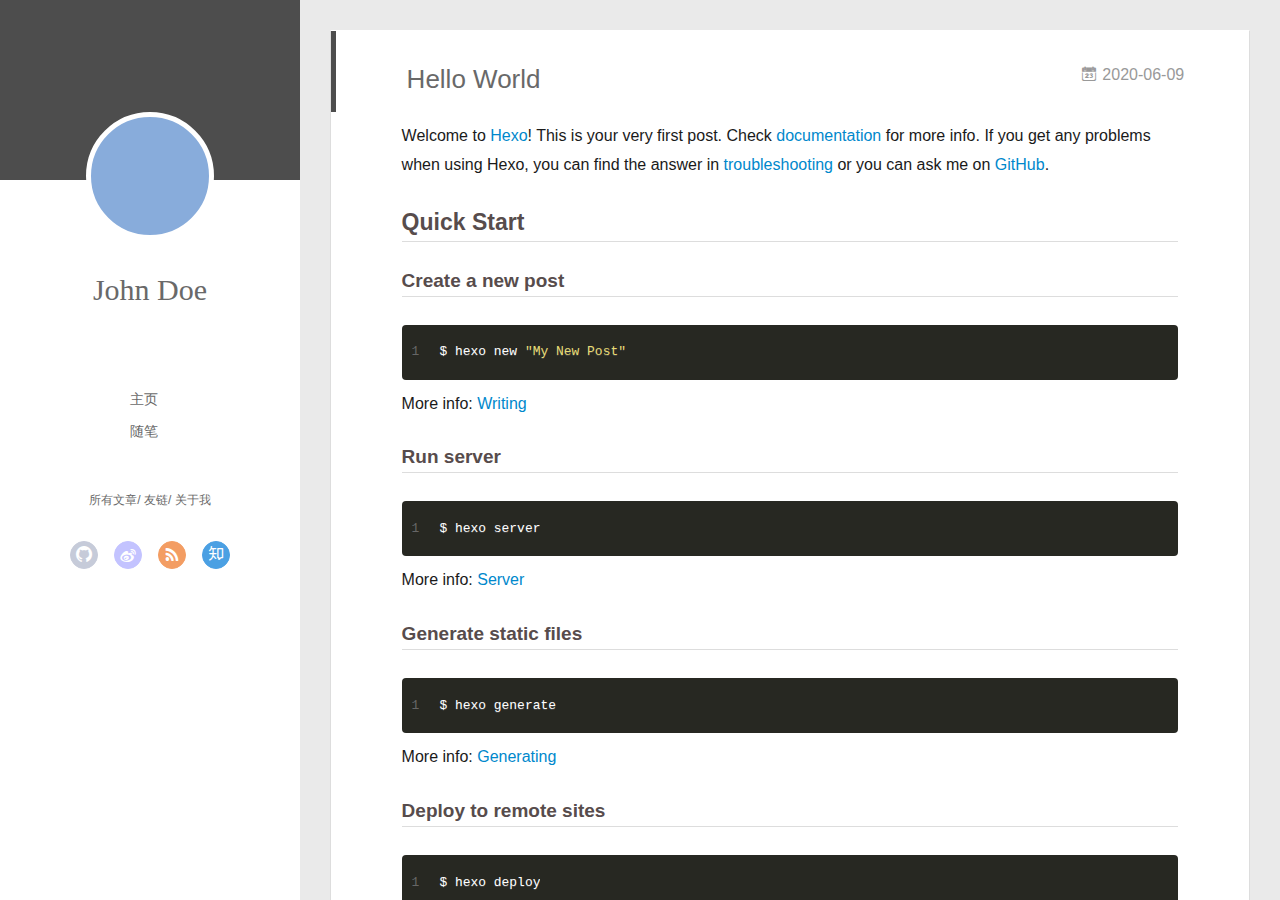
==== index.html @ 50aaed7c "Site updated: 2020-06-09 15:16:46" ====
<!DOCTYPE html>
<html>
<head>
  <meta charset="utf-8">
  
  <meta name="renderer" content="webkit">
  <meta http-equiv="X-UA-Compatible" content="IE=edge" >
  <link rel="dns-prefetch" href="http://yoursite.com">
  <title>Hexo</title>
  <meta name="viewport" content="width=device-width, initial-scale=1, maximum-scale=1">
  <meta property="og:type" content="website">
<meta property="og:title" content="Hexo">
<meta property="og:url" content="http://yoursite.com/index.html">
<meta property="og:site_name" content="Hexo">
<meta property="og:locale" content="en_US">
<meta property="article:author" content="John Doe">
<meta name="twitter:card" content="summary">
  
    <link rel="alternative" href="/atom.xml" title="Hexo" type="application/atom+xml">
  
  
    <link rel="icon" href="/favicon.png">
  
  <link rel="stylesheet" type="text/css" href="/./main.0cf68a.css">
  <style type="text/css">
  
    #container.show {
      background: linear-gradient(200deg,#a0cfe4,#e8c37e);
    }
  </style>
  

  

<meta name="generator" content="Hexo 4.2.1"></head>

<body>
  <div id="container" q-class="show:isCtnShow">
    <canvas id="anm-canvas" class="anm-canvas"></canvas>
    <div class="left-col" q-class="show:isShow">
      
<div class="overlay" style="background: #4d4d4d"></div>
<div class="intrude-less">
	<header id="header" class="inner">
		<a href="/" class="profilepic">
			<img src="" class="js-avatar">
		</a>
		<hgroup>
		  <h1 class="header-author"><a href="/">John Doe</a></h1>
		</hgroup>
		

		<nav class="header-menu">
			<ul>
			
				<li><a href="/">主页</a></li>
	        
				<li><a href="/tags/%E9%9A%8F%E7%AC%94/">随笔</a></li>
	        
			</ul>
		</nav>
		<nav class="header-smart-menu">
    		
    			
    			<a q-on="click: openSlider(e, 'innerArchive')" href="javascript:void(0)">所有文章</a>
    			
            
    			
    			<a q-on="click: openSlider(e, 'friends')" href="javascript:void(0)">友链</a>
    			
            
    			
    			<a q-on="click: openSlider(e, 'aboutme')" href="javascript:void(0)">关于我</a>
    			
            
		</nav>
		<nav class="header-nav">
			<div class="social">
				
					<a class="github" target="_blank" href="#" title="github"><i class="icon-github"></i></a>
		        
					<a class="weibo" target="_blank" href="#" title="weibo"><i class="icon-weibo"></i></a>
		        
					<a class="rss" target="_blank" href="#" title="rss"><i class="icon-rss"></i></a>
		        
					<a class="zhihu" target="_blank" href="#" title="zhihu"><i class="icon-zhihu"></i></a>
		        
			</div>
		</nav>
	</header>		
</div>

    </div>
    <div class="mid-col" q-class="show:isShow,hide:isShow|isFalse">
      
<nav id="mobile-nav">
  	<div class="overlay js-overlay" style="background: #4d4d4d"></div>
	<div class="btnctn js-mobile-btnctn">
  		<div class="slider-trigger list" q-on="click: openSlider(e)"><i class="icon icon-sort"></i></div>
	</div>
	<div class="intrude-less">
		<header id="header" class="inner">
			<div class="profilepic">
				<img src="" class="js-avatar">
			</div>
			<hgroup>
			  <h1 class="header-author js-header-author">John Doe</h1>
			</hgroup>
			
			
			
				
			
				
			
			
			
			<nav class="header-nav">
				<div class="social">
					
						<a class="github" target="_blank" href="#" title="github"><i class="icon-github"></i></a>
			        
						<a class="weibo" target="_blank" href="#" title="weibo"><i class="icon-weibo"></i></a>
			        
						<a class="rss" target="_blank" href="#" title="rss"><i class="icon-rss"></i></a>
			        
						<a class="zhihu" target="_blank" href="#" title="zhihu"><i class="icon-zhihu"></i></a>
			        
				</div>
			</nav>

			<nav class="header-menu js-header-menu">
				<ul style="width: 50%">
				
				
					<li style="width: 50%"><a href="/">主页</a></li>
		        
					<li style="width: 50%"><a href="/tags/%E9%9A%8F%E7%AC%94/">随笔</a></li>
		        
				</ul>
			</nav>
		</header>				
	</div>
	<div class="mobile-mask" style="display:none" q-show="isShow"></div>
</nav>

      <div id="wrapper" class="body-wrap">
        <div class="menu-l">
          <div class="canvas-wrap">
            <canvas data-colors="#eaeaea" data-sectionHeight="100" data-contentId="js-content" id="myCanvas1" class="anm-canvas"></canvas>
          </div>
          <div id="js-content" class="content-ll">
            
  
    <article id="post-hello-world" class="article article-type-post  article-index" itemscope itemprop="blogPost">
  <div class="article-inner">
    
      <header class="article-header">
        
  
    <h1 itemprop="name">
      <a class="article-title" href="/2020/06/09/hello-world/">Hello World</a>
    </h1>
  

        
        <a href="/2020/06/09/hello-world/" class="archive-article-date">
  	<time datetime="2020-06-09T07:01:51.773Z" itemprop="datePublished"><i class="icon-calendar icon"></i>2020-06-09</time>
</a>
        
      </header>
    
    <div class="article-entry" itemprop="articleBody">
      
        <p>Welcome to <a href="https://hexo.io/" target="_blank" rel="noopener">Hexo</a>! This is your very first post. Check <a href="https://hexo.io/docs/" target="_blank" rel="noopener">documentation</a> for more info. If you get any problems when using Hexo, you can find the answer in <a href="https://hexo.io/docs/troubleshooting.html" target="_blank" rel="noopener">troubleshooting</a> or you can ask me on <a href="https://github.com/hexojs/hexo/issues" target="_blank" rel="noopener">GitHub</a>.</p>
<h2 id="Quick-Start"><a href="#Quick-Start" class="headerlink" title="Quick Start"></a>Quick Start</h2><h3 id="Create-a-new-post"><a href="#Create-a-new-post" class="headerlink" title="Create a new post"></a>Create a new post</h3><figure class="highlight bash"><table><tr><td class="gutter"><pre><span class="line">1</span><br></pre></td><td class="code"><pre><span class="line">$ hexo new <span class="string">"My New Post"</span></span><br></pre></td></tr></table></figure>

<p>More info: <a href="https://hexo.io/docs/writing.html" target="_blank" rel="noopener">Writing</a></p>
<h3 id="Run-server"><a href="#Run-server" class="headerlink" title="Run server"></a>Run server</h3><figure class="highlight bash"><table><tr><td class="gutter"><pre><span class="line">1</span><br></pre></td><td class="code"><pre><span class="line">$ hexo server</span><br></pre></td></tr></table></figure>

<p>More info: <a href="https://hexo.io/docs/server.html" target="_blank" rel="noopener">Server</a></p>
<h3 id="Generate-static-files"><a href="#Generate-static-files" class="headerlink" title="Generate static files"></a>Generate static files</h3><figure class="highlight bash"><table><tr><td class="gutter"><pre><span class="line">1</span><br></pre></td><td class="code"><pre><span class="line">$ hexo generate</span><br></pre></td></tr></table></figure>

<p>More info: <a href="https://hexo.io/docs/generating.html" target="_blank" rel="noopener">Generating</a></p>
<h3 id="Deploy-to-remote-sites"><a href="#Deploy-to-remote-sites" class="headerlink" title="Deploy to remote sites"></a>Deploy to remote sites</h3><figure class="highlight bash"><table><tr><td class="gutter"><pre><span class="line">1</span><br></pre></td><td class="code"><pre><span class="line">$ hexo deploy</span><br></pre></td></tr></table></figure>

<p>More info: <a href="https://hexo.io/docs/one-command-deployment.html" target="_blank" rel="noopener">Deployment</a></p>

      

      
    </div>
    <div class="article-info article-info-index">
      
      
      

      
        <p class="article-more-link">
          <a class="article-more-a" href="/2020/06/09/hello-world/">展开全文 >></a>
        </p>
      

      
      <div class="clearfix"></div>
    </div>
  </div>
</article>

<aside class="wrap-side-operation">
    <div class="mod-side-operation">
        
        <div class="jump-container" id="js-jump-container" style="display:none;">
            <a href="javascript:void(0)" class="mod-side-operation__jump-to-top">
                <i class="icon-font icon-back"></i>
            </a>
            <div id="js-jump-plan-container" class="jump-plan-container" style="top: -11px;">
                <i class="icon-font icon-plane jump-plane"></i>
            </div>
        </div>
        
        
    </div>
</aside>




  
  


          </div>
        </div>
      </div>
      <footer id="footer">
  <div class="outer">
    <div id="footer-info">
    	<div class="footer-left">
    		&copy; 2020 John Doe
    	</div>
      	<div class="footer-right">
      		<a href="http://hexo.io/" target="_blank">Hexo</a>  Theme <a href="https://github.com/litten/hexo-theme-yilia" target="_blank">Yilia</a> by Litten
      	</div>
    </div>
  </div>
</footer>
    </div>
    <script>
	var yiliaConfig = {
		mathjax: false,
		isHome: true,
		isPost: false,
		isArchive: false,
		isTag: false,
		isCategory: false,
		open_in_new: false,
		toc_hide_index: true,
		root: "/",
		innerArchive: true,
		showTags: false
	}
</script>

<script>!function(t){function n(e){if(r[e])return r[e].exports;var i=r[e]={exports:{},id:e,loaded:!1};return t[e].call(i.exports,i,i.exports,n),i.loaded=!0,i.exports}var r={};n.m=t,n.c=r,n.p="./",n(0)}([function(t,n,r){r(195),t.exports=r(191)},function(t,n,r){var e=r(3),i=r(52),o=r(27),u=r(28),c=r(53),f="prototype",a=function(t,n,r){var s,l,h,v,p=t&a.F,d=t&a.G,y=t&a.S,g=t&a.P,b=t&a.B,m=d?e:y?e[n]||(e[n]={}):(e[n]||{})[f],x=d?i:i[n]||(i[n]={}),w=x[f]||(x[f]={});d&&(r=n);for(s in r)l=!p&&m&&void 0!==m[s],h=(l?m:r)[s],v=b&&l?c(h,e):g&&"function"==typeof h?c(Function.call,h):h,m&&u(m,s,h,t&a.U),x[s]!=h&&o(x,s,v),g&&w[s]!=h&&(w[s]=h)};e.core=i,a.F=1,a.G=2,a.S=4,a.P=8,a.B=16,a.W=32,a.U=64,a.R=128,t.exports=a},function(t,n,r){var e=r(6);t.exports=function(t){if(!e(t))throw TypeError(t+" is not an object!");return t}},function(t,n){var r=t.exports="undefined"!=typeof window&&window.Math==Math?window:"undefined"!=typeof self&&self.Math==Math?self:Function("return this")();"number"==typeof __g&&(__g=r)},function(t,n){t.exports=function(t){try{return!!t()}catch(t){return!0}}},function(t,n){var r=t.exports="undefined"!=typeof window&&window.Math==Math?window:"undefined"!=typeof self&&self.Math==Math?self:Function("return this")();"number"==typeof __g&&(__g=r)},function(t,n){t.exports=function(t){return"object"==typeof t?null!==t:"function"==typeof t}},function(t,n,r){var e=r(126)("wks"),i=r(76),o=r(3).Symbol,u="function"==typeof o;(t.exports=function(t){return e[t]||(e[t]=u&&o[t]||(u?o:i)("Symbol."+t))}).store=e},function(t,n){var r={}.hasOwnProperty;t.exports=function(t,n){return r.call(t,n)}},function(t,n,r){var e=r(94),i=r(33);t.exports=function(t){return e(i(t))}},function(t,n,r){t.exports=!r(4)(function(){return 7!=Object.defineProperty({},"a",{get:function(){return 7}}).a})},function(t,n,r){var e=r(2),i=r(167),o=r(50),u=Object.defineProperty;n.f=r(10)?Object.defineProperty:function(t,n,r){if(e(t),n=o(n,!0),e(r),i)try{return u(t,n,r)}catch(t){}if("get"in r||"set"in r)throw TypeError("Accessors not supported!");return"value"in r&&(t[n]=r.value),t}},function(t,n,r){t.exports=!r(18)(function(){return 7!=Object.defineProperty({},"a",{get:function(){return 7}}).a})},function(t,n,r){var e=r(14),i=r(22);t.exports=r(12)?function(t,n,r){return e.f(t,n,i(1,r))}:function(t,n,r){return t[n]=r,t}},function(t,n,r){var e=r(20),i=r(58),o=r(42),u=Object.defineProperty;n.f=r(12)?Object.defineProperty:function(t,n,r){if(e(t),n=o(n,!0),e(r),i)try{return u(t,n,r)}catch(t){}if("get"in r||"set"in r)throw TypeError("Accessors not supported!");return"value"in r&&(t[n]=r.value),t}},function(t,n,r){var e=r(40)("wks"),i=r(23),o=r(5).Symbol,u="function"==typeof o;(t.exports=function(t){return e[t]||(e[t]=u&&o[t]||(u?o:i)("Symbol."+t))}).store=e},function(t,n,r){var e=r(67),i=Math.min;t.exports=function(t){return t>0?i(e(t),9007199254740991):0}},function(t,n,r){var e=r(46);t.exports=function(t){return Object(e(t))}},function(t,n){t.exports=function(t){try{return!!t()}catch(t){return!0}}},function(t,n,r){var e=r(63),i=r(34);t.exports=Object.keys||function(t){return e(t,i)}},function(t,n,r){var e=r(21);t.exports=function(t){if(!e(t))throw TypeError(t+" is not an object!");return t}},function(t,n){t.exports=function(t){return"object"==typeof t?null!==t:"function"==typeof t}},function(t,n){t.exports=function(t,n){return{enumerable:!(1&t),configurable:!(2&t),writable:!(4&t),value:n}}},function(t,n){var r=0,e=Math.random();t.exports=function(t){return"Symbol(".concat(void 0===t?"":t,")_",(++r+e).toString(36))}},function(t,n){var r={}.hasOwnProperty;t.exports=function(t,n){return r.call(t,n)}},function(t,n){var r=t.exports={version:"2.4.0"};"number"==typeof __e&&(__e=r)},function(t,n){t.exports=function(t){if("function"!=typeof t)throw TypeError(t+" is not a function!");return t}},function(t,n,r){var e=r(11),i=r(66);t.exports=r(10)?function(t,n,r){return e.f(t,n,i(1,r))}:function(t,n,r){return t[n]=r,t}},function(t,n,r){var e=r(3),i=r(27),o=r(24),u=r(76)("src"),c="toString",f=Function[c],a=(""+f).split(c);r(52).inspectSource=function(t){return f.call(t)},(t.exports=function(t,n,r,c){var f="function"==typeof r;f&&(o(r,"name")||i(r,"name",n)),t[n]!==r&&(f&&(o(r,u)||i(r,u,t[n]?""+t[n]:a.join(String(n)))),t===e?t[n]=r:c?t[n]?t[n]=r:i(t,n,r):(delete t[n],i(t,n,r)))})(Function.prototype,c,function(){return"function"==typeof this&&this[u]||f.call(this)})},function(t,n,r){var e=r(1),i=r(4),o=r(46),u=function(t,n,r,e){var i=String(o(t)),u="<"+n;return""!==r&&(u+=" "+r+'="'+String(e).replace(/"/g,"&quot;")+'"'),u+">"+i+"</"+n+">"};t.exports=function(t,n){var r={};r[t]=n(u),e(e.P+e.F*i(function(){var n=""[t]('"');return n!==n.toLowerCase()||n.split('"').length>3}),"String",r)}},function(t,n,r){var e=r(115),i=r(46);t.exports=function(t){return e(i(t))}},function(t,n,r){var e=r(116),i=r(66),o=r(30),u=r(50),c=r(24),f=r(167),a=Object.getOwnPropertyDescriptor;n.f=r(10)?a:function(t,n){if(t=o(t),n=u(n,!0),f)try{return a(t,n)}catch(t){}if(c(t,n))return i(!e.f.call(t,n),t[n])}},function(t,n,r){var e=r(24),i=r(17),o=r(145)("IE_PROTO"),u=Object.prototype;t.exports=Object.getPrototypeOf||function(t){return t=i(t),e(t,o)?t[o]:"function"==typeof t.constructor&&t instanceof t.constructor?t.constructor.prototype:t instanceof Object?u:null}},function(t,n){t.exports=function(t){if(void 0==t)throw TypeError("Can't call method on  "+t);return t}},function(t,n){t.exports="constructor,hasOwnProperty,isPrototypeOf,propertyIsEnumerable,toLocaleString,toString,valueOf".split(",")},function(t,n){t.exports={}},function(t,n){t.exports=!0},function(t,n){n.f={}.propertyIsEnumerable},function(t,n,r){var e=r(14).f,i=r(8),o=r(15)("toStringTag");t.exports=function(t,n,r){t&&!i(t=r?t:t.prototype,o)&&e(t,o,{configurable:!0,value:n})}},function(t,n,r){var e=r(40)("keys"),i=r(23);t.exports=function(t){return e[t]||(e[t]=i(t))}},function(t,n,r){var e=r(5),i="__core-js_shared__",o=e[i]||(e[i]={});t.exports=function(t){return o[t]||(o[t]={})}},function(t,n){var r=Math.ceil,e=Math.floor;t.exports=function(t){return isNaN(t=+t)?0:(t>0?e:r)(t)}},function(t,n,r){var e=r(21);t.exports=function(t,n){if(!e(t))return t;var r,i;if(n&&"function"==typeof(r=t.toString)&&!e(i=r.call(t)))return i;if("function"==typeof(r=t.valueOf)&&!e(i=r.call(t)))return i;if(!n&&"function"==typeof(r=t.toString)&&!e(i=r.call(t)))return i;throw TypeError("Can't convert object to primitive value")}},function(t,n,r){var e=r(5),i=r(25),o=r(36),u=r(44),c=r(14).f;t.exports=function(t){var n=i.Symbol||(i.Symbol=o?{}:e.Symbol||{});"_"==t.charAt(0)||t in n||c(n,t,{value:u.f(t)})}},function(t,n,r){n.f=r(15)},function(t,n){var r={}.toString;t.exports=function(t){return r.call(t).slice(8,-1)}},function(t,n){t.exports=function(t){if(void 0==t)throw TypeError("Can't call method on  "+t);return t}},function(t,n,r){var e=r(4);t.exports=function(t,n){return!!t&&e(function(){n?t.call(null,function(){},1):t.call(null)})}},function(t,n,r){var e=r(53),i=r(115),o=r(17),u=r(16),c=r(203);t.exports=function(t,n){var r=1==t,f=2==t,a=3==t,s=4==t,l=6==t,h=5==t||l,v=n||c;return function(n,c,p){for(var d,y,g=o(n),b=i(g),m=e(c,p,3),x=u(b.length),w=0,S=r?v(n,x):f?v(n,0):void 0;x>w;w++)if((h||w in b)&&(d=b[w],y=m(d,w,g),t))if(r)S[w]=y;else if(y)switch(t){case 3:return!0;case 5:return d;case 6:return w;case 2:S.push(d)}else if(s)return!1;return l?-1:a||s?s:S}}},function(t,n,r){var e=r(1),i=r(52),o=r(4);t.exports=function(t,n){var r=(i.Object||{})[t]||Object[t],u={};u[t]=n(r),e(e.S+e.F*o(function(){r(1)}),"Object",u)}},function(t,n,r){var e=r(6);t.exports=function(t,n){if(!e(t))return t;var r,i;if(n&&"function"==typeof(r=t.toString)&&!e(i=r.call(t)))return i;if("function"==typeof(r=t.valueOf)&&!e(i=r.call(t)))return i;if(!n&&"function"==typeof(r=t.toString)&&!e(i=r.call(t)))return i;throw TypeError("Can't convert object to primitive value")}},function(t,n,r){var e=r(5),i=r(25),o=r(91),u=r(13),c="prototype",f=function(t,n,r){var a,s,l,h=t&f.F,v=t&f.G,p=t&f.S,d=t&f.P,y=t&f.B,g=t&f.W,b=v?i:i[n]||(i[n]={}),m=b[c],x=v?e:p?e[n]:(e[n]||{})[c];v&&(r=n);for(a in r)(s=!h&&x&&void 0!==x[a])&&a in b||(l=s?x[a]:r[a],b[a]=v&&"function"!=typeof x[a]?r[a]:y&&s?o(l,e):g&&x[a]==l?function(t){var n=function(n,r,e){if(this instanceof t){switch(arguments.length){case 0:return new t;case 1:return new t(n);case 2:return new t(n,r)}return new t(n,r,e)}return t.apply(this,arguments)};return n[c]=t[c],n}(l):d&&"function"==typeof l?o(Function.call,l):l,d&&((b.virtual||(b.virtual={}))[a]=l,t&f.R&&m&&!m[a]&&u(m,a,l)))};f.F=1,f.G=2,f.S=4,f.P=8,f.B=16,f.W=32,f.U=64,f.R=128,t.exports=f},function(t,n){var r=t.exports={version:"2.4.0"};"number"==typeof __e&&(__e=r)},function(t,n,r){var e=r(26);t.exports=function(t,n,r){if(e(t),void 0===n)return t;switch(r){case 1:return function(r){return t.call(n,r)};case 2:return function(r,e){return t.call(n,r,e)};case 3:return function(r,e,i){return t.call(n,r,e,i)}}return function(){return t.apply(n,arguments)}}},function(t,n,r){var e=r(183),i=r(1),o=r(126)("metadata"),u=o.store||(o.store=new(r(186))),c=function(t,n,r){var i=u.get(t);if(!i){if(!r)return;u.set(t,i=new e)}var o=i.get(n);if(!o){if(!r)return;i.set(n,o=new e)}return o},f=function(t,n,r){var e=c(n,r,!1);return void 0!==e&&e.has(t)},a=function(t,n,r){var e=c(n,r,!1);return void 0===e?void 0:e.get(t)},s=function(t,n,r,e){c(r,e,!0).set(t,n)},l=function(t,n){var r=c(t,n,!1),e=[];return r&&r.forEach(function(t,n){e.push(n)}),e},h=function(t){return void 0===t||"symbol"==typeof t?t:String(t)},v=function(t){i(i.S,"Reflect",t)};t.exports={store:u,map:c,has:f,get:a,set:s,keys:l,key:h,exp:v}},function(t,n,r){"use strict";if(r(10)){var e=r(69),i=r(3),o=r(4),u=r(1),c=r(127),f=r(152),a=r(53),s=r(68),l=r(66),h=r(27),v=r(73),p=r(67),d=r(16),y=r(75),g=r(50),b=r(24),m=r(180),x=r(114),w=r(6),S=r(17),_=r(137),O=r(70),E=r(32),P=r(71).f,j=r(154),F=r(76),M=r(7),A=r(48),N=r(117),T=r(146),I=r(155),k=r(80),L=r(123),R=r(74),C=r(130),D=r(160),U=r(11),W=r(31),G=U.f,B=W.f,V=i.RangeError,z=i.TypeError,q=i.Uint8Array,K="ArrayBuffer",J="Shared"+K,Y="BYTES_PER_ELEMENT",H="prototype",$=Array[H],X=f.ArrayBuffer,Q=f.DataView,Z=A(0),tt=A(2),nt=A(3),rt=A(4),et=A(5),it=A(6),ot=N(!0),ut=N(!1),ct=I.values,ft=I.keys,at=I.entries,st=$.lastIndexOf,lt=$.reduce,ht=$.reduceRight,vt=$.join,pt=$.sort,dt=$.slice,yt=$.toString,gt=$.toLocaleString,bt=M("iterator"),mt=M("toStringTag"),xt=F("typed_constructor"),wt=F("def_constructor"),St=c.CONSTR,_t=c.TYPED,Ot=c.VIEW,Et="Wrong length!",Pt=A(1,function(t,n){return Tt(T(t,t[wt]),n)}),jt=o(function(){return 1===new q(new Uint16Array([1]).buffer)[0]}),Ft=!!q&&!!q[H].set&&o(function(){new q(1).set({})}),Mt=function(t,n){if(void 0===t)throw z(Et);var r=+t,e=d(t);if(n&&!m(r,e))throw V(Et);return e},At=function(t,n){var r=p(t);if(r<0||r%n)throw V("Wrong offset!");return r},Nt=function(t){if(w(t)&&_t in t)return t;throw z(t+" is not a typed array!")},Tt=function(t,n){if(!(w(t)&&xt in t))throw z("It is not a typed array constructor!");return new t(n)},It=function(t,n){return kt(T(t,t[wt]),n)},kt=function(t,n){for(var r=0,e=n.length,i=Tt(t,e);e>r;)i[r]=n[r++];return i},Lt=function(t,n,r){G(t,n,{get:function(){return this._d[r]}})},Rt=function(t){var n,r,e,i,o,u,c=S(t),f=arguments.length,s=f>1?arguments[1]:void 0,l=void 0!==s,h=j(c);if(void 0!=h&&!_(h)){for(u=h.call(c),e=[],n=0;!(o=u.next()).done;n++)e.push(o.value);c=e}for(l&&f>2&&(s=a(s,arguments[2],2)),n=0,r=d(c.length),i=Tt(this,r);r>n;n++)i[n]=l?s(c[n],n):c[n];return i},Ct=function(){for(var t=0,n=arguments.length,r=Tt(this,n);n>t;)r[t]=arguments[t++];return r},Dt=!!q&&o(function(){gt.call(new q(1))}),Ut=function(){return gt.apply(Dt?dt.call(Nt(this)):Nt(this),arguments)},Wt={copyWithin:function(t,n){return D.call(Nt(this),t,n,arguments.length>2?arguments[2]:void 0)},every:function(t){return rt(Nt(this),t,arguments.length>1?arguments[1]:void 0)},fill:function(t){return C.apply(Nt(this),arguments)},filter:function(t){return It(this,tt(Nt(this),t,arguments.length>1?arguments[1]:void 0))},find:function(t){return et(Nt(this),t,arguments.length>1?arguments[1]:void 0)},findIndex:function(t){return it(Nt(this),t,arguments.length>1?arguments[1]:void 0)},forEach:function(t){Z(Nt(this),t,arguments.length>1?arguments[1]:void 0)},indexOf:function(t){return ut(Nt(this),t,arguments.length>1?arguments[1]:void 0)},includes:function(t){return ot(Nt(this),t,arguments.length>1?arguments[1]:void 0)},join:function(t){return vt.apply(Nt(this),arguments)},lastIndexOf:function(t){return st.apply(Nt(this),arguments)},map:function(t){return Pt(Nt(this),t,arguments.length>1?arguments[1]:void 0)},reduce:function(t){return lt.apply(Nt(this),arguments)},reduceRight:function(t){return ht.apply(Nt(this),arguments)},reverse:function(){for(var t,n=this,r=Nt(n).length,e=Math.floor(r/2),i=0;i<e;)t=n[i],n[i++]=n[--r],n[r]=t;return n},some:function(t){return nt(Nt(this),t,arguments.length>1?arguments[1]:void 0)},sort:function(t){return pt.call(Nt(this),t)},subarray:function(t,n){var r=Nt(this),e=r.length,i=y(t,e);return new(T(r,r[wt]))(r.buffer,r.byteOffset+i*r.BYTES_PER_ELEMENT,d((void 0===n?e:y(n,e))-i))}},Gt=function(t,n){return It(this,dt.call(Nt(this),t,n))},Bt=function(t){Nt(this);var n=At(arguments[1],1),r=this.length,e=S(t),i=d(e.length),o=0;if(i+n>r)throw V(Et);for(;o<i;)this[n+o]=e[o++]},Vt={entries:function(){return at.call(Nt(this))},keys:function(){return ft.call(Nt(this))},values:function(){return ct.call(Nt(this))}},zt=function(t,n){return w(t)&&t[_t]&&"symbol"!=typeof n&&n in t&&String(+n)==String(n)},qt=function(t,n){return zt(t,n=g(n,!0))?l(2,t[n]):B(t,n)},Kt=function(t,n,r){return!(zt(t,n=g(n,!0))&&w(r)&&b(r,"value"))||b(r,"get")||b(r,"set")||r.configurable||b(r,"writable")&&!r.writable||b(r,"enumerable")&&!r.enumerable?G(t,n,r):(t[n]=r.value,t)};St||(W.f=qt,U.f=Kt),u(u.S+u.F*!St,"Object",{getOwnPropertyDescriptor:qt,defineProperty:Kt}),o(function(){yt.call({})})&&(yt=gt=function(){return vt.call(this)});var Jt=v({},Wt);v(Jt,Vt),h(Jt,bt,Vt.values),v(Jt,{slice:Gt,set:Bt,constructor:function(){},toString:yt,toLocaleString:Ut}),Lt(Jt,"buffer","b"),Lt(Jt,"byteOffset","o"),Lt(Jt,"byteLength","l"),Lt(Jt,"length","e"),G(Jt,mt,{get:function(){return this[_t]}}),t.exports=function(t,n,r,f){f=!!f;var a=t+(f?"Clamped":"")+"Array",l="Uint8Array"!=a,v="get"+t,p="set"+t,y=i[a],g=y||{},b=y&&E(y),m=!y||!c.ABV,S={},_=y&&y[H],j=function(t,r){var e=t._d;return e.v[v](r*n+e.o,jt)},F=function(t,r,e){var i=t._d;f&&(e=(e=Math.round(e))<0?0:e>255?255:255&e),i.v[p](r*n+i.o,e,jt)},M=function(t,n){G(t,n,{get:function(){return j(this,n)},set:function(t){return F(this,n,t)},enumerable:!0})};m?(y=r(function(t,r,e,i){s(t,y,a,"_d");var o,u,c,f,l=0,v=0;if(w(r)){if(!(r instanceof X||(f=x(r))==K||f==J))return _t in r?kt(y,r):Rt.call(y,r);o=r,v=At(e,n);var p=r.byteLength;if(void 0===i){if(p%n)throw V(Et);if((u=p-v)<0)throw V(Et)}else if((u=d(i)*n)+v>p)throw V(Et);c=u/n}else c=Mt(r,!0),u=c*n,o=new X(u);for(h(t,"_d",{b:o,o:v,l:u,e:c,v:new Q(o)});l<c;)M(t,l++)}),_=y[H]=O(Jt),h(_,"constructor",y)):L(function(t){new y(null),new y(t)},!0)||(y=r(function(t,r,e,i){s(t,y,a);var o;return w(r)?r instanceof X||(o=x(r))==K||o==J?void 0!==i?new g(r,At(e,n),i):void 0!==e?new g(r,At(e,n)):new g(r):_t in r?kt(y,r):Rt.call(y,r):new g(Mt(r,l))}),Z(b!==Function.prototype?P(g).concat(P(b)):P(g),function(t){t in y||h(y,t,g[t])}),y[H]=_,e||(_.constructor=y));var A=_[bt],N=!!A&&("values"==A.name||void 0==A.name),T=Vt.values;h(y,xt,!0),h(_,_t,a),h(_,Ot,!0),h(_,wt,y),(f?new y(1)[mt]==a:mt in _)||G(_,mt,{get:function(){return a}}),S[a]=y,u(u.G+u.W+u.F*(y!=g),S),u(u.S,a,{BYTES_PER_ELEMENT:n,from:Rt,of:Ct}),Y in _||h(_,Y,n),u(u.P,a,Wt),R(a),u(u.P+u.F*Ft,a,{set:Bt}),u(u.P+u.F*!N,a,Vt),u(u.P+u.F*(_.toString!=yt),a,{toString:yt}),u(u.P+u.F*o(function(){new y(1).slice()}),a,{slice:Gt}),u(u.P+u.F*(o(function(){return[1,2].toLocaleString()!=new y([1,2]).toLocaleString()})||!o(function(){_.toLocaleString.call([1,2])})),a,{toLocaleString:Ut}),k[a]=N?A:T,e||N||h(_,bt,T)}}else t.exports=function(){}},function(t,n){var r={}.toString;t.exports=function(t){return r.call(t).slice(8,-1)}},function(t,n,r){var e=r(21),i=r(5).document,o=e(i)&&e(i.createElement);t.exports=function(t){return o?i.createElement(t):{}}},function(t,n,r){t.exports=!r(12)&&!r(18)(function(){return 7!=Object.defineProperty(r(57)("div"),"a",{get:function(){return 7}}).a})},function(t,n,r){"use strict";var e=r(36),i=r(51),o=r(64),u=r(13),c=r(8),f=r(35),a=r(96),s=r(38),l=r(103),h=r(15)("iterator"),v=!([].keys&&"next"in[].keys()),p="keys",d="values",y=function(){return this};t.exports=function(t,n,r,g,b,m,x){a(r,n,g);var w,S,_,O=function(t){if(!v&&t in F)return F[t];switch(t){case p:case d:return function(){return new r(this,t)}}return function(){return new r(this,t)}},E=n+" Iterator",P=b==d,j=!1,F=t.prototype,M=F[h]||F["@@iterator"]||b&&F[b],A=M||O(b),N=b?P?O("entries"):A:void 0,T="Array"==n?F.entries||M:M;if(T&&(_=l(T.call(new t)))!==Object.prototype&&(s(_,E,!0),e||c(_,h)||u(_,h,y)),P&&M&&M.name!==d&&(j=!0,A=function(){return M.call(this)}),e&&!x||!v&&!j&&F[h]||u(F,h,A),f[n]=A,f[E]=y,b)if(w={values:P?A:O(d),keys:m?A:O(p),entries:N},x)for(S in w)S in F||o(F,S,w[S]);else i(i.P+i.F*(v||j),n,w);return w}},function(t,n,r){var e=r(20),i=r(100),o=r(34),u=r(39)("IE_PROTO"),c=function(){},f="prototype",a=function(){var t,n=r(57)("iframe"),e=o.length;for(n.style.display="none",r(93).appendChild(n),n.src="javascript:",t=n.contentWindow.document,t.open(),t.write("<script>document.F=Object<\/script>"),t.close(),a=t.F;e--;)delete a[f][o[e]];return a()};t.exports=Object.create||function(t,n){var r;return null!==t?(c[f]=e(t),r=new c,c[f]=null,r[u]=t):r=a(),void 0===n?r:i(r,n)}},function(t,n,r){var e=r(63),i=r(34).concat("length","prototype");n.f=Object.getOwnPropertyNames||function(t){return e(t,i)}},function(t,n){n.f=Object.getOwnPropertySymbols},function(t,n,r){var e=r(8),i=r(9),o=r(90)(!1),u=r(39)("IE_PROTO");t.exports=function(t,n){var r,c=i(t),f=0,a=[];for(r in c)r!=u&&e(c,r)&&a.push(r);for(;n.length>f;)e(c,r=n[f++])&&(~o(a,r)||a.push(r));return a}},function(t,n,r){t.exports=r(13)},function(t,n,r){var e=r(76)("meta"),i=r(6),o=r(24),u=r(11).f,c=0,f=Object.isExtensible||function(){return!0},a=!r(4)(function(){return f(Object.preventExtensions({}))}),s=function(t){u(t,e,{value:{i:"O"+ ++c,w:{}}})},l=function(t,n){if(!i(t))return"symbol"==typeof t?t:("string"==typeof t?"S":"P")+t;if(!o(t,e)){if(!f(t))return"F";if(!n)return"E";s(t)}return t[e].i},h=function(t,n){if(!o(t,e)){if(!f(t))return!0;if(!n)return!1;s(t)}return t[e].w},v=function(t){return a&&p.NEED&&f(t)&&!o(t,e)&&s(t),t},p=t.exports={KEY:e,NEED:!1,fastKey:l,getWeak:h,onFreeze:v}},function(t,n){t.exports=function(t,n){return{enumerable:!(1&t),configurable:!(2&t),writable:!(4&t),value:n}}},function(t,n){var r=Math.ceil,e=Math.floor;t.exports=function(t){return isNaN(t=+t)?0:(t>0?e:r)(t)}},function(t,n){t.exports=function(t,n,r,e){if(!(t instanceof n)||void 0!==e&&e in t)throw TypeError(r+": incorrect invocation!");return t}},function(t,n){t.exports=!1},function(t,n,r){var e=r(2),i=r(173),o=r(133),u=r(145)("IE_PROTO"),c=function(){},f="prototype",a=function(){var t,n=r(132)("iframe"),e=o.length;for(n.style.display="none",r(135).appendChild(n),n.src="javascript:",t=n.contentWindow.document,t.open(),t.write("<script>document.F=Object<\/script>"),t.close(),a=t.F;e--;)delete a[f][o[e]];return a()};t.exports=Object.create||function(t,n){var r;return null!==t?(c[f]=e(t),r=new c,c[f]=null,r[u]=t):r=a(),void 0===n?r:i(r,n)}},function(t,n,r){var e=r(175),i=r(133).concat("length","prototype");n.f=Object.getOwnPropertyNames||function(t){return e(t,i)}},function(t,n,r){var e=r(175),i=r(133);t.exports=Object.keys||function(t){return e(t,i)}},function(t,n,r){var e=r(28);t.exports=function(t,n,r){for(var i in n)e(t,i,n[i],r);return t}},function(t,n,r){"use strict";var e=r(3),i=r(11),o=r(10),u=r(7)("species");t.exports=function(t){var n=e[t];o&&n&&!n[u]&&i.f(n,u,{configurable:!0,get:function(){return this}})}},function(t,n,r){var e=r(67),i=Math.max,o=Math.min;t.exports=function(t,n){return t=e(t),t<0?i(t+n,0):o(t,n)}},function(t,n){var r=0,e=Math.random();t.exports=function(t){return"Symbol(".concat(void 0===t?"":t,")_",(++r+e).toString(36))}},function(t,n,r){var e=r(33);t.exports=function(t){return Object(e(t))}},function(t,n,r){var e=r(7)("unscopables"),i=Array.prototype;void 0==i[e]&&r(27)(i,e,{}),t.exports=function(t){i[e][t]=!0}},function(t,n,r){var e=r(53),i=r(169),o=r(137),u=r(2),c=r(16),f=r(154),a={},s={},n=t.exports=function(t,n,r,l,h){var v,p,d,y,g=h?function(){return t}:f(t),b=e(r,l,n?2:1),m=0;if("function"!=typeof g)throw TypeError(t+" is not iterable!");if(o(g)){for(v=c(t.length);v>m;m++)if((y=n?b(u(p=t[m])[0],p[1]):b(t[m]))===a||y===s)return y}else for(d=g.call(t);!(p=d.next()).done;)if((y=i(d,b,p.value,n))===a||y===s)return y};n.BREAK=a,n.RETURN=s},function(t,n){t.exports={}},function(t,n,r){var e=r(11).f,i=r(24),o=r(7)("toStringTag");t.exports=function(t,n,r){t&&!i(t=r?t:t.prototype,o)&&e(t,o,{configurable:!0,value:n})}},function(t,n,r){var e=r(1),i=r(46),o=r(4),u=r(150),c="["+u+"]",f="​",a=RegExp("^"+c+c+"*"),s=RegExp(c+c+"*$"),l=function(t,n,r){var i={},c=o(function(){return!!u[t]()||f[t]()!=f}),a=i[t]=c?n(h):u[t];r&&(i[r]=a),e(e.P+e.F*c,"String",i)},h=l.trim=function(t,n){return t=String(i(t)),1&n&&(t=t.replace(a,"")),2&n&&(t=t.replace(s,"")),t};t.exports=l},function(t,n,r){t.exports={default:r(86),__esModule:!0}},function(t,n,r){t.exports={default:r(87),__esModule:!0}},function(t,n,r){"use strict";function e(t){return t&&t.__esModule?t:{default:t}}n.__esModule=!0;var i=r(84),o=e(i),u=r(83),c=e(u),f="function"==typeof c.default&&"symbol"==typeof o.default?function(t){return typeof t}:function(t){return t&&"function"==typeof c.default&&t.constructor===c.default&&t!==c.default.prototype?"symbol":typeof t};n.default="function"==typeof c.default&&"symbol"===f(o.default)?function(t){return void 0===t?"undefined":f(t)}:function(t){return t&&"function"==typeof c.default&&t.constructor===c.default&&t!==c.default.prototype?"symbol":void 0===t?"undefined":f(t)}},function(t,n,r){r(110),r(108),r(111),r(112),t.exports=r(25).Symbol},function(t,n,r){r(109),r(113),t.exports=r(44).f("iterator")},function(t,n){t.exports=function(t){if("function"!=typeof t)throw TypeError(t+" is not a function!");return t}},function(t,n){t.exports=function(){}},function(t,n,r){var e=r(9),i=r(106),o=r(105);t.exports=function(t){return function(n,r,u){var c,f=e(n),a=i(f.length),s=o(u,a);if(t&&r!=r){for(;a>s;)if((c=f[s++])!=c)return!0}else for(;a>s;s++)if((t||s in f)&&f[s]===r)return t||s||0;return!t&&-1}}},function(t,n,r){var e=r(88);t.exports=function(t,n,r){if(e(t),void 0===n)return t;switch(r){case 1:return function(r){return t.call(n,r)};case 2:return function(r,e){return t.call(n,r,e)};case 3:return function(r,e,i){return t.call(n,r,e,i)}}return function(){return t.apply(n,arguments)}}},function(t,n,r){var e=r(19),i=r(62),o=r(37);t.exports=function(t){var n=e(t),r=i.f;if(r)for(var u,c=r(t),f=o.f,a=0;c.length>a;)f.call(t,u=c[a++])&&n.push(u);return n}},function(t,n,r){t.exports=r(5).document&&document.documentElement},function(t,n,r){var e=r(56);t.exports=Object("z").propertyIsEnumerable(0)?Object:function(t){return"String"==e(t)?t.split(""):Object(t)}},function(t,n,r){var e=r(56);t.exports=Array.isArray||function(t){return"Array"==e(t)}},function(t,n,r){"use strict";var e=r(60),i=r(22),o=r(38),u={};r(13)(u,r(15)("iterator"),function(){return this}),t.exports=function(t,n,r){t.prototype=e(u,{next:i(1,r)}),o(t,n+" Iterator")}},function(t,n){t.exports=function(t,n){return{value:n,done:!!t}}},function(t,n,r){var e=r(19),i=r(9);t.exports=function(t,n){for(var r,o=i(t),u=e(o),c=u.length,f=0;c>f;)if(o[r=u[f++]]===n)return r}},function(t,n,r){var e=r(23)("meta"),i=r(21),o=r(8),u=r(14).f,c=0,f=Object.isExtensible||function(){return!0},a=!r(18)(function(){return f(Object.preventExtensions({}))}),s=function(t){u(t,e,{value:{i:"O"+ ++c,w:{}}})},l=function(t,n){if(!i(t))return"symbol"==typeof t?t:("string"==typeof t?"S":"P")+t;if(!o(t,e)){if(!f(t))return"F";if(!n)return"E";s(t)}return t[e].i},h=function(t,n){if(!o(t,e)){if(!f(t))return!0;if(!n)return!1;s(t)}return t[e].w},v=function(t){return a&&p.NEED&&f(t)&&!o(t,e)&&s(t),t},p=t.exports={KEY:e,NEED:!1,fastKey:l,getWeak:h,onFreeze:v}},function(t,n,r){var e=r(14),i=r(20),o=r(19);t.exports=r(12)?Object.defineProperties:function(t,n){i(t);for(var r,u=o(n),c=u.length,f=0;c>f;)e.f(t,r=u[f++],n[r]);return t}},function(t,n,r){var e=r(37),i=r(22),o=r(9),u=r(42),c=r(8),f=r(58),a=Object.getOwnPropertyDescriptor;n.f=r(12)?a:function(t,n){if(t=o(t),n=u(n,!0),f)try{return a(t,n)}catch(t){}if(c(t,n))return i(!e.f.call(t,n),t[n])}},function(t,n,r){var e=r(9),i=r(61).f,o={}.toString,u="object"==typeof window&&window&&Object.getOwnPropertyNames?Object.getOwnPropertyNames(window):[],c=function(t){try{return i(t)}catch(t){return u.slice()}};t.exports.f=function(t){return u&&"[object Window]"==o.call(t)?c(t):i(e(t))}},function(t,n,r){var e=r(8),i=r(77),o=r(39)("IE_PROTO"),u=Object.prototype;t.exports=Object.getPrototypeOf||function(t){return t=i(t),e(t,o)?t[o]:"function"==typeof t.constructor&&t instanceof t.constructor?t.constructor.prototype:t instanceof Object?u:null}},function(t,n,r){var e=r(41),i=r(33);t.exports=function(t){return function(n,r){var o,u,c=String(i(n)),f=e(r),a=c.length;return f<0||f>=a?t?"":void 0:(o=c.charCodeAt(f),o<55296||o>56319||f+1===a||(u=c.charCodeAt(f+1))<56320||u>57343?t?c.charAt(f):o:t?c.slice(f,f+2):u-56320+(o-55296<<10)+65536)}}},function(t,n,r){var e=r(41),i=Math.max,o=Math.min;t.exports=function(t,n){return t=e(t),t<0?i(t+n,0):o(t,n)}},function(t,n,r){var e=r(41),i=Math.min;t.exports=function(t){return t>0?i(e(t),9007199254740991):0}},function(t,n,r){"use strict";var e=r(89),i=r(97),o=r(35),u=r(9);t.exports=r(59)(Array,"Array",function(t,n){this._t=u(t),this._i=0,this._k=n},function(){var t=this._t,n=this._k,r=this._i++;return!t||r>=t.length?(this._t=void 0,i(1)):"keys"==n?i(0,r):"values"==n?i(0,t[r]):i(0,[r,t[r]])},"values"),o.Arguments=o.Array,e("keys"),e("values"),e("entries")},function(t,n){},function(t,n,r){"use strict";var e=r(104)(!0);r(59)(String,"String",function(t){this._t=String(t),this._i=0},function(){var t,n=this._t,r=this._i;return r>=n.length?{value:void 0,done:!0}:(t=e(n,r),this._i+=t.length,{value:t,done:!1})})},function(t,n,r){"use strict";var e=r(5),i=r(8),o=r(12),u=r(51),c=r(64),f=r(99).KEY,a=r(18),s=r(40),l=r(38),h=r(23),v=r(15),p=r(44),d=r(43),y=r(98),g=r(92),b=r(95),m=r(20),x=r(9),w=r(42),S=r(22),_=r(60),O=r(102),E=r(101),P=r(14),j=r(19),F=E.f,M=P.f,A=O.f,N=e.Symbol,T=e.JSON,I=T&&T.stringify,k="prototype",L=v("_hidden"),R=v("toPrimitive"),C={}.propertyIsEnumerable,D=s("symbol-registry"),U=s("symbols"),W=s("op-symbols"),G=Object[k],B="function"==typeof N,V=e.QObject,z=!V||!V[k]||!V[k].findChild,q=o&&a(function(){return 7!=_(M({},"a",{get:function(){return M(this,"a",{value:7}).a}})).a})?function(t,n,r){var e=F(G,n);e&&delete G[n],M(t,n,r),e&&t!==G&&M(G,n,e)}:M,K=function(t){var n=U[t]=_(N[k]);return n._k=t,n},J=B&&"symbol"==typeof N.iterator?function(t){return"symbol"==typeof t}:function(t){return t instanceof N},Y=function(t,n,r){return t===G&&Y(W,n,r),m(t),n=w(n,!0),m(r),i(U,n)?(r.enumerable?(i(t,L)&&t[L][n]&&(t[L][n]=!1),r=_(r,{enumerable:S(0,!1)})):(i(t,L)||M(t,L,S(1,{})),t[L][n]=!0),q(t,n,r)):M(t,n,r)},H=function(t,n){m(t);for(var r,e=g(n=x(n)),i=0,o=e.length;o>i;)Y(t,r=e[i++],n[r]);return t},$=function(t,n){return void 0===n?_(t):H(_(t),n)},X=function(t){var n=C.call(this,t=w(t,!0));return!(this===G&&i(U,t)&&!i(W,t))&&(!(n||!i(this,t)||!i(U,t)||i(this,L)&&this[L][t])||n)},Q=function(t,n){if(t=x(t),n=w(n,!0),t!==G||!i(U,n)||i(W,n)){var r=F(t,n);return!r||!i(U,n)||i(t,L)&&t[L][n]||(r.enumerable=!0),r}},Z=function(t){for(var n,r=A(x(t)),e=[],o=0;r.length>o;)i(U,n=r[o++])||n==L||n==f||e.push(n);return e},tt=function(t){for(var n,r=t===G,e=A(r?W:x(t)),o=[],u=0;e.length>u;)!i(U,n=e[u++])||r&&!i(G,n)||o.push(U[n]);return o};B||(N=function(){if(this instanceof N)throw TypeError("Symbol is not a constructor!");var t=h(arguments.length>0?arguments[0]:void 0),n=function(r){this===G&&n.call(W,r),i(this,L)&&i(this[L],t)&&(this[L][t]=!1),q(this,t,S(1,r))};return o&&z&&q(G,t,{configurable:!0,set:n}),K(t)},c(N[k],"toString",function(){return this._k}),E.f=Q,P.f=Y,r(61).f=O.f=Z,r(37).f=X,r(62).f=tt,o&&!r(36)&&c(G,"propertyIsEnumerable",X,!0),p.f=function(t){return K(v(t))}),u(u.G+u.W+u.F*!B,{Symbol:N});for(var nt="hasInstance,isConcatSpreadable,iterator,match,replace,search,species,split,toPrimitive,toStringTag,unscopables".split(","),rt=0;nt.length>rt;)v(nt[rt++]);for(var nt=j(v.store),rt=0;nt.length>rt;)d(nt[rt++]);u(u.S+u.F*!B,"Symbol",{for:function(t){return i(D,t+="")?D[t]:D[t]=N(t)},keyFor:function(t){if(J(t))return y(D,t);throw TypeError(t+" is not a symbol!")},useSetter:function(){z=!0},useSimple:function(){z=!1}}),u(u.S+u.F*!B,"Object",{create:$,defineProperty:Y,defineProperties:H,getOwnPropertyDescriptor:Q,getOwnPropertyNames:Z,getOwnPropertySymbols:tt}),T&&u(u.S+u.F*(!B||a(function(){var t=N();return"[null]"!=I([t])||"{}"!=I({a:t})||"{}"!=I(Object(t))})),"JSON",{stringify:function(t){if(void 0!==t&&!J(t)){for(var n,r,e=[t],i=1;arguments.length>i;)e.push(arguments[i++]);return n=e[1],"function"==typeof n&&(r=n),!r&&b(n)||(n=function(t,n){if(r&&(n=r.call(this,t,n)),!J(n))return n}),e[1]=n,I.apply(T,e)}}}),N[k][R]||r(13)(N[k],R,N[k].valueOf),l(N,"Symbol"),l(Math,"Math",!0),l(e.JSON,"JSON",!0)},function(t,n,r){r(43)("asyncIterator")},function(t,n,r){r(43)("observable")},function(t,n,r){r(107);for(var e=r(5),i=r(13),o=r(35),u=r(15)("toStringTag"),c=["NodeList","DOMTokenList","MediaList","StyleSheetList","CSSRuleList"],f=0;f<5;f++){var a=c[f],s=e[a],l=s&&s.prototype;l&&!l[u]&&i(l,u,a),o[a]=o.Array}},function(t,n,r){var e=r(45),i=r(7)("toStringTag"),o="Arguments"==e(function(){return arguments}()),u=function(t,n){try{return t[n]}catch(t){}};t.exports=function(t){var n,r,c;return void 0===t?"Undefined":null===t?"Null":"string"==typeof(r=u(n=Object(t),i))?r:o?e(n):"Object"==(c=e(n))&&"function"==typeof n.callee?"Arguments":c}},function(t,n,r){var e=r(45);t.exports=Object("z").propertyIsEnumerable(0)?Object:function(t){return"String"==e(t)?t.split(""):Object(t)}},function(t,n){n.f={}.propertyIsEnumerable},function(t,n,r){var e=r(30),i=r(16),o=r(75);t.exports=function(t){return function(n,r,u){var c,f=e(n),a=i(f.length),s=o(u,a);if(t&&r!=r){for(;a>s;)if((c=f[s++])!=c)return!0}else for(;a>s;s++)if((t||s in f)&&f[s]===r)return t||s||0;return!t&&-1}}},function(t,n,r){"use strict";var e=r(3),i=r(1),o=r(28),u=r(73),c=r(65),f=r(79),a=r(68),s=r(6),l=r(4),h=r(123),v=r(81),p=r(136);t.exports=function(t,n,r,d,y,g){var b=e[t],m=b,x=y?"set":"add",w=m&&m.prototype,S={},_=function(t){var n=w[t];o(w,t,"delete"==t?function(t){return!(g&&!s(t))&&n.call(this,0===t?0:t)}:"has"==t?function(t){return!(g&&!s(t))&&n.call(this,0===t?0:t)}:"get"==t?function(t){return g&&!s(t)?void 0:n.call(this,0===t?0:t)}:"add"==t?function(t){return n.call(this,0===t?0:t),this}:function(t,r){return n.call(this,0===t?0:t,r),this})};if("function"==typeof m&&(g||w.forEach&&!l(function(){(new m).entries().next()}))){var O=new m,E=O[x](g?{}:-0,1)!=O,P=l(function(){O.has(1)}),j=h(function(t){new m(t)}),F=!g&&l(function(){for(var t=new m,n=5;n--;)t[x](n,n);return!t.has(-0)});j||(m=n(function(n,r){a(n,m,t);var e=p(new b,n,m);return void 0!=r&&f(r,y,e[x],e),e}),m.prototype=w,w.constructor=m),(P||F)&&(_("delete"),_("has"),y&&_("get")),(F||E)&&_(x),g&&w.clear&&delete w.clear}else m=d.getConstructor(n,t,y,x),u(m.prototype,r),c.NEED=!0;return v(m,t),S[t]=m,i(i.G+i.W+i.F*(m!=b),S),g||d.setStrong(m,t,y),m}},function(t,n,r){"use strict";var e=r(27),i=r(28),o=r(4),u=r(46),c=r(7);t.exports=function(t,n,r){var f=c(t),a=r(u,f,""[t]),s=a[0],l=a[1];o(function(){var n={};return n[f]=function(){return 7},7!=""[t](n)})&&(i(String.prototype,t,s),e(RegExp.prototype,f,2==n?function(t,n){return l.call(t,this,n)}:function(t){return l.call(t,this)}))}
},function(t,n,r){"use strict";var e=r(2);t.exports=function(){var t=e(this),n="";return t.global&&(n+="g"),t.ignoreCase&&(n+="i"),t.multiline&&(n+="m"),t.unicode&&(n+="u"),t.sticky&&(n+="y"),n}},function(t,n){t.exports=function(t,n,r){var e=void 0===r;switch(n.length){case 0:return e?t():t.call(r);case 1:return e?t(n[0]):t.call(r,n[0]);case 2:return e?t(n[0],n[1]):t.call(r,n[0],n[1]);case 3:return e?t(n[0],n[1],n[2]):t.call(r,n[0],n[1],n[2]);case 4:return e?t(n[0],n[1],n[2],n[3]):t.call(r,n[0],n[1],n[2],n[3])}return t.apply(r,n)}},function(t,n,r){var e=r(6),i=r(45),o=r(7)("match");t.exports=function(t){var n;return e(t)&&(void 0!==(n=t[o])?!!n:"RegExp"==i(t))}},function(t,n,r){var e=r(7)("iterator"),i=!1;try{var o=[7][e]();o.return=function(){i=!0},Array.from(o,function(){throw 2})}catch(t){}t.exports=function(t,n){if(!n&&!i)return!1;var r=!1;try{var o=[7],u=o[e]();u.next=function(){return{done:r=!0}},o[e]=function(){return u},t(o)}catch(t){}return r}},function(t,n,r){t.exports=r(69)||!r(4)(function(){var t=Math.random();__defineSetter__.call(null,t,function(){}),delete r(3)[t]})},function(t,n){n.f=Object.getOwnPropertySymbols},function(t,n,r){var e=r(3),i="__core-js_shared__",o=e[i]||(e[i]={});t.exports=function(t){return o[t]||(o[t]={})}},function(t,n,r){for(var e,i=r(3),o=r(27),u=r(76),c=u("typed_array"),f=u("view"),a=!(!i.ArrayBuffer||!i.DataView),s=a,l=0,h="Int8Array,Uint8Array,Uint8ClampedArray,Int16Array,Uint16Array,Int32Array,Uint32Array,Float32Array,Float64Array".split(",");l<9;)(e=i[h[l++]])?(o(e.prototype,c,!0),o(e.prototype,f,!0)):s=!1;t.exports={ABV:a,CONSTR:s,TYPED:c,VIEW:f}},function(t,n){"use strict";var r={versions:function(){var t=window.navigator.userAgent;return{trident:t.indexOf("Trident")>-1,presto:t.indexOf("Presto")>-1,webKit:t.indexOf("AppleWebKit")>-1,gecko:t.indexOf("Gecko")>-1&&-1==t.indexOf("KHTML"),mobile:!!t.match(/AppleWebKit.*Mobile.*/),ios:!!t.match(/\(i[^;]+;( U;)? CPU.+Mac OS X/),android:t.indexOf("Android")>-1||t.indexOf("Linux")>-1,iPhone:t.indexOf("iPhone")>-1||t.indexOf("Mac")>-1,iPad:t.indexOf("iPad")>-1,webApp:-1==t.indexOf("Safari"),weixin:-1==t.indexOf("MicroMessenger")}}()};t.exports=r},function(t,n,r){"use strict";var e=r(85),i=function(t){return t&&t.__esModule?t:{default:t}}(e),o=function(){function t(t,n,e){return n||e?String.fromCharCode(n||e):r[t]||t}function n(t){return e[t]}var r={"&quot;":'"',"&lt;":"<","&gt;":">","&amp;":"&","&nbsp;":" "},e={};for(var u in r)e[r[u]]=u;return r["&apos;"]="'",e["'"]="&#39;",{encode:function(t){return t?(""+t).replace(/['<> "&]/g,n).replace(/\r?\n/g,"<br/>").replace(/\s/g,"&nbsp;"):""},decode:function(n){return n?(""+n).replace(/<br\s*\/?>/gi,"\n").replace(/&quot;|&lt;|&gt;|&amp;|&nbsp;|&apos;|&#(\d+);|&#(\d+)/g,t).replace(/\u00a0/g," "):""},encodeBase16:function(t){if(!t)return t;t+="";for(var n=[],r=0,e=t.length;e>r;r++)n.push(t.charCodeAt(r).toString(16).toUpperCase());return n.join("")},encodeBase16forJSON:function(t){if(!t)return t;t=t.replace(/[\u4E00-\u9FBF]/gi,function(t){return escape(t).replace("%u","\\u")});for(var n=[],r=0,e=t.length;e>r;r++)n.push(t.charCodeAt(r).toString(16).toUpperCase());return n.join("")},decodeBase16:function(t){if(!t)return t;t+="";for(var n=[],r=0,e=t.length;e>r;r+=2)n.push(String.fromCharCode("0x"+t.slice(r,r+2)));return n.join("")},encodeObject:function(t){if(t instanceof Array)for(var n=0,r=t.length;r>n;n++)t[n]=o.encodeObject(t[n]);else if("object"==(void 0===t?"undefined":(0,i.default)(t)))for(var e in t)t[e]=o.encodeObject(t[e]);else if("string"==typeof t)return o.encode(t);return t},loadScript:function(t){var n=document.createElement("script");document.getElementsByTagName("body")[0].appendChild(n),n.setAttribute("src",t)},addLoadEvent:function(t){var n=window.onload;"function"!=typeof window.onload?window.onload=t:window.onload=function(){n(),t()}}}}();t.exports=o},function(t,n,r){"use strict";var e=r(17),i=r(75),o=r(16);t.exports=function(t){for(var n=e(this),r=o(n.length),u=arguments.length,c=i(u>1?arguments[1]:void 0,r),f=u>2?arguments[2]:void 0,a=void 0===f?r:i(f,r);a>c;)n[c++]=t;return n}},function(t,n,r){"use strict";var e=r(11),i=r(66);t.exports=function(t,n,r){n in t?e.f(t,n,i(0,r)):t[n]=r}},function(t,n,r){var e=r(6),i=r(3).document,o=e(i)&&e(i.createElement);t.exports=function(t){return o?i.createElement(t):{}}},function(t,n){t.exports="constructor,hasOwnProperty,isPrototypeOf,propertyIsEnumerable,toLocaleString,toString,valueOf".split(",")},function(t,n,r){var e=r(7)("match");t.exports=function(t){var n=/./;try{"/./"[t](n)}catch(r){try{return n[e]=!1,!"/./"[t](n)}catch(t){}}return!0}},function(t,n,r){t.exports=r(3).document&&document.documentElement},function(t,n,r){var e=r(6),i=r(144).set;t.exports=function(t,n,r){var o,u=n.constructor;return u!==r&&"function"==typeof u&&(o=u.prototype)!==r.prototype&&e(o)&&i&&i(t,o),t}},function(t,n,r){var e=r(80),i=r(7)("iterator"),o=Array.prototype;t.exports=function(t){return void 0!==t&&(e.Array===t||o[i]===t)}},function(t,n,r){var e=r(45);t.exports=Array.isArray||function(t){return"Array"==e(t)}},function(t,n,r){"use strict";var e=r(70),i=r(66),o=r(81),u={};r(27)(u,r(7)("iterator"),function(){return this}),t.exports=function(t,n,r){t.prototype=e(u,{next:i(1,r)}),o(t,n+" Iterator")}},function(t,n,r){"use strict";var e=r(69),i=r(1),o=r(28),u=r(27),c=r(24),f=r(80),a=r(139),s=r(81),l=r(32),h=r(7)("iterator"),v=!([].keys&&"next"in[].keys()),p="keys",d="values",y=function(){return this};t.exports=function(t,n,r,g,b,m,x){a(r,n,g);var w,S,_,O=function(t){if(!v&&t in F)return F[t];switch(t){case p:case d:return function(){return new r(this,t)}}return function(){return new r(this,t)}},E=n+" Iterator",P=b==d,j=!1,F=t.prototype,M=F[h]||F["@@iterator"]||b&&F[b],A=M||O(b),N=b?P?O("entries"):A:void 0,T="Array"==n?F.entries||M:M;if(T&&(_=l(T.call(new t)))!==Object.prototype&&(s(_,E,!0),e||c(_,h)||u(_,h,y)),P&&M&&M.name!==d&&(j=!0,A=function(){return M.call(this)}),e&&!x||!v&&!j&&F[h]||u(F,h,A),f[n]=A,f[E]=y,b)if(w={values:P?A:O(d),keys:m?A:O(p),entries:N},x)for(S in w)S in F||o(F,S,w[S]);else i(i.P+i.F*(v||j),n,w);return w}},function(t,n){var r=Math.expm1;t.exports=!r||r(10)>22025.465794806718||r(10)<22025.465794806718||-2e-17!=r(-2e-17)?function(t){return 0==(t=+t)?t:t>-1e-6&&t<1e-6?t+t*t/2:Math.exp(t)-1}:r},function(t,n){t.exports=Math.sign||function(t){return 0==(t=+t)||t!=t?t:t<0?-1:1}},function(t,n,r){var e=r(3),i=r(151).set,o=e.MutationObserver||e.WebKitMutationObserver,u=e.process,c=e.Promise,f="process"==r(45)(u);t.exports=function(){var t,n,r,a=function(){var e,i;for(f&&(e=u.domain)&&e.exit();t;){i=t.fn,t=t.next;try{i()}catch(e){throw t?r():n=void 0,e}}n=void 0,e&&e.enter()};if(f)r=function(){u.nextTick(a)};else if(o){var s=!0,l=document.createTextNode("");new o(a).observe(l,{characterData:!0}),r=function(){l.data=s=!s}}else if(c&&c.resolve){var h=c.resolve();r=function(){h.then(a)}}else r=function(){i.call(e,a)};return function(e){var i={fn:e,next:void 0};n&&(n.next=i),t||(t=i,r()),n=i}}},function(t,n,r){var e=r(6),i=r(2),o=function(t,n){if(i(t),!e(n)&&null!==n)throw TypeError(n+": can't set as prototype!")};t.exports={set:Object.setPrototypeOf||("__proto__"in{}?function(t,n,e){try{e=r(53)(Function.call,r(31).f(Object.prototype,"__proto__").set,2),e(t,[]),n=!(t instanceof Array)}catch(t){n=!0}return function(t,r){return o(t,r),n?t.__proto__=r:e(t,r),t}}({},!1):void 0),check:o}},function(t,n,r){var e=r(126)("keys"),i=r(76);t.exports=function(t){return e[t]||(e[t]=i(t))}},function(t,n,r){var e=r(2),i=r(26),o=r(7)("species");t.exports=function(t,n){var r,u=e(t).constructor;return void 0===u||void 0==(r=e(u)[o])?n:i(r)}},function(t,n,r){var e=r(67),i=r(46);t.exports=function(t){return function(n,r){var o,u,c=String(i(n)),f=e(r),a=c.length;return f<0||f>=a?t?"":void 0:(o=c.charCodeAt(f),o<55296||o>56319||f+1===a||(u=c.charCodeAt(f+1))<56320||u>57343?t?c.charAt(f):o:t?c.slice(f,f+2):u-56320+(o-55296<<10)+65536)}}},function(t,n,r){var e=r(122),i=r(46);t.exports=function(t,n,r){if(e(n))throw TypeError("String#"+r+" doesn't accept regex!");return String(i(t))}},function(t,n,r){"use strict";var e=r(67),i=r(46);t.exports=function(t){var n=String(i(this)),r="",o=e(t);if(o<0||o==1/0)throw RangeError("Count can't be negative");for(;o>0;(o>>>=1)&&(n+=n))1&o&&(r+=n);return r}},function(t,n){t.exports="\t\n\v\f\r   ᠎             　\u2028\u2029\ufeff"},function(t,n,r){var e,i,o,u=r(53),c=r(121),f=r(135),a=r(132),s=r(3),l=s.process,h=s.setImmediate,v=s.clearImmediate,p=s.MessageChannel,d=0,y={},g="onreadystatechange",b=function(){var t=+this;if(y.hasOwnProperty(t)){var n=y[t];delete y[t],n()}},m=function(t){b.call(t.data)};h&&v||(h=function(t){for(var n=[],r=1;arguments.length>r;)n.push(arguments[r++]);return y[++d]=function(){c("function"==typeof t?t:Function(t),n)},e(d),d},v=function(t){delete y[t]},"process"==r(45)(l)?e=function(t){l.nextTick(u(b,t,1))}:p?(i=new p,o=i.port2,i.port1.onmessage=m,e=u(o.postMessage,o,1)):s.addEventListener&&"function"==typeof postMessage&&!s.importScripts?(e=function(t){s.postMessage(t+"","*")},s.addEventListener("message",m,!1)):e=g in a("script")?function(t){f.appendChild(a("script"))[g]=function(){f.removeChild(this),b.call(t)}}:function(t){setTimeout(u(b,t,1),0)}),t.exports={set:h,clear:v}},function(t,n,r){"use strict";var e=r(3),i=r(10),o=r(69),u=r(127),c=r(27),f=r(73),a=r(4),s=r(68),l=r(67),h=r(16),v=r(71).f,p=r(11).f,d=r(130),y=r(81),g="ArrayBuffer",b="DataView",m="prototype",x="Wrong length!",w="Wrong index!",S=e[g],_=e[b],O=e.Math,E=e.RangeError,P=e.Infinity,j=S,F=O.abs,M=O.pow,A=O.floor,N=O.log,T=O.LN2,I="buffer",k="byteLength",L="byteOffset",R=i?"_b":I,C=i?"_l":k,D=i?"_o":L,U=function(t,n,r){var e,i,o,u=Array(r),c=8*r-n-1,f=(1<<c)-1,a=f>>1,s=23===n?M(2,-24)-M(2,-77):0,l=0,h=t<0||0===t&&1/t<0?1:0;for(t=F(t),t!=t||t===P?(i=t!=t?1:0,e=f):(e=A(N(t)/T),t*(o=M(2,-e))<1&&(e--,o*=2),t+=e+a>=1?s/o:s*M(2,1-a),t*o>=2&&(e++,o/=2),e+a>=f?(i=0,e=f):e+a>=1?(i=(t*o-1)*M(2,n),e+=a):(i=t*M(2,a-1)*M(2,n),e=0));n>=8;u[l++]=255&i,i/=256,n-=8);for(e=e<<n|i,c+=n;c>0;u[l++]=255&e,e/=256,c-=8);return u[--l]|=128*h,u},W=function(t,n,r){var e,i=8*r-n-1,o=(1<<i)-1,u=o>>1,c=i-7,f=r-1,a=t[f--],s=127&a;for(a>>=7;c>0;s=256*s+t[f],f--,c-=8);for(e=s&(1<<-c)-1,s>>=-c,c+=n;c>0;e=256*e+t[f],f--,c-=8);if(0===s)s=1-u;else{if(s===o)return e?NaN:a?-P:P;e+=M(2,n),s-=u}return(a?-1:1)*e*M(2,s-n)},G=function(t){return t[3]<<24|t[2]<<16|t[1]<<8|t[0]},B=function(t){return[255&t]},V=function(t){return[255&t,t>>8&255]},z=function(t){return[255&t,t>>8&255,t>>16&255,t>>24&255]},q=function(t){return U(t,52,8)},K=function(t){return U(t,23,4)},J=function(t,n,r){p(t[m],n,{get:function(){return this[r]}})},Y=function(t,n,r,e){var i=+r,o=l(i);if(i!=o||o<0||o+n>t[C])throw E(w);var u=t[R]._b,c=o+t[D],f=u.slice(c,c+n);return e?f:f.reverse()},H=function(t,n,r,e,i,o){var u=+r,c=l(u);if(u!=c||c<0||c+n>t[C])throw E(w);for(var f=t[R]._b,a=c+t[D],s=e(+i),h=0;h<n;h++)f[a+h]=s[o?h:n-h-1]},$=function(t,n){s(t,S,g);var r=+n,e=h(r);if(r!=e)throw E(x);return e};if(u.ABV){if(!a(function(){new S})||!a(function(){new S(.5)})){S=function(t){return new j($(this,t))};for(var X,Q=S[m]=j[m],Z=v(j),tt=0;Z.length>tt;)(X=Z[tt++])in S||c(S,X,j[X]);o||(Q.constructor=S)}var nt=new _(new S(2)),rt=_[m].setInt8;nt.setInt8(0,2147483648),nt.setInt8(1,2147483649),!nt.getInt8(0)&&nt.getInt8(1)||f(_[m],{setInt8:function(t,n){rt.call(this,t,n<<24>>24)},setUint8:function(t,n){rt.call(this,t,n<<24>>24)}},!0)}else S=function(t){var n=$(this,t);this._b=d.call(Array(n),0),this[C]=n},_=function(t,n,r){s(this,_,b),s(t,S,b);var e=t[C],i=l(n);if(i<0||i>e)throw E("Wrong offset!");if(r=void 0===r?e-i:h(r),i+r>e)throw E(x);this[R]=t,this[D]=i,this[C]=r},i&&(J(S,k,"_l"),J(_,I,"_b"),J(_,k,"_l"),J(_,L,"_o")),f(_[m],{getInt8:function(t){return Y(this,1,t)[0]<<24>>24},getUint8:function(t){return Y(this,1,t)[0]},getInt16:function(t){var n=Y(this,2,t,arguments[1]);return(n[1]<<8|n[0])<<16>>16},getUint16:function(t){var n=Y(this,2,t,arguments[1]);return n[1]<<8|n[0]},getInt32:function(t){return G(Y(this,4,t,arguments[1]))},getUint32:function(t){return G(Y(this,4,t,arguments[1]))>>>0},getFloat32:function(t){return W(Y(this,4,t,arguments[1]),23,4)},getFloat64:function(t){return W(Y(this,8,t,arguments[1]),52,8)},setInt8:function(t,n){H(this,1,t,B,n)},setUint8:function(t,n){H(this,1,t,B,n)},setInt16:function(t,n){H(this,2,t,V,n,arguments[2])},setUint16:function(t,n){H(this,2,t,V,n,arguments[2])},setInt32:function(t,n){H(this,4,t,z,n,arguments[2])},setUint32:function(t,n){H(this,4,t,z,n,arguments[2])},setFloat32:function(t,n){H(this,4,t,K,n,arguments[2])},setFloat64:function(t,n){H(this,8,t,q,n,arguments[2])}});y(S,g),y(_,b),c(_[m],u.VIEW,!0),n[g]=S,n[b]=_},function(t,n,r){var e=r(3),i=r(52),o=r(69),u=r(182),c=r(11).f;t.exports=function(t){var n=i.Symbol||(i.Symbol=o?{}:e.Symbol||{});"_"==t.charAt(0)||t in n||c(n,t,{value:u.f(t)})}},function(t,n,r){var e=r(114),i=r(7)("iterator"),o=r(80);t.exports=r(52).getIteratorMethod=function(t){if(void 0!=t)return t[i]||t["@@iterator"]||o[e(t)]}},function(t,n,r){"use strict";var e=r(78),i=r(170),o=r(80),u=r(30);t.exports=r(140)(Array,"Array",function(t,n){this._t=u(t),this._i=0,this._k=n},function(){var t=this._t,n=this._k,r=this._i++;return!t||r>=t.length?(this._t=void 0,i(1)):"keys"==n?i(0,r):"values"==n?i(0,t[r]):i(0,[r,t[r]])},"values"),o.Arguments=o.Array,e("keys"),e("values"),e("entries")},function(t,n){function r(t,n){t.classList?t.classList.add(n):t.className+=" "+n}t.exports=r},function(t,n){function r(t,n){if(t.classList)t.classList.remove(n);else{var r=new RegExp("(^|\\b)"+n.split(" ").join("|")+"(\\b|$)","gi");t.className=t.className.replace(r," ")}}t.exports=r},function(t,n){function r(){throw new Error("setTimeout has not been defined")}function e(){throw new Error("clearTimeout has not been defined")}function i(t){if(s===setTimeout)return setTimeout(t,0);if((s===r||!s)&&setTimeout)return s=setTimeout,setTimeout(t,0);try{return s(t,0)}catch(n){try{return s.call(null,t,0)}catch(n){return s.call(this,t,0)}}}function o(t){if(l===clearTimeout)return clearTimeout(t);if((l===e||!l)&&clearTimeout)return l=clearTimeout,clearTimeout(t);try{return l(t)}catch(n){try{return l.call(null,t)}catch(n){return l.call(this,t)}}}function u(){d&&v&&(d=!1,v.length?p=v.concat(p):y=-1,p.length&&c())}function c(){if(!d){var t=i(u);d=!0;for(var n=p.length;n;){for(v=p,p=[];++y<n;)v&&v[y].run();y=-1,n=p.length}v=null,d=!1,o(t)}}function f(t,n){this.fun=t,this.array=n}function a(){}var s,l,h=t.exports={};!function(){try{s="function"==typeof setTimeout?setTimeout:r}catch(t){s=r}try{l="function"==typeof clearTimeout?clearTimeout:e}catch(t){l=e}}();var v,p=[],d=!1,y=-1;h.nextTick=function(t){var n=new Array(arguments.length-1);if(arguments.length>1)for(var r=1;r<arguments.length;r++)n[r-1]=arguments[r];p.push(new f(t,n)),1!==p.length||d||i(c)},f.prototype.run=function(){this.fun.apply(null,this.array)},h.title="browser",h.browser=!0,h.env={},h.argv=[],h.version="",h.versions={},h.on=a,h.addListener=a,h.once=a,h.off=a,h.removeListener=a,h.removeAllListeners=a,h.emit=a,h.prependListener=a,h.prependOnceListener=a,h.listeners=function(t){return[]},h.binding=function(t){throw new Error("process.binding is not supported")},h.cwd=function(){return"/"},h.chdir=function(t){throw new Error("process.chdir is not supported")},h.umask=function(){return 0}},function(t,n,r){var e=r(45);t.exports=function(t,n){if("number"!=typeof t&&"Number"!=e(t))throw TypeError(n);return+t}},function(t,n,r){"use strict";var e=r(17),i=r(75),o=r(16);t.exports=[].copyWithin||function(t,n){var r=e(this),u=o(r.length),c=i(t,u),f=i(n,u),a=arguments.length>2?arguments[2]:void 0,s=Math.min((void 0===a?u:i(a,u))-f,u-c),l=1;for(f<c&&c<f+s&&(l=-1,f+=s-1,c+=s-1);s-- >0;)f in r?r[c]=r[f]:delete r[c],c+=l,f+=l;return r}},function(t,n,r){var e=r(79);t.exports=function(t,n){var r=[];return e(t,!1,r.push,r,n),r}},function(t,n,r){var e=r(26),i=r(17),o=r(115),u=r(16);t.exports=function(t,n,r,c,f){e(n);var a=i(t),s=o(a),l=u(a.length),h=f?l-1:0,v=f?-1:1;if(r<2)for(;;){if(h in s){c=s[h],h+=v;break}if(h+=v,f?h<0:l<=h)throw TypeError("Reduce of empty array with no initial value")}for(;f?h>=0:l>h;h+=v)h in s&&(c=n(c,s[h],h,a));return c}},function(t,n,r){"use strict";var e=r(26),i=r(6),o=r(121),u=[].slice,c={},f=function(t,n,r){if(!(n in c)){for(var e=[],i=0;i<n;i++)e[i]="a["+i+"]";c[n]=Function("F,a","return new F("+e.join(",")+")")}return c[n](t,r)};t.exports=Function.bind||function(t){var n=e(this),r=u.call(arguments,1),c=function(){var e=r.concat(u.call(arguments));return this instanceof c?f(n,e.length,e):o(n,e,t)};return i(n.prototype)&&(c.prototype=n.prototype),c}},function(t,n,r){"use strict";var e=r(11).f,i=r(70),o=r(73),u=r(53),c=r(68),f=r(46),a=r(79),s=r(140),l=r(170),h=r(74),v=r(10),p=r(65).fastKey,d=v?"_s":"size",y=function(t,n){var r,e=p(n);if("F"!==e)return t._i[e];for(r=t._f;r;r=r.n)if(r.k==n)return r};t.exports={getConstructor:function(t,n,r,s){var l=t(function(t,e){c(t,l,n,"_i"),t._i=i(null),t._f=void 0,t._l=void 0,t[d]=0,void 0!=e&&a(e,r,t[s],t)});return o(l.prototype,{clear:function(){for(var t=this,n=t._i,r=t._f;r;r=r.n)r.r=!0,r.p&&(r.p=r.p.n=void 0),delete n[r.i];t._f=t._l=void 0,t[d]=0},delete:function(t){var n=this,r=y(n,t);if(r){var e=r.n,i=r.p;delete n._i[r.i],r.r=!0,i&&(i.n=e),e&&(e.p=i),n._f==r&&(n._f=e),n._l==r&&(n._l=i),n[d]--}return!!r},forEach:function(t){c(this,l,"forEach");for(var n,r=u(t,arguments.length>1?arguments[1]:void 0,3);n=n?n.n:this._f;)for(r(n.v,n.k,this);n&&n.r;)n=n.p},has:function(t){return!!y(this,t)}}),v&&e(l.prototype,"size",{get:function(){return f(this[d])}}),l},def:function(t,n,r){var e,i,o=y(t,n);return o?o.v=r:(t._l=o={i:i=p(n,!0),k:n,v:r,p:e=t._l,n:void 0,r:!1},t._f||(t._f=o),e&&(e.n=o),t[d]++,"F"!==i&&(t._i[i]=o)),t},getEntry:y,setStrong:function(t,n,r){s(t,n,function(t,n){this._t=t,this._k=n,this._l=void 0},function(){for(var t=this,n=t._k,r=t._l;r&&r.r;)r=r.p;return t._t&&(t._l=r=r?r.n:t._t._f)?"keys"==n?l(0,r.k):"values"==n?l(0,r.v):l(0,[r.k,r.v]):(t._t=void 0,l(1))},r?"entries":"values",!r,!0),h(n)}}},function(t,n,r){var e=r(114),i=r(161);t.exports=function(t){return function(){if(e(this)!=t)throw TypeError(t+"#toJSON isn't generic");return i(this)}}},function(t,n,r){"use strict";var e=r(73),i=r(65).getWeak,o=r(2),u=r(6),c=r(68),f=r(79),a=r(48),s=r(24),l=a(5),h=a(6),v=0,p=function(t){return t._l||(t._l=new d)},d=function(){this.a=[]},y=function(t,n){return l(t.a,function(t){return t[0]===n})};d.prototype={get:function(t){var n=y(this,t);if(n)return n[1]},has:function(t){return!!y(this,t)},set:function(t,n){var r=y(this,t);r?r[1]=n:this.a.push([t,n])},delete:function(t){var n=h(this.a,function(n){return n[0]===t});return~n&&this.a.splice(n,1),!!~n}},t.exports={getConstructor:function(t,n,r,o){var a=t(function(t,e){c(t,a,n,"_i"),t._i=v++,t._l=void 0,void 0!=e&&f(e,r,t[o],t)});return e(a.prototype,{delete:function(t){if(!u(t))return!1;var n=i(t);return!0===n?p(this).delete(t):n&&s(n,this._i)&&delete n[this._i]},has:function(t){if(!u(t))return!1;var n=i(t);return!0===n?p(this).has(t):n&&s(n,this._i)}}),a},def:function(t,n,r){var e=i(o(n),!0);return!0===e?p(t).set(n,r):e[t._i]=r,t},ufstore:p}},function(t,n,r){t.exports=!r(10)&&!r(4)(function(){return 7!=Object.defineProperty(r(132)("div"),"a",{get:function(){return 7}}).a})},function(t,n,r){var e=r(6),i=Math.floor;t.exports=function(t){return!e(t)&&isFinite(t)&&i(t)===t}},function(t,n,r){var e=r(2);t.exports=function(t,n,r,i){try{return i?n(e(r)[0],r[1]):n(r)}catch(n){var o=t.return;throw void 0!==o&&e(o.call(t)),n}}},function(t,n){t.exports=function(t,n){return{value:n,done:!!t}}},function(t,n){t.exports=Math.log1p||function(t){return(t=+t)>-1e-8&&t<1e-8?t-t*t/2:Math.log(1+t)}},function(t,n,r){"use strict";var e=r(72),i=r(125),o=r(116),u=r(17),c=r(115),f=Object.assign;t.exports=!f||r(4)(function(){var t={},n={},r=Symbol(),e="abcdefghijklmnopqrst";return t[r]=7,e.split("").forEach(function(t){n[t]=t}),7!=f({},t)[r]||Object.keys(f({},n)).join("")!=e})?function(t,n){for(var r=u(t),f=arguments.length,a=1,s=i.f,l=o.f;f>a;)for(var h,v=c(arguments[a++]),p=s?e(v).concat(s(v)):e(v),d=p.length,y=0;d>y;)l.call(v,h=p[y++])&&(r[h]=v[h]);return r}:f},function(t,n,r){var e=r(11),i=r(2),o=r(72);t.exports=r(10)?Object.defineProperties:function(t,n){i(t);for(var r,u=o(n),c=u.length,f=0;c>f;)e.f(t,r=u[f++],n[r]);return t}},function(t,n,r){var e=r(30),i=r(71).f,o={}.toString,u="object"==typeof window&&window&&Object.getOwnPropertyNames?Object.getOwnPropertyNames(window):[],c=function(t){try{return i(t)}catch(t){return u.slice()}};t.exports.f=function(t){return u&&"[object Window]"==o.call(t)?c(t):i(e(t))}},function(t,n,r){var e=r(24),i=r(30),o=r(117)(!1),u=r(145)("IE_PROTO");t.exports=function(t,n){var r,c=i(t),f=0,a=[];for(r in c)r!=u&&e(c,r)&&a.push(r);for(;n.length>f;)e(c,r=n[f++])&&(~o(a,r)||a.push(r));return a}},function(t,n,r){var e=r(72),i=r(30),o=r(116).f;t.exports=function(t){return function(n){for(var r,u=i(n),c=e(u),f=c.length,a=0,s=[];f>a;)o.call(u,r=c[a++])&&s.push(t?[r,u[r]]:u[r]);return s}}},function(t,n,r){var e=r(71),i=r(125),o=r(2),u=r(3).Reflect;t.exports=u&&u.ownKeys||function(t){var n=e.f(o(t)),r=i.f;return r?n.concat(r(t)):n}},function(t,n,r){var e=r(3).parseFloat,i=r(82).trim;t.exports=1/e(r(150)+"-0")!=-1/0?function(t){var n=i(String(t),3),r=e(n);return 0===r&&"-"==n.charAt(0)?-0:r}:e},function(t,n,r){var e=r(3).parseInt,i=r(82).trim,o=r(150),u=/^[\-+]?0[xX]/;t.exports=8!==e(o+"08")||22!==e(o+"0x16")?function(t,n){var r=i(String(t),3);return e(r,n>>>0||(u.test(r)?16:10))}:e},function(t,n){t.exports=Object.is||function(t,n){return t===n?0!==t||1/t==1/n:t!=t&&n!=n}},function(t,n,r){var e=r(16),i=r(149),o=r(46);t.exports=function(t,n,r,u){var c=String(o(t)),f=c.length,a=void 0===r?" ":String(r),s=e(n);if(s<=f||""==a)return c;var l=s-f,h=i.call(a,Math.ceil(l/a.length));return h.length>l&&(h=h.slice(0,l)),u?h+c:c+h}},function(t,n,r){n.f=r(7)},function(t,n,r){"use strict";var e=r(164);t.exports=r(118)("Map",function(t){return function(){return t(this,arguments.length>0?arguments[0]:void 0)}},{get:function(t){var n=e.getEntry(this,t);return n&&n.v},set:function(t,n){return e.def(this,0===t?0:t,n)}},e,!0)},function(t,n,r){r(10)&&"g"!=/./g.flags&&r(11).f(RegExp.prototype,"flags",{configurable:!0,get:r(120)})},function(t,n,r){"use strict";var e=r(164);t.exports=r(118)("Set",function(t){return function(){return t(this,arguments.length>0?arguments[0]:void 0)}},{add:function(t){return e.def(this,t=0===t?0:t,t)}},e)},function(t,n,r){"use strict";var e,i=r(48)(0),o=r(28),u=r(65),c=r(172),f=r(166),a=r(6),s=u.getWeak,l=Object.isExtensible,h=f.ufstore,v={},p=function(t){return function(){return t(this,arguments.length>0?arguments[0]:void 0)}},d={get:function(t){if(a(t)){var n=s(t);return!0===n?h(this).get(t):n?n[this._i]:void 0}},set:function(t,n){return f.def(this,t,n)}},y=t.exports=r(118)("WeakMap",p,d,f,!0,!0);7!=(new y).set((Object.freeze||Object)(v),7).get(v)&&(e=f.getConstructor(p),c(e.prototype,d),u.NEED=!0,i(["delete","has","get","set"],function(t){var n=y.prototype,r=n[t];o(n,t,function(n,i){if(a(n)&&!l(n)){this._f||(this._f=new e);var o=this._f[t](n,i);return"set"==t?this:o}return r.call(this,n,i)})}))},,,,function(t,n){"use strict";function r(){var t=document.querySelector("#page-nav");if(t&&!document.querySelector("#page-nav .extend.prev")&&(t.innerHTML='<a class="extend prev disabled" rel="prev">&laquo; Prev</a>'+t.innerHTML),t&&!document.querySelector("#page-nav .extend.next")&&(t.innerHTML=t.innerHTML+'<a class="extend next disabled" rel="next">Next &raquo;</a>'),yiliaConfig&&yiliaConfig.open_in_new){document.querySelectorAll(".article-entry a:not(.article-more-a)").forEach(function(t){var n=t.getAttribute("target");n&&""!==n||t.setAttribute("target","_blank")})}if(yiliaConfig&&yiliaConfig.toc_hide_index){document.querySelectorAll(".toc-number").forEach(function(t){t.style.display="none"})}var n=document.querySelector("#js-aboutme");n&&0!==n.length&&(n.innerHTML=n.innerText)}t.exports={init:r}},function(t,n,r){"use strict";function e(t){return t&&t.__esModule?t:{default:t}}function i(t,n){var r=/\/|index.html/g;return t.replace(r,"")===n.replace(r,"")}function o(){for(var t=document.querySelectorAll(".js-header-menu li a"),n=window.location.pathname,r=0,e=t.length;r<e;r++){var o=t[r];i(n,o.getAttribute("href"))&&(0,h.default)(o,"active")}}function u(t){for(var n=t.offsetLeft,r=t.offsetParent;null!==r;)n+=r.offsetLeft,r=r.offsetParent;return n}function c(t){for(var n=t.offsetTop,r=t.offsetParent;null!==r;)n+=r.offsetTop,r=r.offsetParent;return n}function f(t,n,r,e,i){var o=u(t),f=c(t)-n;if(f-r<=i){var a=t.$newDom;a||(a=t.cloneNode(!0),(0,d.default)(t,a),t.$newDom=a,a.style.position="fixed",a.style.top=(r||f)+"px",a.style.left=o+"px",a.style.zIndex=e||2,a.style.width="100%",a.style.color="#fff"),a.style.visibility="visible",t.style.visibility="hidden"}else{t.style.visibility="visible";var s=t.$newDom;s&&(s.style.visibility="hidden")}}function a(){var t=document.querySelector(".js-overlay"),n=document.querySelector(".js-header-menu");f(t,document.body.scrollTop,-63,2,0),f(n,document.body.scrollTop,1,3,0)}function s(){document.querySelector("#container").addEventListener("scroll",function(t){a()}),window.addEventListener("scroll",function(t){a()}),a()}var l=r(156),h=e(l),v=r(157),p=(e(v),r(382)),d=e(p),y=r(128),g=e(y),b=r(190),m=e(b),x=r(129);(function(){g.default.versions.mobile&&window.screen.width<800&&(o(),s())})(),(0,x.addLoadEvent)(function(){m.default.init()}),t.exports={}},,,,function(t,n,r){(function(t){"use strict";function n(t,n,r){t[n]||Object[e](t,n,{writable:!0,configurable:!0,value:r})}if(r(381),r(391),r(198),t._babelPolyfill)throw new Error("only one instance of babel-polyfill is allowed");t._babelPolyfill=!0;var e="defineProperty";n(String.prototype,"padLeft","".padStart),n(String.prototype,"padRight","".padEnd),"pop,reverse,shift,keys,values,entries,indexOf,every,some,forEach,map,filter,find,findIndex,includes,join,slice,concat,push,splice,unshift,sort,lastIndexOf,reduce,reduceRight,copyWithin,fill".split(",").forEach(function(t){[][t]&&n(Array,t,Function.call.bind([][t]))})}).call(n,function(){return this}())},,,function(t,n,r){r(210),t.exports=r(52).RegExp.escape},,,,function(t,n,r){var e=r(6),i=r(138),o=r(7)("species");t.exports=function(t){var n;return i(t)&&(n=t.constructor,"function"!=typeof n||n!==Array&&!i(n.prototype)||(n=void 0),e(n)&&null===(n=n[o])&&(n=void 0)),void 0===n?Array:n}},function(t,n,r){var e=r(202);t.exports=function(t,n){return new(e(t))(n)}},function(t,n,r){"use strict";var e=r(2),i=r(50),o="number";t.exports=function(t){if("string"!==t&&t!==o&&"default"!==t)throw TypeError("Incorrect hint");return i(e(this),t!=o)}},function(t,n,r){var e=r(72),i=r(125),o=r(116);t.exports=function(t){var n=e(t),r=i.f;if(r)for(var u,c=r(t),f=o.f,a=0;c.length>a;)f.call(t,u=c[a++])&&n.push(u);return n}},function(t,n,r){var e=r(72),i=r(30);t.exports=function(t,n){for(var r,o=i(t),u=e(o),c=u.length,f=0;c>f;)if(o[r=u[f++]]===n)return r}},function(t,n,r){"use strict";var e=r(208),i=r(121),o=r(26);t.exports=function(){for(var t=o(this),n=arguments.length,r=Array(n),u=0,c=e._,f=!1;n>u;)(r[u]=arguments[u++])===c&&(f=!0);return function(){var e,o=this,u=arguments.length,a=0,s=0;if(!f&&!u)return i(t,r,o);if(e=r.slice(),f)for(;n>a;a++)e[a]===c&&(e[a]=arguments[s++]);for(;u>s;)e.push(arguments[s++]);return i(t,e,o)}}},function(t,n,r){t.exports=r(3)},function(t,n){t.exports=function(t,n){var r=n===Object(n)?function(t){return n[t]}:n;return function(n){return String(n).replace(t,r)}}},function(t,n,r){var e=r(1),i=r(209)(/[\\^$*+?.()|[\]{}]/g,"\\$&");e(e.S,"RegExp",{escape:function(t){return i(t)}})},function(t,n,r){var e=r(1);e(e.P,"Array",{copyWithin:r(160)}),r(78)("copyWithin")},function(t,n,r){"use strict";var e=r(1),i=r(48)(4);e(e.P+e.F*!r(47)([].every,!0),"Array",{every:function(t){return i(this,t,arguments[1])}})},function(t,n,r){var e=r(1);e(e.P,"Array",{fill:r(130)}),r(78)("fill")},function(t,n,r){"use strict";var e=r(1),i=r(48)(2);e(e.P+e.F*!r(47)([].filter,!0),"Array",{filter:function(t){return i(this,t,arguments[1])}})},function(t,n,r){"use strict";var e=r(1),i=r(48)(6),o="findIndex",u=!0;o in[]&&Array(1)[o](function(){u=!1}),e(e.P+e.F*u,"Array",{findIndex:function(t){return i(this,t,arguments.length>1?arguments[1]:void 0)}}),r(78)(o)},function(t,n,r){"use strict";var e=r(1),i=r(48)(5),o="find",u=!0;o in[]&&Array(1)[o](function(){u=!1}),e(e.P+e.F*u,"Array",{find:function(t){return i(this,t,arguments.length>1?arguments[1]:void 0)}}),r(78)(o)},function(t,n,r){"use strict";var e=r(1),i=r(48)(0),o=r(47)([].forEach,!0);e(e.P+e.F*!o,"Array",{forEach:function(t){return i(this,t,arguments[1])}})},function(t,n,r){"use strict";var e=r(53),i=r(1),o=r(17),u=r(169),c=r(137),f=r(16),a=r(131),s=r(154);i(i.S+i.F*!r(123)(function(t){Array.from(t)}),"Array",{from:function(t){var n,r,i,l,h=o(t),v="function"==typeof this?this:Array,p=arguments.length,d=p>1?arguments[1]:void 0,y=void 0!==d,g=0,b=s(h);if(y&&(d=e(d,p>2?arguments[2]:void 0,2)),void 0==b||v==Array&&c(b))for(n=f(h.length),r=new v(n);n>g;g++)a(r,g,y?d(h[g],g):h[g]);else for(l=b.call(h),r=new v;!(i=l.next()).done;g++)a(r,g,y?u(l,d,[i.value,g],!0):i.value);return r.length=g,r}})},function(t,n,r){"use strict";var e=r(1),i=r(117)(!1),o=[].indexOf,u=!!o&&1/[1].indexOf(1,-0)<0;e(e.P+e.F*(u||!r(47)(o)),"Array",{indexOf:function(t){return u?o.apply(this,arguments)||0:i(this,t,arguments[1])}})},function(t,n,r){var e=r(1);e(e.S,"Array",{isArray:r(138)})},function(t,n,r){"use strict";var e=r(1),i=r(30),o=[].join;e(e.P+e.F*(r(115)!=Object||!r(47)(o)),"Array",{join:function(t){return o.call(i(this),void 0===t?",":t)}})},function(t,n,r){"use strict";var e=r(1),i=r(30),o=r(67),u=r(16),c=[].lastIndexOf,f=!!c&&1/[1].lastIndexOf(1,-0)<0;e(e.P+e.F*(f||!r(47)(c)),"Array",{lastIndexOf:function(t){if(f)return c.apply(this,arguments)||0;var n=i(this),r=u(n.length),e=r-1;for(arguments.length>1&&(e=Math.min(e,o(arguments[1]))),e<0&&(e=r+e);e>=0;e--)if(e in n&&n[e]===t)return e||0;return-1}})},function(t,n,r){"use strict";var e=r(1),i=r(48)(1);e(e.P+e.F*!r(47)([].map,!0),"Array",{map:function(t){return i(this,t,arguments[1])}})},function(t,n,r){"use strict";var e=r(1),i=r(131);e(e.S+e.F*r(4)(function(){function t(){}return!(Array.of.call(t)instanceof t)}),"Array",{of:function(){for(var t=0,n=arguments.length,r=new("function"==typeof this?this:Array)(n);n>t;)i(r,t,arguments[t++]);return r.length=n,r}})},function(t,n,r){"use strict";var e=r(1),i=r(162);e(e.P+e.F*!r(47)([].reduceRight,!0),"Array",{reduceRight:function(t){return i(this,t,arguments.length,arguments[1],!0)}})},function(t,n,r){"use strict";var e=r(1),i=r(162);e(e.P+e.F*!r(47)([].reduce,!0),"Array",{reduce:function(t){return i(this,t,arguments.length,arguments[1],!1)}})},function(t,n,r){"use strict";var e=r(1),i=r(135),o=r(45),u=r(75),c=r(16),f=[].slice;e(e.P+e.F*r(4)(function(){i&&f.call(i)}),"Array",{slice:function(t,n){var r=c(this.length),e=o(this);if(n=void 0===n?r:n,"Array"==e)return f.call(this,t,n);for(var i=u(t,r),a=u(n,r),s=c(a-i),l=Array(s),h=0;h<s;h++)l[h]="String"==e?this.charAt(i+h):this[i+h];return l}})},function(t,n,r){"use strict";var e=r(1),i=r(48)(3);e(e.P+e.F*!r(47)([].some,!0),"Array",{some:function(t){return i(this,t,arguments[1])}})},function(t,n,r){"use strict";var e=r(1),i=r(26),o=r(17),u=r(4),c=[].sort,f=[1,2,3];e(e.P+e.F*(u(function(){f.sort(void 0)})||!u(function(){f.sort(null)})||!r(47)(c)),"Array",{sort:function(t){return void 0===t?c.call(o(this)):c.call(o(this),i(t))}})},function(t,n,r){r(74)("Array")},function(t,n,r){var e=r(1);e(e.S,"Date",{now:function(){return(new Date).getTime()}})},function(t,n,r){"use strict";var e=r(1),i=r(4),o=Date.prototype.getTime,u=function(t){return t>9?t:"0"+t};e(e.P+e.F*(i(function(){return"0385-07-25T07:06:39.999Z"!=new Date(-5e13-1).toISOString()})||!i(function(){new Date(NaN).toISOString()})),"Date",{toISOString:function(){
if(!isFinite(o.call(this)))throw RangeError("Invalid time value");var t=this,n=t.getUTCFullYear(),r=t.getUTCMilliseconds(),e=n<0?"-":n>9999?"+":"";return e+("00000"+Math.abs(n)).slice(e?-6:-4)+"-"+u(t.getUTCMonth()+1)+"-"+u(t.getUTCDate())+"T"+u(t.getUTCHours())+":"+u(t.getUTCMinutes())+":"+u(t.getUTCSeconds())+"."+(r>99?r:"0"+u(r))+"Z"}})},function(t,n,r){"use strict";var e=r(1),i=r(17),o=r(50);e(e.P+e.F*r(4)(function(){return null!==new Date(NaN).toJSON()||1!==Date.prototype.toJSON.call({toISOString:function(){return 1}})}),"Date",{toJSON:function(t){var n=i(this),r=o(n);return"number"!=typeof r||isFinite(r)?n.toISOString():null}})},function(t,n,r){var e=r(7)("toPrimitive"),i=Date.prototype;e in i||r(27)(i,e,r(204))},function(t,n,r){var e=Date.prototype,i="Invalid Date",o="toString",u=e[o],c=e.getTime;new Date(NaN)+""!=i&&r(28)(e,o,function(){var t=c.call(this);return t===t?u.call(this):i})},function(t,n,r){var e=r(1);e(e.P,"Function",{bind:r(163)})},function(t,n,r){"use strict";var e=r(6),i=r(32),o=r(7)("hasInstance"),u=Function.prototype;o in u||r(11).f(u,o,{value:function(t){if("function"!=typeof this||!e(t))return!1;if(!e(this.prototype))return t instanceof this;for(;t=i(t);)if(this.prototype===t)return!0;return!1}})},function(t,n,r){var e=r(11).f,i=r(66),o=r(24),u=Function.prototype,c="name",f=Object.isExtensible||function(){return!0};c in u||r(10)&&e(u,c,{configurable:!0,get:function(){try{var t=this,n=(""+t).match(/^\s*function ([^ (]*)/)[1];return o(t,c)||!f(t)||e(t,c,i(5,n)),n}catch(t){return""}}})},function(t,n,r){var e=r(1),i=r(171),o=Math.sqrt,u=Math.acosh;e(e.S+e.F*!(u&&710==Math.floor(u(Number.MAX_VALUE))&&u(1/0)==1/0),"Math",{acosh:function(t){return(t=+t)<1?NaN:t>94906265.62425156?Math.log(t)+Math.LN2:i(t-1+o(t-1)*o(t+1))}})},function(t,n,r){function e(t){return isFinite(t=+t)&&0!=t?t<0?-e(-t):Math.log(t+Math.sqrt(t*t+1)):t}var i=r(1),o=Math.asinh;i(i.S+i.F*!(o&&1/o(0)>0),"Math",{asinh:e})},function(t,n,r){var e=r(1),i=Math.atanh;e(e.S+e.F*!(i&&1/i(-0)<0),"Math",{atanh:function(t){return 0==(t=+t)?t:Math.log((1+t)/(1-t))/2}})},function(t,n,r){var e=r(1),i=r(142);e(e.S,"Math",{cbrt:function(t){return i(t=+t)*Math.pow(Math.abs(t),1/3)}})},function(t,n,r){var e=r(1);e(e.S,"Math",{clz32:function(t){return(t>>>=0)?31-Math.floor(Math.log(t+.5)*Math.LOG2E):32}})},function(t,n,r){var e=r(1),i=Math.exp;e(e.S,"Math",{cosh:function(t){return(i(t=+t)+i(-t))/2}})},function(t,n,r){var e=r(1),i=r(141);e(e.S+e.F*(i!=Math.expm1),"Math",{expm1:i})},function(t,n,r){var e=r(1),i=r(142),o=Math.pow,u=o(2,-52),c=o(2,-23),f=o(2,127)*(2-c),a=o(2,-126),s=function(t){return t+1/u-1/u};e(e.S,"Math",{fround:function(t){var n,r,e=Math.abs(t),o=i(t);return e<a?o*s(e/a/c)*a*c:(n=(1+c/u)*e,r=n-(n-e),r>f||r!=r?o*(1/0):o*r)}})},function(t,n,r){var e=r(1),i=Math.abs;e(e.S,"Math",{hypot:function(t,n){for(var r,e,o=0,u=0,c=arguments.length,f=0;u<c;)r=i(arguments[u++]),f<r?(e=f/r,o=o*e*e+1,f=r):r>0?(e=r/f,o+=e*e):o+=r;return f===1/0?1/0:f*Math.sqrt(o)}})},function(t,n,r){var e=r(1),i=Math.imul;e(e.S+e.F*r(4)(function(){return-5!=i(4294967295,5)||2!=i.length}),"Math",{imul:function(t,n){var r=65535,e=+t,i=+n,o=r&e,u=r&i;return 0|o*u+((r&e>>>16)*u+o*(r&i>>>16)<<16>>>0)}})},function(t,n,r){var e=r(1);e(e.S,"Math",{log10:function(t){return Math.log(t)/Math.LN10}})},function(t,n,r){var e=r(1);e(e.S,"Math",{log1p:r(171)})},function(t,n,r){var e=r(1);e(e.S,"Math",{log2:function(t){return Math.log(t)/Math.LN2}})},function(t,n,r){var e=r(1);e(e.S,"Math",{sign:r(142)})},function(t,n,r){var e=r(1),i=r(141),o=Math.exp;e(e.S+e.F*r(4)(function(){return-2e-17!=!Math.sinh(-2e-17)}),"Math",{sinh:function(t){return Math.abs(t=+t)<1?(i(t)-i(-t))/2:(o(t-1)-o(-t-1))*(Math.E/2)}})},function(t,n,r){var e=r(1),i=r(141),o=Math.exp;e(e.S,"Math",{tanh:function(t){var n=i(t=+t),r=i(-t);return n==1/0?1:r==1/0?-1:(n-r)/(o(t)+o(-t))}})},function(t,n,r){var e=r(1);e(e.S,"Math",{trunc:function(t){return(t>0?Math.floor:Math.ceil)(t)}})},function(t,n,r){"use strict";var e=r(3),i=r(24),o=r(45),u=r(136),c=r(50),f=r(4),a=r(71).f,s=r(31).f,l=r(11).f,h=r(82).trim,v="Number",p=e[v],d=p,y=p.prototype,g=o(r(70)(y))==v,b="trim"in String.prototype,m=function(t){var n=c(t,!1);if("string"==typeof n&&n.length>2){n=b?n.trim():h(n,3);var r,e,i,o=n.charCodeAt(0);if(43===o||45===o){if(88===(r=n.charCodeAt(2))||120===r)return NaN}else if(48===o){switch(n.charCodeAt(1)){case 66:case 98:e=2,i=49;break;case 79:case 111:e=8,i=55;break;default:return+n}for(var u,f=n.slice(2),a=0,s=f.length;a<s;a++)if((u=f.charCodeAt(a))<48||u>i)return NaN;return parseInt(f,e)}}return+n};if(!p(" 0o1")||!p("0b1")||p("+0x1")){p=function(t){var n=arguments.length<1?0:t,r=this;return r instanceof p&&(g?f(function(){y.valueOf.call(r)}):o(r)!=v)?u(new d(m(n)),r,p):m(n)};for(var x,w=r(10)?a(d):"MAX_VALUE,MIN_VALUE,NaN,NEGATIVE_INFINITY,POSITIVE_INFINITY,EPSILON,isFinite,isInteger,isNaN,isSafeInteger,MAX_SAFE_INTEGER,MIN_SAFE_INTEGER,parseFloat,parseInt,isInteger".split(","),S=0;w.length>S;S++)i(d,x=w[S])&&!i(p,x)&&l(p,x,s(d,x));p.prototype=y,y.constructor=p,r(28)(e,v,p)}},function(t,n,r){var e=r(1);e(e.S,"Number",{EPSILON:Math.pow(2,-52)})},function(t,n,r){var e=r(1),i=r(3).isFinite;e(e.S,"Number",{isFinite:function(t){return"number"==typeof t&&i(t)}})},function(t,n,r){var e=r(1);e(e.S,"Number",{isInteger:r(168)})},function(t,n,r){var e=r(1);e(e.S,"Number",{isNaN:function(t){return t!=t}})},function(t,n,r){var e=r(1),i=r(168),o=Math.abs;e(e.S,"Number",{isSafeInteger:function(t){return i(t)&&o(t)<=9007199254740991}})},function(t,n,r){var e=r(1);e(e.S,"Number",{MAX_SAFE_INTEGER:9007199254740991})},function(t,n,r){var e=r(1);e(e.S,"Number",{MIN_SAFE_INTEGER:-9007199254740991})},function(t,n,r){var e=r(1),i=r(178);e(e.S+e.F*(Number.parseFloat!=i),"Number",{parseFloat:i})},function(t,n,r){var e=r(1),i=r(179);e(e.S+e.F*(Number.parseInt!=i),"Number",{parseInt:i})},function(t,n,r){"use strict";var e=r(1),i=r(67),o=r(159),u=r(149),c=1..toFixed,f=Math.floor,a=[0,0,0,0,0,0],s="Number.toFixed: incorrect invocation!",l="0",h=function(t,n){for(var r=-1,e=n;++r<6;)e+=t*a[r],a[r]=e%1e7,e=f(e/1e7)},v=function(t){for(var n=6,r=0;--n>=0;)r+=a[n],a[n]=f(r/t),r=r%t*1e7},p=function(){for(var t=6,n="";--t>=0;)if(""!==n||0===t||0!==a[t]){var r=String(a[t]);n=""===n?r:n+u.call(l,7-r.length)+r}return n},d=function(t,n,r){return 0===n?r:n%2==1?d(t,n-1,r*t):d(t*t,n/2,r)},y=function(t){for(var n=0,r=t;r>=4096;)n+=12,r/=4096;for(;r>=2;)n+=1,r/=2;return n};e(e.P+e.F*(!!c&&("0.000"!==8e-5.toFixed(3)||"1"!==.9.toFixed(0)||"1.25"!==1.255.toFixed(2)||"1000000000000000128"!==(0xde0b6b3a7640080).toFixed(0))||!r(4)(function(){c.call({})})),"Number",{toFixed:function(t){var n,r,e,c,f=o(this,s),a=i(t),g="",b=l;if(a<0||a>20)throw RangeError(s);if(f!=f)return"NaN";if(f<=-1e21||f>=1e21)return String(f);if(f<0&&(g="-",f=-f),f>1e-21)if(n=y(f*d(2,69,1))-69,r=n<0?f*d(2,-n,1):f/d(2,n,1),r*=4503599627370496,(n=52-n)>0){for(h(0,r),e=a;e>=7;)h(1e7,0),e-=7;for(h(d(10,e,1),0),e=n-1;e>=23;)v(1<<23),e-=23;v(1<<e),h(1,1),v(2),b=p()}else h(0,r),h(1<<-n,0),b=p()+u.call(l,a);return a>0?(c=b.length,b=g+(c<=a?"0."+u.call(l,a-c)+b:b.slice(0,c-a)+"."+b.slice(c-a))):b=g+b,b}})},function(t,n,r){"use strict";var e=r(1),i=r(4),o=r(159),u=1..toPrecision;e(e.P+e.F*(i(function(){return"1"!==u.call(1,void 0)})||!i(function(){u.call({})})),"Number",{toPrecision:function(t){var n=o(this,"Number#toPrecision: incorrect invocation!");return void 0===t?u.call(n):u.call(n,t)}})},function(t,n,r){var e=r(1);e(e.S+e.F,"Object",{assign:r(172)})},function(t,n,r){var e=r(1);e(e.S,"Object",{create:r(70)})},function(t,n,r){var e=r(1);e(e.S+e.F*!r(10),"Object",{defineProperties:r(173)})},function(t,n,r){var e=r(1);e(e.S+e.F*!r(10),"Object",{defineProperty:r(11).f})},function(t,n,r){var e=r(6),i=r(65).onFreeze;r(49)("freeze",function(t){return function(n){return t&&e(n)?t(i(n)):n}})},function(t,n,r){var e=r(30),i=r(31).f;r(49)("getOwnPropertyDescriptor",function(){return function(t,n){return i(e(t),n)}})},function(t,n,r){r(49)("getOwnPropertyNames",function(){return r(174).f})},function(t,n,r){var e=r(17),i=r(32);r(49)("getPrototypeOf",function(){return function(t){return i(e(t))}})},function(t,n,r){var e=r(6);r(49)("isExtensible",function(t){return function(n){return!!e(n)&&(!t||t(n))}})},function(t,n,r){var e=r(6);r(49)("isFrozen",function(t){return function(n){return!e(n)||!!t&&t(n)}})},function(t,n,r){var e=r(6);r(49)("isSealed",function(t){return function(n){return!e(n)||!!t&&t(n)}})},function(t,n,r){var e=r(1);e(e.S,"Object",{is:r(180)})},function(t,n,r){var e=r(17),i=r(72);r(49)("keys",function(){return function(t){return i(e(t))}})},function(t,n,r){var e=r(6),i=r(65).onFreeze;r(49)("preventExtensions",function(t){return function(n){return t&&e(n)?t(i(n)):n}})},function(t,n,r){var e=r(6),i=r(65).onFreeze;r(49)("seal",function(t){return function(n){return t&&e(n)?t(i(n)):n}})},function(t,n,r){var e=r(1);e(e.S,"Object",{setPrototypeOf:r(144).set})},function(t,n,r){"use strict";var e=r(114),i={};i[r(7)("toStringTag")]="z",i+""!="[object z]"&&r(28)(Object.prototype,"toString",function(){return"[object "+e(this)+"]"},!0)},function(t,n,r){var e=r(1),i=r(178);e(e.G+e.F*(parseFloat!=i),{parseFloat:i})},function(t,n,r){var e=r(1),i=r(179);e(e.G+e.F*(parseInt!=i),{parseInt:i})},function(t,n,r){"use strict";var e,i,o,u=r(69),c=r(3),f=r(53),a=r(114),s=r(1),l=r(6),h=r(26),v=r(68),p=r(79),d=r(146),y=r(151).set,g=r(143)(),b="Promise",m=c.TypeError,x=c.process,w=c[b],x=c.process,S="process"==a(x),_=function(){},O=!!function(){try{var t=w.resolve(1),n=(t.constructor={})[r(7)("species")]=function(t){t(_,_)};return(S||"function"==typeof PromiseRejectionEvent)&&t.then(_)instanceof n}catch(t){}}(),E=function(t,n){return t===n||t===w&&n===o},P=function(t){var n;return!(!l(t)||"function"!=typeof(n=t.then))&&n},j=function(t){return E(w,t)?new F(t):new i(t)},F=i=function(t){var n,r;this.promise=new t(function(t,e){if(void 0!==n||void 0!==r)throw m("Bad Promise constructor");n=t,r=e}),this.resolve=h(n),this.reject=h(r)},M=function(t){try{t()}catch(t){return{error:t}}},A=function(t,n){if(!t._n){t._n=!0;var r=t._c;g(function(){for(var e=t._v,i=1==t._s,o=0;r.length>o;)!function(n){var r,o,u=i?n.ok:n.fail,c=n.resolve,f=n.reject,a=n.domain;try{u?(i||(2==t._h&&I(t),t._h=1),!0===u?r=e:(a&&a.enter(),r=u(e),a&&a.exit()),r===n.promise?f(m("Promise-chain cycle")):(o=P(r))?o.call(r,c,f):c(r)):f(e)}catch(t){f(t)}}(r[o++]);t._c=[],t._n=!1,n&&!t._h&&N(t)})}},N=function(t){y.call(c,function(){var n,r,e,i=t._v;if(T(t)&&(n=M(function(){S?x.emit("unhandledRejection",i,t):(r=c.onunhandledrejection)?r({promise:t,reason:i}):(e=c.console)&&e.error&&e.error("Unhandled promise rejection",i)}),t._h=S||T(t)?2:1),t._a=void 0,n)throw n.error})},T=function(t){if(1==t._h)return!1;for(var n,r=t._a||t._c,e=0;r.length>e;)if(n=r[e++],n.fail||!T(n.promise))return!1;return!0},I=function(t){y.call(c,function(){var n;S?x.emit("rejectionHandled",t):(n=c.onrejectionhandled)&&n({promise:t,reason:t._v})})},k=function(t){var n=this;n._d||(n._d=!0,n=n._w||n,n._v=t,n._s=2,n._a||(n._a=n._c.slice()),A(n,!0))},L=function(t){var n,r=this;if(!r._d){r._d=!0,r=r._w||r;try{if(r===t)throw m("Promise can't be resolved itself");(n=P(t))?g(function(){var e={_w:r,_d:!1};try{n.call(t,f(L,e,1),f(k,e,1))}catch(t){k.call(e,t)}}):(r._v=t,r._s=1,A(r,!1))}catch(t){k.call({_w:r,_d:!1},t)}}};O||(w=function(t){v(this,w,b,"_h"),h(t),e.call(this);try{t(f(L,this,1),f(k,this,1))}catch(t){k.call(this,t)}},e=function(t){this._c=[],this._a=void 0,this._s=0,this._d=!1,this._v=void 0,this._h=0,this._n=!1},e.prototype=r(73)(w.prototype,{then:function(t,n){var r=j(d(this,w));return r.ok="function"!=typeof t||t,r.fail="function"==typeof n&&n,r.domain=S?x.domain:void 0,this._c.push(r),this._a&&this._a.push(r),this._s&&A(this,!1),r.promise},catch:function(t){return this.then(void 0,t)}}),F=function(){var t=new e;this.promise=t,this.resolve=f(L,t,1),this.reject=f(k,t,1)}),s(s.G+s.W+s.F*!O,{Promise:w}),r(81)(w,b),r(74)(b),o=r(52)[b],s(s.S+s.F*!O,b,{reject:function(t){var n=j(this);return(0,n.reject)(t),n.promise}}),s(s.S+s.F*(u||!O),b,{resolve:function(t){if(t instanceof w&&E(t.constructor,this))return t;var n=j(this);return(0,n.resolve)(t),n.promise}}),s(s.S+s.F*!(O&&r(123)(function(t){w.all(t).catch(_)})),b,{all:function(t){var n=this,r=j(n),e=r.resolve,i=r.reject,o=M(function(){var r=[],o=0,u=1;p(t,!1,function(t){var c=o++,f=!1;r.push(void 0),u++,n.resolve(t).then(function(t){f||(f=!0,r[c]=t,--u||e(r))},i)}),--u||e(r)});return o&&i(o.error),r.promise},race:function(t){var n=this,r=j(n),e=r.reject,i=M(function(){p(t,!1,function(t){n.resolve(t).then(r.resolve,e)})});return i&&e(i.error),r.promise}})},function(t,n,r){var e=r(1),i=r(26),o=r(2),u=(r(3).Reflect||{}).apply,c=Function.apply;e(e.S+e.F*!r(4)(function(){u(function(){})}),"Reflect",{apply:function(t,n,r){var e=i(t),f=o(r);return u?u(e,n,f):c.call(e,n,f)}})},function(t,n,r){var e=r(1),i=r(70),o=r(26),u=r(2),c=r(6),f=r(4),a=r(163),s=(r(3).Reflect||{}).construct,l=f(function(){function t(){}return!(s(function(){},[],t)instanceof t)}),h=!f(function(){s(function(){})});e(e.S+e.F*(l||h),"Reflect",{construct:function(t,n){o(t),u(n);var r=arguments.length<3?t:o(arguments[2]);if(h&&!l)return s(t,n,r);if(t==r){switch(n.length){case 0:return new t;case 1:return new t(n[0]);case 2:return new t(n[0],n[1]);case 3:return new t(n[0],n[1],n[2]);case 4:return new t(n[0],n[1],n[2],n[3])}var e=[null];return e.push.apply(e,n),new(a.apply(t,e))}var f=r.prototype,v=i(c(f)?f:Object.prototype),p=Function.apply.call(t,v,n);return c(p)?p:v}})},function(t,n,r){var e=r(11),i=r(1),o=r(2),u=r(50);i(i.S+i.F*r(4)(function(){Reflect.defineProperty(e.f({},1,{value:1}),1,{value:2})}),"Reflect",{defineProperty:function(t,n,r){o(t),n=u(n,!0),o(r);try{return e.f(t,n,r),!0}catch(t){return!1}}})},function(t,n,r){var e=r(1),i=r(31).f,o=r(2);e(e.S,"Reflect",{deleteProperty:function(t,n){var r=i(o(t),n);return!(r&&!r.configurable)&&delete t[n]}})},function(t,n,r){"use strict";var e=r(1),i=r(2),o=function(t){this._t=i(t),this._i=0;var n,r=this._k=[];for(n in t)r.push(n)};r(139)(o,"Object",function(){var t,n=this,r=n._k;do{if(n._i>=r.length)return{value:void 0,done:!0}}while(!((t=r[n._i++])in n._t));return{value:t,done:!1}}),e(e.S,"Reflect",{enumerate:function(t){return new o(t)}})},function(t,n,r){var e=r(31),i=r(1),o=r(2);i(i.S,"Reflect",{getOwnPropertyDescriptor:function(t,n){return e.f(o(t),n)}})},function(t,n,r){var e=r(1),i=r(32),o=r(2);e(e.S,"Reflect",{getPrototypeOf:function(t){return i(o(t))}})},function(t,n,r){function e(t,n){var r,c,s=arguments.length<3?t:arguments[2];return a(t)===s?t[n]:(r=i.f(t,n))?u(r,"value")?r.value:void 0!==r.get?r.get.call(s):void 0:f(c=o(t))?e(c,n,s):void 0}var i=r(31),o=r(32),u=r(24),c=r(1),f=r(6),a=r(2);c(c.S,"Reflect",{get:e})},function(t,n,r){var e=r(1);e(e.S,"Reflect",{has:function(t,n){return n in t}})},function(t,n,r){var e=r(1),i=r(2),o=Object.isExtensible;e(e.S,"Reflect",{isExtensible:function(t){return i(t),!o||o(t)}})},function(t,n,r){var e=r(1);e(e.S,"Reflect",{ownKeys:r(177)})},function(t,n,r){var e=r(1),i=r(2),o=Object.preventExtensions;e(e.S,"Reflect",{preventExtensions:function(t){i(t);try{return o&&o(t),!0}catch(t){return!1}}})},function(t,n,r){var e=r(1),i=r(144);i&&e(e.S,"Reflect",{setPrototypeOf:function(t,n){i.check(t,n);try{return i.set(t,n),!0}catch(t){return!1}}})},function(t,n,r){function e(t,n,r){var f,h,v=arguments.length<4?t:arguments[3],p=o.f(s(t),n);if(!p){if(l(h=u(t)))return e(h,n,r,v);p=a(0)}return c(p,"value")?!(!1===p.writable||!l(v)||(f=o.f(v,n)||a(0),f.value=r,i.f(v,n,f),0)):void 0!==p.set&&(p.set.call(v,r),!0)}var i=r(11),o=r(31),u=r(32),c=r(24),f=r(1),a=r(66),s=r(2),l=r(6);f(f.S,"Reflect",{set:e})},function(t,n,r){var e=r(3),i=r(136),o=r(11).f,u=r(71).f,c=r(122),f=r(120),a=e.RegExp,s=a,l=a.prototype,h=/a/g,v=/a/g,p=new a(h)!==h;if(r(10)&&(!p||r(4)(function(){return v[r(7)("match")]=!1,a(h)!=h||a(v)==v||"/a/i"!=a(h,"i")}))){a=function(t,n){var r=this instanceof a,e=c(t),o=void 0===n;return!r&&e&&t.constructor===a&&o?t:i(p?new s(e&&!o?t.source:t,n):s((e=t instanceof a)?t.source:t,e&&o?f.call(t):n),r?this:l,a)};for(var d=u(s),y=0;d.length>y;)!function(t){t in a||o(a,t,{configurable:!0,get:function(){return s[t]},set:function(n){s[t]=n}})}(d[y++]);l.constructor=a,a.prototype=l,r(28)(e,"RegExp",a)}r(74)("RegExp")},function(t,n,r){r(119)("match",1,function(t,n,r){return[function(r){"use strict";var e=t(this),i=void 0==r?void 0:r[n];return void 0!==i?i.call(r,e):new RegExp(r)[n](String(e))},r]})},function(t,n,r){r(119)("replace",2,function(t,n,r){return[function(e,i){"use strict";var o=t(this),u=void 0==e?void 0:e[n];return void 0!==u?u.call(e,o,i):r.call(String(o),e,i)},r]})},function(t,n,r){r(119)("search",1,function(t,n,r){return[function(r){"use strict";var e=t(this),i=void 0==r?void 0:r[n];return void 0!==i?i.call(r,e):new RegExp(r)[n](String(e))},r]})},function(t,n,r){r(119)("split",2,function(t,n,e){"use strict";var i=r(122),o=e,u=[].push,c="split",f="length",a="lastIndex";if("c"=="abbc"[c](/(b)*/)[1]||4!="test"[c](/(?:)/,-1)[f]||2!="ab"[c](/(?:ab)*/)[f]||4!="."[c](/(.?)(.?)/)[f]||"."[c](/()()/)[f]>1||""[c](/.?/)[f]){var s=void 0===/()??/.exec("")[1];e=function(t,n){var r=String(this);if(void 0===t&&0===n)return[];if(!i(t))return o.call(r,t,n);var e,c,l,h,v,p=[],d=(t.ignoreCase?"i":"")+(t.multiline?"m":"")+(t.unicode?"u":"")+(t.sticky?"y":""),y=0,g=void 0===n?4294967295:n>>>0,b=new RegExp(t.source,d+"g");for(s||(e=new RegExp("^"+b.source+"$(?!\\s)",d));(c=b.exec(r))&&!((l=c.index+c[0][f])>y&&(p.push(r.slice(y,c.index)),!s&&c[f]>1&&c[0].replace(e,function(){for(v=1;v<arguments[f]-2;v++)void 0===arguments[v]&&(c[v]=void 0)}),c[f]>1&&c.index<r[f]&&u.apply(p,c.slice(1)),h=c[0][f],y=l,p[f]>=g));)b[a]===c.index&&b[a]++;return y===r[f]?!h&&b.test("")||p.push(""):p.push(r.slice(y)),p[f]>g?p.slice(0,g):p}}else"0"[c](void 0,0)[f]&&(e=function(t,n){return void 0===t&&0===n?[]:o.call(this,t,n)});return[function(r,i){var o=t(this),u=void 0==r?void 0:r[n];return void 0!==u?u.call(r,o,i):e.call(String(o),r,i)},e]})},function(t,n,r){"use strict";r(184);var e=r(2),i=r(120),o=r(10),u="toString",c=/./[u],f=function(t){r(28)(RegExp.prototype,u,t,!0)};r(4)(function(){return"/a/b"!=c.call({source:"a",flags:"b"})})?f(function(){var t=e(this);return"/".concat(t.source,"/","flags"in t?t.flags:!o&&t instanceof RegExp?i.call(t):void 0)}):c.name!=u&&f(function(){return c.call(this)})},function(t,n,r){"use strict";r(29)("anchor",function(t){return function(n){return t(this,"a","name",n)}})},function(t,n,r){"use strict";r(29)("big",function(t){return function(){return t(this,"big","","")}})},function(t,n,r){"use strict";r(29)("blink",function(t){return function(){return t(this,"blink","","")}})},function(t,n,r){"use strict";r(29)("bold",function(t){return function(){return t(this,"b","","")}})},function(t,n,r){"use strict";var e=r(1),i=r(147)(!1);e(e.P,"String",{codePointAt:function(t){return i(this,t)}})},function(t,n,r){"use strict";var e=r(1),i=r(16),o=r(148),u="endsWith",c=""[u];e(e.P+e.F*r(134)(u),"String",{endsWith:function(t){var n=o(this,t,u),r=arguments.length>1?arguments[1]:void 0,e=i(n.length),f=void 0===r?e:Math.min(i(r),e),a=String(t);return c?c.call(n,a,f):n.slice(f-a.length,f)===a}})},function(t,n,r){"use strict";r(29)("fixed",function(t){return function(){return t(this,"tt","","")}})},function(t,n,r){"use strict";r(29)("fontcolor",function(t){return function(n){return t(this,"font","color",n)}})},function(t,n,r){"use strict";r(29)("fontsize",function(t){return function(n){return t(this,"font","size",n)}})},function(t,n,r){var e=r(1),i=r(75),o=String.fromCharCode,u=String.fromCodePoint;e(e.S+e.F*(!!u&&1!=u.length),"String",{fromCodePoint:function(t){for(var n,r=[],e=arguments.length,u=0;e>u;){if(n=+arguments[u++],i(n,1114111)!==n)throw RangeError(n+" is not a valid code point");r.push(n<65536?o(n):o(55296+((n-=65536)>>10),n%1024+56320))}return r.join("")}})},function(t,n,r){"use strict";var e=r(1),i=r(148),o="includes";e(e.P+e.F*r(134)(o),"String",{includes:function(t){return!!~i(this,t,o).indexOf(t,arguments.length>1?arguments[1]:void 0)}})},function(t,n,r){"use strict";r(29)("italics",function(t){return function(){return t(this,"i","","")}})},function(t,n,r){"use strict";var e=r(147)(!0);r(140)(String,"String",function(t){this._t=String(t),this._i=0},function(){var t,n=this._t,r=this._i;return r>=n.length?{value:void 0,done:!0}:(t=e(n,r),this._i+=t.length,{value:t,done:!1})})},function(t,n,r){"use strict";r(29)("link",function(t){return function(n){return t(this,"a","href",n)}})},function(t,n,r){var e=r(1),i=r(30),o=r(16);e(e.S,"String",{raw:function(t){for(var n=i(t.raw),r=o(n.length),e=arguments.length,u=[],c=0;r>c;)u.push(String(n[c++])),c<e&&u.push(String(arguments[c]));return u.join("")}})},function(t,n,r){var e=r(1);e(e.P,"String",{repeat:r(149)})},function(t,n,r){"use strict";r(29)("small",function(t){return function(){return t(this,"small","","")}})},function(t,n,r){"use strict";var e=r(1),i=r(16),o=r(148),u="startsWith",c=""[u];e(e.P+e.F*r(134)(u),"String",{startsWith:function(t){var n=o(this,t,u),r=i(Math.min(arguments.length>1?arguments[1]:void 0,n.length)),e=String(t);return c?c.call(n,e,r):n.slice(r,r+e.length)===e}})},function(t,n,r){"use strict";r(29)("strike",function(t){return function(){return t(this,"strike","","")}})},function(t,n,r){"use strict";r(29)("sub",function(t){return function(){return t(this,"sub","","")}})},function(t,n,r){"use strict";r(29)("sup",function(t){return function(){return t(this,"sup","","")}})},function(t,n,r){"use strict";r(82)("trim",function(t){return function(){return t(this,3)}})},function(t,n,r){"use strict";var e=r(3),i=r(24),o=r(10),u=r(1),c=r(28),f=r(65).KEY,a=r(4),s=r(126),l=r(81),h=r(76),v=r(7),p=r(182),d=r(153),y=r(206),g=r(205),b=r(138),m=r(2),x=r(30),w=r(50),S=r(66),_=r(70),O=r(174),E=r(31),P=r(11),j=r(72),F=E.f,M=P.f,A=O.f,N=e.Symbol,T=e.JSON,I=T&&T.stringify,k="prototype",L=v("_hidden"),R=v("toPrimitive"),C={}.propertyIsEnumerable,D=s("symbol-registry"),U=s("symbols"),W=s("op-symbols"),G=Object[k],B="function"==typeof N,V=e.QObject,z=!V||!V[k]||!V[k].findChild,q=o&&a(function(){return 7!=_(M({},"a",{get:function(){return M(this,"a",{value:7}).a}})).a})?function(t,n,r){var e=F(G,n);e&&delete G[n],M(t,n,r),e&&t!==G&&M(G,n,e)}:M,K=function(t){var n=U[t]=_(N[k]);return n._k=t,n},J=B&&"symbol"==typeof N.iterator?function(t){return"symbol"==typeof t}:function(t){return t instanceof N},Y=function(t,n,r){return t===G&&Y(W,n,r),m(t),n=w(n,!0),m(r),i(U,n)?(r.enumerable?(i(t,L)&&t[L][n]&&(t[L][n]=!1),r=_(r,{enumerable:S(0,!1)})):(i(t,L)||M(t,L,S(1,{})),t[L][n]=!0),q(t,n,r)):M(t,n,r)},H=function(t,n){m(t);for(var r,e=g(n=x(n)),i=0,o=e.length;o>i;)Y(t,r=e[i++],n[r]);return t},$=function(t,n){return void 0===n?_(t):H(_(t),n)},X=function(t){var n=C.call(this,t=w(t,!0));return!(this===G&&i(U,t)&&!i(W,t))&&(!(n||!i(this,t)||!i(U,t)||i(this,L)&&this[L][t])||n)},Q=function(t,n){if(t=x(t),n=w(n,!0),t!==G||!i(U,n)||i(W,n)){var r=F(t,n);return!r||!i(U,n)||i(t,L)&&t[L][n]||(r.enumerable=!0),r}},Z=function(t){for(var n,r=A(x(t)),e=[],o=0;r.length>o;)i(U,n=r[o++])||n==L||n==f||e.push(n);return e},tt=function(t){for(var n,r=t===G,e=A(r?W:x(t)),o=[],u=0;e.length>u;)!i(U,n=e[u++])||r&&!i(G,n)||o.push(U[n]);return o};B||(N=function(){if(this instanceof N)throw TypeError("Symbol is not a constructor!");var t=h(arguments.length>0?arguments[0]:void 0),n=function(r){this===G&&n.call(W,r),i(this,L)&&i(this[L],t)&&(this[L][t]=!1),q(this,t,S(1,r))};return o&&z&&q(G,t,{configurable:!0,set:n}),K(t)},c(N[k],"toString",function(){return this._k}),E.f=Q,P.f=Y,r(71).f=O.f=Z,r(116).f=X,r(125).f=tt,o&&!r(69)&&c(G,"propertyIsEnumerable",X,!0),p.f=function(t){return K(v(t))}),u(u.G+u.W+u.F*!B,{Symbol:N});for(var nt="hasInstance,isConcatSpreadable,iterator,match,replace,search,species,split,toPrimitive,toStringTag,unscopables".split(","),rt=0;nt.length>rt;)v(nt[rt++]);for(var nt=j(v.store),rt=0;nt.length>rt;)d(nt[rt++]);u(u.S+u.F*!B,"Symbol",{for:function(t){return i(D,t+="")?D[t]:D[t]=N(t)},keyFor:function(t){if(J(t))return y(D,t);throw TypeError(t+" is not a symbol!")},useSetter:function(){z=!0},useSimple:function(){z=!1}}),u(u.S+u.F*!B,"Object",{create:$,defineProperty:Y,defineProperties:H,getOwnPropertyDescriptor:Q,getOwnPropertyNames:Z,getOwnPropertySymbols:tt}),T&&u(u.S+u.F*(!B||a(function(){var t=N();return"[null]"!=I([t])||"{}"!=I({a:t})||"{}"!=I(Object(t))})),"JSON",{stringify:function(t){if(void 0!==t&&!J(t)){for(var n,r,e=[t],i=1;arguments.length>i;)e.push(arguments[i++]);return n=e[1],"function"==typeof n&&(r=n),!r&&b(n)||(n=function(t,n){if(r&&(n=r.call(this,t,n)),!J(n))return n}),e[1]=n,I.apply(T,e)}}}),N[k][R]||r(27)(N[k],R,N[k].valueOf),l(N,"Symbol"),l(Math,"Math",!0),l(e.JSON,"JSON",!0)},function(t,n,r){"use strict";var e=r(1),i=r(127),o=r(152),u=r(2),c=r(75),f=r(16),a=r(6),s=r(3).ArrayBuffer,l=r(146),h=o.ArrayBuffer,v=o.DataView,p=i.ABV&&s.isView,d=h.prototype.slice,y=i.VIEW,g="ArrayBuffer";e(e.G+e.W+e.F*(s!==h),{ArrayBuffer:h}),e(e.S+e.F*!i.CONSTR,g,{isView:function(t){return p&&p(t)||a(t)&&y in t}}),e(e.P+e.U+e.F*r(4)(function(){return!new h(2).slice(1,void 0).byteLength}),g,{slice:function(t,n){if(void 0!==d&&void 0===n)return d.call(u(this),t);for(var r=u(this).byteLength,e=c(t,r),i=c(void 0===n?r:n,r),o=new(l(this,h))(f(i-e)),a=new v(this),s=new v(o),p=0;e<i;)s.setUint8(p++,a.getUint8(e++));return o}}),r(74)(g)},function(t,n,r){var e=r(1);e(e.G+e.W+e.F*!r(127).ABV,{DataView:r(152).DataView})},function(t,n,r){r(55)("Float32",4,function(t){return function(n,r,e){return t(this,n,r,e)}})},function(t,n,r){r(55)("Float64",8,function(t){return function(n,r,e){return t(this,n,r,e)}})},function(t,n,r){r(55)("Int16",2,function(t){return function(n,r,e){return t(this,n,r,e)}})},function(t,n,r){r(55)("Int32",4,function(t){return function(n,r,e){return t(this,n,r,e)}})},function(t,n,r){r(55)("Int8",1,function(t){return function(n,r,e){return t(this,n,r,e)}})},function(t,n,r){r(55)("Uint16",2,function(t){return function(n,r,e){return t(this,n,r,e)}})},function(t,n,r){r(55)("Uint32",4,function(t){return function(n,r,e){return t(this,n,r,e)}})},function(t,n,r){r(55)("Uint8",1,function(t){return function(n,r,e){return t(this,n,r,e)}})},function(t,n,r){r(55)("Uint8",1,function(t){return function(n,r,e){return t(this,n,r,e)}},!0)},function(t,n,r){"use strict";var e=r(166);r(118)("WeakSet",function(t){return function(){return t(this,arguments.length>0?arguments[0]:void 0)}},{add:function(t){return e.def(this,t,!0)}},e,!1,!0)},function(t,n,r){"use strict";var e=r(1),i=r(117)(!0);e(e.P,"Array",{includes:function(t){return i(this,t,arguments.length>1?arguments[1]:void 0)}}),r(78)("includes")},function(t,n,r){var e=r(1),i=r(143)(),o=r(3).process,u="process"==r(45)(o);e(e.G,{asap:function(t){var n=u&&o.domain;i(n?n.bind(t):t)}})},function(t,n,r){var e=r(1),i=r(45);e(e.S,"Error",{isError:function(t){return"Error"===i(t)}})},function(t,n,r){var e=r(1);e(e.P+e.R,"Map",{toJSON:r(165)("Map")})},function(t,n,r){var e=r(1);e(e.S,"Math",{iaddh:function(t,n,r,e){var i=t>>>0,o=n>>>0,u=r>>>0;return o+(e>>>0)+((i&u|(i|u)&~(i+u>>>0))>>>31)|0}})},function(t,n,r){var e=r(1);e(e.S,"Math",{imulh:function(t,n){var r=65535,e=+t,i=+n,o=e&r,u=i&r,c=e>>16,f=i>>16,a=(c*u>>>0)+(o*u>>>16);return c*f+(a>>16)+((o*f>>>0)+(a&r)>>16)}})},function(t,n,r){var e=r(1);e(e.S,"Math",{isubh:function(t,n,r,e){var i=t>>>0,o=n>>>0,u=r>>>0;return o-(e>>>0)-((~i&u|~(i^u)&i-u>>>0)>>>31)|0}})},function(t,n,r){var e=r(1);e(e.S,"Math",{umulh:function(t,n){var r=65535,e=+t,i=+n,o=e&r,u=i&r,c=e>>>16,f=i>>>16,a=(c*u>>>0)+(o*u>>>16);return c*f+(a>>>16)+((o*f>>>0)+(a&r)>>>16)}})},function(t,n,r){"use strict";var e=r(1),i=r(17),o=r(26),u=r(11);r(10)&&e(e.P+r(124),"Object",{__defineGetter__:function(t,n){u.f(i(this),t,{get:o(n),enumerable:!0,configurable:!0})}})},function(t,n,r){"use strict";var e=r(1),i=r(17),o=r(26),u=r(11);r(10)&&e(e.P+r(124),"Object",{__defineSetter__:function(t,n){u.f(i(this),t,{set:o(n),enumerable:!0,configurable:!0})}})},function(t,n,r){var e=r(1),i=r(176)(!0);e(e.S,"Object",{entries:function(t){return i(t)}})},function(t,n,r){var e=r(1),i=r(177),o=r(30),u=r(31),c=r(131);e(e.S,"Object",{getOwnPropertyDescriptors:function(t){for(var n,r=o(t),e=u.f,f=i(r),a={},s=0;f.length>s;)c(a,n=f[s++],e(r,n));return a}})},function(t,n,r){"use strict";var e=r(1),i=r(17),o=r(50),u=r(32),c=r(31).f;r(10)&&e(e.P+r(124),"Object",{__lookupGetter__:function(t){var n,r=i(this),e=o(t,!0);do{if(n=c(r,e))return n.get}while(r=u(r))}})},function(t,n,r){"use strict";var e=r(1),i=r(17),o=r(50),u=r(32),c=r(31).f;r(10)&&e(e.P+r(124),"Object",{__lookupSetter__:function(t){var n,r=i(this),e=o(t,!0);do{if(n=c(r,e))return n.set}while(r=u(r))}})},function(t,n,r){var e=r(1),i=r(176)(!1);e(e.S,"Object",{values:function(t){return i(t)}})},function(t,n,r){"use strict";var e=r(1),i=r(3),o=r(52),u=r(143)(),c=r(7)("observable"),f=r(26),a=r(2),s=r(68),l=r(73),h=r(27),v=r(79),p=v.RETURN,d=function(t){return null==t?void 0:f(t)},y=function(t){var n=t._c;n&&(t._c=void 0,n())},g=function(t){return void 0===t._o},b=function(t){g(t)||(t._o=void 0,y(t))},m=function(t,n){a(t),this._c=void 0,this._o=t,t=new x(this);try{var r=n(t),e=r;null!=r&&("function"==typeof r.unsubscribe?r=function(){e.unsubscribe()}:f(r),this._c=r)}catch(n){return void t.error(n)}g(this)&&y(this)};m.prototype=l({},{unsubscribe:function(){b(this)}});var x=function(t){this._s=t};x.prototype=l({},{next:function(t){var n=this._s;if(!g(n)){var r=n._o;try{var e=d(r.next);if(e)return e.call(r,t)}catch(t){try{b(n)}finally{throw t}}}},error:function(t){var n=this._s;if(g(n))throw t;var r=n._o;n._o=void 0;try{var e=d(r.error);if(!e)throw t;t=e.call(r,t)}catch(t){try{y(n)}finally{throw t}}return y(n),t},complete:function(t){var n=this._s;if(!g(n)){var r=n._o;n._o=void 0;try{var e=d(r.complete);t=e?e.call(r,t):void 0}catch(t){try{y(n)}finally{throw t}}return y(n),t}}});var w=function(t){s(this,w,"Observable","_f")._f=f(t)};l(w.prototype,{subscribe:function(t){return new m(t,this._f)},forEach:function(t){var n=this;return new(o.Promise||i.Promise)(function(r,e){f(t);var i=n.subscribe({next:function(n){try{return t(n)}catch(t){e(t),i.unsubscribe()}},error:e,complete:r})})}}),l(w,{from:function(t){var n="function"==typeof this?this:w,r=d(a(t)[c]);if(r){var e=a(r.call(t));return e.constructor===n?e:new n(function(t){return e.subscribe(t)})}return new n(function(n){var r=!1;return u(function(){if(!r){try{if(v(t,!1,function(t){if(n.next(t),r)return p})===p)return}catch(t){if(r)throw t;return void n.error(t)}n.complete()}}),function(){r=!0}})},of:function(){for(var t=0,n=arguments.length,r=Array(n);t<n;)r[t]=arguments[t++];return new("function"==typeof this?this:w)(function(t){var n=!1;return u(function(){if(!n){for(var e=0;e<r.length;++e)if(t.next(r[e]),n)return;t.complete()}}),function(){n=!0}})}}),h(w.prototype,c,function(){return this}),e(e.G,{Observable:w}),r(74)("Observable")},function(t,n,r){var e=r(54),i=r(2),o=e.key,u=e.set;e.exp({defineMetadata:function(t,n,r,e){u(t,n,i(r),o(e))}})},function(t,n,r){var e=r(54),i=r(2),o=e.key,u=e.map,c=e.store;e.exp({deleteMetadata:function(t,n){var r=arguments.length<3?void 0:o(arguments[2]),e=u(i(n),r,!1);if(void 0===e||!e.delete(t))return!1;if(e.size)return!0;var f=c.get(n);return f.delete(r),!!f.size||c.delete(n)}})},function(t,n,r){var e=r(185),i=r(161),o=r(54),u=r(2),c=r(32),f=o.keys,a=o.key,s=function(t,n){var r=f(t,n),o=c(t);if(null===o)return r;var u=s(o,n);return u.length?r.length?i(new e(r.concat(u))):u:r};o.exp({getMetadataKeys:function(t){return s(u(t),arguments.length<2?void 0:a(arguments[1]))}})},function(t,n,r){var e=r(54),i=r(2),o=r(32),u=e.has,c=e.get,f=e.key,a=function(t,n,r){if(u(t,n,r))return c(t,n,r);var e=o(n);return null!==e?a(t,e,r):void 0};e.exp({getMetadata:function(t,n){return a(t,i(n),arguments.length<3?void 0:f(arguments[2]))}})},function(t,n,r){var e=r(54),i=r(2),o=e.keys,u=e.key;e.exp({getOwnMetadataKeys:function(t){
return o(i(t),arguments.length<2?void 0:u(arguments[1]))}})},function(t,n,r){var e=r(54),i=r(2),o=e.get,u=e.key;e.exp({getOwnMetadata:function(t,n){return o(t,i(n),arguments.length<3?void 0:u(arguments[2]))}})},function(t,n,r){var e=r(54),i=r(2),o=r(32),u=e.has,c=e.key,f=function(t,n,r){if(u(t,n,r))return!0;var e=o(n);return null!==e&&f(t,e,r)};e.exp({hasMetadata:function(t,n){return f(t,i(n),arguments.length<3?void 0:c(arguments[2]))}})},function(t,n,r){var e=r(54),i=r(2),o=e.has,u=e.key;e.exp({hasOwnMetadata:function(t,n){return o(t,i(n),arguments.length<3?void 0:u(arguments[2]))}})},function(t,n,r){var e=r(54),i=r(2),o=r(26),u=e.key,c=e.set;e.exp({metadata:function(t,n){return function(r,e){c(t,n,(void 0!==e?i:o)(r),u(e))}}})},function(t,n,r){var e=r(1);e(e.P+e.R,"Set",{toJSON:r(165)("Set")})},function(t,n,r){"use strict";var e=r(1),i=r(147)(!0);e(e.P,"String",{at:function(t){return i(this,t)}})},function(t,n,r){"use strict";var e=r(1),i=r(46),o=r(16),u=r(122),c=r(120),f=RegExp.prototype,a=function(t,n){this._r=t,this._s=n};r(139)(a,"RegExp String",function(){var t=this._r.exec(this._s);return{value:t,done:null===t}}),e(e.P,"String",{matchAll:function(t){if(i(this),!u(t))throw TypeError(t+" is not a regexp!");var n=String(this),r="flags"in f?String(t.flags):c.call(t),e=new RegExp(t.source,~r.indexOf("g")?r:"g"+r);return e.lastIndex=o(t.lastIndex),new a(e,n)}})},function(t,n,r){"use strict";var e=r(1),i=r(181);e(e.P,"String",{padEnd:function(t){return i(this,t,arguments.length>1?arguments[1]:void 0,!1)}})},function(t,n,r){"use strict";var e=r(1),i=r(181);e(e.P,"String",{padStart:function(t){return i(this,t,arguments.length>1?arguments[1]:void 0,!0)}})},function(t,n,r){"use strict";r(82)("trimLeft",function(t){return function(){return t(this,1)}},"trimStart")},function(t,n,r){"use strict";r(82)("trimRight",function(t){return function(){return t(this,2)}},"trimEnd")},function(t,n,r){r(153)("asyncIterator")},function(t,n,r){r(153)("observable")},function(t,n,r){var e=r(1);e(e.S,"System",{global:r(3)})},function(t,n,r){for(var e=r(155),i=r(28),o=r(3),u=r(27),c=r(80),f=r(7),a=f("iterator"),s=f("toStringTag"),l=c.Array,h=["NodeList","DOMTokenList","MediaList","StyleSheetList","CSSRuleList"],v=0;v<5;v++){var p,d=h[v],y=o[d],g=y&&y.prototype;if(g){g[a]||u(g,a,l),g[s]||u(g,s,d),c[d]=l;for(p in e)g[p]||i(g,p,e[p],!0)}}},function(t,n,r){var e=r(1),i=r(151);e(e.G+e.B,{setImmediate:i.set,clearImmediate:i.clear})},function(t,n,r){var e=r(3),i=r(1),o=r(121),u=r(207),c=e.navigator,f=!!c&&/MSIE .\./.test(c.userAgent),a=function(t){return f?function(n,r){return t(o(u,[].slice.call(arguments,2),"function"==typeof n?n:Function(n)),r)}:t};i(i.G+i.B+i.F*f,{setTimeout:a(e.setTimeout),setInterval:a(e.setInterval)})},function(t,n,r){r(330),r(269),r(271),r(270),r(273),r(275),r(280),r(274),r(272),r(282),r(281),r(277),r(278),r(276),r(268),r(279),r(283),r(284),r(236),r(238),r(237),r(286),r(285),r(256),r(266),r(267),r(257),r(258),r(259),r(260),r(261),r(262),r(263),r(264),r(265),r(239),r(240),r(241),r(242),r(243),r(244),r(245),r(246),r(247),r(248),r(249),r(250),r(251),r(252),r(253),r(254),r(255),r(317),r(322),r(329),r(320),r(312),r(313),r(318),r(323),r(325),r(308),r(309),r(310),r(311),r(314),r(315),r(316),r(319),r(321),r(324),r(326),r(327),r(328),r(231),r(233),r(232),r(235),r(234),r(220),r(218),r(224),r(221),r(227),r(229),r(217),r(223),r(214),r(228),r(212),r(226),r(225),r(219),r(222),r(211),r(213),r(216),r(215),r(230),r(155),r(302),r(307),r(184),r(303),r(304),r(305),r(306),r(287),r(183),r(185),r(186),r(342),r(331),r(332),r(337),r(340),r(341),r(335),r(338),r(336),r(339),r(333),r(334),r(288),r(289),r(290),r(291),r(292),r(295),r(293),r(294),r(296),r(297),r(298),r(299),r(301),r(300),r(343),r(369),r(372),r(371),r(373),r(374),r(370),r(375),r(376),r(354),r(357),r(353),r(351),r(352),r(355),r(356),r(346),r(368),r(377),r(345),r(347),r(349),r(348),r(350),r(359),r(360),r(362),r(361),r(364),r(363),r(365),r(366),r(367),r(344),r(358),r(380),r(379),r(378),t.exports=r(52)},function(t,n){function r(t,n){if("string"==typeof n)return t.insertAdjacentHTML("afterend",n);var r=t.nextSibling;return r?t.parentNode.insertBefore(n,r):t.parentNode.appendChild(n)}t.exports=r},,,,,,,,,function(t,n,r){(function(n,r){!function(n){"use strict";function e(t,n,r,e){var i=n&&n.prototype instanceof o?n:o,u=Object.create(i.prototype),c=new p(e||[]);return u._invoke=s(t,r,c),u}function i(t,n,r){try{return{type:"normal",arg:t.call(n,r)}}catch(t){return{type:"throw",arg:t}}}function o(){}function u(){}function c(){}function f(t){["next","throw","return"].forEach(function(n){t[n]=function(t){return this._invoke(n,t)}})}function a(t){function n(r,e,o,u){var c=i(t[r],t,e);if("throw"!==c.type){var f=c.arg,a=f.value;return a&&"object"==typeof a&&m.call(a,"__await")?Promise.resolve(a.__await).then(function(t){n("next",t,o,u)},function(t){n("throw",t,o,u)}):Promise.resolve(a).then(function(t){f.value=t,o(f)},u)}u(c.arg)}function e(t,r){function e(){return new Promise(function(e,i){n(t,r,e,i)})}return o=o?o.then(e,e):e()}"object"==typeof r&&r.domain&&(n=r.domain.bind(n));var o;this._invoke=e}function s(t,n,r){var e=P;return function(o,u){if(e===F)throw new Error("Generator is already running");if(e===M){if("throw"===o)throw u;return y()}for(r.method=o,r.arg=u;;){var c=r.delegate;if(c){var f=l(c,r);if(f){if(f===A)continue;return f}}if("next"===r.method)r.sent=r._sent=r.arg;else if("throw"===r.method){if(e===P)throw e=M,r.arg;r.dispatchException(r.arg)}else"return"===r.method&&r.abrupt("return",r.arg);e=F;var a=i(t,n,r);if("normal"===a.type){if(e=r.done?M:j,a.arg===A)continue;return{value:a.arg,done:r.done}}"throw"===a.type&&(e=M,r.method="throw",r.arg=a.arg)}}}function l(t,n){var r=t.iterator[n.method];if(r===g){if(n.delegate=null,"throw"===n.method){if(t.iterator.return&&(n.method="return",n.arg=g,l(t,n),"throw"===n.method))return A;n.method="throw",n.arg=new TypeError("The iterator does not provide a 'throw' method")}return A}var e=i(r,t.iterator,n.arg);if("throw"===e.type)return n.method="throw",n.arg=e.arg,n.delegate=null,A;var o=e.arg;return o?o.done?(n[t.resultName]=o.value,n.next=t.nextLoc,"return"!==n.method&&(n.method="next",n.arg=g),n.delegate=null,A):o:(n.method="throw",n.arg=new TypeError("iterator result is not an object"),n.delegate=null,A)}function h(t){var n={tryLoc:t[0]};1 in t&&(n.catchLoc=t[1]),2 in t&&(n.finallyLoc=t[2],n.afterLoc=t[3]),this.tryEntries.push(n)}function v(t){var n=t.completion||{};n.type="normal",delete n.arg,t.completion=n}function p(t){this.tryEntries=[{tryLoc:"root"}],t.forEach(h,this),this.reset(!0)}function d(t){if(t){var n=t[w];if(n)return n.call(t);if("function"==typeof t.next)return t;if(!isNaN(t.length)){var r=-1,e=function n(){for(;++r<t.length;)if(m.call(t,r))return n.value=t[r],n.done=!1,n;return n.value=g,n.done=!0,n};return e.next=e}}return{next:y}}function y(){return{value:g,done:!0}}var g,b=Object.prototype,m=b.hasOwnProperty,x="function"==typeof Symbol?Symbol:{},w=x.iterator||"@@iterator",S=x.asyncIterator||"@@asyncIterator",_=x.toStringTag||"@@toStringTag",O="object"==typeof t,E=n.regeneratorRuntime;if(E)return void(O&&(t.exports=E));E=n.regeneratorRuntime=O?t.exports:{},E.wrap=e;var P="suspendedStart",j="suspendedYield",F="executing",M="completed",A={},N={};N[w]=function(){return this};var T=Object.getPrototypeOf,I=T&&T(T(d([])));I&&I!==b&&m.call(I,w)&&(N=I);var k=c.prototype=o.prototype=Object.create(N);u.prototype=k.constructor=c,c.constructor=u,c[_]=u.displayName="GeneratorFunction",E.isGeneratorFunction=function(t){var n="function"==typeof t&&t.constructor;return!!n&&(n===u||"GeneratorFunction"===(n.displayName||n.name))},E.mark=function(t){return Object.setPrototypeOf?Object.setPrototypeOf(t,c):(t.__proto__=c,_ in t||(t[_]="GeneratorFunction")),t.prototype=Object.create(k),t},E.awrap=function(t){return{__await:t}},f(a.prototype),a.prototype[S]=function(){return this},E.AsyncIterator=a,E.async=function(t,n,r,i){var o=new a(e(t,n,r,i));return E.isGeneratorFunction(n)?o:o.next().then(function(t){return t.done?t.value:o.next()})},f(k),k[_]="Generator",k.toString=function(){return"[object Generator]"},E.keys=function(t){var n=[];for(var r in t)n.push(r);return n.reverse(),function r(){for(;n.length;){var e=n.pop();if(e in t)return r.value=e,r.done=!1,r}return r.done=!0,r}},E.values=d,p.prototype={constructor:p,reset:function(t){if(this.prev=0,this.next=0,this.sent=this._sent=g,this.done=!1,this.delegate=null,this.method="next",this.arg=g,this.tryEntries.forEach(v),!t)for(var n in this)"t"===n.charAt(0)&&m.call(this,n)&&!isNaN(+n.slice(1))&&(this[n]=g)},stop:function(){this.done=!0;var t=this.tryEntries[0],n=t.completion;if("throw"===n.type)throw n.arg;return this.rval},dispatchException:function(t){function n(n,e){return o.type="throw",o.arg=t,r.next=n,e&&(r.method="next",r.arg=g),!!e}if(this.done)throw t;for(var r=this,e=this.tryEntries.length-1;e>=0;--e){var i=this.tryEntries[e],o=i.completion;if("root"===i.tryLoc)return n("end");if(i.tryLoc<=this.prev){var u=m.call(i,"catchLoc"),c=m.call(i,"finallyLoc");if(u&&c){if(this.prev<i.catchLoc)return n(i.catchLoc,!0);if(this.prev<i.finallyLoc)return n(i.finallyLoc)}else if(u){if(this.prev<i.catchLoc)return n(i.catchLoc,!0)}else{if(!c)throw new Error("try statement without catch or finally");if(this.prev<i.finallyLoc)return n(i.finallyLoc)}}}},abrupt:function(t,n){for(var r=this.tryEntries.length-1;r>=0;--r){var e=this.tryEntries[r];if(e.tryLoc<=this.prev&&m.call(e,"finallyLoc")&&this.prev<e.finallyLoc){var i=e;break}}i&&("break"===t||"continue"===t)&&i.tryLoc<=n&&n<=i.finallyLoc&&(i=null);var o=i?i.completion:{};return o.type=t,o.arg=n,i?(this.method="next",this.next=i.finallyLoc,A):this.complete(o)},complete:function(t,n){if("throw"===t.type)throw t.arg;return"break"===t.type||"continue"===t.type?this.next=t.arg:"return"===t.type?(this.rval=this.arg=t.arg,this.method="return",this.next="end"):"normal"===t.type&&n&&(this.next=n),A},finish:function(t){for(var n=this.tryEntries.length-1;n>=0;--n){var r=this.tryEntries[n];if(r.finallyLoc===t)return this.complete(r.completion,r.afterLoc),v(r),A}},catch:function(t){for(var n=this.tryEntries.length-1;n>=0;--n){var r=this.tryEntries[n];if(r.tryLoc===t){var e=r.completion;if("throw"===e.type){var i=e.arg;v(r)}return i}}throw new Error("illegal catch attempt")},delegateYield:function(t,n,r){return this.delegate={iterator:d(t),resultName:n,nextLoc:r},"next"===this.method&&(this.arg=g),A}}}("object"==typeof n?n:"object"==typeof window?window:"object"==typeof self?self:this)}).call(n,function(){return this}(),r(158))}])</script><script src="/./main.0cf68a.js"></script><script>!function(){!function(e){var t=document.createElement("script");document.getElementsByTagName("body")[0].appendChild(t),t.setAttribute("src",e)}("/slider.e37972.js")}()</script>


    
<div class="tools-col" q-class="show:isShow,hide:isShow|isFalse" q-on="click:stop(e)">
  <div class="tools-nav header-menu">
    
    
      
      
      
    
      
      
      
    
      
      
      
    
    

    <ul style="width: 70%">
    
    
      
      <li style="width: 33.333333333333336%" q-on="click: openSlider(e, 'innerArchive')"><a href="javascript:void(0)" q-class="active:innerArchive">所有文章</a></li>
      
        
      
      <li style="width: 33.333333333333336%" q-on="click: openSlider(e, 'friends')"><a href="javascript:void(0)" q-class="active:friends">友链</a></li>
      
        
      
      <li style="width: 33.333333333333336%" q-on="click: openSlider(e, 'aboutme')"><a href="javascript:void(0)" q-class="active:aboutme">关于我</a></li>
      
        
    </ul>
  </div>
  <div class="tools-wrap">
    
    	<section class="tools-section tools-section-all" q-show="innerArchive">
        <div class="search-wrap">
          <input class="search-ipt" q-model="search" type="text" placeholder="find something…">
          <i class="icon-search icon" q-show="search|isEmptyStr"></i>
          <i class="icon-close icon" q-show="search|isNotEmptyStr" q-on="click:clearChose(e)"></i>
        </div>
        <div class="widget tagcloud search-tag">
          <p class="search-tag-wording">tag:</p>
          <label class="search-switch">
            <input type="checkbox" q-on="click:toggleTag(e)" q-attr="checked:showTags">
          </label>
          <ul class="article-tag-list" q-show="showTags">
            
            <div class="clearfix"></div>
          </ul>
        </div>
        <ul class="search-ul">
          <p q-show="jsonFail" style="padding: 20px; font-size: 12px;">
            缺失模块。<br/>1、请确保node版本大于6.2<br/>2、在博客根目录（注意不是yilia根目录）执行以下命令：<br/> npm i hexo-generator-json-content --save<br/><br/>
            3、在根目录_config.yml里添加配置：
<pre style="font-size: 12px;" q-show="jsonFail">
  jsonContent:
    meta: false
    pages: false
    posts:
      title: true
      date: true
      path: true
      text: false
      raw: false
      content: false
      slug: false
      updated: false
      comments: false
      link: false
      permalink: false
      excerpt: false
      categories: false
      tags: true
</pre>
          </p>
          <li class="search-li" q-repeat="items" q-show="isShow">
            <a q-attr="href:path|urlformat" class="search-title"><i class="icon-quo-left icon"></i><span q-text="title"></span></a>
            <p class="search-time">
              <i class="icon-calendar icon"></i>
              <span q-text="date|dateformat"></span>
            </p>
            <p class="search-tag">
              <i class="icon-price-tags icon"></i>
              <span q-repeat="tags" q-on="click:choseTag(e, name)" q-text="name|tagformat"></span>
            </p>
          </li>
        </ul>
    	</section>
    

    
    	<section class="tools-section tools-section-friends" q-show="friends">
  		
        <ul class="search-ul">
          
            <li class="search-li">
              <a href="http://localhost:4000/" target="_blank" class="search-title"><i class="icon-quo-left icon"></i>友情链接1</a>
            </li>
          
            <li class="search-li">
              <a href="http://localhost:4000/" target="_blank" class="search-title"><i class="icon-quo-left icon"></i>友情链接2</a>
            </li>
          
            <li class="search-li">
              <a href="http://localhost:4000/" target="_blank" class="search-title"><i class="icon-quo-left icon"></i>友情链接3</a>
            </li>
          
            <li class="search-li">
              <a href="http://localhost:4000/" target="_blank" class="search-title"><i class="icon-quo-left icon"></i>友情链接4</a>
            </li>
          
            <li class="search-li">
              <a href="http://localhost:4000/" target="_blank" class="search-title"><i class="icon-quo-left icon"></i>友情链接5</a>
            </li>
          
            <li class="search-li">
              <a href="http://localhost:4000/" target="_blank" class="search-title"><i class="icon-quo-left icon"></i>友情链接6</a>
            </li>
          
        </ul>
  		
    	</section>
    

    
    	<section class="tools-section tools-section-me" q-show="aboutme">
  	  	
  	  		<div class="aboutme-wrap" id="js-aboutme">很惭愧&lt;br&gt;&lt;br&gt;只做了一点微小的工作&lt;br&gt;谢谢大家</div>
  	  	
    	</section>
    
  </div>
  
</div>
    <!-- Root element of PhotoSwipe. Must have class pswp. -->
<div class="pswp" tabindex="-1" role="dialog" aria-hidden="true">

    <!-- Background of PhotoSwipe. 
         It's a separate element as animating opacity is faster than rgba(). -->
    <div class="pswp__bg"></div>

    <!-- Slides wrapper with overflow:hidden. -->
    <div class="pswp__scroll-wrap">

        <!-- Container that holds slides. 
            PhotoSwipe keeps only 3 of them in the DOM to save memory.
            Don't modify these 3 pswp__item elements, data is added later on. -->
        <div class="pswp__container">
            <div class="pswp__item"></div>
            <div class="pswp__item"></div>
            <div class="pswp__item"></div>
        </div>

        <!-- Default (PhotoSwipeUI_Default) interface on top of sliding area. Can be changed. -->
        <div class="pswp__ui pswp__ui--hidden">

            <div class="pswp__top-bar">

                <!--  Controls are self-explanatory. Order can be changed. -->

                <div class="pswp__counter"></div>

                <button class="pswp__button pswp__button--close" title="Close (Esc)"></button>

                <button class="pswp__button pswp__button--share" style="display:none" title="Share"></button>

                <button class="pswp__button pswp__button--fs" title="Toggle fullscreen"></button>

                <button class="pswp__button pswp__button--zoom" title="Zoom in/out"></button>

                <!-- Preloader demo http://codepen.io/dimsemenov/pen/yyBWoR -->
                <!-- element will get class pswp__preloader--active when preloader is running -->
                <div class="pswp__preloader">
                    <div class="pswp__preloader__icn">
                      <div class="pswp__preloader__cut">
                        <div class="pswp__preloader__donut"></div>
                      </div>
                    </div>
                </div>
            </div>

            <div class="pswp__share-modal pswp__share-modal--hidden pswp__single-tap">
                <div class="pswp__share-tooltip"></div> 
            </div>

            <button class="pswp__button pswp__button--arrow--left" title="Previous (arrow left)">
            </button>

            <button class="pswp__button pswp__button--arrow--right" title="Next (arrow right)">
            </button>

            <div class="pswp__caption">
                <div class="pswp__caption__center"></div>
            </div>

        </div>

    </div>

</div>
  </div>
</body>
</html>
---- main.0cf68a.css ----
.clearfix:after,.clearfix:before{content:"";display:table}.clearfix:after{clear:both}.left-col.show{box-shadow:0 0 6px 0 rgba(0,0,0,.75)}.mid-col,.mid-col.show .article,.tools-col,.tools-col .tools-section .search-tag.tagcloud .article-tag-list,.tools-col .tools-section .search-ul .search-tag span:hover,.tools-col .tools-section .search-ul .search-time span:hover,.tools-col .tools-section .search-ul .search-title:hover,.tools-col .tools-section .search-wrap .icon{transition:all .2s ease-in;-ms-transition:all .2s ease-in}@-webkit-keyframes leftIn{0%,60%,75%,90%,to{-webkit-animation-timing-function:cubic-bezier(.215,.61,.355,1);animation-timing-function:cubic-bezier(.215,.61,.355,1)}0%{-webkit-transform:translateZ(0);transform:translateZ(0)}60%{-webkit-transform:translate3d(358px,0,0);transform:translate3d(358px,0,0)}75%{-webkit-transform:translate3d(323px,0,0);transform:translate3d(323px,0,0)}90%{-webkit-transform:translate3d(338px,0,0);transform:translate3d(338px,0,0)}to{-webkit-transform:translate3d(333px,0,0);transform:translate3d(333px,0,0)}}@keyframes leftIn{0%,60%,75%,90%,to{-webkit-animation-timing-function:cubic-bezier(.215,.61,.355,1);animation-timing-function:cubic-bezier(.215,.61,.355,1)}0%{-webkit-transform:translateZ(0);transform:translateZ(0)}60%{-webkit-transform:translate3d(358px,0,0);transform:translate3d(358px,0,0)}75%{-webkit-transform:translate3d(323px,0,0);transform:translate3d(323px,0,0)}90%{-webkit-transform:translate3d(338px,0,0);transform:translate3d(338px,0,0)}to{-webkit-transform:translate3d(333px,0,0);transform:translate3d(333px,0,0)}}.mid-col.show{-webkit-animation-duration:.8s;animation-duration:.8s;-webkit-animation-fill-mode:both;animation-fill-mode:both;-webkit-animation-name:leftIn;animation-name:leftIn}@-webkit-keyframes leftOut{0%,60%,75%,90%,to{-webkit-animation-timing-function:cubic-bezier(.215,.61,.355,1);animation-timing-function:cubic-bezier(.215,.61,.355,1)}0%{-webkit-transform:translate3d(333px,0,0);transform:translate3d(333px,0,0)}60%{-webkit-transform:translate3d(-25px,0,0);transform:translate3d(-25px,0,0)}75%{-webkit-transform:translate3d(10px,0,0);transform:translate3d(10px,0,0)}90%{-webkit-transform:translate3d(-5px,0,0);transform:translate3d(-5px,0,0)}to{-webkit-transform:translateZ(0);transform:translateZ(0)}}@keyframes leftOut{0%,60%,75%,90%,to{-webkit-animation-timing-function:cubic-bezier(.215,.61,.355,1);animation-timing-function:cubic-bezier(.215,.61,.355,1)}0%{-webkit-transform:translate3d(333px,0,0);transform:translate3d(333px,0,0)}60%{-webkit-transform:translate3d(-25px,0,0);transform:translate3d(-25px,0,0)}75%{-webkit-transform:translate3d(10px,0,0);transform:translate3d(10px,0,0)}90%{-webkit-transform:translate3d(-5px,0,0);transform:translate3d(-5px,0,0)}to{-webkit-transform:translateZ(0);transform:translateZ(0)}}.mid-col.hide{-webkit-animation-duration:.8s;animation-duration:.8s;-webkit-animation-name:leftOut;animation-name:leftOut}@-webkit-keyframes smallLeftIn{0%,60%,75%,90%,to{-webkit-animation-timing-function:cubic-bezier(.215,.61,.355,1);animation-timing-function:cubic-bezier(.215,.61,.355,1)}0%{-webkit-transform:translateZ(0);transform:translateZ(0)}60%{-webkit-transform:translate3d(325px,0,0);transform:translate3d(325px,0,0)}75%{-webkit-transform:translate3d(290px,0,0);transform:translate3d(290px,0,0)}90%{-webkit-transform:translate3d(305px,0,0);transform:translate3d(305px,0,0)}to{-webkit-transform:translate3d(300px,0,0);transform:translate3d(300px,0,0)}}@keyframes smallLeftIn{0%,60%,75%,90%,to{-webkit-animation-timing-function:cubic-bezier(.215,.61,.355,1);animation-timing-function:cubic-bezier(.215,.61,.355,1)}0%{-webkit-transform:translateZ(0);transform:translateZ(0)}60%{-webkit-transform:translate3d(325px,0,0);transform:translate3d(325px,0,0)}75%{-webkit-transform:translate3d(290px,0,0);transform:translate3d(290px,0,0)}90%{-webkit-transform:translate3d(305px,0,0);transform:translate3d(305px,0,0)}to{-webkit-transform:translate3d(300px,0,0);transform:translate3d(300px,0,0)}}.tools-col.show{-webkit-animation-duration:.8s;animation-duration:.8s;-webkit-animation-fill-mode:both;animation-fill-mode:both;-webkit-animation-name:smallLeftIn;animation-name:smallLeftIn}@-webkit-keyframes smallleftOut{0%,60%,75%,90%,to{-webkit-animation-timing-function:cubic-bezier(.215,.61,.355,1);animation-timing-function:cubic-bezier(.215,.61,.355,1)}0%{-webkit-transform:translate3d(333px,0,0);transform:translate3d(333px,0,0)}60%{-webkit-transform:translate3d(-25px,0,0);transform:translate3d(-25px,0,0)}75%{-webkit-transform:translate3d(10px,0,0);transform:translate3d(10px,0,0)}90%{-webkit-transform:translate3d(-5px,0,0);transform:translate3d(-5px,0,0)}to{-webkit-transform:translateZ(0);transform:translateZ(0)}}@keyframes smallleftOut{0%,60%,75%,90%,to{-webkit-animation-timing-function:cubic-bezier(.215,.61,.355,1);animation-timing-function:cubic-bezier(.215,.61,.355,1)}0%{-webkit-transform:translate3d(333px,0,0);transform:translate3d(333px,0,0)}60%{-webkit-transform:translate3d(-25px,0,0);transform:translate3d(-25px,0,0)}75%{-webkit-transform:translate3d(10px,0,0);transform:translate3d(10px,0,0)}90%{-webkit-transform:translate3d(-5px,0,0);transform:translate3d(-5px,0,0)}to{-webkit-transform:translateZ(0);transform:translateZ(0)}}.tools-col.hide{-webkit-animation-duration:.8s;animation-duration:.8s;-webkit-animation-fill-mode:both;animation-fill-mode:both;-webkit-animation-name:smallleftOut;animation-name:smallleftOut}html{-ms-text-size-adjust:100%;-webkit-text-size-adjust:100%;-webkit-tap-highlight-color:transparent;height:100%}body{margin:0;font-size:14px;font-family:Helvetica Neue,Helvetica,STHeiTi,Arial,sans-serif;line-height:1.5;color:#333;background-color:#fff;min-height:100%}article,aside,details,figcaption,figure,footer,header,hgroup,main,menu,nav,section,summary{display:block}audio,canvas,progress,video{display:inline-block}audio:not([controls]){display:none;height:0}progress{vertical-align:baseline}[hidden],template{display:none}a{background:transparent;text-decoration:none;color:#08c}a:active{outline:0}abbr[title]{border-bottom:1px dotted}b,strong{font-weight:700}dfn{font-style:italic}mark{background:#ff0;color:#000}small{font-size:80%}sub,sup{font-size:75%;line-height:0;position:relative;vertical-align:baseline}sup{top:-.5em}sub{bottom:-.25em}img{border:0;vertical-align:middle;max-width:100%}svg:not(:root){overflow:hidden}pre{overflow:auto;white-space:pre;white-space:pre-wrap;word-wrap:break-word}code,kbd,pre,samp{font-family:monospace,monospace;font-size:1em}button,input,optgroup,select,textarea{color:inherit;font:inherit;margin:0;vertical-align:middle}button,input,select{overflow:visible}button,select{text-transform:none}button,html input[type=button],input[type=reset],input[type=submit]{-webkit-appearance:button;cursor:pointer}[disabled]{cursor:default}button::-moz-focus-inner,input::-moz-focus-inner{border:0;padding:0}input{line-height:normal}input[type=checkbox],input[type=radio]{box-sizing:border-box;padding:0}input[type=number]::-webkit-inner-spin-button,input[type=number]::-webkit-outer-spin-button{height:auto}input[type=search]{-webkit-appearance:textfield;box-sizing:border-box}input[type=search]::-webkit-search-cancel-button,input[type=search]::-webkit-search-decoration{-webkit-appearance:none}fieldset{border:1px solid silver;margin:0 2px;padding:.35em .625em .75em}legend{border:0;padding:0}textarea{overflow:auto;resize:vertical;vertical-align:top}optgroup{font-weight:700}button,input,select,textarea{outline:0}input,textarea{-webkit-user-modify:read-write-plaintext-only}input::-ms-clear,input::-ms-reveal{display:none}input::-moz-placeholder,textarea::-moz-placeholder{color:#999}input:-ms-input-placeholder,textarea:-ms-input-placeholder{color:#999}input::-webkit-input-placeholder,textarea::-webkit-input-placeholder{color:#999}.placeholder{color:#999}table{border-collapse:collapse;border-spacing:0}td,th{padding:0}blockquote,figure,form,h1,h2,h3,h4,h5,h6,p{margin:0}dd,dl,li,ol,ul{margin:0;padding:0}ol,ul{list-style:none outside none}h1,h2,h3{line-height:2;font-weight:400}h1{font-size:18px}h2{font-size:16px}h3{font-size:14px}i{font-style:normal}*{box-sizing:border-box}@font-face{font-family:iconfont;src:url(./fonts/iconfont.b322fa.eot);src:url(./fonts/iconfont.b322fa.eot#iefix) format("embedded-opentype"),url(./fonts/iconfont.8c627f.woff) format("woff"),url(./fonts/iconfont.16acc2.ttf) format("truetype"),url(./fonts/iconfont.45d7ee.svg#iconfont) format("svg")}[class*=" icon-"],[class^=icon-]{font-family:iconfont!important;speak:none;font-size:16px;font-style:normal;font-weight:400;font-variant:normal;text-transform:none;line-height:1;-webkit-font-smoothing:antialiased;-moz-osx-font-smoothing:grayscale}.icon-twitter:before{content:"\E600"}.icon-facebook:before{content:"\E601"}.icon-clock:before{content:"\E602"}.icon-mail:before{content:"\E609"}.icon-link:before{content:"\E6AB"}.icon-search:before{content:"\E65B"}.icon-smile:before{content:"\E64A"}.icon-roundrightfill:before{content:"\E65A"}.icon-list:before{content:"\E682"}.icon-book:before{content:"\E6FE"}.icon-home:before{content:"\E6BB"}.icon-share:before{content:"\E618"}.icon-back:before{content:"\E625"}.icon-qq:before{content:"\E62D"}.icon-weibo:before{content:"\E619"}.icon-segmentfault:before{content:"\E603"}.icon-sort:before{content:"\E700"}.icon-jianshu:before{content:"\E613"}.icon-circle-left:before{content:"\E71F"}.icon-circle-right:before{content:"\E720"}.icon-loading:before{content:"\E614"}.icon-acfun:before{content:"\E604"}.icon-close:before{content:"\E60C"}.icon-tumblr:before{content:"\E6B0"}.icon-calendar:before{content:"\E667"}.icon-rss:before{content:"\E877"}.icon-price-tags:before{content:"\E6F9"}.icon-quo-left:before{content:"\E7F5"}.icon-quo-right:before{content:"\E7F6"}.icon-back1:before{content:"\E64E"}.icon-github:before{content:"\E735"}.icon-film:before{content:"\E7B7"}.icon-weixin:before{content:"\E61F"}.icon-qzone:before{content:"\E680"}.icon-category:before{content:"\E605"}.icon-douban:before{content:"\E64C"}.icon-roundleftfill:before{content:"\E799"}.icon-tuding:before{content:"\E651"}.icon-zhihu:before{content:"\E61B"}.icon-linkedin:before{content:"\E6D4"}.icon-google:before{content:"\E635"}.icon-plane:before{content:"\E62F"}.icon-bilibili:before{content:"\E622"}.icon-psn:before{content:"\E6C7"}body,button,input,select,textarea{color:#1a1a1a;font-family:lucida grande,lucida sans unicode,lucida,helvetica,Hiragino Sans GB,Microsoft YaHei,WenQuanYi Micro Hei,sans-serif;font-size:16px;font-size:1rem;line-height:1.75}body{overflow-y:hidden;background:#eaeaea}#container,body,html{height:100%;overflow-x:hidden;overflow-y:auto}#mobile-nav{display:none}#container{position:relative;min-height:100%}#container .anm-canvas{display:none}#container.show .anm-canvas{display:block;position:fixed}.body-wrap{margin-bottom:80px}.mid-col{position:absolute;right:0;min-height:100%;background:#eaeaea;left:300px;width:auto}.mid-col.show{background:none;opacity:.9}.mid-col.show .article{background:hsla(0,0%,100%,.3)}.left-col{background:#fff;width:300px;position:fixed;opacity:1;transition:all .2s ease-in;height:100%;z-index:999}.left-col .overlay{width:100%;height:180px;position:absolute}.left-col .intrude-less{width:76%;text-align:center;margin:112px auto 0}.left-col #header{width:100%;height:300px;position:relative;border-bottom:1px solid color-border}.left-col #header a{color:#696969}.left-col #header a:hover{color:#b0a0aa}.left-col #header .header-subtitle{text-align:center;color:#999;font-size:14px;line-height:25px;overflow:hidden;text-overflow:ellipsis;display:-webkit-box;-webkit-line-clamp:2;-webkit-box-orient:vertical}.left-col #header .header-menu{font-weight:300;line-height:31px;text-transform:uppercase;float:none;min-height:150px;margin-left:-12px;text-align:center;display:-webkit-box;-webkit-box-orient:horizontal;-webkit-box-pack:center;-webkit-box-align:center}.left-col #header .header-menu li{cursor:default}.left-col #header .header-menu li a{font-size:14px;min-width:300px}.left-col #header .header-smart-menu{font-size:12px;margin-bottom:20px}.left-col #header .header-smart-menu a:after{content:"/"}.left-col #header .header-smart-menu a:last-child:after{content:""}.left-col #header .profilepic{display:block;border:5px solid #fff;border-radius:300px;width:128px;height:128px;margin:0 auto;position:relative;overflow:hidden;background:#88acdb;-webkit-transition:all .2s ease-in;display:-webkit-box;-webkit-box-orient:horizontal;-webkit-box-pack:center;-webkit-box-align:center;text-align:center}.left-col #header .profilepic img{border-radius:300px;opacity:1;-webkit-transition:all .2s ease-in}.left-col #header .profilepic img.show{width:100%;height:100%;opacity:1}.left-col #header .header-author{text-align:center;margin:.67em 0;font-family:Roboto,serif;font-size:30px;transition:.3s}::-webkit-scrollbar{width:10px;height:10px}::-webkit-scrollbar-button{width:0;height:0}::-webkit-scrollbar-button:end:decrement,::-webkit-scrollbar-button:start:increment{display:none}::-webkit-scrollbar-corner{display:block}::-webkit-scrollbar-thumb{border-radius:8px;background-color:rgba(0,0,0,.2)}::-webkit-scrollbar-thumb:hover{border-radius:8px;background-color:rgba(0,0,0,.5)}::-webkit-scrollbar-thumb,::-webkit-scrollbar-track{border-right:1px solid transparent;border-left:1px solid transparent}::-webkit-scrollbar-track:hover{background-color:rgba(0,0,0,.15)}::-webkit-scrollbar-button:start{width:10px;height:10px;background:url(./img/scrollbar_arrow.png) no-repeat 0 0}::-webkit-scrollbar-button:start:hover{background:url(./img/scrollbar_arrow.png) no-repeat -15px 0}::-webkit-scrollbar-button:start:active{background:url(./img/scrollbar_arrow.png) no-repeat -30px 0}::-webkit-scrollbar-button:end{width:10px;height:10px;background:url(./img/scrollbar_arrow.png) no-repeat 0 -18px}::-webkit-scrollbar-button:end:hover{background:url(./img/scrollbar_arrow.png) no-repeat -15px -18px}::-webkit-scrollbar-button:end:active{background:url(./img/scrollbar_arrow.png) no-repeat -30px -18px}.article-entry .highlight,.article-entry pre{background:#272822;margin:10px 0;padding:10px;overflow:auto;color:#fff;font-size:.9em;line-height:22.400000000000002px}.article-entry .gist .gist-file .gist-data .line-numbers,.article-entry .highlight .gutter pre,.article-entry .highlight .gutter pre .line{color:#666}.article-entry code,.article-entry pre{font-family:Source Code Pro,Consolas,Monaco,Menlo,monospace}.article-entry code{background:#eee;padding:0 .3em;border:none}.article-entry pre code{background:none;text-shadow:none;padding:0;color:#fff}.article-entry .highlight{border-radius:4px}.article-entry .highlight pre{border:none;margin:0;padding:0}.article-entry .highlight table{margin:0;width:auto}.article-entry .highlight td{border:none;padding:0}.article-entry .highlight figcaption{color:highlight-comment;line-height:1em;margin-bottom:1em}.article-entry .highlight figcaption:after,.article-entry .highlight figcaption:before{content:"";display:table}.article-entry .highlight figcaption:after{clear:both}.article-entry .highlight figcaption a{float:right}.article-entry .highlight .gutter pre{text-align:right;padding-right:20px}.article-entry .highlight .gutter pre .line{text-shadow:none}.article-entry .highlight .line{color:#fff;min-height:19px}.article-entry .gist{margin:0 -20px;border-style:solid;border-color:#ddd;border-width:1px 0;background:#272822;padding:15px 20px 15px 0}.article-entry .gist .gist-file{border:none;font-family:Source Code Pro,Consolas,Monaco,Menlo,monospace;margin:0}.article-entry .gist .gist-file .gist-data{background:none;border:none}.article-entry .gist .gist-file .gist-data .line-numbers{background:none;border:none;padding:0 20px 0 0}.article-entry .gist .gist-file .gist-data .line-data{padding:0!important}.article-entry .gist .gist-file .highlight{margin:0;padding:0;border:none}.article-entry .gist .gist-file .gist-meta{background:#272822;color:highlight-comment;font:.85em Helvetica Neue,Helvetica,Arial,sans-serif;text-shadow:0 0;padding:0;margin-top:1em;margin-left:20px}.article-entry .gist .gist-file .gist-meta a{color:#258fb8;font-weight:400}.article-entry .gist .gist-file .gist-meta a:hover{text-decoration:underline}pre .comment{color:#75715e}pre .class .params,pre .function .keyword,pre .keyword{color:#66d9ef}pre .css .value,pre .doctype,pre .function,pre .params,pre .tag{color:#fff}pre .at_rule,pre .at_rule .keyword,pre .css~* .tag,pre .preprocessor,pre .preprocessor .keyword,pre .title{color:#f92672}pre .attribute,pre .built_in,pre .class,pre .css~* .class,pre .function .title{color:#a6e22e}pre .string,pre .value{color:#e6db74}pre .number{color:#7163d7}pre .css~* .id,pre .id{color:#fd971f}#header .tagcloud a{color:#fff}.tagcloud a{display:inline-block;text-decoration:none;font-weight:400;font-size:10px;color:#fff;height:18px;line-height:18px;float:left;padding:0 5px 0 10px;position:relative;border-radius:0 5px 5px 0;margin:5px 9px 5px 8px;font-family:Menlo,Monaco,Andale Mono,lucida console,Courier New,monospace}.tagcloud a:hover{opacity:.8}.tagcloud a:before{content:" ";width:0;height:0;position:absolute;top:0;left:-18px;border:9px solid transparent}.tagcloud a:after{content:" ";width:4px;height:4px;background-color:#fff;border-radius:4px;box-shadow:0 0 0 1px rgba(0,0,0,.3);position:absolute;top:7px;left:2px}.tagcloud a.color1{background:#ff945c}.tagcloud a.color1:before{border-right-color:#ff945c}.tagcloud a.color2{background:#cc8167}.tagcloud a.color2:before{border-right-color:#cc8167}.tagcloud a.color3{background:#ba8f6c}.tagcloud a.color3:before{border-right-color:#ba8f6c}.tagcloud a.color4{background:#94635c}.tagcloud a.color4:before{border-right-color:#94635c}.tagcloud a.color5{background:#7b5d5f}.tagcloud a.color5:before{border-right-color:#7b5d5f}.article-tag-list .article-tag-list-item{float:left}.article-pop-out .icon-tuding{color:#999;float:left;margin-right:10px;margin-top:6px}.article-category,.article-category .article-tag-list,.article-tag,.article-tag .article-tag-list{float:left}.article-category .icon,.article-tag .icon{color:#999;float:left;margin-right:10px;margin-top:6px}.article-pop-out{float:left}.archive-article-date{color:#999;margin-right:7.6923%;float:right}.archive-article-date .icon{margin:5px 5px 5px 0}.glass{background-color:rgba(54,70,93,.9);z-index:998;transition:opacity .15s;width:100%;height:100%;display:none}.glass,.tagcloud-ctn{left:0;opacity:1;bottom:0;position:fixed;right:0;top:0}.tagcloud-ctn{z-index:90120;background-size:100% 100%}.tagcloud-ctn .tagcloud-global{position:fixed;top:50%;left:50%;margin-top:-115px;margin-left:-315px;width:630px}.tagcloud-ctn .tagcloud-global a{width:80px;height:80px;border-radius:50%;background:#f2992e;color:#fff;display:block;float:left;line-height:80px;text-align:center}.tagcloud-ctn .tagcloud-global .tab-post-types .tab-post-type:first-child .post-type-icon{background:#f2992e}.tagcloud-ctn .tagcloud-global .tab-post-types .tab-post-type:nth-child(2) .post-type-icon{background:#56bc8a}.tagcloud-ctn .tagcloud-global .tab-post-types .tab-post-type:nth-child(3) .post-type-icon{background:#4aa8d8}.tagcloud-ctn .tagcloud-global .tab-post-types .tab-post-type:nth-child(4) .post-type-icon{background:#a77dc2}.tagcloud-ctn .tagcloud-global .tab-post-types .tab-post-type:nth-child(5) .post-type-icon{background:#dd765d}#header .header-nav{width:100%;position:absolute;transition:-webkit-transform .3s ease-in;transition:transform .3s ease-in;transition:transform .3s ease-in,-webkit-transform .3s ease-in}#header .header-nav .social{margin-top:10px;text-align:center;display:-webkit-box;display:-ms-flexbox;display:flex;-ms-flex-wrap:wrap;flex-wrap:wrap;-webkit-box-pack:center;-ms-flex-pack:center;justify-content:center}#header .header-nav .social a{border-radius:50%;display:-moz-inline-stack;display:inline-block;vertical-align:middle;*vertical-align:auto;zoom:1;*display:inline;margin:0 8px 15px;transition:.3s;text-align:center;color:#fff;opacity:.7;width:28px;height:28px;line-height:26px}#header .header-nav .social a:hover{opacity:1}#header .header-nav .social a.weibo{background:#aaf;border:1px solid #aaf}#header .header-nav .social a.weibo:hover{border:1px solid #aaf}#header .header-nav .social a.segmentfault{background:#009a61;border:1px solid #009a61}#header .header-nav .social a.segmentfault:hover{border:1px solid #009a61}#header .header-nav .social a.rss{background:#ef7522;border:1px solid #ef7522}#header .header-nav .social a.rss:hover{border:1px solid #cf5d0f}#header .header-nav .social a.github{background:#afb6ca;border:1px solid #afb6ca}#header .header-nav .social a.github:hover{border:1px solid #909ab6}#header .header-nav .social a.facebook{background:#3b5998;border:1px solid #3b5998}#header .header-nav .social a.facebook:hover{border:1px solid #2d4373}#header .header-nav .social a.google{background:#c83d20;border:1px solid #c83d20}#header .header-nav .social a.google:hover{border:1px solid #9c3019}#header .header-nav .social a.twitter{background:#55cff8;border:1px solid #55cff8}#header .header-nav .social a.twitter:hover{border:1px solid #24c1f6}#header .header-nav .social a.linkedin{background:#005a87;border:1px solid #005a87}#header .header-nav .social a.linkedin:hover{border:1px solid #006b98}#header .header-nav .social a.acfun{background:#fd4c5d;border:1px solid #fd4c5d}#header .header-nav .social a.acfun:hover{border:1px solid #fd4c5d}#header .header-nav .social a.bilibili{background:#e15280;border:1px solid #e15280}#header .header-nav .social a.bilibili:hover{border:1px solid #e15280}#header .header-nav .social a.zhihu{background:#0078d8;border:1px solid #0078d8}#header .header-nav .social a.zhihu:hover{border:1px solid #0078d8}#header .header-nav .social a.douban{background:#06c611;border:1px solid #06c611}#header .header-nav .social a.douban:hover{border:1px solid #06c611}#header .header-nav .social a.mail{background:#005a87;border:1px solid #005a87}#header .header-nav .social a.mail:hover{border:1px solid #006b98}#header .header-nav .social a.jianshu{background:#ff5722;border:1px solid #ff5722}#header .header-nav .social a.jianshu:hover{border:1px solid #ff5722}#header .header-nav .social a.weixin{background:#4caf50;border:1px solid #4caf50}#header .header-nav .social a.weixin:hover{border:1px solid #4caf50}#header .header-nav .social a.qq{background:#34baad;border:1px solid #34baad}#header .header-nav .social a.qq:hover{border:1px solid #34baad}#header .header-nav .social a.psn{background:#086ef6;border:1px solid #086ef6}#header .header-nav .social a.psn:hover{border:1px solid #086ef6}#page-nav{text-align:center;margin-top:30px}#page-nav .page-number{width:20px;height:25px;background:#4d4d4d;display:inline-block;color:#fff;line-height:25px;font-size:12px;margin:0 5px 30px;border-radius:2px}#page-nav .page-number:hover{background:#5e5e5e}#page-nav .current{background:#88acdb;cursor:default}#page-nav .current:hover{background:#88acdb}#page-nav .extend{color:#4d4d4d;margin:0 27px;opacity:1}#page-nav .extend:hover{color:#5e5e5e}#page-nav:hover .extend{opacity:1}.archives-wrap{position:relative;margin:0 30px;padding-right:60px;border-bottom:1px solid #eee;background:#fff}.archives-wrap:first-child{margin-top:30px}.archives-wrap:last-child{margin-bottom:80px}.archives-wrap .archive-year-wrap{line-height:35px;width:200px;position:absolute;padding-top:15px;font-size:1.8em;z-index:1}.archives-wrap .archive-year-wrap a{color:#666;font-weight:700;padding-left:48px}.archives{position:relative}.archives .article-info{border:none}.archives .archive-article{margin-left:200px;padding:20px 0;border-bottom:1px solid #eee;border-top:1px solid #fff;position:relative}.archives .archive-article:first-child{border-top:none}.archives .archive-article:last-child{border-bottom:none}.archives .archive-article-title{font-size:16px;color:#333;transition:color .3s}.archives .archive-article-title:hover{color:#657b83}.archives .archive-article-title span{display:block;color:#a8a8a8;font-size:12px;line-height:14px;height:7px;padding-left:2px}.archives .archive-article-title span:before{display:inline-block;content:"\201C";font-family:serif;font-size:30px;float:left;margin:4px 4px 0 -12px;color:#c8c8c8}.archive-article-inner .icon-clock{margin-right:5px}.archive-article-inner .archive-article-header{position:relative;min-height:36px}.archive-article-inner .article-meta{position:relative;float:right;margin-top:-10px;color:#555;background:none;text-align:right;width:auto}.archive-article-inner .article-meta .article-date time{color:#aaa}.archive-article-inner .article-meta .archive-article-date,.archive-article-inner .article-meta .article-tag-list{margin-right:30px;display:-moz-inline-stack;display:inline-block;vertical-align:middle;zoom:1;color:#666;font-size:14px}.archive-article-inner .article-meta .archive-article-date{cursor:default;font-size:12px;margin-bottom:5px;margin-top:-10px;margin-right:0}.archive-article-inner .article-meta .article-category:before{float:left;margin-top:1px;left:15px}.archive-article-inner .article-meta .article-category .article-category-link{width:auto;max-width:83px;padding-left:10px}.archive-article-inner .article-meta .article-tag-list{margin-top:0}.archive-article-inner .article-meta .article-tag-list:before{left:15px}.archive-article-inner .article-meta .article-tag-list .article-tag-list-item{display:inline-block;width:auto;max-width:83px;padding-left:8px;font-size:12px}.tools-col{width:300px;height:100%;position:fixed;left:0;top:0;z-index:0;padding:0;opacity:0;-webkit-overflow-scrolling:touch;overflow-scrolling:touch}.tools-col.show{opacity:1}.tools-col.hide{z-index:0}.tools-col .tools-nav{display:none}.tools-col .tools-section,.tools-col .tools-wrap{height:100%;color:#e5e5e5;width:360px;overflow:hidden;overflow-y:auto}.tools-col .tools-section ::-webkit-scrollbar,.tools-col .tools-wrap ::-webkit-scrollbar{display:none}.tools-col .tools-section .search-wrap{width:310px;margin:20px 20px 10px;position:relative}.tools-col .tools-section .search-wrap .search-ipt{width:310px;color:#fff;background:none;border:none;border-bottom:2px solid #fff;font-family:Roboto,serif}.tools-col .tools-section .search-wrap .icon{position:absolute;right:0;top:7px;color:#fff;cursor:pointer}.tools-col .tools-section .search-wrap .icon:hover{-webkit-transform:scale(1.2);transform:scale(1.2)}.tools-col .tools-section .search-wrap ::-webkit-input-placeholder{color:#ededed}.tools-col .tools-section .search-tag.tagcloud{text-align:center;position:relative}.tools-col .tools-section .search-tag.tagcloud .search-tag-wording{font-size:12px;float:right;margin:4px 75px 0 0}.tools-col .tools-section .search-tag.tagcloud .search-switch{width:40px;height:25px;display:block}.tools-col .tools-section .search-tag.tagcloud .search-switch input{width:40px;height:14px;position:absolute;top:0;right:30px;z-index:2;border:0;background:0 0;-webkit-appearance:none;outline:0}.tools-col .tools-section .search-tag.tagcloud .search-switch input:before{content:"";width:40px;height:14px;border:1px solid #bdcabc;background-color:#fdfdfd;border-radius:20px;cursor:pointer;display:inline-block;position:relative;vertical-align:middle;box-sizing:content-box;box-shadow:inset 0 0 0 0 #dfdfdf;transition:border .4s,box-shadow .4s;background-clip:content-box}.tools-col .tools-section .search-tag.tagcloud .search-switch input:checked:before{border-color:#64bd63;box-shadow:inset 0 0 0 .16rem #64bd63;background-color:#64bd63;transition:border .4s,box-shadow .4s,background-color 1.2s}.tools-col .tools-section .search-tag.tagcloud .search-switch input:checked:after{left:27px;background:#fff}.tools-col .tools-section .search-tag.tagcloud .search-switch input:after{content:"";width:14px;height:14px;position:absolute;top:16px;left:2px;-webkit-transform:translateY(-50%);border-radius:100%;background-color:#91c0f1;box-shadow:0 1px 1px rgba(0,0,0,.4);transition:left .2s;cursor:pointer}.tools-col .tools-section .search-tag.tagcloud .article-tag-list{display:none;margin:15px 10px 0;padding:10px;background:hsla(0,0%,100%,.2)}.tools-col .tools-section .search-tag.tagcloud .article-tag-list.show{display:block}.tools-col .tools-section .search-tag.tagcloud .a{float:none}.tools-col .tools-section .search-ul{margin-top:10px;color:rgba(77,77,77,.75);-webkit-overflow-scrolling:touch;overflow-scrolling:touch;overflow-y:auto}.tools-col .tools-section .search-ul .search-li{padding:10px 20px;border-bottom:1px dotted #dcdcdc}.tools-col .tools-section .search-ul .search-li:hover{background:hsla(0,0%,100%,.2)}.tools-col .tools-section .search-ul .search-title{overflow:hidden;white-space:nowrap;text-overflow:ellipsis;display:block;color:#fffff8;text-shadow:1px 1px rgba(77,77,77,.25)}.tools-col .tools-section .search-ul .search-title .icon{margin-right:10px;color:#fffdd8}.tools-col .tools-section .search-ul .search-title:hover{color:#fff}.tools-col .tools-section .search-ul .search-tag,.tools-col .tools-section .search-ul .search-time{font-size:12px;color:#fffdd8;margin-right:10px}.tools-col .tools-section .search-ul .search-tag .icon,.tools-col .tools-section .search-ul .search-time .icon{margin-right:0}.tools-col .tools-section .search-ul .search-tag span,.tools-col .tools-section .search-ul .search-time span{cursor:pointer}.tools-col .tools-section .search-ul .search-tag span:hover,.tools-col .tools-section .search-ul .search-time span:hover{color:#fff}.tools-col .tools-section .search-ul .search-time{float:left}.tools-col .tools-section .search-ul .search-tag span{margin-right:5px}.tools-col .tools-section-friends{padding-top:30px}.tools-col .aboutme-wrap{display:-webkit-box;display:-ms-flexbox;display:flex;-webkit-box-align:center;-ms-flex-align:center;align-items:center;-webkit-box-pack:center;-ms-flex-pack:center;justify-content:center;width:100%;height:100%;color:#fffdd8;text-shadow:1px 1px rgba(77,77,77,.45)}.body-wrap>article{position:relative}@-webkit-keyframes cd-bounce-1{0%{opacity:0;-webkit-transform:scale(1)}60%{opacity:1;-webkit-transform:scale(1.01)}to{-webkit-transform:scale(1)}}@keyframes cd-bounce-1{0%{opacity:0;-webkit-transform:scale(1);transform:scale(1)}60%{opacity:1;-webkit-transform:scale(1.01);transform:scale(1.01)}to{-webkit-transform:scale(1);transform:scale(1)}}.article{margin:30px;position:relative;border:1px solid #ddd;border-top:1px solid #fff;border-bottom:1px solid #fff;background:#fff;transition:all .2s ease-in}.article img{max-width:100%}.article-inner h1.article-title,.article-title{color:#696969;margin-left:0;font-weight:300;line-height:35px;margin-bottom:20px;font-size:26px;transition:color .3s}.article-header{border-left:5px solid #4d4d4d;padding:30px 0 15px 25px;padding-left:7.6923%}.article-meta{width:150px;font-size:14;text-align:right;position:absolute;right:0;top:23px;text-align:center;z-index:1}.article-meta time{color:#aaa}.article-meta time .icon-clock{margin-right:8px;font-size:16px}.article-more-link{margin-top:0;text-align:left;float:right}.article-more-link a{background:#4d4d4d;color:#fff;font-size:12px;padding:5px 8px;line-height:16px;border-radius:2px;transition:background .3s}.article-more-link a:hover{background:#3c3c3c}.article-more-link a.hidden{visibility:hidden}.article-info.info-on-right{margin:10px 0 0;float:right}.article-info-index.article-info{padding-top:20px;margin:30px 7.6923% 0;min-height:72px;border-top:1px solid #ddd}.article-info-post.article-info{padding:0;border:none;margin:-30px 0 20px 7.6923%}.article-inner p{margin:0 0 1.75em}.article-inner{border-color:#d1d1d1}.article-inner h1{font-size:28px;font-size:1.75rem;line-height:1.25;margin-top:2em;margin-bottom:1em}.article-inner h2{font-size:23px;font-size:1.4375rem;line-height:1.2173913043;margin-top:2.4347826087em;margin-bottom:1.2173913043em}.article-inner h3{font-size:19px;font-size:1.1875rem;line-height:1.1052631579;margin-top:2.9473684211em;margin-bottom:1.4736842105em}.article-inner h4,.article-inner h5,.article-inner h6{font-size:16px;font-size:1rem;line-height:1.3125;margin-top:3.5em;margin-bottom:1.75em}.article-inner h4{letter-spacing:.140625em;text-transform:uppercase}.article-inner h6{font-style:italic}.article-inner h1,.article-inner h2,.article-inner h3,.article-inner h4,.article-inner h5,.article-inner h6{font-weight:900}.article-inner h1:first-child,.article-inner h2:first-child,.article-inner h3:first-child,.article-inner h4:first-child,.article-inner h5:first-child,.article-inner h6:first-child{margin-top:0}.article-inner h1:first-child{margin-bottom:10px;display:inline}.article-entry{line-height:1.8em;padding-right:7.6923%;padding-left:7.6923%}.article-entry p{margin-top:10px}.article-entry li code,.article-entry p code{padding:1px 3px;margin:0 3px;background:#ddd;border:1px solid #ccc;font-family:Menlo,Monaco,Andale Mono,lucida console,Courier New,monospace;word-wrap:break-word;font-size:14px}.article-entry blockquote{background:#ddd;border-left:5px solid #ccc;padding:15px 20px;margin-top:10px;border-left:5px solid #657b83;background:#f6f6f6}.article-entry blockquote p{margin-top:0;margin-bottom:0}.article-entry em{font-style:italic}.article-entry ul li:before{content:"";width:6px;height:6px;border:1px solid #999;border-radius:10px;background:#aaa;display:inline-block;margin-right:10px;float:left;margin-top:10px}.article-entry ol{counter-reset:item}.article-entry ol li:before{counter-increment:item;content:counter(item) ".";margin-right:10px}.article-entry ol,.article-entry ul{font-size:14px;margin:10px 0}.article-entry li ol,.article-entry li ul{margin-left:30px}.article-entry li ol li:before,.article-entry li ul li:before{content:"";background:#dedede}.article-entry h1{margin-top:30px}.article-entry h2,.article-entry h3,.article-entry h4,.article-entry h5,.article-entry h6{margin-top:20px;font-weight:700;color:#574c4c;padding-bottom:5px;border-bottom:1px solid #ddd}.article-entry video{max-width:100%}.article-entry strong{font-weight:700}.article-entry .caption{display:block;font-size:.8em;color:#aaa}.article-entry hr{height:0;margin-top:20px;margin-bottom:20px;border-left:0;border-right:0;border-top:1px solid #ddd;border-bottom:1px solid #fff}.article-entry pre{line-height:1.5;margin-top:10px;padding:5px 15px;overflow-x:auto;color:#657b83;border:1px solid #ccc;text-shadow:0 1px #444;font-family:Menlo,Monaco,Andale Mono,lucida console,Courier New,monospace}.article-entry pre code{font-size:14px}.article-entry table{width:100%;border:1px solid #dedede;margin:15px 0;border-collapse:collapse}.article-entry table td,.article-entry table tr{height:35px}.article-entry table thead tr{background:#f8f8f8}.article-entry table tbody tr:hover{background:#efefef}.article-entry table td,.article-entry table th{border:1px solid #dedede;padding:0 10px}.article-entry figure table{border:none;width:auto;margin:0}.article-entry figure table tbody tr:hover{background:none}#article-nav{margin:0 0 20px;padding:0 32px 10px;min-height:30px}#article-nav .article-nav-link-wrap{font-size:14px}#article-nav .article-nav-link-wrap .article-nav-title{display:inline-block;font-size:16px;transition:color .3s}#article-nav .article-nav-link-wrap:hover .article-nav-title,#article-nav .article-nav-link-wrap:hover i{color:#4d4d4d}#article-nav #article-nav-older{float:right}#disqus_thread,#gitment-ctn,#SOHUCS,.cloud-tie-wrapper,.duoshuo{padding:0 30px!important;min-height:20px}#SOHUCS #SOHU_MAIN .module-cmt-list .block-cont-gw{border-bottom:1px dashed #c8c8c8!important}.share-wrap{min-height:20px}.share-btn{float:right;position:relative}.share-icons{display:-webkit-box;display:-ms-flexbox;display:flex;-webkit-box-pack:center;-ms-flex-pack:center;justify-content:center;-webkit-box-align:center;-ms-flex-align:center;align-items:center;-ms-flex-wrap:wrap;flex-wrap:wrap}.share-icons a{border:1px solid #fff;border-radius:50%;display:-moz-inline-stack;display:inline-block;vertical-align:middle;zoom:1;margin:10px;transition:.3s;text-align:center;color:#fff;opacity:.7;width:28px;height:28px;line-height:26px;text-shadow:1px 1px 1px #509eb7}.share-icons a:active{color:#fff}.share-icons a:hover{-webkit-transform:scale(1.2);transform:scale(1.2)}.share-icons a.share-outer{border:none;color:#fff;background:#4d4d4d;text-shadow:none}.page-modal{position:fixed;top:24%;left:50%;z-index:1001;padding:20px;text-align:center;color:#727272;background:#fff;border-radius:4px;box-shadow:0 2px 5px 0 rgba(0,0,0,.16),0 2px 10px 0 rgba(0,0,0,.12);opacity:0;-webkit-transform:translate(-50%,-200%);transform:translate(-50%,-200%)}.page-modal p{margin-bottom:10px}.page-modal.ready{visibility:hidden;display:block;-webkit-transform:translate(-50%,-100%);transform:translate(-50%,-100%);transition:.3s}.page-modal.in{visibility:visible;opacity:1;-webkit-transform:translate(-50%);transform:translate(-50%)}.page-modal .close{position:absolute;right:15px;top:15px;color:rgba(0,0,0,.2);font-size:16px;line-height:20px}.page-modal .close:active,.page-modal .close:hover{color:rgba(0,0,0,.4)}.mask{visibility:hidden;position:fixed;top:0;left:0;bottom:0;z-index:1000;width:100%;height:100%;background:#000;opacity:0;filter:alpha(opacity=0);pointer-events:none;transition:.3s ease-in-out}.mask.in{visibility:visible;pointer-events:auto;opacity:.3}.page-reward{margin:60px 0;text-align:center}.page-reward .page-reward-btn{position:relative;display:inline-block;width:56px;height:56px;line-height:56px;font-size:20px;color:#fff;background:#f44336;border-radius:50%;box-shadow:0 2px 5px 0 rgba(0,0,0,.16),0 2px 10px 0 rgba(0,0,0,.12);transition:.4s ease-in-out}.page-reward .page-reward-btn:active,.page-reward .page-reward-btn:hover{box-shadow:0 6px 12px rgba(0,0,0,.2),0 4px 15px rgba(0,0,0,.2)}.page-reward .page-reward-btn .tooltip-item{display:block;width:56px;height:56px}.page-reward .reward-box{display:-webkit-box;display:-ms-flexbox;display:flex;-ms-flex-pack:distribute;justify-content:space-around}.page-reward .reward-p{color:#fff;font-weight:700;text-shadow:1px 1px 1px #45b9e0}.page-reward .reward-p .icon{margin:0 10px;color:#ddd}.page-reward .reward-type{font-size:16px;display:block;color:#4d4d4d;margin:20px 0 0}.page-reward .reward-img{width:130px;height:130px;border:6px solid #fff;border-radius:3px}.wrap-side-operation{position:fixed;right:40px;bottom:50px;z-index:999;font-size:14px}.wrap-side-operation .icon-plane{color:#fff;text-shadow:1px 1px 1px #509eb7;opacity:.7;font-size:52px;line-height:40px;width:40px;text-align:center;display:block}.mod-side-operation{width:40px;text-align:center}.jump-container:hover .icon-back{background:rgba(36,193,246,.9)}.jump-container,.toc-container{position:relative;cursor:pointer;width:40px;height:40px;opacity:.8}.jump-plan-container{position:absolute;top:-11px;left:-4px;width:50px;height:61px;overflow:hidden}.jump-plan-container .jump-plane{display:block;position:absolute;width:42px;height:66px;-webkit-transform:translateY(68px);transform:translateY(68px);left:-2px}.mod-side-operation__jump-to-top .icon-back{transition:.3s;color:#fff;background:#ccc;-webkit-transform:rotate(90deg);transform:rotate(90deg);font-size:32px;line-height:40px;width:40px;text-align:center;display:block}.mod-side-operation__jump-to-top .icon-back:hover{background:#24c1f6;color:#24c1f6}.toc-container.tooltip-left{background:#ccc;margin-top:10px;transition:.3s}.toc-container.tooltip-left:hover{background:rgba(36,193,246,.9)}.toc-container.tooltip-left .icon-font{font-size:22px;line-height:40px;color:#fff}.toc-container.tooltip-left .tooltip{width:40px;height:40px;top:0;left:0}.toc-container.tooltip-left .tooltip-east .tooltip-content{min-height:100px;text-align:left;padding:5px 0 5px 20px;right:4.7em;min-width:200px;width:auto;font-size:14px;text-shadow:1px 1px 1px #398199;bottom:-10px;-webkit-transform-origin:100% 100%;transform-origin:100% 100%;-webkit-transform:translate3d(0,-10px,0) rotate3d(1,1,1,-30deg);transform:translate3d(0,-10px,0) rotate3d(1,1,1,-30deg)}.toc-container.tooltip-left .tooltip-east .tooltip-content a{color:#fff}.toc-container.tooltip-left .tooltip-east .tooltip-content:after{top:auto;bottom:23px}.toc-container.tooltip-left .tooltip-east .tooltip-content .toc-article{max-height:500px;overflow-x:hidden;overflow-y:auto}.toc-container.tooltip-left .tooltip-east .tooltip-content .toc-article li ol,.toc-container.tooltip-left .tooltip-east .tooltip-content .toc-article li ul{margin-left:30px}.toc-container.tooltip-left .tooltip-east .tooltip-content .toc-article li{white-space:nowrap}.toc-container.tooltip-left .tooltip:hover .tooltip-content{bottom:-10px;-webkit-transform:translate(0);transform:translate(0)}.tooltip-left .tooltip{position:absolute;z-index:999;cursor:pointer;width:28px;height:28px;top:-10px;right:10px}.tooltip-left .tooltip:hover a.share-outer{background:#24c1f6}@-webkit-keyframes pulse{0%{-webkit-transform:scale3d(.5,.5,1)}to{-webkit-transform:scaleX(1)}}@keyframes pulse{0%{-webkit-transform:scale3d(.5,.5,1);transform:scale3d(.5,.5,1)}to{-webkit-transform:scaleX(1);transform:scaleX(1)}}.tooltip-left .tooltip-content{position:absolute;background:rgba(36,193,246,.9);z-index:9999;width:200px;bottom:50%;margin-bottom:-10px;border-radius:20px;font-size:1.1em;text-align:center;color:#fff;opacity:0;cursor:default;pointer-events:none;-webkit-font-smoothing:antialiased;transition:opacity .3s,-webkit-transform .3s;transition:opacity .3s,transform .3s;transition:opacity .3s,transform .3s,-webkit-transform .3s}.tooltip-left .tooltip-west .tooltip-content{left:3.5em;-webkit-transform-origin:-2em 50%;transform-origin:-2em 50%;-webkit-transform:translate3d(0,50%,0) rotate3d(1,1,1,30deg);transform:translate3d(0,50%,0) rotate3d(1,1,1,30deg)}.tooltip-left .tooltip-east .tooltip-content{right:3.5em;-webkit-transform-origin:calc(100% + 2em) 50%;transform-origin:calc(100% + 2em) 50%;-webkit-transform:translate3d(0,50%,0) rotate3d(1,1,1,-30deg);transform:translate3d(0,50%,0) rotate3d(1,1,1,-30deg)}.tooltip-left .tooltip:hover .tooltip-content{opacity:1;-webkit-transform:translate3d(0,50%,0) rotate3d(0,0,0,0);transform:translate3d(0,50%,0) rotate3d(0,0,0,0);pointer-events:auto}.tooltip-left .tooltip-content:after,.tooltip-left .tooltip-content:before{content:"";position:absolute}.tooltip-left .tooltip-content:before{height:100%;width:3em}.tooltip-left .tooltip-content:after{width:2em;height:2em;top:50%;margin:-1em 0 0;background:url(./fonts/tooltip.4004ff.svg) no-repeat 50%;background-size:100%}.tooltip-left .tooltip-west .tooltip-content:after,.tooltip-left .tooltip-west .tooltip-content:before{right:99%}.tooltip-left .tooltip-east .tooltip-content:after,.tooltip-left .tooltip-east .tooltip-content:before{left:99%}.tooltip-left .tooltip-east .tooltip-content:after{-webkit-transform:scaleX(-1);transform:scaleX(-1)}.tooltip-top .tooltip{display:inline;position:relative;z-index:999}.tooltip-top .tooltip:after{content:"";position:absolute;width:100%;height:20px;bottom:100%;left:50%;pointer-events:none;-webkit-transform:translateX(-50%);transform:translateX(-50%)}.tooltip-top .tooltip:hover:after{pointer-events:auto}.tooltip-top .tooltip-content{position:absolute;z-index:9999;width:370px;left:50%;bottom:100%;font-size:20px;line-height:1.4;text-align:center;font-weight:400;color:#4d4d4d;background:transparent;opacity:0;margin:0 0 -10px -185px;cursor:default;pointer-events:none;font-family:Satisfy,cursive;-webkit-font-smoothing:antialiased;transition:opacity .3s .3s;padding-bottom:80px}.tooltip-top .tooltip:hover .tooltip-content{opacity:1;pointer-events:auto;transition-delay:0s}.tooltip-top .tooltip-content span{display:block}.tooltip-top .tooltip-text{border-bottom:10px solid #4d4d4d;overflow:hidden;-webkit-transform:scaleX(0);transform:scaleX(0);transition:-webkit-transform .3s .3s;transition:transform .3s .3s;transition:transform .3s .3s,-webkit-transform .3s .3s}.tooltip-top .tooltip:hover .tooltip-text{transition-delay:0s;-webkit-transform:scaleX(1);transform:scaleX(1)}.tooltip-top .tooltip-inner{background:rgba(36,193,246,.9);padding:40px;-webkit-transform:translate3d(0,100%,0);transform:translate3d(0,100%,0);webkit-transition:-webkit-transform .3s;transition:-webkit-transform .3s;transition:transform .3s;transition:transform .3s,-webkit-transform .3s}.tooltip-top .tooltip:hover .tooltip-inner{transition-delay:.3s;-webkit-transform:translateZ(0);transform:translateZ(0)}.tooltip-top .tooltip-content:after{content:"";left:50%;border:solid transparent;height:0;width:0;position:absolute;pointer-events:none;border-color:transparent;border-top-color:#4d4d4d;border-width:10px;margin-left:-10px}#footer{font-size:12px;font-family:Menlo,Monaco,Andale Mono,lucida console,Courier New,monospace;text-shadow:0 1px #fff;position:absolute;bottom:30px;opacity:.6;width:100%;text-align:center}#footer .outer{padding:0 30px}.footer-left{float:left}.footer-right{float:right}@media screen and (max-width:800px){#container,body,html{height:auto;overflow-x:hidden;overflow-y:auto}#mobile-nav{display:block}.body-wrap{margin-bottom:0}.left-col{display:none}.mid-col{left:0}#header .header-nav,.mid-col{position:relative}.wrap-side-operation{display:none}.cloud-tie-wrapper{padding:0;min-height:20px}.tools-col{left:-300px;width:300px}.tools-col .tools-wrap{padding-top:48px}.tools-col .tools-section,.tools-col .tools-wrap{width:300px}.tools-col .tools-section .search-wrap,.tools-col .tools-wrap .search-wrap{width:280px}.tools-col .tools-section .search-tag.tagcloud,.tools-col .tools-wrap .search-tag.tagcloud{margin-right:-30px}.tools-col .tools-section .search-ul .search-li,.tools-col .tools-wrap .search-ul .search-li{padding:5px 20px}.tools-col.show .header-menu.tools-nav{display:block}#container .header-author.fixed{position:fixed;top:-29px;width:100%;color:#ddd}.mobile-mask{width:100%;height:100%;position:fixed;top:0;left:0;background:rgba(0,0,0,.85);z-index:999}.btnctn{position:fixed;width:50px;height:50px;top:-5px;z-index:4}.btnctn .slider-trigger{position:absolute;z-index:101;width:42px;height:42px;text-align:center;line-height:50px}.btnctn .slider-trigger.back{top:0;left:0}.btnctn .slider-trigger.list{bottom:0;left:0}.btnctn .slider-trigger:hover{background:#444}.btnctn .slider-trigger .icon{font-size:24px;color:#fff}.article-header{border-left:none;padding:0;border-bottom:1px dotted #ddd}.article-header h1{margin-bottom:10px}.article-header .archive-article-date{float:none}.header-subtitle .icon{margin:0 10px;color:#d0d0d0}.article-info-index.article-info{min-height:40px;padding-top:10px;margin:0;border-top:1px solid #ddd}.article-info-post.article-info{margin:0;padding-top:10px;border:none}#viewer-box .viewer-box-l{font-size:14px}.article-nav-link-wrap{margin:5px 0;display:block;clear:both}.article-nav-link-wrap .icon-circle-right{float:left;margin:6px 4px 0 0}.article{padding:10px;margin:10px 0;border:0;font-size:16px;color:#555}.article .article-more-link{margin:0}.article .article-entry{padding:10px 0 30px}.article .article-inner h1.article-title,.article .article-title{font-size:18px;font-weight:300;display:block;margin:0}.article .article-meta{width:auto;height:30px;margin-top:-5px;position:ralative}.article .article-meta .article-date{font-size:12px;border-radius:0;color:#666;background:none;height:auto;padding:0;margin:0;width:100%;text-align:left;margin-left:10px}.article .article-meta .article-date time{width:auto;float:right;margin-right:10px}.article .article-meta .article-tag-list{margin-top:7px;position:absolute;right:10px;top:0}.article .article-meta .article-tag-list:before{float:left;margin-top:1px;left:0}.article .article-meta .article-tag-list .article-tag-list-item{float:left;padding-left:0;width:auto;max-width:83px}.article .article-meta .article-category{margin-top:7px;position:absolute;right:10px;top:-30px}.article .article-meta .article-category:before{float:left;margin-top:1px;left:15px}.article .article-meta .article-category .article-category-link{max-width:83px;width:auto;padding-left:10px}.article #article-nav-older{float:none;display:block}.share{padding:3px 10px}#disqus_thread,.duoshuo{padding:0 13px}#article-nav{margin:0;padding:5px 10px 10px}#article-nav #article-nav-older{float:none}#article-nav .article-nav-link-wrap .article-nav-title{font-size:16px}#page-nav .extend{opacity:1}.instagram .open-ins{left:2px;top:-30px;color:#aaa}.info-on-right{float:none}.archives-wrap{margin:10px 10px 0;padding:10px}.archives-wrap .archive-article-title{font-size:16px}.archives-wrap .archive-year-wrap{position:relative;padding:0}.archives-wrap .archive-year-wrap a{padding:0}.archives-wrap .article-meta .archive-article-date{font-size:12px;margin-right:10px;margin-top:-5px}.archives-wrap .article-meta .article-tag-list-link{font-size:12px}.archives .archive-article{padding:10px 0;margin-left:0}#footer{position:relative;bottom:0}#footer .footer-left{float:none;margin-bottom:10px}#footer .footer-right{float:none}#mobile-nav .header-author{margin:0;position:relative;z-index:2;color:#424242}#mobile-nav .overlay{height:110px;position:absolute;width:100%;z-index:2;background:#4d4d4d}#mobile-nav #header{padding:10px 0 0}#mobile-nav #header .profilepic{display:block;position:relative;z-index:100}.header-menu{height:auto;margin:10px 0 20px}.header-menu.tools-nav{display:none;position:fixed;left:0;width:100%;z-index:9999}.header-menu.tools-nav ul{margin-right:28px}.header-menu.tools-nav li,.header-menu.tools-nav ul{border-color:#fff}.header-menu.tools-nav li a,.header-menu.tools-nav ul a{color:#fff}.header-menu.tools-nav li a.active,.header-menu.tools-nav ul a.active{background:#81b5cc}.header-menu ul{text-align:center;cursor:default;display:-webkit-box;display:-ms-flexbox;display:flex;margin:0 auto;-webkit-box-align:center;-ms-flex-align:center;align-items:center;-ms-flex-pack:distribute;justify-content:space-around;position:relative;z-index:1;border:1px solid #a0a0a0;border-radius:3px}.header-menu li{border-left:1px solid #a0a0a0}.header-menu li:first-child{border-left:0}.header-menu li:last-child{border-right:0}.header-menu li a{font-size:14px;overflow:hidden;text-overflow:ellipsis;white-space:nowrap;display:block;color:#a0a0a0}.header-menu li a.active{color:#eaeaea;background:#a0a0a0}.profilepic{display:block;border:5px solid #fff;border-radius:300px;width:128px;height:128px;margin:0 auto;position:relative;overflow:hidden;background:#88acdb;-webkit-transition:all .2s ease-in;display:-webkit-box;-webkit-box-orient:horizontal;-webkit-box-pack:center;-webkit-box-align:center;text-align:center}.header-author{text-align:center;margin:.67em 0;font-family:Roboto,serif;font-size:30px;transition:.3s}.header-subtitle{text-align:center;color:#999;font-size:14px;line-height:25px;overflow:hidden;text-overflow:ellipsis;display:-webkit-box;-webkit-line-clamp:2;-webkit-box-orient:vertical;padding:0 24px}}/*! PhotoSwipe Default UI CSS by Dmitry Semenov | photoswipe.com | MIT license */.pswp__button{width:44px;height:44px;position:relative;background:none;cursor:pointer;overflow:visible;-webkit-appearance:none;display:block;border:0;padding:0;margin:0;float:right;opacity:.75;transition:opacity .2s;box-shadow:none}.pswp__button:focus,.pswp__button:hover{opacity:1}.pswp__button:active{outline:none;opacity:.9}.pswp__button::-moz-focus-inner{padding:0;border:0}.pswp__ui--over-close .pswp__button--close{opacity:1}.pswp__button,.pswp__button--arrow--left:before,.pswp__button--arrow--right:before{background:url(./img/default-skin.png) 0 0 no-repeat;background-size:264px 88px;width:44px;height:44px}@media (-webkit-min-device-pixel-ratio:1.1),(-webkit-min-device-pixel-ratio:1.09375),(min-resolution:1.1dppx),(min-resolution:105dpi){.pswp--svg .pswp__button,.pswp--svg .pswp__button--arrow--left:before,.pswp--svg .pswp__button--arrow--right:before{background-image:url(./fonts/default-skin.b257fa.svg)}.pswp--svg .pswp__button--arrow--left,.pswp--svg .pswp__button--arrow--right{background:none}}.pswp__button--close{background-position:0 -44px}.pswp__button--share{background-position:-44px -44px}.pswp__button--fs{display:none}.pswp--supports-fs .pswp__button--fs{display:block}.pswp--fs .pswp__button--fs{background-position:-44px 0}.pswp__button--zoom{display:none;background-position:-88px 0}.pswp--zoom-allowed .pswp__button--zoom{display:block}.pswp--zoomed-in .pswp__button--zoom{background-position:-132px 0}.pswp--touch .pswp__button--arrow--left,.pswp--touch .pswp__button--arrow--right{visibility:hidden}.pswp__button--arrow--left,.pswp__button--arrow--right{background:none;top:50%;margin-top:-50px;width:70px;height:100px;position:absolute}.pswp__button--arrow--left{left:0}.pswp__button--arrow--right{right:0}.pswp__button--arrow--left:before,.pswp__button--arrow--right:before{content:"";top:35px;background-color:rgba(0,0,0,.3);height:30px;width:32px;position:absolute}.pswp__button--arrow--left:before{left:6px;background-position:-138px -44px}.pswp__button--arrow--right:before{right:6px;background-position:-94px -44px}.pswp__counter,.pswp__share-modal{-webkit-user-select:none;-moz-user-select:none;-ms-user-select:none;user-select:none}.pswp__share-modal{display:block;background:rgba(0,0,0,.5);width:100%;height:100%;top:0;left:0;padding:10px;position:absolute;z-index:1600;opacity:0;transition:opacity .25s ease-out;-webkit-backface-visibility:hidden;will-change:opacity}.pswp__share-modal--hidden{display:none}.pswp__share-tooltip{z-index:1620;position:absolute;background:#fff;top:56px;border-radius:2px;display:block;width:auto;right:44px;box-shadow:0 2px 5px rgba(0,0,0,.25);-webkit-transform:translateY(6px);transform:translateY(6px);transition:-webkit-transform .25s;transition:transform .25s;transition:transform .25s,-webkit-transform .25s;-webkit-backface-visibility:hidden;will-change:transform}.pswp__share-tooltip a{display:block;padding:8px 12px;font-size:14px;line-height:18px}.pswp__share-tooltip a,.pswp__share-tooltip a:hover{color:#000;text-decoration:none}.pswp__share-tooltip a:first-child{border-radius:2px 2px 0 0}.pswp__share-tooltip a:last-child{border-radius:0 0 2px 2px}.pswp__share-modal--fade-in{opacity:1}.pswp__share-modal--fade-in .pswp__share-tooltip{-webkit-transform:translateY(0);transform:translateY(0)}.pswp--touch .pswp__share-tooltip a{padding:16px 12px}a.pswp__share--facebook:before{content:"";display:block;width:0;height:0;position:absolute;top:-12px;right:15px;border:6px solid transparent;border-bottom-color:#fff;-webkit-pointer-events:none;-moz-pointer-events:none;pointer-events:none}a.pswp__share--facebook:hover{background:#3e5c9a;color:#fff}a.pswp__share--facebook:hover:before{border-bottom-color:#3e5c9a}a.pswp__share--twitter:hover{background:#55acee;color:#fff}a.pswp__share--pinterest:hover{background:#ccc;color:#ce272d}a.pswp__share--download:hover{background:#ddd}.pswp__counter{position:absolute;left:0;top:0;height:44px;font-size:13px;line-height:44px;color:#fff;opacity:.75;padding:0 10px}.pswp__caption{position:absolute;left:0;bottom:0;width:100%;min-height:44px}.pswp__caption small{font-size:11px;color:#bbb}.pswp__caption__center{text-align:left;max-width:420px;margin:0 auto;font-size:13px;padding:10px;line-height:20px;color:#ccc}.pswp__caption--empty{display:none}.pswp__caption--fake{visibility:hidden}.pswp__preloader{width:44px;height:44px;position:absolute;top:0;left:50%;margin-left:-22px;opacity:0;transition:opacity .25s ease-out;will-change:opacity;direction:ltr}.pswp__preloader__icn{width:20px;height:20px;margin:12px}.pswp__preloader--active{opacity:1}.pswp__preloader--active .pswp__preloader__icn{background:url(./img/preloader.gif) 0 0 no-repeat}.pswp--css_animation .pswp__preloader--active{opacity:1}.pswp--css_animation .pswp__preloader--active .pswp__preloader__icn{-webkit-animation:clockwise .5s linear infinite;animation:clockwise .5s linear infinite}.pswp--css_animation .pswp__preloader--active .pswp__preloader__donut{-webkit-animation:donut-rotate 1s cubic-bezier(.4,0,.22,1) infinite;animation:donut-rotate 1s cubic-bezier(.4,0,.22,1) infinite}.pswp--css_animation .pswp__preloader__icn{background:none;opacity:.75;width:14px;height:14px;position:absolute;left:15px;top:15px;margin:0}.pswp--css_animation .pswp__preloader__cut{position:relative;width:7px;height:14px;overflow:hidden}.pswp--css_animation .pswp__preloader__donut{box-sizing:border-box;width:14px;height:14px;border:2px solid #fff;border-radius:50%;border-left-color:transparent;border-bottom-color:transparent;position:absolute;top:0;left:0;background:none;margin:0}@media screen and (max-width:1024px){.pswp__preloader{position:relative;left:auto;top:auto;margin:0;float:right}}@-webkit-keyframes clockwise{0%{-webkit-transform:rotate(0deg);transform:rotate(0deg)}to{-webkit-transform:rotate(1turn);transform:rotate(1turn)}}@keyframes clockwise{0%{-webkit-transform:rotate(0deg);transform:rotate(0deg)}to{-webkit-transform:rotate(1turn);transform:rotate(1turn)}}@-webkit-keyframes donut-rotate{0%{-webkit-transform:rotate(0);transform:rotate(0)}50%{-webkit-transform:rotate(-140deg);transform:rotate(-140deg)}to{-webkit-transform:rotate(0);transform:rotate(0)}}@keyframes donut-rotate{0%{-webkit-transform:rotate(0);transform:rotate(0)}50%{-webkit-transform:rotate(-140deg);transform:rotate(-140deg)}to{-webkit-transform:rotate(0);transform:rotate(0)}}.pswp__ui{-webkit-font-smoothing:auto;visibility:visible;opacity:1;z-index:1550}.pswp__top-bar{position:absolute;left:0;top:0;height:44px;width:100%}.pswp--has_mouse .pswp__button--arrow--left,.pswp--has_mouse .pswp__button--arrow--right,.pswp__caption,.pswp__top-bar{-webkit-backface-visibility:hidden;will-change:opacity;transition:opacity 333ms cubic-bezier(.4,0,.22,1)}.pswp--has_mouse .pswp__button--arrow--left,.pswp--has_mouse .pswp__button--arrow--right{visibility:visible}.pswp__caption,.pswp__top-bar{background-color:rgba(0,0,0,.5)}.pswp__ui--fit .pswp__caption,.pswp__ui--fit .pswp__top-bar{background-color:rgba(0,0,0,.3)}.pswp__ui--idle .pswp__button--arrow--left,.pswp__ui--idle .pswp__button--arrow--right,.pswp__ui--idle .pswp__top-bar{opacity:0}.pswp__ui--hidden .pswp__button--arrow--left,.pswp__ui--hidden .pswp__button--arrow--right,.pswp__ui--hidden .pswp__caption,.pswp__ui--hidden .pswp__top-bar{opacity:.001}.pswp__ui--one-slide .pswp__button--arrow--left,.pswp__ui--one-slide .pswp__button--arrow--right,.pswp__ui--one-slide .pswp__counter{display:none}.pswp__element--disabled{display:none!important}.pswp--minimal--dark .pswp__top-bar{background:none}/*! PhotoSwipe main CSS by Dmitry Semenov | photoswipe.com | MIT license */.pswp{display:none;position:absolute;width:100%;height:100%;left:0;top:0;overflow:hidden;-ms-touch-action:none;touch-action:none;z-index:1500;-webkit-text-size-adjust:100%;-webkit-backface-visibility:hidden;outline:none}.pswp *{box-sizing:border-box}.pswp img{max-width:none}.pswp--animate_opacity{opacity:.001;will-change:opacity;transition:opacity 333ms cubic-bezier(.4,0,.22,1)}.pswp--open{display:block}.pswp--zoom-allowed .pswp__img{cursor:zoom-in}.pswp--zoomed-in .pswp__img{cursor:-webkit-grab;cursor:grab}.pswp--dragging .pswp__img{cursor:-webkit-grabbing;cursor:grabbing}.pswp__bg{background:#000;opacity:0;-webkit-transform:translateZ(0);transform:translateZ(0);-webkit-backface-visibility:hidden}.pswp__bg,.pswp__scroll-wrap{position:absolute;left:0;top:0;width:100%;height:100%}.pswp__scroll-wrap{overflow:hidden}.pswp__container,.pswp__zoom-wrap{-ms-touch-action:none;touch-action:none;position:absolute;left:0;right:0;top:0;bottom:0}.pswp__container,.pswp__img{-webkit-user-select:none;-moz-user-select:none;-ms-user-select:none;user-select:none;-webkit-tap-highlight-color:transparent;-webkit-touch-callout:none}.pswp__zoom-wrap{position:absolute;width:100%;-webkit-transform-origin:left top;transform-origin:left top;transition:-webkit-transform 333ms cubic-bezier(.4,0,.22,1);transition:transform 333ms cubic-bezier(.4,0,.22,1);transition:transform 333ms cubic-bezier(.4,0,.22,1),-webkit-transform 333ms cubic-bezier(.4,0,.22,1)}.pswp__bg{will-change:opacity;transition:opacity 333ms cubic-bezier(.4,0,.22,1)}.pswp--animated-in .pswp__bg,.pswp--animated-in .pswp__zoom-wrap{transition:none}.pswp__container,.pswp__zoom-wrap{-webkit-backface-visibility:hidden}.pswp__item{right:0;bottom:0;overflow:hidden}.pswp__img,.pswp__item{position:absolute;left:0;top:0}.pswp__img{width:auto;height:auto}.pswp__img--placeholder{-webkit-backface-visibility:hidden}.pswp__img--placeholder--blank{background:#222}.pswp--ie .pswp__img{width:100%!important;height:auto!important;left:0;top:0}.pswp__error-msg{position:absolute;left:0;top:50%;width:100%;text-align:center;font-size:14px;line-height:16px;margin-top:-8px;color:#ccc}.pswp__error-msg a{color:#ccc;text-decoration:underline}
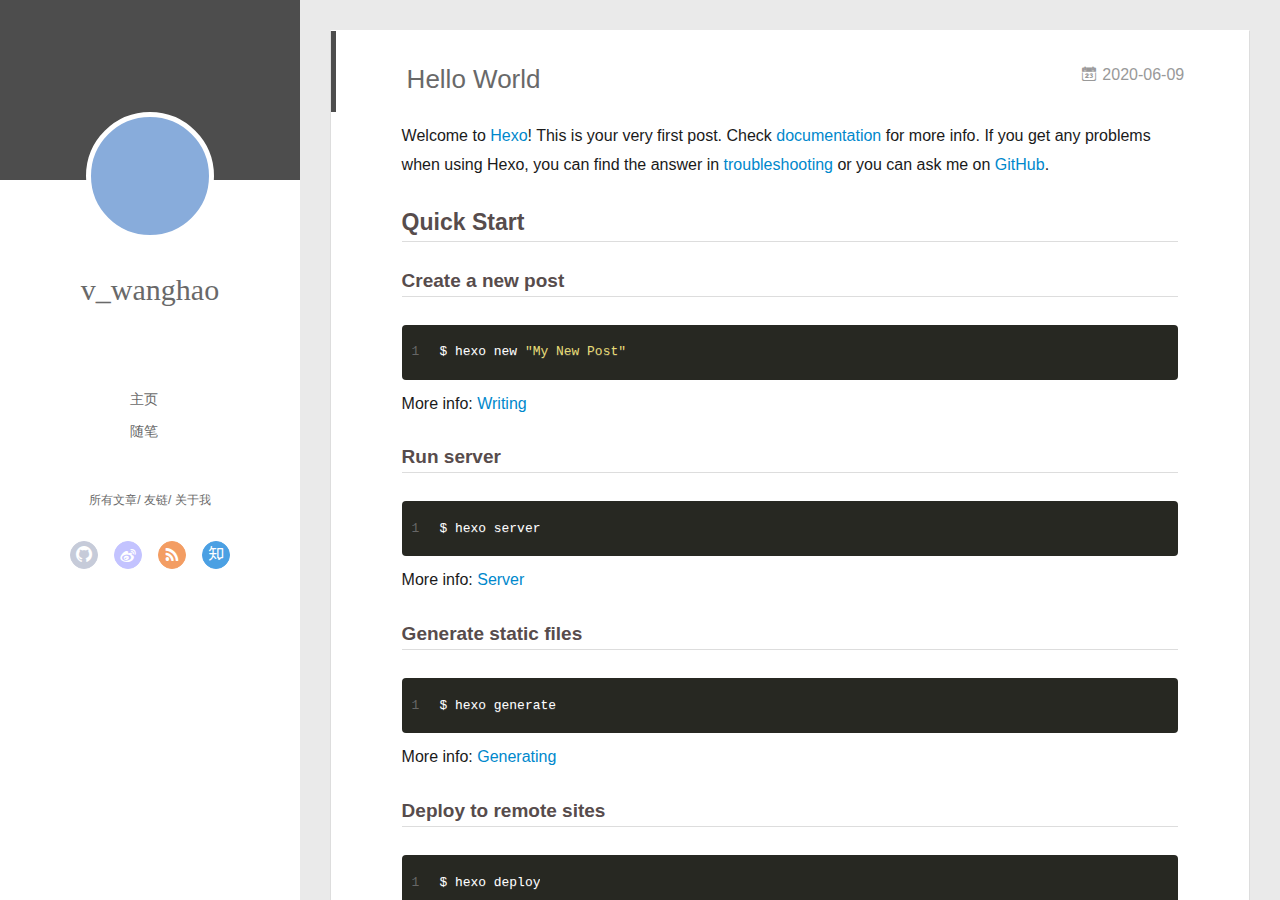
==== commit e5425601: "Site updated: 2020-06-09 16:12:00" ====
--- a/index.html
+++ b/index.html
@@ -6,17 +6,16 @@
   <meta name="renderer" content="webkit">
   <meta http-equiv="X-UA-Compatible" content="IE=edge" >
   <link rel="dns-prefetch" href="http://yoursite.com">
-  <title>Hexo</title>
+  <title>那些年欠下的技术债</title>
   <meta name="viewport" content="width=device-width, initial-scale=1, maximum-scale=1">
   <meta property="og:type" content="website">
-<meta property="og:title" content="Hexo">
+<meta property="og:title" content="那些年欠下的技术债">
 <meta property="og:url" content="http://yoursite.com/index.html">
-<meta property="og:site_name" content="Hexo">
-<meta property="og:locale" content="en_US">
-<meta property="article:author" content="John Doe">
+<meta property="og:site_name" content="那些年欠下的技术债">
+<meta property="article:author" content="v_wanghao">
 <meta name="twitter:card" content="summary">
   
-    <link rel="alternative" href="/atom.xml" title="Hexo" type="application/atom+xml">
+    <link rel="alternative" href="/atom.xml" title="那些年欠下的技术债" type="application/atom+xml">
   
   
     <link rel="icon" href="/favicon.png">
@@ -46,7 +45,7 @@
 			<img src="" class="js-avatar">
 		</a>
 		<hgroup>
-		  <h1 class="header-author"><a href="/">John Doe</a></h1>
+		  <h1 class="header-author"><a href="/">v_wanghao</a></h1>
 		</hgroup>
 		
 
@@ -104,7 +103,7 @@
 				<img src="" class="js-avatar">
 			</div>
 			<hgroup>
-			  <h1 class="header-author js-header-author">John Doe</h1>
+			  <h1 class="header-author js-header-author">v_wanghao</h1>
 			</hgroup>
 			
 			
@@ -237,7 +236,7 @@
   <div class="outer">
     <div id="footer-info">
     	<div class="footer-left">
-    		&copy; 2020 John Doe
+    		&copy; 2020 v_wanghao
     	</div>
       	<div class="footer-right">
       		<a href="http://hexo.io/" target="_blank">Hexo</a>  Theme <a href="https://github.com/litten/hexo-theme-yilia" target="_blank">Yilia</a> by Litten
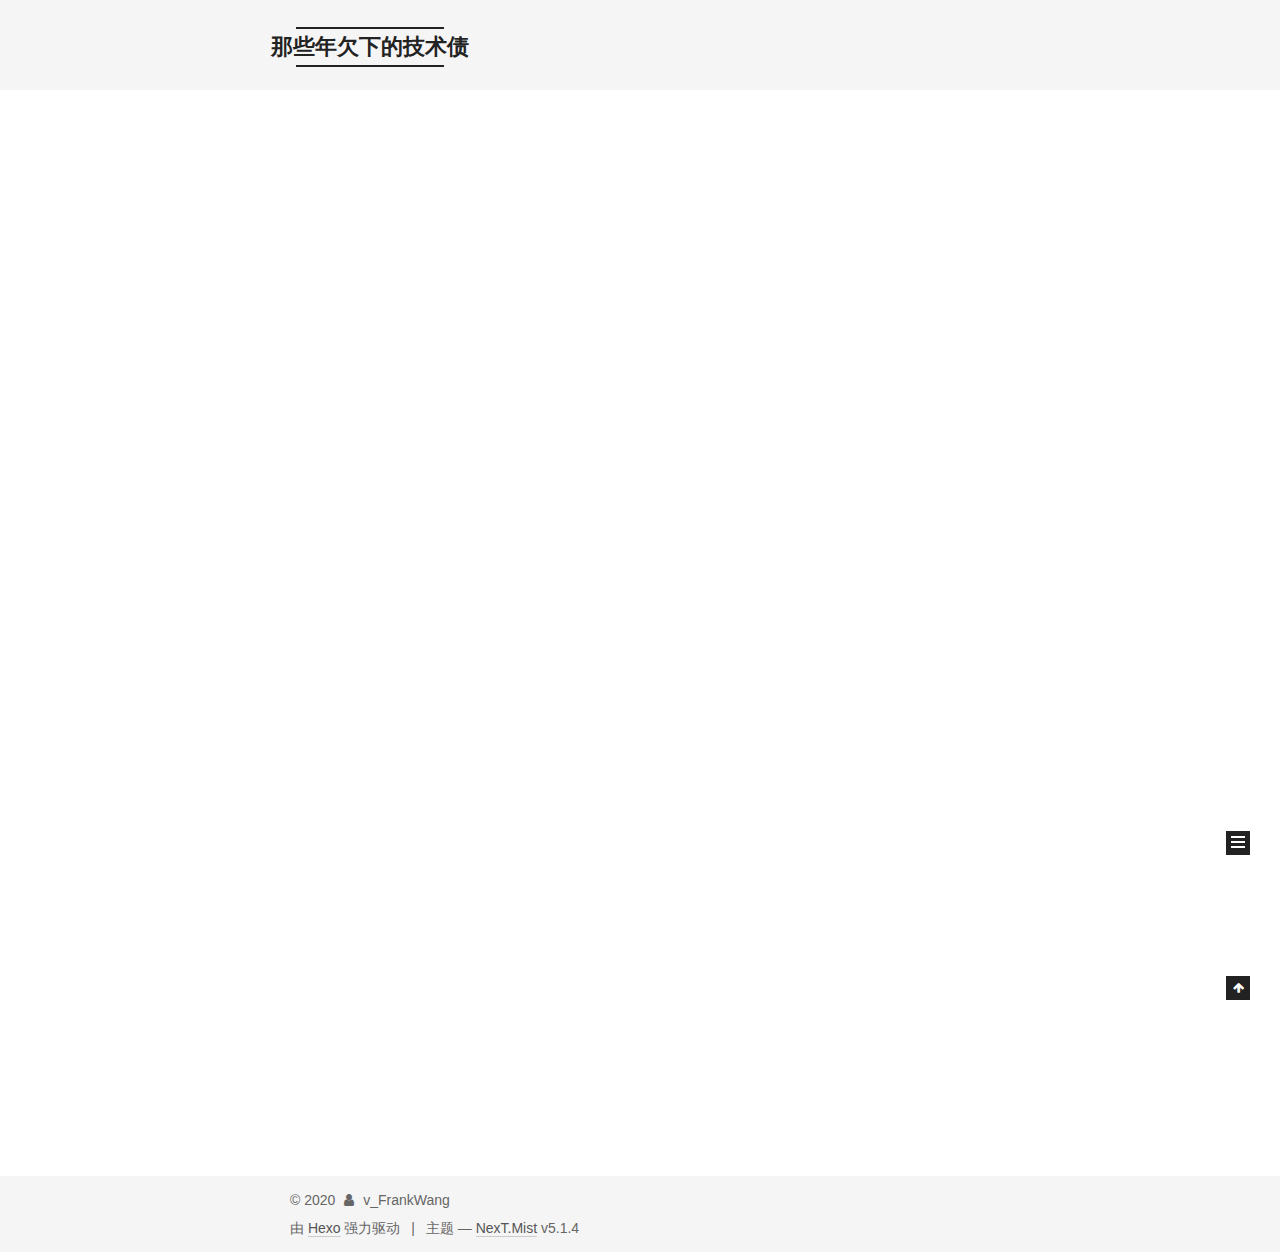
==== commit a68bcec2: "Site updated: 2020-06-10 11:37:35" ====
--- a/index.html
+++ b/index.html
@@ -1,177 +1,335 @@
 <!DOCTYPE html>
-<html>
+
+
+
+  
+
+
+<html class="theme-next mist use-motion" lang="zh-Hans">
 <head>
-  <meta charset="utf-8">
-  
-  <meta name="renderer" content="webkit">
-  <meta http-equiv="X-UA-Compatible" content="IE=edge" >
-  <link rel="dns-prefetch" href="http://yoursite.com">
-  <title>那些年欠下的技术债</title>
-  <meta name="viewport" content="width=device-width, initial-scale=1, maximum-scale=1">
-  <meta property="og:type" content="website">
+  <meta charset="UTF-8"/>
+<meta http-equiv="X-UA-Compatible" content="IE=edge" />
+<meta name="viewport" content="width=device-width, initial-scale=1, maximum-scale=1"/>
+<meta name="theme-color" content="#222">
+
+
+
+
+
+
+
+
+
+<meta http-equiv="Cache-Control" content="no-transform" />
+<meta http-equiv="Cache-Control" content="no-siteapp" />
+
+
+
+
+
+
+
+
+
+
+
+
+
+
+
+
+  
+  
+  <link href="/lib/fancybox/source/jquery.fancybox.css?v=2.1.5" rel="stylesheet" type="text/css" />
+
+
+
+
+
+
+
+<link href="/lib/font-awesome/css/font-awesome.min.css?v=4.6.2" rel="stylesheet" type="text/css" />
+
+<link href="/css/main.css?v=5.1.4" rel="stylesheet" type="text/css" />
+
+
+  <link rel="apple-touch-icon" sizes="180x180" href="/images/apple-touch-icon-next.png?v=5.1.4">
+
+
+  <link rel="icon" type="image/png" sizes="32x32" href="/images/favicon-32x32-next.png?v=5.1.4">
+
+
+  <link rel="icon" type="image/png" sizes="16x16" href="/images/favicon-16x16-next.png?v=5.1.4">
+
+
+  <link rel="mask-icon" href="/images/logo.svg?v=5.1.4" color="#222">
+
+
+
+
+
+  <meta name="keywords" content="Hexo, NexT" />
+
+
+
+
+
+
+
+
+
+
+<meta property="og:type" content="website">
 <meta property="og:title" content="那些年欠下的技术债">
 <meta property="og:url" content="http://yoursite.com/index.html">
 <meta property="og:site_name" content="那些年欠下的技术债">
-<meta property="article:author" content="v_wanghao">
+<meta property="article:author" content="v_FrankWang">
 <meta name="twitter:card" content="summary">
-  
-    <link rel="alternative" href="/atom.xml" title="那些年欠下的技术债" type="application/atom+xml">
-  
-  
-    <link rel="icon" href="/favicon.png">
-  
-  <link rel="stylesheet" type="text/css" href="/./main.0cf68a.css">
-  <style type="text/css">
-  
-    #container.show {
-      background: linear-gradient(200deg,#a0cfe4,#e8c37e);
+
+
+
+<script type="text/javascript" id="hexo.configurations">
+  var NexT = window.NexT || {};
+  var CONFIG = {
+    root: '/',
+    scheme: 'Mist',
+    version: '5.1.4',
+    sidebar: {"position":"left","display":"post","offset":12,"b2t":false,"scrollpercent":false,"onmobile":false},
+    fancybox: true,
+    tabs: true,
+    motion: {"enable":true,"async":false,"transition":{"post_block":"fadeIn","post_header":"slideDownIn","post_body":"slideDownIn","coll_header":"slideLeftIn","sidebar":"slideUpIn"}},
+    duoshuo: {
+      userId: '0',
+      author: '博主'
+    },
+    algolia: {
+      applicationID: '',
+      apiKey: '',
+      indexName: '',
+      hits: {"per_page":10},
+      labels: {"input_placeholder":"Search for Posts","hits_empty":"We didn't find any results for the search: ${query}","hits_stats":"${hits} results found in ${time} ms"}
     }
-  </style>
-  
-
-  
+  };
+</script>
+
+
+
+  <link rel="canonical" href="http://yoursite.com/"/>
+
+
+
+
+
+  <title>那些年欠下的技术债</title>
+  
+
+
+
+
+
+
+
 
 <meta name="generator" content="Hexo 4.2.1"></head>
 
-<body>
-  <div id="container" q-class="show:isCtnShow">
-    <canvas id="anm-canvas" class="anm-canvas"></canvas>
-    <div class="left-col" q-class="show:isShow">
-      
-<div class="overlay" style="background: #4d4d4d"></div>
-<div class="intrude-less">
-	<header id="header" class="inner">
-		<a href="/" class="profilepic">
-			<img src="" class="js-avatar">
-		</a>
-		<hgroup>
-		  <h1 class="header-author"><a href="/">v_wanghao</a></h1>
-		</hgroup>
-		
-
-		<nav class="header-menu">
-			<ul>
-			
-				<li><a href="/">主页</a></li>
-	        
-				<li><a href="/tags/%E9%9A%8F%E7%AC%94/">随笔</a></li>
-	        
-			</ul>
-		</nav>
-		<nav class="header-smart-menu">
-    		
-    			
-    			<a q-on="click: openSlider(e, 'innerArchive')" href="javascript:void(0)">所有文章</a>
-    			
-            
-    			
-    			<a q-on="click: openSlider(e, 'friends')" href="javascript:void(0)">友链</a>
-    			
-            
-    			
-    			<a q-on="click: openSlider(e, 'aboutme')" href="javascript:void(0)">关于我</a>
-    			
-            
-		</nav>
-		<nav class="header-nav">
-			<div class="social">
-				
-					<a class="github" target="_blank" href="#" title="github"><i class="icon-github"></i></a>
-		        
-					<a class="weibo" target="_blank" href="#" title="weibo"><i class="icon-weibo"></i></a>
-		        
-					<a class="rss" target="_blank" href="#" title="rss"><i class="icon-rss"></i></a>
-		        
-					<a class="zhihu" target="_blank" href="#" title="zhihu"><i class="icon-zhihu"></i></a>
-		        
-			</div>
-		</nav>
-	</header>		
+<body itemscope itemtype="http://schema.org/WebPage" lang="zh-Hans">
+
+  
+  
+    
+  
+
+  <div class="container sidebar-position-left 
+  page-home">
+    <div class="headband"></div>
+
+    <header id="header" class="header" itemscope itemtype="http://schema.org/WPHeader">
+      <div class="header-inner"><div class="site-brand-wrapper">
+  <div class="site-meta ">
+    
+
+    <div class="custom-logo-site-title">
+      <a href="/"  class="brand" rel="start">
+        <span class="logo-line-before"><i></i></span>
+        <span class="site-title">那些年欠下的技术债</span>
+        <span class="logo-line-after"><i></i></span>
+      </a>
+    </div>
+      
+        <p class="site-subtitle"></p>
+      
+  </div>
+
+  <div class="site-nav-toggle">
+    <button>
+      <span class="btn-bar"></span>
+      <span class="btn-bar"></span>
+      <span class="btn-bar"></span>
+    </button>
+  </div>
 </div>
 
-    </div>
-    <div class="mid-col" q-class="show:isShow,hide:isShow|isFalse">
-      
-<nav id="mobile-nav">
-  	<div class="overlay js-overlay" style="background: #4d4d4d"></div>
-	<div class="btnctn js-mobile-btnctn">
-  		<div class="slider-trigger list" q-on="click: openSlider(e)"><i class="icon icon-sort"></i></div>
-	</div>
-	<div class="intrude-less">
-		<header id="header" class="inner">
-			<div class="profilepic">
-				<img src="" class="js-avatar">
-			</div>
-			<hgroup>
-			  <h1 class="header-author js-header-author">v_wanghao</h1>
-			</hgroup>
-			
-			
-			
-				
-			
-				
-			
-			
-			
-			<nav class="header-nav">
-				<div class="social">
-					
-						<a class="github" target="_blank" href="#" title="github"><i class="icon-github"></i></a>
-			        
-						<a class="weibo" target="_blank" href="#" title="weibo"><i class="icon-weibo"></i></a>
-			        
-						<a class="rss" target="_blank" href="#" title="rss"><i class="icon-rss"></i></a>
-			        
-						<a class="zhihu" target="_blank" href="#" title="zhihu"><i class="icon-zhihu"></i></a>
-			        
-				</div>
-			</nav>
-
-			<nav class="header-menu js-header-menu">
-				<ul style="width: 50%">
-				
-				
-					<li style="width: 50%"><a href="/">主页</a></li>
-		        
-					<li style="width: 50%"><a href="/tags/%E9%9A%8F%E7%AC%94/">随笔</a></li>
-		        
-				</ul>
-			</nav>
-		</header>				
-	</div>
-	<div class="mobile-mask" style="display:none" q-show="isShow"></div>
+<nav class="site-nav">
+  
+
+  
+    <ul id="menu" class="menu">
+      
+        
+        <li class="menu-item menu-item-home">
+          <a href="/%20" rel="section">
+            
+              <i class="menu-item-icon fa fa-fw fa-home"></i> <br />
+            
+            首页
+          </a>
+        </li>
+      
+        
+        <li class="menu-item menu-item-tags">
+          <a href="/tags/%20" rel="section">
+            
+              <i class="menu-item-icon fa fa-fw fa-tags"></i> <br />
+            
+            标签
+          </a>
+        </li>
+      
+        
+        <li class="menu-item menu-item-categories">
+          <a href="/categories/%20" rel="section">
+            
+              <i class="menu-item-icon fa fa-fw fa-th"></i> <br />
+            
+            分类
+          </a>
+        </li>
+      
+        
+        <li class="menu-item menu-item-archives">
+          <a href="/archives/%20" rel="section">
+            
+              <i class="menu-item-icon fa fa-fw fa-archive"></i> <br />
+            
+            归档
+          </a>
+        </li>
+      
+        
+        <li class="menu-item menu-item-search">
+          <a href="/search/%20" rel="section">
+            
+              <i class="menu-item-icon fa fa-fw fa-search"></i> <br />
+            
+            搜索
+          </a>
+        </li>
+      
+
+      
+    </ul>
+  
+
+  
 </nav>
 
-      <div id="wrapper" class="body-wrap">
-        <div class="menu-l">
-          <div class="canvas-wrap">
-            <canvas data-colors="#eaeaea" data-sectionHeight="100" data-contentId="js-content" id="myCanvas1" class="anm-canvas"></canvas>
-          </div>
-          <div id="js-content" class="content-ll">
-            
-  
-    <article id="post-hello-world" class="article article-type-post  article-index" itemscope itemprop="blogPost">
-  <div class="article-inner">
-    
-      <header class="article-header">
-        
-  
-    <h1 itemprop="name">
-      <a class="article-title" href="/2020/06/09/hello-world/">Hello World</a>
-    </h1>
-  
-
-        
-        <a href="/2020/06/09/hello-world/" class="archive-article-date">
-  	<time datetime="2020-06-09T07:01:51.773Z" itemprop="datePublished"><i class="icon-calendar icon"></i>2020-06-09</time>
-</a>
-        
+
+
+ </div>
+    </header>
+
+    <main id="main" class="main">
+      <div class="main-inner">
+        <div class="content-wrap">
+          <div id="content" class="content">
+            
+  <section id="posts" class="posts-expand">
+    
+      
+
+  
+
+  
+  
+  
+
+  <article class="post post-type-normal" itemscope itemtype="http://schema.org/Article">
+  
+  
+  
+  <div class="post-block">
+    <link itemprop="mainEntityOfPage" href="http://yoursite.com/2020/06/09/hello-world/">
+
+    <span hidden itemprop="author" itemscope itemtype="http://schema.org/Person">
+      <meta itemprop="name" content="v_FrankWang">
+      <meta itemprop="description" content="">
+      <meta itemprop="image" content="/uploads/head.jpg">
+    </span>
+
+    <span hidden itemprop="publisher" itemscope itemtype="http://schema.org/Organization">
+      <meta itemprop="name" content="那些年欠下的技术债">
+    </span>
+
+    
+      <header class="post-header">
+
+        
+        
+          <h1 class="post-title" itemprop="name headline">
+                
+                <a class="post-title-link" href="/2020/06/09/hello-world/" itemprop="url">Hello World</a></h1>
+        
+
+        <div class="post-meta">
+          <span class="post-time">
+            
+              <span class="post-meta-item-icon">
+                <i class="fa fa-calendar-o"></i>
+              </span>
+              
+                <span class="post-meta-item-text">发表于</span>
+              
+              <time title="创建于" itemprop="dateCreated datePublished" datetime="2020-06-09T15:01:51+08:00">
+                2020-06-09
+              </time>
+            
+
+            
+
+            
+          </span>
+
+          
+
+          
+            
+          
+
+          
+          
+
+          
+
+          
+
+          
+
+        </div>
       </header>
     
-    <div class="article-entry" itemprop="articleBody">
-      
-        <p>Welcome to <a href="https://hexo.io/" target="_blank" rel="noopener">Hexo</a>! This is your very first post. Check <a href="https://hexo.io/docs/" target="_blank" rel="noopener">documentation</a> for more info. If you get any problems when using Hexo, you can find the answer in <a href="https://hexo.io/docs/troubleshooting.html" target="_blank" rel="noopener">troubleshooting</a> or you can ask me on <a href="https://github.com/hexojs/hexo/issues" target="_blank" rel="noopener">GitHub</a>.</p>
+
+    
+    
+    
+    <div class="post-body" itemprop="articleBody">
+
+      
+      
+
+      
+        
+          
+            <p>Welcome to <a href="https://hexo.io/" target="_blank" rel="noopener">Hexo</a>! This is your very first post. Check <a href="https://hexo.io/docs/" target="_blank" rel="noopener">documentation</a> for more info. If you get any problems when using Hexo, you can find the answer in <a href="https://hexo.io/docs/troubleshooting.html" target="_blank" rel="noopener">troubleshooting</a> or you can ask me on <a href="https://github.com/hexojs/hexo/issues" target="_blank" rel="noopener">GitHub</a>.</p>
 <h2 id="Quick-Start"><a href="#Quick-Start" class="headerlink" title="Quick Start"></a>Quick Start</h2><h3 id="Create-a-new-post"><a href="#Create-a-new-post" class="headerlink" title="Create a new post"></a>Create a new post</h3><figure class="highlight bash"><table><tr><td class="gutter"><pre><span class="line">1</span><br></pre></td><td class="code"><pre><span class="line">$ hexo new <span class="string">"My New Post"</span></span><br></pre></td></tr></table></figure>
 
 <p>More info: <a href="https://hexo.io/docs/writing.html" target="_blank" rel="noopener">Writing</a></p>
@@ -185,293 +343,311 @@
 
 <p>More info: <a href="https://hexo.io/docs/one-command-deployment.html" target="_blank" rel="noopener">Deployment</a></p>
 
-      
-
+          
+        
       
     </div>
-    <div class="article-info article-info-index">
-      
-      
-      
-
-      
-        <p class="article-more-link">
-          <a class="article-more-a" href="/2020/06/09/hello-world/">展开全文 >></a>
-        </p>
-      
-
-      
-      <div class="clearfix"></div>
+    
+    
+    
+
+    
+
+    
+
+    
+
+    <footer class="post-footer">
+      
+
+      
+
+      
+
+      
+      
+        <div class="post-eof"></div>
+      
+    </footer>
+  </div>
+  
+  
+  
+  </article>
+
+
+    
+  </section>
+
+  
+
+
+          </div>
+          
+
+
+          
+
+        </div>
+        
+          
+  
+  <div class="sidebar-toggle">
+    <div class="sidebar-toggle-line-wrap">
+      <span class="sidebar-toggle-line sidebar-toggle-line-first"></span>
+      <span class="sidebar-toggle-line sidebar-toggle-line-middle"></span>
+      <span class="sidebar-toggle-line sidebar-toggle-line-last"></span>
     </div>
   </div>
-</article>
-
-<aside class="wrap-side-operation">
-    <div class="mod-side-operation">
-        
-        <div class="jump-container" id="js-jump-container" style="display:none;">
-            <a href="javascript:void(0)" class="mod-side-operation__jump-to-top">
-                <i class="icon-font icon-back"></i>
-            </a>
-            <div id="js-jump-plan-container" class="jump-plan-container" style="top: -11px;">
-                <i class="icon-font icon-plane jump-plane"></i>
-            </div>
+
+  <aside id="sidebar" class="sidebar">
+    
+    <div class="sidebar-inner">
+
+      
+
+      
+
+      <section class="site-overview-wrap sidebar-panel sidebar-panel-active">
+        <div class="site-overview">
+          <div class="site-author motion-element" itemprop="author" itemscope itemtype="http://schema.org/Person">
+            
+              <img class="site-author-image" itemprop="image"
+                src="/uploads/head.jpg"
+                alt="v_FrankWang" />
+            
+              <p class="site-author-name" itemprop="name">v_FrankWang</p>
+              <p class="site-description motion-element" itemprop="description"></p>
+          </div>
+
+          <nav class="site-state motion-element">
+
+            
+              <div class="site-state-item site-state-posts">
+              
+                <a href="/archives/%20%7C%7C%20archive">
+              
+                  <span class="site-state-item-count">1</span>
+                  <span class="site-state-item-name">日志</span>
+                </a>
+              </div>
+            
+
+            
+
+            
+
+          </nav>
+
+          
+
+          
+
+          
+          
+
+          
+          
+
+          
+
         </div>
-        
-        
+      </section>
+
+      
+
+      
+
     </div>
-</aside>
-
-
-
-
-  
-  
-
-
-          </div>
-        </div>
+  </aside>
+
+
+        
       </div>
-      <footer id="footer">
-  <div class="outer">
-    <div id="footer-info">
-    	<div class="footer-left">
-    		&copy; 2020 v_wanghao
-    	</div>
-      	<div class="footer-right">
-      		<a href="http://hexo.io/" target="_blank">Hexo</a>  Theme <a href="https://github.com/litten/hexo-theme-yilia" target="_blank">Yilia</a> by Litten
-      	</div>
-    </div>
+    </main>
+
+    <footer id="footer" class="footer">
+      <div class="footer-inner">
+        <div class="copyright">&copy; <span itemprop="copyrightYear">2020</span>
+  <span class="with-love">
+    <i class="fa fa-user"></i>
+  </span>
+  <span class="author" itemprop="copyrightHolder">v_FrankWang</span>
+
+  
+</div>
+
+
+  <div class="powered-by">由 <a class="theme-link" target="_blank" href="https://hexo.io">Hexo</a> 强力驱动</div>
+
+
+
+  <span class="post-meta-divider">|</span>
+
+
+
+  <div class="theme-info">主题 &mdash; <a class="theme-link" target="_blank" href="https://github.com/iissnan/hexo-theme-next">NexT.Mist</a> v5.1.4</div>
+
+
+
+
+        
+
+
+
+
+
+
+
+        
+      </div>
+    </footer>
+
+    
+      <div class="back-to-top">
+        <i class="fa fa-arrow-up"></i>
+        
+      </div>
+    
+
+    
+
   </div>
-</footer>
-    </div>
-    <script>
-	var yiliaConfig = {
-		mathjax: false,
-		isHome: true,
-		isPost: false,
-		isArchive: false,
-		isTag: false,
-		isCategory: false,
-		open_in_new: false,
-		toc_hide_index: true,
-		root: "/",
-		innerArchive: true,
-		showTags: false
-	}
+
+  
+
+<script type="text/javascript">
+  if (Object.prototype.toString.call(window.Promise) !== '[object Function]') {
+    window.Promise = null;
+  }
 </script>
 
-<script>!function(t){function n(e){if(r[e])return r[e].exports;var i=r[e]={exports:{},id:e,loaded:!1};return t[e].call(i.exports,i,i.exports,n),i.loaded=!0,i.exports}var r={};n.m=t,n.c=r,n.p="./",n(0)}([function(t,n,r){r(195),t.exports=r(191)},function(t,n,r){var e=r(3),i=r(52),o=r(27),u=r(28),c=r(53),f="prototype",a=function(t,n,r){var s,l,h,v,p=t&a.F,d=t&a.G,y=t&a.S,g=t&a.P,b=t&a.B,m=d?e:y?e[n]||(e[n]={}):(e[n]||{})[f],x=d?i:i[n]||(i[n]={}),w=x[f]||(x[f]={});d&&(r=n);for(s in r)l=!p&&m&&void 0!==m[s],h=(l?m:r)[s],v=b&&l?c(h,e):g&&"function"==typeof h?c(Function.call,h):h,m&&u(m,s,h,t&a.U),x[s]!=h&&o(x,s,v),g&&w[s]!=h&&(w[s]=h)};e.core=i,a.F=1,a.G=2,a.S=4,a.P=8,a.B=16,a.W=32,a.U=64,a.R=128,t.exports=a},function(t,n,r){var e=r(6);t.exports=function(t){if(!e(t))throw TypeError(t+" is not an object!");return t}},function(t,n){var r=t.exports="undefined"!=typeof window&&window.Math==Math?window:"undefined"!=typeof self&&self.Math==Math?self:Function("return this")();"number"==typeof __g&&(__g=r)},function(t,n){t.exports=function(t){try{return!!t()}catch(t){return!0}}},function(t,n){var r=t.exports="undefined"!=typeof window&&window.Math==Math?window:"undefined"!=typeof self&&self.Math==Math?self:Function("return this")();"number"==typeof __g&&(__g=r)},function(t,n){t.exports=function(t){return"object"==typeof t?null!==t:"function"==typeof t}},function(t,n,r){var e=r(126)("wks"),i=r(76),o=r(3).Symbol,u="function"==typeof o;(t.exports=function(t){return e[t]||(e[t]=u&&o[t]||(u?o:i)("Symbol."+t))}).store=e},function(t,n){var r={}.hasOwnProperty;t.exports=function(t,n){return r.call(t,n)}},function(t,n,r){var e=r(94),i=r(33);t.exports=function(t){return e(i(t))}},function(t,n,r){t.exports=!r(4)(function(){return 7!=Object.defineProperty({},"a",{get:function(){return 7}}).a})},function(t,n,r){var e=r(2),i=r(167),o=r(50),u=Object.defineProperty;n.f=r(10)?Object.defineProperty:function(t,n,r){if(e(t),n=o(n,!0),e(r),i)try{return u(t,n,r)}catch(t){}if("get"in r||"set"in r)throw TypeError("Accessors not supported!");return"value"in r&&(t[n]=r.value),t}},function(t,n,r){t.exports=!r(18)(function(){return 7!=Object.defineProperty({},"a",{get:function(){return 7}}).a})},function(t,n,r){var e=r(14),i=r(22);t.exports=r(12)?function(t,n,r){return e.f(t,n,i(1,r))}:function(t,n,r){return t[n]=r,t}},function(t,n,r){var e=r(20),i=r(58),o=r(42),u=Object.defineProperty;n.f=r(12)?Object.defineProperty:function(t,n,r){if(e(t),n=o(n,!0),e(r),i)try{return u(t,n,r)}catch(t){}if("get"in r||"set"in r)throw TypeError("Accessors not supported!");return"value"in r&&(t[n]=r.value),t}},function(t,n,r){var e=r(40)("wks"),i=r(23),o=r(5).Symbol,u="function"==typeof o;(t.exports=function(t){return e[t]||(e[t]=u&&o[t]||(u?o:i)("Symbol."+t))}).store=e},function(t,n,r){var e=r(67),i=Math.min;t.exports=function(t){return t>0?i(e(t),9007199254740991):0}},function(t,n,r){var e=r(46);t.exports=function(t){return Object(e(t))}},function(t,n){t.exports=function(t){try{return!!t()}catch(t){return!0}}},function(t,n,r){var e=r(63),i=r(34);t.exports=Object.keys||function(t){return e(t,i)}},function(t,n,r){var e=r(21);t.exports=function(t){if(!e(t))throw TypeError(t+" is not an object!");return t}},function(t,n){t.exports=function(t){return"object"==typeof t?null!==t:"function"==typeof t}},function(t,n){t.exports=function(t,n){return{enumerable:!(1&t),configurable:!(2&t),writable:!(4&t),value:n}}},function(t,n){var r=0,e=Math.random();t.exports=function(t){return"Symbol(".concat(void 0===t?"":t,")_",(++r+e).toString(36))}},function(t,n){var r={}.hasOwnProperty;t.exports=function(t,n){return r.call(t,n)}},function(t,n){var r=t.exports={version:"2.4.0"};"number"==typeof __e&&(__e=r)},function(t,n){t.exports=function(t){if("function"!=typeof t)throw TypeError(t+" is not a function!");return t}},function(t,n,r){var e=r(11),i=r(66);t.exports=r(10)?function(t,n,r){return e.f(t,n,i(1,r))}:function(t,n,r){return t[n]=r,t}},function(t,n,r){var e=r(3),i=r(27),o=r(24),u=r(76)("src"),c="toString",f=Function[c],a=(""+f).split(c);r(52).inspectSource=function(t){return f.call(t)},(t.exports=function(t,n,r,c){var f="function"==typeof r;f&&(o(r,"name")||i(r,"name",n)),t[n]!==r&&(f&&(o(r,u)||i(r,u,t[n]?""+t[n]:a.join(String(n)))),t===e?t[n]=r:c?t[n]?t[n]=r:i(t,n,r):(delete t[n],i(t,n,r)))})(Function.prototype,c,function(){return"function"==typeof this&&this[u]||f.call(this)})},function(t,n,r){var e=r(1),i=r(4),o=r(46),u=function(t,n,r,e){var i=String(o(t)),u="<"+n;return""!==r&&(u+=" "+r+'="'+String(e).replace(/"/g,"&quot;")+'"'),u+">"+i+"</"+n+">"};t.exports=function(t,n){var r={};r[t]=n(u),e(e.P+e.F*i(function(){var n=""[t]('"');return n!==n.toLowerCase()||n.split('"').length>3}),"String",r)}},function(t,n,r){var e=r(115),i=r(46);t.exports=function(t){return e(i(t))}},function(t,n,r){var e=r(116),i=r(66),o=r(30),u=r(50),c=r(24),f=r(167),a=Object.getOwnPropertyDescriptor;n.f=r(10)?a:function(t,n){if(t=o(t),n=u(n,!0),f)try{return a(t,n)}catch(t){}if(c(t,n))return i(!e.f.call(t,n),t[n])}},function(t,n,r){var e=r(24),i=r(17),o=r(145)("IE_PROTO"),u=Object.prototype;t.exports=Object.getPrototypeOf||function(t){return t=i(t),e(t,o)?t[o]:"function"==typeof t.constructor&&t instanceof t.constructor?t.constructor.prototype:t instanceof Object?u:null}},function(t,n){t.exports=function(t){if(void 0==t)throw TypeError("Can't call method on  "+t);return t}},function(t,n){t.exports="constructor,hasOwnProperty,isPrototypeOf,propertyIsEnumerable,toLocaleString,toString,valueOf".split(",")},function(t,n){t.exports={}},function(t,n){t.exports=!0},function(t,n){n.f={}.propertyIsEnumerable},function(t,n,r){var e=r(14).f,i=r(8),o=r(15)("toStringTag");t.exports=function(t,n,r){t&&!i(t=r?t:t.prototype,o)&&e(t,o,{configurable:!0,value:n})}},function(t,n,r){var e=r(40)("keys"),i=r(23);t.exports=function(t){return e[t]||(e[t]=i(t))}},function(t,n,r){var e=r(5),i="__core-js_shared__",o=e[i]||(e[i]={});t.exports=function(t){return o[t]||(o[t]={})}},function(t,n){var r=Math.ceil,e=Math.floor;t.exports=function(t){return isNaN(t=+t)?0:(t>0?e:r)(t)}},function(t,n,r){var e=r(21);t.exports=function(t,n){if(!e(t))return t;var r,i;if(n&&"function"==typeof(r=t.toString)&&!e(i=r.call(t)))return i;if("function"==typeof(r=t.valueOf)&&!e(i=r.call(t)))return i;if(!n&&"function"==typeof(r=t.toString)&&!e(i=r.call(t)))return i;throw TypeError("Can't convert object to primitive value")}},function(t,n,r){var e=r(5),i=r(25),o=r(36),u=r(44),c=r(14).f;t.exports=function(t){var n=i.Symbol||(i.Symbol=o?{}:e.Symbol||{});"_"==t.charAt(0)||t in n||c(n,t,{value:u.f(t)})}},function(t,n,r){n.f=r(15)},function(t,n){var r={}.toString;t.exports=function(t){return r.call(t).slice(8,-1)}},function(t,n){t.exports=function(t){if(void 0==t)throw TypeError("Can't call method on  "+t);return t}},function(t,n,r){var e=r(4);t.exports=function(t,n){return!!t&&e(function(){n?t.call(null,function(){},1):t.call(null)})}},function(t,n,r){var e=r(53),i=r(115),o=r(17),u=r(16),c=r(203);t.exports=function(t,n){var r=1==t,f=2==t,a=3==t,s=4==t,l=6==t,h=5==t||l,v=n||c;return function(n,c,p){for(var d,y,g=o(n),b=i(g),m=e(c,p,3),x=u(b.length),w=0,S=r?v(n,x):f?v(n,0):void 0;x>w;w++)if((h||w in b)&&(d=b[w],y=m(d,w,g),t))if(r)S[w]=y;else if(y)switch(t){case 3:return!0;case 5:return d;case 6:return w;case 2:S.push(d)}else if(s)return!1;return l?-1:a||s?s:S}}},function(t,n,r){var e=r(1),i=r(52),o=r(4);t.exports=function(t,n){var r=(i.Object||{})[t]||Object[t],u={};u[t]=n(r),e(e.S+e.F*o(function(){r(1)}),"Object",u)}},function(t,n,r){var e=r(6);t.exports=function(t,n){if(!e(t))return t;var r,i;if(n&&"function"==typeof(r=t.toString)&&!e(i=r.call(t)))return i;if("function"==typeof(r=t.valueOf)&&!e(i=r.call(t)))return i;if(!n&&"function"==typeof(r=t.toString)&&!e(i=r.call(t)))return i;throw TypeError("Can't convert object to primitive value")}},function(t,n,r){var e=r(5),i=r(25),o=r(91),u=r(13),c="prototype",f=function(t,n,r){var a,s,l,h=t&f.F,v=t&f.G,p=t&f.S,d=t&f.P,y=t&f.B,g=t&f.W,b=v?i:i[n]||(i[n]={}),m=b[c],x=v?e:p?e[n]:(e[n]||{})[c];v&&(r=n);for(a in r)(s=!h&&x&&void 0!==x[a])&&a in b||(l=s?x[a]:r[a],b[a]=v&&"function"!=typeof x[a]?r[a]:y&&s?o(l,e):g&&x[a]==l?function(t){var n=function(n,r,e){if(this instanceof t){switch(arguments.length){case 0:return new t;case 1:return new t(n);case 2:return new t(n,r)}return new t(n,r,e)}return t.apply(this,arguments)};return n[c]=t[c],n}(l):d&&"function"==typeof l?o(Function.call,l):l,d&&((b.virtual||(b.virtual={}))[a]=l,t&f.R&&m&&!m[a]&&u(m,a,l)))};f.F=1,f.G=2,f.S=4,f.P=8,f.B=16,f.W=32,f.U=64,f.R=128,t.exports=f},function(t,n){var r=t.exports={version:"2.4.0"};"number"==typeof __e&&(__e=r)},function(t,n,r){var e=r(26);t.exports=function(t,n,r){if(e(t),void 0===n)return t;switch(r){case 1:return function(r){return t.call(n,r)};case 2:return function(r,e){return t.call(n,r,e)};case 3:return function(r,e,i){return t.call(n,r,e,i)}}return function(){return t.apply(n,arguments)}}},function(t,n,r){var e=r(183),i=r(1),o=r(126)("metadata"),u=o.store||(o.store=new(r(186))),c=function(t,n,r){var i=u.get(t);if(!i){if(!r)return;u.set(t,i=new e)}var o=i.get(n);if(!o){if(!r)return;i.set(n,o=new e)}return o},f=function(t,n,r){var e=c(n,r,!1);return void 0!==e&&e.has(t)},a=function(t,n,r){var e=c(n,r,!1);return void 0===e?void 0:e.get(t)},s=function(t,n,r,e){c(r,e,!0).set(t,n)},l=function(t,n){var r=c(t,n,!1),e=[];return r&&r.forEach(function(t,n){e.push(n)}),e},h=function(t){return void 0===t||"symbol"==typeof t?t:String(t)},v=function(t){i(i.S,"Reflect",t)};t.exports={store:u,map:c,has:f,get:a,set:s,keys:l,key:h,exp:v}},function(t,n,r){"use strict";if(r(10)){var e=r(69),i=r(3),o=r(4),u=r(1),c=r(127),f=r(152),a=r(53),s=r(68),l=r(66),h=r(27),v=r(73),p=r(67),d=r(16),y=r(75),g=r(50),b=r(24),m=r(180),x=r(114),w=r(6),S=r(17),_=r(137),O=r(70),E=r(32),P=r(71).f,j=r(154),F=r(76),M=r(7),A=r(48),N=r(117),T=r(146),I=r(155),k=r(80),L=r(123),R=r(74),C=r(130),D=r(160),U=r(11),W=r(31),G=U.f,B=W.f,V=i.RangeError,z=i.TypeError,q=i.Uint8Array,K="ArrayBuffer",J="Shared"+K,Y="BYTES_PER_ELEMENT",H="prototype",$=Array[H],X=f.ArrayBuffer,Q=f.DataView,Z=A(0),tt=A(2),nt=A(3),rt=A(4),et=A(5),it=A(6),ot=N(!0),ut=N(!1),ct=I.values,ft=I.keys,at=I.entries,st=$.lastIndexOf,lt=$.reduce,ht=$.reduceRight,vt=$.join,pt=$.sort,dt=$.slice,yt=$.toString,gt=$.toLocaleString,bt=M("iterator"),mt=M("toStringTag"),xt=F("typed_constructor"),wt=F("def_constructor"),St=c.CONSTR,_t=c.TYPED,Ot=c.VIEW,Et="Wrong length!",Pt=A(1,function(t,n){return Tt(T(t,t[wt]),n)}),jt=o(function(){return 1===new q(new Uint16Array([1]).buffer)[0]}),Ft=!!q&&!!q[H].set&&o(function(){new q(1).set({})}),Mt=function(t,n){if(void 0===t)throw z(Et);var r=+t,e=d(t);if(n&&!m(r,e))throw V(Et);return e},At=function(t,n){var r=p(t);if(r<0||r%n)throw V("Wrong offset!");return r},Nt=function(t){if(w(t)&&_t in t)return t;throw z(t+" is not a typed array!")},Tt=function(t,n){if(!(w(t)&&xt in t))throw z("It is not a typed array constructor!");return new t(n)},It=function(t,n){return kt(T(t,t[wt]),n)},kt=function(t,n){for(var r=0,e=n.length,i=Tt(t,e);e>r;)i[r]=n[r++];return i},Lt=function(t,n,r){G(t,n,{get:function(){return this._d[r]}})},Rt=function(t){var n,r,e,i,o,u,c=S(t),f=arguments.length,s=f>1?arguments[1]:void 0,l=void 0!==s,h=j(c);if(void 0!=h&&!_(h)){for(u=h.call(c),e=[],n=0;!(o=u.next()).done;n++)e.push(o.value);c=e}for(l&&f>2&&(s=a(s,arguments[2],2)),n=0,r=d(c.length),i=Tt(this,r);r>n;n++)i[n]=l?s(c[n],n):c[n];return i},Ct=function(){for(var t=0,n=arguments.length,r=Tt(this,n);n>t;)r[t]=arguments[t++];return r},Dt=!!q&&o(function(){gt.call(new q(1))}),Ut=function(){return gt.apply(Dt?dt.call(Nt(this)):Nt(this),arguments)},Wt={copyWithin:function(t,n){return D.call(Nt(this),t,n,arguments.length>2?arguments[2]:void 0)},every:function(t){return rt(Nt(this),t,arguments.length>1?arguments[1]:void 0)},fill:function(t){return C.apply(Nt(this),arguments)},filter:function(t){return It(this,tt(Nt(this),t,arguments.length>1?arguments[1]:void 0))},find:function(t){return et(Nt(this),t,arguments.length>1?arguments[1]:void 0)},findIndex:function(t){return it(Nt(this),t,arguments.length>1?arguments[1]:void 0)},forEach:function(t){Z(Nt(this),t,arguments.length>1?arguments[1]:void 0)},indexOf:function(t){return ut(Nt(this),t,arguments.length>1?arguments[1]:void 0)},includes:function(t){return ot(Nt(this),t,arguments.length>1?arguments[1]:void 0)},join:function(t){return vt.apply(Nt(this),arguments)},lastIndexOf:function(t){return st.apply(Nt(this),arguments)},map:function(t){return Pt(Nt(this),t,arguments.length>1?arguments[1]:void 0)},reduce:function(t){return lt.apply(Nt(this),arguments)},reduceRight:function(t){return ht.apply(Nt(this),arguments)},reverse:function(){for(var t,n=this,r=Nt(n).length,e=Math.floor(r/2),i=0;i<e;)t=n[i],n[i++]=n[--r],n[r]=t;return n},some:function(t){return nt(Nt(this),t,arguments.length>1?arguments[1]:void 0)},sort:function(t){return pt.call(Nt(this),t)},subarray:function(t,n){var r=Nt(this),e=r.length,i=y(t,e);return new(T(r,r[wt]))(r.buffer,r.byteOffset+i*r.BYTES_PER_ELEMENT,d((void 0===n?e:y(n,e))-i))}},Gt=function(t,n){return It(this,dt.call(Nt(this),t,n))},Bt=function(t){Nt(this);var n=At(arguments[1],1),r=this.length,e=S(t),i=d(e.length),o=0;if(i+n>r)throw V(Et);for(;o<i;)this[n+o]=e[o++]},Vt={entries:function(){return at.call(Nt(this))},keys:function(){return ft.call(Nt(this))},values:function(){return ct.call(Nt(this))}},zt=function(t,n){return w(t)&&t[_t]&&"symbol"!=typeof n&&n in t&&String(+n)==String(n)},qt=function(t,n){return zt(t,n=g(n,!0))?l(2,t[n]):B(t,n)},Kt=function(t,n,r){return!(zt(t,n=g(n,!0))&&w(r)&&b(r,"value"))||b(r,"get")||b(r,"set")||r.configurable||b(r,"writable")&&!r.writable||b(r,"enumerable")&&!r.enumerable?G(t,n,r):(t[n]=r.value,t)};St||(W.f=qt,U.f=Kt),u(u.S+u.F*!St,"Object",{getOwnPropertyDescriptor:qt,defineProperty:Kt}),o(function(){yt.call({})})&&(yt=gt=function(){return vt.call(this)});var Jt=v({},Wt);v(Jt,Vt),h(Jt,bt,Vt.values),v(Jt,{slice:Gt,set:Bt,constructor:function(){},toString:yt,toLocaleString:Ut}),Lt(Jt,"buffer","b"),Lt(Jt,"byteOffset","o"),Lt(Jt,"byteLength","l"),Lt(Jt,"length","e"),G(Jt,mt,{get:function(){return this[_t]}}),t.exports=function(t,n,r,f){f=!!f;var a=t+(f?"Clamped":"")+"Array",l="Uint8Array"!=a,v="get"+t,p="set"+t,y=i[a],g=y||{},b=y&&E(y),m=!y||!c.ABV,S={},_=y&&y[H],j=function(t,r){var e=t._d;return e.v[v](r*n+e.o,jt)},F=function(t,r,e){var i=t._d;f&&(e=(e=Math.round(e))<0?0:e>255?255:255&e),i.v[p](r*n+i.o,e,jt)},M=function(t,n){G(t,n,{get:function(){return j(this,n)},set:function(t){return F(this,n,t)},enumerable:!0})};m?(y=r(function(t,r,e,i){s(t,y,a,"_d");var o,u,c,f,l=0,v=0;if(w(r)){if(!(r instanceof X||(f=x(r))==K||f==J))return _t in r?kt(y,r):Rt.call(y,r);o=r,v=At(e,n);var p=r.byteLength;if(void 0===i){if(p%n)throw V(Et);if((u=p-v)<0)throw V(Et)}else if((u=d(i)*n)+v>p)throw V(Et);c=u/n}else c=Mt(r,!0),u=c*n,o=new X(u);for(h(t,"_d",{b:o,o:v,l:u,e:c,v:new Q(o)});l<c;)M(t,l++)}),_=y[H]=O(Jt),h(_,"constructor",y)):L(function(t){new y(null),new y(t)},!0)||(y=r(function(t,r,e,i){s(t,y,a);var o;return w(r)?r instanceof X||(o=x(r))==K||o==J?void 0!==i?new g(r,At(e,n),i):void 0!==e?new g(r,At(e,n)):new g(r):_t in r?kt(y,r):Rt.call(y,r):new g(Mt(r,l))}),Z(b!==Function.prototype?P(g).concat(P(b)):P(g),function(t){t in y||h(y,t,g[t])}),y[H]=_,e||(_.constructor=y));var A=_[bt],N=!!A&&("values"==A.name||void 0==A.name),T=Vt.values;h(y,xt,!0),h(_,_t,a),h(_,Ot,!0),h(_,wt,y),(f?new y(1)[mt]==a:mt in _)||G(_,mt,{get:function(){return a}}),S[a]=y,u(u.G+u.W+u.F*(y!=g),S),u(u.S,a,{BYTES_PER_ELEMENT:n,from:Rt,of:Ct}),Y in _||h(_,Y,n),u(u.P,a,Wt),R(a),u(u.P+u.F*Ft,a,{set:Bt}),u(u.P+u.F*!N,a,Vt),u(u.P+u.F*(_.toString!=yt),a,{toString:yt}),u(u.P+u.F*o(function(){new y(1).slice()}),a,{slice:Gt}),u(u.P+u.F*(o(function(){return[1,2].toLocaleString()!=new y([1,2]).toLocaleString()})||!o(function(){_.toLocaleString.call([1,2])})),a,{toLocaleString:Ut}),k[a]=N?A:T,e||N||h(_,bt,T)}}else t.exports=function(){}},function(t,n){var r={}.toString;t.exports=function(t){return r.call(t).slice(8,-1)}},function(t,n,r){var e=r(21),i=r(5).document,o=e(i)&&e(i.createElement);t.exports=function(t){return o?i.createElement(t):{}}},function(t,n,r){t.exports=!r(12)&&!r(18)(function(){return 7!=Object.defineProperty(r(57)("div"),"a",{get:function(){return 7}}).a})},function(t,n,r){"use strict";var e=r(36),i=r(51),o=r(64),u=r(13),c=r(8),f=r(35),a=r(96),s=r(38),l=r(103),h=r(15)("iterator"),v=!([].keys&&"next"in[].keys()),p="keys",d="values",y=function(){return this};t.exports=function(t,n,r,g,b,m,x){a(r,n,g);var w,S,_,O=function(t){if(!v&&t in F)return F[t];switch(t){case p:case d:return function(){return new r(this,t)}}return function(){return new r(this,t)}},E=n+" Iterator",P=b==d,j=!1,F=t.prototype,M=F[h]||F["@@iterator"]||b&&F[b],A=M||O(b),N=b?P?O("entries"):A:void 0,T="Array"==n?F.entries||M:M;if(T&&(_=l(T.call(new t)))!==Object.prototype&&(s(_,E,!0),e||c(_,h)||u(_,h,y)),P&&M&&M.name!==d&&(j=!0,A=function(){return M.call(this)}),e&&!x||!v&&!j&&F[h]||u(F,h,A),f[n]=A,f[E]=y,b)if(w={values:P?A:O(d),keys:m?A:O(p),entries:N},x)for(S in w)S in F||o(F,S,w[S]);else i(i.P+i.F*(v||j),n,w);return w}},function(t,n,r){var e=r(20),i=r(100),o=r(34),u=r(39)("IE_PROTO"),c=function(){},f="prototype",a=function(){var t,n=r(57)("iframe"),e=o.length;for(n.style.display="none",r(93).appendChild(n),n.src="javascript:",t=n.contentWindow.document,t.open(),t.write("<script>document.F=Object<\/script>"),t.close(),a=t.F;e--;)delete a[f][o[e]];return a()};t.exports=Object.create||function(t,n){var r;return null!==t?(c[f]=e(t),r=new c,c[f]=null,r[u]=t):r=a(),void 0===n?r:i(r,n)}},function(t,n,r){var e=r(63),i=r(34).concat("length","prototype");n.f=Object.getOwnPropertyNames||function(t){return e(t,i)}},function(t,n){n.f=Object.getOwnPropertySymbols},function(t,n,r){var e=r(8),i=r(9),o=r(90)(!1),u=r(39)("IE_PROTO");t.exports=function(t,n){var r,c=i(t),f=0,a=[];for(r in c)r!=u&&e(c,r)&&a.push(r);for(;n.length>f;)e(c,r=n[f++])&&(~o(a,r)||a.push(r));return a}},function(t,n,r){t.exports=r(13)},function(t,n,r){var e=r(76)("meta"),i=r(6),o=r(24),u=r(11).f,c=0,f=Object.isExtensible||function(){return!0},a=!r(4)(function(){return f(Object.preventExtensions({}))}),s=function(t){u(t,e,{value:{i:"O"+ ++c,w:{}}})},l=function(t,n){if(!i(t))return"symbol"==typeof t?t:("string"==typeof t?"S":"P")+t;if(!o(t,e)){if(!f(t))return"F";if(!n)return"E";s(t)}return t[e].i},h=function(t,n){if(!o(t,e)){if(!f(t))return!0;if(!n)return!1;s(t)}return t[e].w},v=function(t){return a&&p.NEED&&f(t)&&!o(t,e)&&s(t),t},p=t.exports={KEY:e,NEED:!1,fastKey:l,getWeak:h,onFreeze:v}},function(t,n){t.exports=function(t,n){return{enumerable:!(1&t),configurable:!(2&t),writable:!(4&t),value:n}}},function(t,n){var r=Math.ceil,e=Math.floor;t.exports=function(t){return isNaN(t=+t)?0:(t>0?e:r)(t)}},function(t,n){t.exports=function(t,n,r,e){if(!(t instanceof n)||void 0!==e&&e in t)throw TypeError(r+": incorrect invocation!");return t}},function(t,n){t.exports=!1},function(t,n,r){var e=r(2),i=r(173),o=r(133),u=r(145)("IE_PROTO"),c=function(){},f="prototype",a=function(){var t,n=r(132)("iframe"),e=o.length;for(n.style.display="none",r(135).appendChild(n),n.src="javascript:",t=n.contentWindow.document,t.open(),t.write("<script>document.F=Object<\/script>"),t.close(),a=t.F;e--;)delete a[f][o[e]];return a()};t.exports=Object.create||function(t,n){var r;return null!==t?(c[f]=e(t),r=new c,c[f]=null,r[u]=t):r=a(),void 0===n?r:i(r,n)}},function(t,n,r){var e=r(175),i=r(133).concat("length","prototype");n.f=Object.getOwnPropertyNames||function(t){return e(t,i)}},function(t,n,r){var e=r(175),i=r(133);t.exports=Object.keys||function(t){return e(t,i)}},function(t,n,r){var e=r(28);t.exports=function(t,n,r){for(var i in n)e(t,i,n[i],r);return t}},function(t,n,r){"use strict";var e=r(3),i=r(11),o=r(10),u=r(7)("species");t.exports=function(t){var n=e[t];o&&n&&!n[u]&&i.f(n,u,{configurable:!0,get:function(){return this}})}},function(t,n,r){var e=r(67),i=Math.max,o=Math.min;t.exports=function(t,n){return t=e(t),t<0?i(t+n,0):o(t,n)}},function(t,n){var r=0,e=Math.random();t.exports=function(t){return"Symbol(".concat(void 0===t?"":t,")_",(++r+e).toString(36))}},function(t,n,r){var e=r(33);t.exports=function(t){return Object(e(t))}},function(t,n,r){var e=r(7)("unscopables"),i=Array.prototype;void 0==i[e]&&r(27)(i,e,{}),t.exports=function(t){i[e][t]=!0}},function(t,n,r){var e=r(53),i=r(169),o=r(137),u=r(2),c=r(16),f=r(154),a={},s={},n=t.exports=function(t,n,r,l,h){var v,p,d,y,g=h?function(){return t}:f(t),b=e(r,l,n?2:1),m=0;if("function"!=typeof g)throw TypeError(t+" is not iterable!");if(o(g)){for(v=c(t.length);v>m;m++)if((y=n?b(u(p=t[m])[0],p[1]):b(t[m]))===a||y===s)return y}else for(d=g.call(t);!(p=d.next()).done;)if((y=i(d,b,p.value,n))===a||y===s)return y};n.BREAK=a,n.RETURN=s},function(t,n){t.exports={}},function(t,n,r){var e=r(11).f,i=r(24),o=r(7)("toStringTag");t.exports=function(t,n,r){t&&!i(t=r?t:t.prototype,o)&&e(t,o,{configurable:!0,value:n})}},function(t,n,r){var e=r(1),i=r(46),o=r(4),u=r(150),c="["+u+"]",f="​-",a=RegExp("^"+c+c+"*"),s=RegExp(c+c+"*$"),l=function(t,n,r){var i={},c=o(function(){return!!u[t]()||f[t]()!=f}),a=i[t]=c?n(h):u[t];r&&(i[r]=a),e(e.P+e.F*c,"String",i)},h=l.trim=function(t,n){return t=String(i(t)),1&n&&(t=t.replace(a,"")),2&n&&(t=t.replace(s,"")),t};t.exports=l},function(t,n,r){t.exports={default:r(86),__esModule:!0}},function(t,n,r){t.exports={default:r(87),__esModule:!0}},function(t,n,r){"use strict";function e(t){return t&&t.__esModule?t:{default:t}}n.__esModule=!0;var i=r(84),o=e(i),u=r(83),c=e(u),f="function"==typeof c.default&&"symbol"==typeof o.default?function(t){return typeof t}:function(t){return t&&"function"==typeof c.default&&t.constructor===c.default&&t!==c.default.prototype?"symbol":typeof t};n.default="function"==typeof c.default&&"symbol"===f(o.default)?function(t){return void 0===t?"undefined":f(t)}:function(t){return t&&"function"==typeof c.default&&t.constructor===c.default&&t!==c.default.prototype?"symbol":void 0===t?"undefined":f(t)}},function(t,n,r){r(110),r(108),r(111),r(112),t.exports=r(25).Symbol},function(t,n,r){r(109),r(113),t.exports=r(44).f("iterator")},function(t,n){t.exports=function(t){if("function"!=typeof t)throw TypeError(t+" is not a function!");return t}},function(t,n){t.exports=function(){}},function(t,n,r){var e=r(9),i=r(106),o=r(105);t.exports=function(t){return function(n,r,u){var c,f=e(n),a=i(f.length),s=o(u,a);if(t&&r!=r){for(;a>s;)if((c=f[s++])!=c)return!0}else for(;a>s;s++)if((t||s in f)&&f[s]===r)return t||s||0;return!t&&-1}}},function(t,n,r){var e=r(88);t.exports=function(t,n,r){if(e(t),void 0===n)return t;switch(r){case 1:return function(r){return t.call(n,r)};case 2:return function(r,e){return t.call(n,r,e)};case 3:return function(r,e,i){return t.call(n,r,e,i)}}return function(){return t.apply(n,arguments)}}},function(t,n,r){var e=r(19),i=r(62),o=r(37);t.exports=function(t){var n=e(t),r=i.f;if(r)for(var u,c=r(t),f=o.f,a=0;c.length>a;)f.call(t,u=c[a++])&&n.push(u);return n}},function(t,n,r){t.exports=r(5).document&&document.documentElement},function(t,n,r){var e=r(56);t.exports=Object("z").propertyIsEnumerable(0)?Object:function(t){return"String"==e(t)?t.split(""):Object(t)}},function(t,n,r){var e=r(56);t.exports=Array.isArray||function(t){return"Array"==e(t)}},function(t,n,r){"use strict";var e=r(60),i=r(22),o=r(38),u={};r(13)(u,r(15)("iterator"),function(){return this}),t.exports=function(t,n,r){t.prototype=e(u,{next:i(1,r)}),o(t,n+" Iterator")}},function(t,n){t.exports=function(t,n){return{value:n,done:!!t}}},function(t,n,r){var e=r(19),i=r(9);t.exports=function(t,n){for(var r,o=i(t),u=e(o),c=u.length,f=0;c>f;)if(o[r=u[f++]]===n)return r}},function(t,n,r){var e=r(23)("meta"),i=r(21),o=r(8),u=r(14).f,c=0,f=Object.isExtensible||function(){return!0},a=!r(18)(function(){return f(Object.preventExtensions({}))}),s=function(t){u(t,e,{value:{i:"O"+ ++c,w:{}}})},l=function(t,n){if(!i(t))return"symbol"==typeof t?t:("string"==typeof t?"S":"P")+t;if(!o(t,e)){if(!f(t))return"F";if(!n)return"E";s(t)}return t[e].i},h=function(t,n){if(!o(t,e)){if(!f(t))return!0;if(!n)return!1;s(t)}return t[e].w},v=function(t){return a&&p.NEED&&f(t)&&!o(t,e)&&s(t),t},p=t.exports={KEY:e,NEED:!1,fastKey:l,getWeak:h,onFreeze:v}},function(t,n,r){var e=r(14),i=r(20),o=r(19);t.exports=r(12)?Object.defineProperties:function(t,n){i(t);for(var r,u=o(n),c=u.length,f=0;c>f;)e.f(t,r=u[f++],n[r]);return t}},function(t,n,r){var e=r(37),i=r(22),o=r(9),u=r(42),c=r(8),f=r(58),a=Object.getOwnPropertyDescriptor;n.f=r(12)?a:function(t,n){if(t=o(t),n=u(n,!0),f)try{return a(t,n)}catch(t){}if(c(t,n))return i(!e.f.call(t,n),t[n])}},function(t,n,r){var e=r(9),i=r(61).f,o={}.toString,u="object"==typeof window&&window&&Object.getOwnPropertyNames?Object.getOwnPropertyNames(window):[],c=function(t){try{return i(t)}catch(t){return u.slice()}};t.exports.f=function(t){return u&&"[object Window]"==o.call(t)?c(t):i(e(t))}},function(t,n,r){var e=r(8),i=r(77),o=r(39)("IE_PROTO"),u=Object.prototype;t.exports=Object.getPrototypeOf||function(t){return t=i(t),e(t,o)?t[o]:"function"==typeof t.constructor&&t instanceof t.constructor?t.constructor.prototype:t instanceof Object?u:null}},function(t,n,r){var e=r(41),i=r(33);t.exports=function(t){return function(n,r){var o,u,c=String(i(n)),f=e(r),a=c.length;return f<0||f>=a?t?"":void 0:(o=c.charCodeAt(f),o<55296||o>56319||f+1===a||(u=c.charCodeAt(f+1))<56320||u>57343?t?c.charAt(f):o:t?c.slice(f,f+2):u-56320+(o-55296<<10)+65536)}}},function(t,n,r){var e=r(41),i=Math.max,o=Math.min;t.exports=function(t,n){return t=e(t),t<0?i(t+n,0):o(t,n)}},function(t,n,r){var e=r(41),i=Math.min;t.exports=function(t){return t>0?i(e(t),9007199254740991):0}},function(t,n,r){"use strict";var e=r(89),i=r(97),o=r(35),u=r(9);t.exports=r(59)(Array,"Array",function(t,n){this._t=u(t),this._i=0,this._k=n},function(){var t=this._t,n=this._k,r=this._i++;return!t||r>=t.length?(this._t=void 0,i(1)):"keys"==n?i(0,r):"values"==n?i(0,t[r]):i(0,[r,t[r]])},"values"),o.Arguments=o.Array,e("keys"),e("values"),e("entries")},function(t,n){},function(t,n,r){"use strict";var e=r(104)(!0);r(59)(String,"String",function(t){this._t=String(t),this._i=0},function(){var t,n=this._t,r=this._i;return r>=n.length?{value:void 0,done:!0}:(t=e(n,r),this._i+=t.length,{value:t,done:!1})})},function(t,n,r){"use strict";var e=r(5),i=r(8),o=r(12),u=r(51),c=r(64),f=r(99).KEY,a=r(18),s=r(40),l=r(38),h=r(23),v=r(15),p=r(44),d=r(43),y=r(98),g=r(92),b=r(95),m=r(20),x=r(9),w=r(42),S=r(22),_=r(60),O=r(102),E=r(101),P=r(14),j=r(19),F=E.f,M=P.f,A=O.f,N=e.Symbol,T=e.JSON,I=T&&T.stringify,k="prototype",L=v("_hidden"),R=v("toPrimitive"),C={}.propertyIsEnumerable,D=s("symbol-registry"),U=s("symbols"),W=s("op-symbols"),G=Object[k],B="function"==typeof N,V=e.QObject,z=!V||!V[k]||!V[k].findChild,q=o&&a(function(){return 7!=_(M({},"a",{get:function(){return M(this,"a",{value:7}).a}})).a})?function(t,n,r){var e=F(G,n);e&&delete G[n],M(t,n,r),e&&t!==G&&M(G,n,e)}:M,K=function(t){var n=U[t]=_(N[k]);return n._k=t,n},J=B&&"symbol"==typeof N.iterator?function(t){return"symbol"==typeof t}:function(t){return t instanceof N},Y=function(t,n,r){return t===G&&Y(W,n,r),m(t),n=w(n,!0),m(r),i(U,n)?(r.enumerable?(i(t,L)&&t[L][n]&&(t[L][n]=!1),r=_(r,{enumerable:S(0,!1)})):(i(t,L)||M(t,L,S(1,{})),t[L][n]=!0),q(t,n,r)):M(t,n,r)},H=function(t,n){m(t);for(var r,e=g(n=x(n)),i=0,o=e.length;o>i;)Y(t,r=e[i++],n[r]);return t},$=function(t,n){return void 0===n?_(t):H(_(t),n)},X=function(t){var n=C.call(this,t=w(t,!0));return!(this===G&&i(U,t)&&!i(W,t))&&(!(n||!i(this,t)||!i(U,t)||i(this,L)&&this[L][t])||n)},Q=function(t,n){if(t=x(t),n=w(n,!0),t!==G||!i(U,n)||i(W,n)){var r=F(t,n);return!r||!i(U,n)||i(t,L)&&t[L][n]||(r.enumerable=!0),r}},Z=function(t){for(var n,r=A(x(t)),e=[],o=0;r.length>o;)i(U,n=r[o++])||n==L||n==f||e.push(n);return e},tt=function(t){for(var n,r=t===G,e=A(r?W:x(t)),o=[],u=0;e.length>u;)!i(U,n=e[u++])||r&&!i(G,n)||o.push(U[n]);return o};B||(N=function(){if(this instanceof N)throw TypeError("Symbol is not a constructor!");var t=h(arguments.length>0?arguments[0]:void 0),n=function(r){this===G&&n.call(W,r),i(this,L)&&i(this[L],t)&&(this[L][t]=!1),q(this,t,S(1,r))};return o&&z&&q(G,t,{configurable:!0,set:n}),K(t)},c(N[k],"toString",function(){return this._k}),E.f=Q,P.f=Y,r(61).f=O.f=Z,r(37).f=X,r(62).f=tt,o&&!r(36)&&c(G,"propertyIsEnumerable",X,!0),p.f=function(t){return K(v(t))}),u(u.G+u.W+u.F*!B,{Symbol:N});for(var nt="hasInstance,isConcatSpreadable,iterator,match,replace,search,species,split,toPrimitive,toStringTag,unscopables".split(","),rt=0;nt.length>rt;)v(nt[rt++]);for(var nt=j(v.store),rt=0;nt.length>rt;)d(nt[rt++]);u(u.S+u.F*!B,"Symbol",{for:function(t){return i(D,t+="")?D[t]:D[t]=N(t)},keyFor:function(t){if(J(t))return y(D,t);throw TypeError(t+" is not a symbol!")},useSetter:function(){z=!0},useSimple:function(){z=!1}}),u(u.S+u.F*!B,"Object",{create:$,defineProperty:Y,defineProperties:H,getOwnPropertyDescriptor:Q,getOwnPropertyNames:Z,getOwnPropertySymbols:tt}),T&&u(u.S+u.F*(!B||a(function(){var t=N();return"[null]"!=I([t])||"{}"!=I({a:t})||"{}"!=I(Object(t))})),"JSON",{stringify:function(t){if(void 0!==t&&!J(t)){for(var n,r,e=[t],i=1;arguments.length>i;)e.push(arguments[i++]);return n=e[1],"function"==typeof n&&(r=n),!r&&b(n)||(n=function(t,n){if(r&&(n=r.call(this,t,n)),!J(n))return n}),e[1]=n,I.apply(T,e)}}}),N[k][R]||r(13)(N[k],R,N[k].valueOf),l(N,"Symbol"),l(Math,"Math",!0),l(e.JSON,"JSON",!0)},function(t,n,r){r(43)("asyncIterator")},function(t,n,r){r(43)("observable")},function(t,n,r){r(107);for(var e=r(5),i=r(13),o=r(35),u=r(15)("toStringTag"),c=["NodeList","DOMTokenList","MediaList","StyleSheetList","CSSRuleList"],f=0;f<5;f++){var a=c[f],s=e[a],l=s&&s.prototype;l&&!l[u]&&i(l,u,a),o[a]=o.Array}},function(t,n,r){var e=r(45),i=r(7)("toStringTag"),o="Arguments"==e(function(){return arguments}()),u=function(t,n){try{return t[n]}catch(t){}};t.exports=function(t){var n,r,c;return void 0===t?"Undefined":null===t?"Null":"string"==typeof(r=u(n=Object(t),i))?r:o?e(n):"Object"==(c=e(n))&&"function"==typeof n.callee?"Arguments":c}},function(t,n,r){var e=r(45);t.exports=Object("z").propertyIsEnumerable(0)?Object:function(t){return"String"==e(t)?t.split(""):Object(t)}},function(t,n){n.f={}.propertyIsEnumerable},function(t,n,r){var e=r(30),i=r(16),o=r(75);t.exports=function(t){return function(n,r,u){var c,f=e(n),a=i(f.length),s=o(u,a);if(t&&r!=r){for(;a>s;)if((c=f[s++])!=c)return!0}else for(;a>s;s++)if((t||s in f)&&f[s]===r)return t||s||0;return!t&&-1}}},function(t,n,r){"use strict";var e=r(3),i=r(1),o=r(28),u=r(73),c=r(65),f=r(79),a=r(68),s=r(6),l=r(4),h=r(123),v=r(81),p=r(136);t.exports=function(t,n,r,d,y,g){var b=e[t],m=b,x=y?"set":"add",w=m&&m.prototype,S={},_=function(t){var n=w[t];o(w,t,"delete"==t?function(t){return!(g&&!s(t))&&n.call(this,0===t?0:t)}:"has"==t?function(t){return!(g&&!s(t))&&n.call(this,0===t?0:t)}:"get"==t?function(t){return g&&!s(t)?void 0:n.call(this,0===t?0:t)}:"add"==t?function(t){return n.call(this,0===t?0:t),this}:function(t,r){return n.call(this,0===t?0:t,r),this})};if("function"==typeof m&&(g||w.forEach&&!l(function(){(new m).entries().next()}))){var O=new m,E=O[x](g?{}:-0,1)!=O,P=l(function(){O.has(1)}),j=h(function(t){new m(t)}),F=!g&&l(function(){for(var t=new m,n=5;n--;)t[x](n,n);return!t.has(-0)});j||(m=n(function(n,r){a(n,m,t);var e=p(new b,n,m);return void 0!=r&&f(r,y,e[x],e),e}),m.prototype=w,w.constructor=m),(P||F)&&(_("delete"),_("has"),y&&_("get")),(F||E)&&_(x),g&&w.clear&&delete w.clear}else m=d.getConstructor(n,t,y,x),u(m.prototype,r),c.NEED=!0;return v(m,t),S[t]=m,i(i.G+i.W+i.F*(m!=b),S),g||d.setStrong(m,t,y),m}},function(t,n,r){"use strict";var e=r(27),i=r(28),o=r(4),u=r(46),c=r(7);t.exports=function(t,n,r){var f=c(t),a=r(u,f,""[t]),s=a[0],l=a[1];o(function(){var n={};return n[f]=function(){return 7},7!=""[t](n)})&&(i(String.prototype,t,s),e(RegExp.prototype,f,2==n?function(t,n){return l.call(t,this,n)}:function(t){return l.call(t,this)}))}
-},function(t,n,r){"use strict";var e=r(2);t.exports=function(){var t=e(this),n="";return t.global&&(n+="g"),t.ignoreCase&&(n+="i"),t.multiline&&(n+="m"),t.unicode&&(n+="u"),t.sticky&&(n+="y"),n}},function(t,n){t.exports=function(t,n,r){var e=void 0===r;switch(n.length){case 0:return e?t():t.call(r);case 1:return e?t(n[0]):t.call(r,n[0]);case 2:return e?t(n[0],n[1]):t.call(r,n[0],n[1]);case 3:return e?t(n[0],n[1],n[2]):t.call(r,n[0],n[1],n[2]);case 4:return e?t(n[0],n[1],n[2],n[3]):t.call(r,n[0],n[1],n[2],n[3])}return t.apply(r,n)}},function(t,n,r){var e=r(6),i=r(45),o=r(7)("match");t.exports=function(t){var n;return e(t)&&(void 0!==(n=t[o])?!!n:"RegExp"==i(t))}},function(t,n,r){var e=r(7)("iterator"),i=!1;try{var o=[7][e]();o.return=function(){i=!0},Array.from(o,function(){throw 2})}catch(t){}t.exports=function(t,n){if(!n&&!i)return!1;var r=!1;try{var o=[7],u=o[e]();u.next=function(){return{done:r=!0}},o[e]=function(){return u},t(o)}catch(t){}return r}},function(t,n,r){t.exports=r(69)||!r(4)(function(){var t=Math.random();__defineSetter__.call(null,t,function(){}),delete r(3)[t]})},function(t,n){n.f=Object.getOwnPropertySymbols},function(t,n,r){var e=r(3),i="__core-js_shared__",o=e[i]||(e[i]={});t.exports=function(t){return o[t]||(o[t]={})}},function(t,n,r){for(var e,i=r(3),o=r(27),u=r(76),c=u("typed_array"),f=u("view"),a=!(!i.ArrayBuffer||!i.DataView),s=a,l=0,h="Int8Array,Uint8Array,Uint8ClampedArray,Int16Array,Uint16Array,Int32Array,Uint32Array,Float32Array,Float64Array".split(",");l<9;)(e=i[h[l++]])?(o(e.prototype,c,!0),o(e.prototype,f,!0)):s=!1;t.exports={ABV:a,CONSTR:s,TYPED:c,VIEW:f}},function(t,n){"use strict";var r={versions:function(){var t=window.navigator.userAgent;return{trident:t.indexOf("Trident")>-1,presto:t.indexOf("Presto")>-1,webKit:t.indexOf("AppleWebKit")>-1,gecko:t.indexOf("Gecko")>-1&&-1==t.indexOf("KHTML"),mobile:!!t.match(/AppleWebKit.*Mobile.*/),ios:!!t.match(/\(i[^;]+;( U;)? CPU.+Mac OS X/),android:t.indexOf("Android")>-1||t.indexOf("Linux")>-1,iPhone:t.indexOf("iPhone")>-1||t.indexOf("Mac")>-1,iPad:t.indexOf("iPad")>-1,webApp:-1==t.indexOf("Safari"),weixin:-1==t.indexOf("MicroMessenger")}}()};t.exports=r},function(t,n,r){"use strict";var e=r(85),i=function(t){return t&&t.__esModule?t:{default:t}}(e),o=function(){function t(t,n,e){return n||e?String.fromCharCode(n||e):r[t]||t}function n(t){return e[t]}var r={"&quot;":'"',"&lt;":"<","&gt;":">","&amp;":"&","&nbsp;":" "},e={};for(var u in r)e[r[u]]=u;return r["&apos;"]="'",e["'"]="&#39;",{encode:function(t){return t?(""+t).replace(/['<> "&]/g,n).replace(/\r?\n/g,"<br/>").replace(/\s/g,"&nbsp;"):""},decode:function(n){return n?(""+n).replace(/<br\s*\/?>/gi,"\n").replace(/&quot;|&lt;|&gt;|&amp;|&nbsp;|&apos;|&#(\d+);|&#(\d+)/g,t).replace(/\u00a0/g," "):""},encodeBase16:function(t){if(!t)return t;t+="";for(var n=[],r=0,e=t.length;e>r;r++)n.push(t.charCodeAt(r).toString(16).toUpperCase());return n.join("")},encodeBase16forJSON:function(t){if(!t)return t;t=t.replace(/[\u4E00-\u9FBF]/gi,function(t){return escape(t).replace("%u","\\u")});for(var n=[],r=0,e=t.length;e>r;r++)n.push(t.charCodeAt(r).toString(16).toUpperCase());return n.join("")},decodeBase16:function(t){if(!t)return t;t+="";for(var n=[],r=0,e=t.length;e>r;r+=2)n.push(String.fromCharCode("0x"+t.slice(r,r+2)));return n.join("")},encodeObject:function(t){if(t instanceof Array)for(var n=0,r=t.length;r>n;n++)t[n]=o.encodeObject(t[n]);else if("object"==(void 0===t?"undefined":(0,i.default)(t)))for(var e in t)t[e]=o.encodeObject(t[e]);else if("string"==typeof t)return o.encode(t);return t},loadScript:function(t){var n=document.createElement("script");document.getElementsByTagName("body")[0].appendChild(n),n.setAttribute("src",t)},addLoadEvent:function(t){var n=window.onload;"function"!=typeof window.onload?window.onload=t:window.onload=function(){n(),t()}}}}();t.exports=o},function(t,n,r){"use strict";var e=r(17),i=r(75),o=r(16);t.exports=function(t){for(var n=e(this),r=o(n.length),u=arguments.length,c=i(u>1?arguments[1]:void 0,r),f=u>2?arguments[2]:void 0,a=void 0===f?r:i(f,r);a>c;)n[c++]=t;return n}},function(t,n,r){"use strict";var e=r(11),i=r(66);t.exports=function(t,n,r){n in t?e.f(t,n,i(0,r)):t[n]=r}},function(t,n,r){var e=r(6),i=r(3).document,o=e(i)&&e(i.createElement);t.exports=function(t){return o?i.createElement(t):{}}},function(t,n){t.exports="constructor,hasOwnProperty,isPrototypeOf,propertyIsEnumerable,toLocaleString,toString,valueOf".split(",")},function(t,n,r){var e=r(7)("match");t.exports=function(t){var n=/./;try{"/./"[t](n)}catch(r){try{return n[e]=!1,!"/./"[t](n)}catch(t){}}return!0}},function(t,n,r){t.exports=r(3).document&&document.documentElement},function(t,n,r){var e=r(6),i=r(144).set;t.exports=function(t,n,r){var o,u=n.constructor;return u!==r&&"function"==typeof u&&(o=u.prototype)!==r.prototype&&e(o)&&i&&i(t,o),t}},function(t,n,r){var e=r(80),i=r(7)("iterator"),o=Array.prototype;t.exports=function(t){return void 0!==t&&(e.Array===t||o[i]===t)}},function(t,n,r){var e=r(45);t.exports=Array.isArray||function(t){return"Array"==e(t)}},function(t,n,r){"use strict";var e=r(70),i=r(66),o=r(81),u={};r(27)(u,r(7)("iterator"),function(){return this}),t.exports=function(t,n,r){t.prototype=e(u,{next:i(1,r)}),o(t,n+" Iterator")}},function(t,n,r){"use strict";var e=r(69),i=r(1),o=r(28),u=r(27),c=r(24),f=r(80),a=r(139),s=r(81),l=r(32),h=r(7)("iterator"),v=!([].keys&&"next"in[].keys()),p="keys",d="values",y=function(){return this};t.exports=function(t,n,r,g,b,m,x){a(r,n,g);var w,S,_,O=function(t){if(!v&&t in F)return F[t];switch(t){case p:case d:return function(){return new r(this,t)}}return function(){return new r(this,t)}},E=n+" Iterator",P=b==d,j=!1,F=t.prototype,M=F[h]||F["@@iterator"]||b&&F[b],A=M||O(b),N=b?P?O("entries"):A:void 0,T="Array"==n?F.entries||M:M;if(T&&(_=l(T.call(new t)))!==Object.prototype&&(s(_,E,!0),e||c(_,h)||u(_,h,y)),P&&M&&M.name!==d&&(j=!0,A=function(){return M.call(this)}),e&&!x||!v&&!j&&F[h]||u(F,h,A),f[n]=A,f[E]=y,b)if(w={values:P?A:O(d),keys:m?A:O(p),entries:N},x)for(S in w)S in F||o(F,S,w[S]);else i(i.P+i.F*(v||j),n,w);return w}},function(t,n){var r=Math.expm1;t.exports=!r||r(10)>22025.465794806718||r(10)<22025.465794806718||-2e-17!=r(-2e-17)?function(t){return 0==(t=+t)?t:t>-1e-6&&t<1e-6?t+t*t/2:Math.exp(t)-1}:r},function(t,n){t.exports=Math.sign||function(t){return 0==(t=+t)||t!=t?t:t<0?-1:1}},function(t,n,r){var e=r(3),i=r(151).set,o=e.MutationObserver||e.WebKitMutationObserver,u=e.process,c=e.Promise,f="process"==r(45)(u);t.exports=function(){var t,n,r,a=function(){var e,i;for(f&&(e=u.domain)&&e.exit();t;){i=t.fn,t=t.next;try{i()}catch(e){throw t?r():n=void 0,e}}n=void 0,e&&e.enter()};if(f)r=function(){u.nextTick(a)};else if(o){var s=!0,l=document.createTextNode("");new o(a).observe(l,{characterData:!0}),r=function(){l.data=s=!s}}else if(c&&c.resolve){var h=c.resolve();r=function(){h.then(a)}}else r=function(){i.call(e,a)};return function(e){var i={fn:e,next:void 0};n&&(n.next=i),t||(t=i,r()),n=i}}},function(t,n,r){var e=r(6),i=r(2),o=function(t,n){if(i(t),!e(n)&&null!==n)throw TypeError(n+": can't set as prototype!")};t.exports={set:Object.setPrototypeOf||("__proto__"in{}?function(t,n,e){try{e=r(53)(Function.call,r(31).f(Object.prototype,"__proto__").set,2),e(t,[]),n=!(t instanceof Array)}catch(t){n=!0}return function(t,r){return o(t,r),n?t.__proto__=r:e(t,r),t}}({},!1):void 0),check:o}},function(t,n,r){var e=r(126)("keys"),i=r(76);t.exports=function(t){return e[t]||(e[t]=i(t))}},function(t,n,r){var e=r(2),i=r(26),o=r(7)("species");t.exports=function(t,n){var r,u=e(t).constructor;return void 0===u||void 0==(r=e(u)[o])?n:i(r)}},function(t,n,r){var e=r(67),i=r(46);t.exports=function(t){return function(n,r){var o,u,c=String(i(n)),f=e(r),a=c.length;return f<0||f>=a?t?"":void 0:(o=c.charCodeAt(f),o<55296||o>56319||f+1===a||(u=c.charCodeAt(f+1))<56320||u>57343?t?c.charAt(f):o:t?c.slice(f,f+2):u-56320+(o-55296<<10)+65536)}}},function(t,n,r){var e=r(122),i=r(46);t.exports=function(t,n,r){if(e(n))throw TypeError("String#"+r+" doesn't accept regex!");return String(i(t))}},function(t,n,r){"use strict";var e=r(67),i=r(46);t.exports=function(t){var n=String(i(this)),r="",o=e(t);if(o<0||o==1/0)throw RangeError("Count can't be negative");for(;o>0;(o>>>=1)&&(n+=n))1&o&&(r+=n);return r}},function(t,n){t.exports="\t\n\v\f\r   ᠎             　\u2028\u2029\ufeff"},function(t,n,r){var e,i,o,u=r(53),c=r(121),f=r(135),a=r(132),s=r(3),l=s.process,h=s.setImmediate,v=s.clearImmediate,p=s.MessageChannel,d=0,y={},g="onreadystatechange",b=function(){var t=+this;if(y.hasOwnProperty(t)){var n=y[t];delete y[t],n()}},m=function(t){b.call(t.data)};h&&v||(h=function(t){for(var n=[],r=1;arguments.length>r;)n.push(arguments[r++]);return y[++d]=function(){c("function"==typeof t?t:Function(t),n)},e(d),d},v=function(t){delete y[t]},"process"==r(45)(l)?e=function(t){l.nextTick(u(b,t,1))}:p?(i=new p,o=i.port2,i.port1.onmessage=m,e=u(o.postMessage,o,1)):s.addEventListener&&"function"==typeof postMessage&&!s.importScripts?(e=function(t){s.postMessage(t+"","*")},s.addEventListener("message",m,!1)):e=g in a("script")?function(t){f.appendChild(a("script"))[g]=function(){f.removeChild(this),b.call(t)}}:function(t){setTimeout(u(b,t,1),0)}),t.exports={set:h,clear:v}},function(t,n,r){"use strict";var e=r(3),i=r(10),o=r(69),u=r(127),c=r(27),f=r(73),a=r(4),s=r(68),l=r(67),h=r(16),v=r(71).f,p=r(11).f,d=r(130),y=r(81),g="ArrayBuffer",b="DataView",m="prototype",x="Wrong length!",w="Wrong index!",S=e[g],_=e[b],O=e.Math,E=e.RangeError,P=e.Infinity,j=S,F=O.abs,M=O.pow,A=O.floor,N=O.log,T=O.LN2,I="buffer",k="byteLength",L="byteOffset",R=i?"_b":I,C=i?"_l":k,D=i?"_o":L,U=function(t,n,r){var e,i,o,u=Array(r),c=8*r-n-1,f=(1<<c)-1,a=f>>1,s=23===n?M(2,-24)-M(2,-77):0,l=0,h=t<0||0===t&&1/t<0?1:0;for(t=F(t),t!=t||t===P?(i=t!=t?1:0,e=f):(e=A(N(t)/T),t*(o=M(2,-e))<1&&(e--,o*=2),t+=e+a>=1?s/o:s*M(2,1-a),t*o>=2&&(e++,o/=2),e+a>=f?(i=0,e=f):e+a>=1?(i=(t*o-1)*M(2,n),e+=a):(i=t*M(2,a-1)*M(2,n),e=0));n>=8;u[l++]=255&i,i/=256,n-=8);for(e=e<<n|i,c+=n;c>0;u[l++]=255&e,e/=256,c-=8);return u[--l]|=128*h,u},W=function(t,n,r){var e,i=8*r-n-1,o=(1<<i)-1,u=o>>1,c=i-7,f=r-1,a=t[f--],s=127&a;for(a>>=7;c>0;s=256*s+t[f],f--,c-=8);for(e=s&(1<<-c)-1,s>>=-c,c+=n;c>0;e=256*e+t[f],f--,c-=8);if(0===s)s=1-u;else{if(s===o)return e?NaN:a?-P:P;e+=M(2,n),s-=u}return(a?-1:1)*e*M(2,s-n)},G=function(t){return t[3]<<24|t[2]<<16|t[1]<<8|t[0]},B=function(t){return[255&t]},V=function(t){return[255&t,t>>8&255]},z=function(t){return[255&t,t>>8&255,t>>16&255,t>>24&255]},q=function(t){return U(t,52,8)},K=function(t){return U(t,23,4)},J=function(t,n,r){p(t[m],n,{get:function(){return this[r]}})},Y=function(t,n,r,e){var i=+r,o=l(i);if(i!=o||o<0||o+n>t[C])throw E(w);var u=t[R]._b,c=o+t[D],f=u.slice(c,c+n);return e?f:f.reverse()},H=function(t,n,r,e,i,o){var u=+r,c=l(u);if(u!=c||c<0||c+n>t[C])throw E(w);for(var f=t[R]._b,a=c+t[D],s=e(+i),h=0;h<n;h++)f[a+h]=s[o?h:n-h-1]},$=function(t,n){s(t,S,g);var r=+n,e=h(r);if(r!=e)throw E(x);return e};if(u.ABV){if(!a(function(){new S})||!a(function(){new S(.5)})){S=function(t){return new j($(this,t))};for(var X,Q=S[m]=j[m],Z=v(j),tt=0;Z.length>tt;)(X=Z[tt++])in S||c(S,X,j[X]);o||(Q.constructor=S)}var nt=new _(new S(2)),rt=_[m].setInt8;nt.setInt8(0,2147483648),nt.setInt8(1,2147483649),!nt.getInt8(0)&&nt.getInt8(1)||f(_[m],{setInt8:function(t,n){rt.call(this,t,n<<24>>24)},setUint8:function(t,n){rt.call(this,t,n<<24>>24)}},!0)}else S=function(t){var n=$(this,t);this._b=d.call(Array(n),0),this[C]=n},_=function(t,n,r){s(this,_,b),s(t,S,b);var e=t[C],i=l(n);if(i<0||i>e)throw E("Wrong offset!");if(r=void 0===r?e-i:h(r),i+r>e)throw E(x);this[R]=t,this[D]=i,this[C]=r},i&&(J(S,k,"_l"),J(_,I,"_b"),J(_,k,"_l"),J(_,L,"_o")),f(_[m],{getInt8:function(t){return Y(this,1,t)[0]<<24>>24},getUint8:function(t){return Y(this,1,t)[0]},getInt16:function(t){var n=Y(this,2,t,arguments[1]);return(n[1]<<8|n[0])<<16>>16},getUint16:function(t){var n=Y(this,2,t,arguments[1]);return n[1]<<8|n[0]},getInt32:function(t){return G(Y(this,4,t,arguments[1]))},getUint32:function(t){return G(Y(this,4,t,arguments[1]))>>>0},getFloat32:function(t){return W(Y(this,4,t,arguments[1]),23,4)},getFloat64:function(t){return W(Y(this,8,t,arguments[1]),52,8)},setInt8:function(t,n){H(this,1,t,B,n)},setUint8:function(t,n){H(this,1,t,B,n)},setInt16:function(t,n){H(this,2,t,V,n,arguments[2])},setUint16:function(t,n){H(this,2,t,V,n,arguments[2])},setInt32:function(t,n){H(this,4,t,z,n,arguments[2])},setUint32:function(t,n){H(this,4,t,z,n,arguments[2])},setFloat32:function(t,n){H(this,4,t,K,n,arguments[2])},setFloat64:function(t,n){H(this,8,t,q,n,arguments[2])}});y(S,g),y(_,b),c(_[m],u.VIEW,!0),n[g]=S,n[b]=_},function(t,n,r){var e=r(3),i=r(52),o=r(69),u=r(182),c=r(11).f;t.exports=function(t){var n=i.Symbol||(i.Symbol=o?{}:e.Symbol||{});"_"==t.charAt(0)||t in n||c(n,t,{value:u.f(t)})}},function(t,n,r){var e=r(114),i=r(7)("iterator"),o=r(80);t.exports=r(52).getIteratorMethod=function(t){if(void 0!=t)return t[i]||t["@@iterator"]||o[e(t)]}},function(t,n,r){"use strict";var e=r(78),i=r(170),o=r(80),u=r(30);t.exports=r(140)(Array,"Array",function(t,n){this._t=u(t),this._i=0,this._k=n},function(){var t=this._t,n=this._k,r=this._i++;return!t||r>=t.length?(this._t=void 0,i(1)):"keys"==n?i(0,r):"values"==n?i(0,t[r]):i(0,[r,t[r]])},"values"),o.Arguments=o.Array,e("keys"),e("values"),e("entries")},function(t,n){function r(t,n){t.classList?t.classList.add(n):t.className+=" "+n}t.exports=r},function(t,n){function r(t,n){if(t.classList)t.classList.remove(n);else{var r=new RegExp("(^|\\b)"+n.split(" ").join("|")+"(\\b|$)","gi");t.className=t.className.replace(r," ")}}t.exports=r},function(t,n){function r(){throw new Error("setTimeout has not been defined")}function e(){throw new Error("clearTimeout has not been defined")}function i(t){if(s===setTimeout)return setTimeout(t,0);if((s===r||!s)&&setTimeout)return s=setTimeout,setTimeout(t,0);try{return s(t,0)}catch(n){try{return s.call(null,t,0)}catch(n){return s.call(this,t,0)}}}function o(t){if(l===clearTimeout)return clearTimeout(t);if((l===e||!l)&&clearTimeout)return l=clearTimeout,clearTimeout(t);try{return l(t)}catch(n){try{return l.call(null,t)}catch(n){return l.call(this,t)}}}function u(){d&&v&&(d=!1,v.length?p=v.concat(p):y=-1,p.length&&c())}function c(){if(!d){var t=i(u);d=!0;for(var n=p.length;n;){for(v=p,p=[];++y<n;)v&&v[y].run();y=-1,n=p.length}v=null,d=!1,o(t)}}function f(t,n){this.fun=t,this.array=n}function a(){}var s,l,h=t.exports={};!function(){try{s="function"==typeof setTimeout?setTimeout:r}catch(t){s=r}try{l="function"==typeof clearTimeout?clearTimeout:e}catch(t){l=e}}();var v,p=[],d=!1,y=-1;h.nextTick=function(t){var n=new Array(arguments.length-1);if(arguments.length>1)for(var r=1;r<arguments.length;r++)n[r-1]=arguments[r];p.push(new f(t,n)),1!==p.length||d||i(c)},f.prototype.run=function(){this.fun.apply(null,this.array)},h.title="browser",h.browser=!0,h.env={},h.argv=[],h.version="",h.versions={},h.on=a,h.addListener=a,h.once=a,h.off=a,h.removeListener=a,h.removeAllListeners=a,h.emit=a,h.prependListener=a,h.prependOnceListener=a,h.listeners=function(t){return[]},h.binding=function(t){throw new Error("process.binding is not supported")},h.cwd=function(){return"/"},h.chdir=function(t){throw new Error("process.chdir is not supported")},h.umask=function(){return 0}},function(t,n,r){var e=r(45);t.exports=function(t,n){if("number"!=typeof t&&"Number"!=e(t))throw TypeError(n);return+t}},function(t,n,r){"use strict";var e=r(17),i=r(75),o=r(16);t.exports=[].copyWithin||function(t,n){var r=e(this),u=o(r.length),c=i(t,u),f=i(n,u),a=arguments.length>2?arguments[2]:void 0,s=Math.min((void 0===a?u:i(a,u))-f,u-c),l=1;for(f<c&&c<f+s&&(l=-1,f+=s-1,c+=s-1);s-- >0;)f in r?r[c]=r[f]:delete r[c],c+=l,f+=l;return r}},function(t,n,r){var e=r(79);t.exports=function(t,n){var r=[];return e(t,!1,r.push,r,n),r}},function(t,n,r){var e=r(26),i=r(17),o=r(115),u=r(16);t.exports=function(t,n,r,c,f){e(n);var a=i(t),s=o(a),l=u(a.length),h=f?l-1:0,v=f?-1:1;if(r<2)for(;;){if(h in s){c=s[h],h+=v;break}if(h+=v,f?h<0:l<=h)throw TypeError("Reduce of empty array with no initial value")}for(;f?h>=0:l>h;h+=v)h in s&&(c=n(c,s[h],h,a));return c}},function(t,n,r){"use strict";var e=r(26),i=r(6),o=r(121),u=[].slice,c={},f=function(t,n,r){if(!(n in c)){for(var e=[],i=0;i<n;i++)e[i]="a["+i+"]";c[n]=Function("F,a","return new F("+e.join(",")+")")}return c[n](t,r)};t.exports=Function.bind||function(t){var n=e(this),r=u.call(arguments,1),c=function(){var e=r.concat(u.call(arguments));return this instanceof c?f(n,e.length,e):o(n,e,t)};return i(n.prototype)&&(c.prototype=n.prototype),c}},function(t,n,r){"use strict";var e=r(11).f,i=r(70),o=r(73),u=r(53),c=r(68),f=r(46),a=r(79),s=r(140),l=r(170),h=r(74),v=r(10),p=r(65).fastKey,d=v?"_s":"size",y=function(t,n){var r,e=p(n);if("F"!==e)return t._i[e];for(r=t._f;r;r=r.n)if(r.k==n)return r};t.exports={getConstructor:function(t,n,r,s){var l=t(function(t,e){c(t,l,n,"_i"),t._i=i(null),t._f=void 0,t._l=void 0,t[d]=0,void 0!=e&&a(e,r,t[s],t)});return o(l.prototype,{clear:function(){for(var t=this,n=t._i,r=t._f;r;r=r.n)r.r=!0,r.p&&(r.p=r.p.n=void 0),delete n[r.i];t._f=t._l=void 0,t[d]=0},delete:function(t){var n=this,r=y(n,t);if(r){var e=r.n,i=r.p;delete n._i[r.i],r.r=!0,i&&(i.n=e),e&&(e.p=i),n._f==r&&(n._f=e),n._l==r&&(n._l=i),n[d]--}return!!r},forEach:function(t){c(this,l,"forEach");for(var n,r=u(t,arguments.length>1?arguments[1]:void 0,3);n=n?n.n:this._f;)for(r(n.v,n.k,this);n&&n.r;)n=n.p},has:function(t){return!!y(this,t)}}),v&&e(l.prototype,"size",{get:function(){return f(this[d])}}),l},def:function(t,n,r){var e,i,o=y(t,n);return o?o.v=r:(t._l=o={i:i=p(n,!0),k:n,v:r,p:e=t._l,n:void 0,r:!1},t._f||(t._f=o),e&&(e.n=o),t[d]++,"F"!==i&&(t._i[i]=o)),t},getEntry:y,setStrong:function(t,n,r){s(t,n,function(t,n){this._t=t,this._k=n,this._l=void 0},function(){for(var t=this,n=t._k,r=t._l;r&&r.r;)r=r.p;return t._t&&(t._l=r=r?r.n:t._t._f)?"keys"==n?l(0,r.k):"values"==n?l(0,r.v):l(0,[r.k,r.v]):(t._t=void 0,l(1))},r?"entries":"values",!r,!0),h(n)}}},function(t,n,r){var e=r(114),i=r(161);t.exports=function(t){return function(){if(e(this)!=t)throw TypeError(t+"#toJSON isn't generic");return i(this)}}},function(t,n,r){"use strict";var e=r(73),i=r(65).getWeak,o=r(2),u=r(6),c=r(68),f=r(79),a=r(48),s=r(24),l=a(5),h=a(6),v=0,p=function(t){return t._l||(t._l=new d)},d=function(){this.a=[]},y=function(t,n){return l(t.a,function(t){return t[0]===n})};d.prototype={get:function(t){var n=y(this,t);if(n)return n[1]},has:function(t){return!!y(this,t)},set:function(t,n){var r=y(this,t);r?r[1]=n:this.a.push([t,n])},delete:function(t){var n=h(this.a,function(n){return n[0]===t});return~n&&this.a.splice(n,1),!!~n}},t.exports={getConstructor:function(t,n,r,o){var a=t(function(t,e){c(t,a,n,"_i"),t._i=v++,t._l=void 0,void 0!=e&&f(e,r,t[o],t)});return e(a.prototype,{delete:function(t){if(!u(t))return!1;var n=i(t);return!0===n?p(this).delete(t):n&&s(n,this._i)&&delete n[this._i]},has:function(t){if(!u(t))return!1;var n=i(t);return!0===n?p(this).has(t):n&&s(n,this._i)}}),a},def:function(t,n,r){var e=i(o(n),!0);return!0===e?p(t).set(n,r):e[t._i]=r,t},ufstore:p}},function(t,n,r){t.exports=!r(10)&&!r(4)(function(){return 7!=Object.defineProperty(r(132)("div"),"a",{get:function(){return 7}}).a})},function(t,n,r){var e=r(6),i=Math.floor;t.exports=function(t){return!e(t)&&isFinite(t)&&i(t)===t}},function(t,n,r){var e=r(2);t.exports=function(t,n,r,i){try{return i?n(e(r)[0],r[1]):n(r)}catch(n){var o=t.return;throw void 0!==o&&e(o.call(t)),n}}},function(t,n){t.exports=function(t,n){return{value:n,done:!!t}}},function(t,n){t.exports=Math.log1p||function(t){return(t=+t)>-1e-8&&t<1e-8?t-t*t/2:Math.log(1+t)}},function(t,n,r){"use strict";var e=r(72),i=r(125),o=r(116),u=r(17),c=r(115),f=Object.assign;t.exports=!f||r(4)(function(){var t={},n={},r=Symbol(),e="abcdefghijklmnopqrst";return t[r]=7,e.split("").forEach(function(t){n[t]=t}),7!=f({},t)[r]||Object.keys(f({},n)).join("")!=e})?function(t,n){for(var r=u(t),f=arguments.length,a=1,s=i.f,l=o.f;f>a;)for(var h,v=c(arguments[a++]),p=s?e(v).concat(s(v)):e(v),d=p.length,y=0;d>y;)l.call(v,h=p[y++])&&(r[h]=v[h]);return r}:f},function(t,n,r){var e=r(11),i=r(2),o=r(72);t.exports=r(10)?Object.defineProperties:function(t,n){i(t);for(var r,u=o(n),c=u.length,f=0;c>f;)e.f(t,r=u[f++],n[r]);return t}},function(t,n,r){var e=r(30),i=r(71).f,o={}.toString,u="object"==typeof window&&window&&Object.getOwnPropertyNames?Object.getOwnPropertyNames(window):[],c=function(t){try{return i(t)}catch(t){return u.slice()}};t.exports.f=function(t){return u&&"[object Window]"==o.call(t)?c(t):i(e(t))}},function(t,n,r){var e=r(24),i=r(30),o=r(117)(!1),u=r(145)("IE_PROTO");t.exports=function(t,n){var r,c=i(t),f=0,a=[];for(r in c)r!=u&&e(c,r)&&a.push(r);for(;n.length>f;)e(c,r=n[f++])&&(~o(a,r)||a.push(r));return a}},function(t,n,r){var e=r(72),i=r(30),o=r(116).f;t.exports=function(t){return function(n){for(var r,u=i(n),c=e(u),f=c.length,a=0,s=[];f>a;)o.call(u,r=c[a++])&&s.push(t?[r,u[r]]:u[r]);return s}}},function(t,n,r){var e=r(71),i=r(125),o=r(2),u=r(3).Reflect;t.exports=u&&u.ownKeys||function(t){var n=e.f(o(t)),r=i.f;return r?n.concat(r(t)):n}},function(t,n,r){var e=r(3).parseFloat,i=r(82).trim;t.exports=1/e(r(150)+"-0")!=-1/0?function(t){var n=i(String(t),3),r=e(n);return 0===r&&"-"==n.charAt(0)?-0:r}:e},function(t,n,r){var e=r(3).parseInt,i=r(82).trim,o=r(150),u=/^[\-+]?0[xX]/;t.exports=8!==e(o+"08")||22!==e(o+"0x16")?function(t,n){var r=i(String(t),3);return e(r,n>>>0||(u.test(r)?16:10))}:e},function(t,n){t.exports=Object.is||function(t,n){return t===n?0!==t||1/t==1/n:t!=t&&n!=n}},function(t,n,r){var e=r(16),i=r(149),o=r(46);t.exports=function(t,n,r,u){var c=String(o(t)),f=c.length,a=void 0===r?" ":String(r),s=e(n);if(s<=f||""==a)return c;var l=s-f,h=i.call(a,Math.ceil(l/a.length));return h.length>l&&(h=h.slice(0,l)),u?h+c:c+h}},function(t,n,r){n.f=r(7)},function(t,n,r){"use strict";var e=r(164);t.exports=r(118)("Map",function(t){return function(){return t(this,arguments.length>0?arguments[0]:void 0)}},{get:function(t){var n=e.getEntry(this,t);return n&&n.v},set:function(t,n){return e.def(this,0===t?0:t,n)}},e,!0)},function(t,n,r){r(10)&&"g"!=/./g.flags&&r(11).f(RegExp.prototype,"flags",{configurable:!0,get:r(120)})},function(t,n,r){"use strict";var e=r(164);t.exports=r(118)("Set",function(t){return function(){return t(this,arguments.length>0?arguments[0]:void 0)}},{add:function(t){return e.def(this,t=0===t?0:t,t)}},e)},function(t,n,r){"use strict";var e,i=r(48)(0),o=r(28),u=r(65),c=r(172),f=r(166),a=r(6),s=u.getWeak,l=Object.isExtensible,h=f.ufstore,v={},p=function(t){return function(){return t(this,arguments.length>0?arguments[0]:void 0)}},d={get:function(t){if(a(t)){var n=s(t);return!0===n?h(this).get(t):n?n[this._i]:void 0}},set:function(t,n){return f.def(this,t,n)}},y=t.exports=r(118)("WeakMap",p,d,f,!0,!0);7!=(new y).set((Object.freeze||Object)(v),7).get(v)&&(e=f.getConstructor(p),c(e.prototype,d),u.NEED=!0,i(["delete","has","get","set"],function(t){var n=y.prototype,r=n[t];o(n,t,function(n,i){if(a(n)&&!l(n)){this._f||(this._f=new e);var o=this._f[t](n,i);return"set"==t?this:o}return r.call(this,n,i)})}))},,,,function(t,n){"use strict";function r(){var t=document.querySelector("#page-nav");if(t&&!document.querySelector("#page-nav .extend.prev")&&(t.innerHTML='<a class="extend prev disabled" rel="prev">&laquo; Prev</a>'+t.innerHTML),t&&!document.querySelector("#page-nav .extend.next")&&(t.innerHTML=t.innerHTML+'<a class="extend next disabled" rel="next">Next &raquo;</a>'),yiliaConfig&&yiliaConfig.open_in_new){document.querySelectorAll(".article-entry a:not(.article-more-a)").forEach(function(t){var n=t.getAttribute("target");n&&""!==n||t.setAttribute("target","_blank")})}if(yiliaConfig&&yiliaConfig.toc_hide_index){document.querySelectorAll(".toc-number").forEach(function(t){t.style.display="none"})}var n=document.querySelector("#js-aboutme");n&&0!==n.length&&(n.innerHTML=n.innerText)}t.exports={init:r}},function(t,n,r){"use strict";function e(t){return t&&t.__esModule?t:{default:t}}function i(t,n){var r=/\/|index.html/g;return t.replace(r,"")===n.replace(r,"")}function o(){for(var t=document.querySelectorAll(".js-header-menu li a"),n=window.location.pathname,r=0,e=t.length;r<e;r++){var o=t[r];i(n,o.getAttribute("href"))&&(0,h.default)(o,"active")}}function u(t){for(var n=t.offsetLeft,r=t.offsetParent;null!==r;)n+=r.offsetLeft,r=r.offsetParent;return n}function c(t){for(var n=t.offsetTop,r=t.offsetParent;null!==r;)n+=r.offsetTop,r=r.offsetParent;return n}function f(t,n,r,e,i){var o=u(t),f=c(t)-n;if(f-r<=i){var a=t.$newDom;a||(a=t.cloneNode(!0),(0,d.default)(t,a),t.$newDom=a,a.style.position="fixed",a.style.top=(r||f)+"px",a.style.left=o+"px",a.style.zIndex=e||2,a.style.width="100%",a.style.color="#fff"),a.style.visibility="visible",t.style.visibility="hidden"}else{t.style.visibility="visible";var s=t.$newDom;s&&(s.style.visibility="hidden")}}function a(){var t=document.querySelector(".js-overlay"),n=document.querySelector(".js-header-menu");f(t,document.body.scrollTop,-63,2,0),f(n,document.body.scrollTop,1,3,0)}function s(){document.querySelector("#container").addEventListener("scroll",function(t){a()}),window.addEventListener("scroll",function(t){a()}),a()}var l=r(156),h=e(l),v=r(157),p=(e(v),r(382)),d=e(p),y=r(128),g=e(y),b=r(190),m=e(b),x=r(129);(function(){g.default.versions.mobile&&window.screen.width<800&&(o(),s())})(),(0,x.addLoadEvent)(function(){m.default.init()}),t.exports={}},,,,function(t,n,r){(function(t){"use strict";function n(t,n,r){t[n]||Object[e](t,n,{writable:!0,configurable:!0,value:r})}if(r(381),r(391),r(198),t._babelPolyfill)throw new Error("only one instance of babel-polyfill is allowed");t._babelPolyfill=!0;var e="defineProperty";n(String.prototype,"padLeft","".padStart),n(String.prototype,"padRight","".padEnd),"pop,reverse,shift,keys,values,entries,indexOf,every,some,forEach,map,filter,find,findIndex,includes,join,slice,concat,push,splice,unshift,sort,lastIndexOf,reduce,reduceRight,copyWithin,fill".split(",").forEach(function(t){[][t]&&n(Array,t,Function.call.bind([][t]))})}).call(n,function(){return this}())},,,function(t,n,r){r(210),t.exports=r(52).RegExp.escape},,,,function(t,n,r){var e=r(6),i=r(138),o=r(7)("species");t.exports=function(t){var n;return i(t)&&(n=t.constructor,"function"!=typeof n||n!==Array&&!i(n.prototype)||(n=void 0),e(n)&&null===(n=n[o])&&(n=void 0)),void 0===n?Array:n}},function(t,n,r){var e=r(202);t.exports=function(t,n){return new(e(t))(n)}},function(t,n,r){"use strict";var e=r(2),i=r(50),o="number";t.exports=function(t){if("string"!==t&&t!==o&&"default"!==t)throw TypeError("Incorrect hint");return i(e(this),t!=o)}},function(t,n,r){var e=r(72),i=r(125),o=r(116);t.exports=function(t){var n=e(t),r=i.f;if(r)for(var u,c=r(t),f=o.f,a=0;c.length>a;)f.call(t,u=c[a++])&&n.push(u);return n}},function(t,n,r){var e=r(72),i=r(30);t.exports=function(t,n){for(var r,o=i(t),u=e(o),c=u.length,f=0;c>f;)if(o[r=u[f++]]===n)return r}},function(t,n,r){"use strict";var e=r(208),i=r(121),o=r(26);t.exports=function(){for(var t=o(this),n=arguments.length,r=Array(n),u=0,c=e._,f=!1;n>u;)(r[u]=arguments[u++])===c&&(f=!0);return function(){var e,o=this,u=arguments.length,a=0,s=0;if(!f&&!u)return i(t,r,o);if(e=r.slice(),f)for(;n>a;a++)e[a]===c&&(e[a]=arguments[s++]);for(;u>s;)e.push(arguments[s++]);return i(t,e,o)}}},function(t,n,r){t.exports=r(3)},function(t,n){t.exports=function(t,n){var r=n===Object(n)?function(t){return n[t]}:n;return function(n){return String(n).replace(t,r)}}},function(t,n,r){var e=r(1),i=r(209)(/[\\^$*+?.()|[\]{}]/g,"\\$&");e(e.S,"RegExp",{escape:function(t){return i(t)}})},function(t,n,r){var e=r(1);e(e.P,"Array",{copyWithin:r(160)}),r(78)("copyWithin")},function(t,n,r){"use strict";var e=r(1),i=r(48)(4);e(e.P+e.F*!r(47)([].every,!0),"Array",{every:function(t){return i(this,t,arguments[1])}})},function(t,n,r){var e=r(1);e(e.P,"Array",{fill:r(130)}),r(78)("fill")},function(t,n,r){"use strict";var e=r(1),i=r(48)(2);e(e.P+e.F*!r(47)([].filter,!0),"Array",{filter:function(t){return i(this,t,arguments[1])}})},function(t,n,r){"use strict";var e=r(1),i=r(48)(6),o="findIndex",u=!0;o in[]&&Array(1)[o](function(){u=!1}),e(e.P+e.F*u,"Array",{findIndex:function(t){return i(this,t,arguments.length>1?arguments[1]:void 0)}}),r(78)(o)},function(t,n,r){"use strict";var e=r(1),i=r(48)(5),o="find",u=!0;o in[]&&Array(1)[o](function(){u=!1}),e(e.P+e.F*u,"Array",{find:function(t){return i(this,t,arguments.length>1?arguments[1]:void 0)}}),r(78)(o)},function(t,n,r){"use strict";var e=r(1),i=r(48)(0),o=r(47)([].forEach,!0);e(e.P+e.F*!o,"Array",{forEach:function(t){return i(this,t,arguments[1])}})},function(t,n,r){"use strict";var e=r(53),i=r(1),o=r(17),u=r(169),c=r(137),f=r(16),a=r(131),s=r(154);i(i.S+i.F*!r(123)(function(t){Array.from(t)}),"Array",{from:function(t){var n,r,i,l,h=o(t),v="function"==typeof this?this:Array,p=arguments.length,d=p>1?arguments[1]:void 0,y=void 0!==d,g=0,b=s(h);if(y&&(d=e(d,p>2?arguments[2]:void 0,2)),void 0==b||v==Array&&c(b))for(n=f(h.length),r=new v(n);n>g;g++)a(r,g,y?d(h[g],g):h[g]);else for(l=b.call(h),r=new v;!(i=l.next()).done;g++)a(r,g,y?u(l,d,[i.value,g],!0):i.value);return r.length=g,r}})},function(t,n,r){"use strict";var e=r(1),i=r(117)(!1),o=[].indexOf,u=!!o&&1/[1].indexOf(1,-0)<0;e(e.P+e.F*(u||!r(47)(o)),"Array",{indexOf:function(t){return u?o.apply(this,arguments)||0:i(this,t,arguments[1])}})},function(t,n,r){var e=r(1);e(e.S,"Array",{isArray:r(138)})},function(t,n,r){"use strict";var e=r(1),i=r(30),o=[].join;e(e.P+e.F*(r(115)!=Object||!r(47)(o)),"Array",{join:function(t){return o.call(i(this),void 0===t?",":t)}})},function(t,n,r){"use strict";var e=r(1),i=r(30),o=r(67),u=r(16),c=[].lastIndexOf,f=!!c&&1/[1].lastIndexOf(1,-0)<0;e(e.P+e.F*(f||!r(47)(c)),"Array",{lastIndexOf:function(t){if(f)return c.apply(this,arguments)||0;var n=i(this),r=u(n.length),e=r-1;for(arguments.length>1&&(e=Math.min(e,o(arguments[1]))),e<0&&(e=r+e);e>=0;e--)if(e in n&&n[e]===t)return e||0;return-1}})},function(t,n,r){"use strict";var e=r(1),i=r(48)(1);e(e.P+e.F*!r(47)([].map,!0),"Array",{map:function(t){return i(this,t,arguments[1])}})},function(t,n,r){"use strict";var e=r(1),i=r(131);e(e.S+e.F*r(4)(function(){function t(){}return!(Array.of.call(t)instanceof t)}),"Array",{of:function(){for(var t=0,n=arguments.length,r=new("function"==typeof this?this:Array)(n);n>t;)i(r,t,arguments[t++]);return r.length=n,r}})},function(t,n,r){"use strict";var e=r(1),i=r(162);e(e.P+e.F*!r(47)([].reduceRight,!0),"Array",{reduceRight:function(t){return i(this,t,arguments.length,arguments[1],!0)}})},function(t,n,r){"use strict";var e=r(1),i=r(162);e(e.P+e.F*!r(47)([].reduce,!0),"Array",{reduce:function(t){return i(this,t,arguments.length,arguments[1],!1)}})},function(t,n,r){"use strict";var e=r(1),i=r(135),o=r(45),u=r(75),c=r(16),f=[].slice;e(e.P+e.F*r(4)(function(){i&&f.call(i)}),"Array",{slice:function(t,n){var r=c(this.length),e=o(this);if(n=void 0===n?r:n,"Array"==e)return f.call(this,t,n);for(var i=u(t,r),a=u(n,r),s=c(a-i),l=Array(s),h=0;h<s;h++)l[h]="String"==e?this.charAt(i+h):this[i+h];return l}})},function(t,n,r){"use strict";var e=r(1),i=r(48)(3);e(e.P+e.F*!r(47)([].some,!0),"Array",{some:function(t){return i(this,t,arguments[1])}})},function(t,n,r){"use strict";var e=r(1),i=r(26),o=r(17),u=r(4),c=[].sort,f=[1,2,3];e(e.P+e.F*(u(function(){f.sort(void 0)})||!u(function(){f.sort(null)})||!r(47)(c)),"Array",{sort:function(t){return void 0===t?c.call(o(this)):c.call(o(this),i(t))}})},function(t,n,r){r(74)("Array")},function(t,n,r){var e=r(1);e(e.S,"Date",{now:function(){return(new Date).getTime()}})},function(t,n,r){"use strict";var e=r(1),i=r(4),o=Date.prototype.getTime,u=function(t){return t>9?t:"0"+t};e(e.P+e.F*(i(function(){return"0385-07-25T07:06:39.999Z"!=new Date(-5e13-1).toISOString()})||!i(function(){new Date(NaN).toISOString()})),"Date",{toISOString:function(){
-if(!isFinite(o.call(this)))throw RangeError("Invalid time value");var t=this,n=t.getUTCFullYear(),r=t.getUTCMilliseconds(),e=n<0?"-":n>9999?"+":"";return e+("00000"+Math.abs(n)).slice(e?-6:-4)+"-"+u(t.getUTCMonth()+1)+"-"+u(t.getUTCDate())+"T"+u(t.getUTCHours())+":"+u(t.getUTCMinutes())+":"+u(t.getUTCSeconds())+"."+(r>99?r:"0"+u(r))+"Z"}})},function(t,n,r){"use strict";var e=r(1),i=r(17),o=r(50);e(e.P+e.F*r(4)(function(){return null!==new Date(NaN).toJSON()||1!==Date.prototype.toJSON.call({toISOString:function(){return 1}})}),"Date",{toJSON:function(t){var n=i(this),r=o(n);return"number"!=typeof r||isFinite(r)?n.toISOString():null}})},function(t,n,r){var e=r(7)("toPrimitive"),i=Date.prototype;e in i||r(27)(i,e,r(204))},function(t,n,r){var e=Date.prototype,i="Invalid Date",o="toString",u=e[o],c=e.getTime;new Date(NaN)+""!=i&&r(28)(e,o,function(){var t=c.call(this);return t===t?u.call(this):i})},function(t,n,r){var e=r(1);e(e.P,"Function",{bind:r(163)})},function(t,n,r){"use strict";var e=r(6),i=r(32),o=r(7)("hasInstance"),u=Function.prototype;o in u||r(11).f(u,o,{value:function(t){if("function"!=typeof this||!e(t))return!1;if(!e(this.prototype))return t instanceof this;for(;t=i(t);)if(this.prototype===t)return!0;return!1}})},function(t,n,r){var e=r(11).f,i=r(66),o=r(24),u=Function.prototype,c="name",f=Object.isExtensible||function(){return!0};c in u||r(10)&&e(u,c,{configurable:!0,get:function(){try{var t=this,n=(""+t).match(/^\s*function ([^ (]*)/)[1];return o(t,c)||!f(t)||e(t,c,i(5,n)),n}catch(t){return""}}})},function(t,n,r){var e=r(1),i=r(171),o=Math.sqrt,u=Math.acosh;e(e.S+e.F*!(u&&710==Math.floor(u(Number.MAX_VALUE))&&u(1/0)==1/0),"Math",{acosh:function(t){return(t=+t)<1?NaN:t>94906265.62425156?Math.log(t)+Math.LN2:i(t-1+o(t-1)*o(t+1))}})},function(t,n,r){function e(t){return isFinite(t=+t)&&0!=t?t<0?-e(-t):Math.log(t+Math.sqrt(t*t+1)):t}var i=r(1),o=Math.asinh;i(i.S+i.F*!(o&&1/o(0)>0),"Math",{asinh:e})},function(t,n,r){var e=r(1),i=Math.atanh;e(e.S+e.F*!(i&&1/i(-0)<0),"Math",{atanh:function(t){return 0==(t=+t)?t:Math.log((1+t)/(1-t))/2}})},function(t,n,r){var e=r(1),i=r(142);e(e.S,"Math",{cbrt:function(t){return i(t=+t)*Math.pow(Math.abs(t),1/3)}})},function(t,n,r){var e=r(1);e(e.S,"Math",{clz32:function(t){return(t>>>=0)?31-Math.floor(Math.log(t+.5)*Math.LOG2E):32}})},function(t,n,r){var e=r(1),i=Math.exp;e(e.S,"Math",{cosh:function(t){return(i(t=+t)+i(-t))/2}})},function(t,n,r){var e=r(1),i=r(141);e(e.S+e.F*(i!=Math.expm1),"Math",{expm1:i})},function(t,n,r){var e=r(1),i=r(142),o=Math.pow,u=o(2,-52),c=o(2,-23),f=o(2,127)*(2-c),a=o(2,-126),s=function(t){return t+1/u-1/u};e(e.S,"Math",{fround:function(t){var n,r,e=Math.abs(t),o=i(t);return e<a?o*s(e/a/c)*a*c:(n=(1+c/u)*e,r=n-(n-e),r>f||r!=r?o*(1/0):o*r)}})},function(t,n,r){var e=r(1),i=Math.abs;e(e.S,"Math",{hypot:function(t,n){for(var r,e,o=0,u=0,c=arguments.length,f=0;u<c;)r=i(arguments[u++]),f<r?(e=f/r,o=o*e*e+1,f=r):r>0?(e=r/f,o+=e*e):o+=r;return f===1/0?1/0:f*Math.sqrt(o)}})},function(t,n,r){var e=r(1),i=Math.imul;e(e.S+e.F*r(4)(function(){return-5!=i(4294967295,5)||2!=i.length}),"Math",{imul:function(t,n){var r=65535,e=+t,i=+n,o=r&e,u=r&i;return 0|o*u+((r&e>>>16)*u+o*(r&i>>>16)<<16>>>0)}})},function(t,n,r){var e=r(1);e(e.S,"Math",{log10:function(t){return Math.log(t)/Math.LN10}})},function(t,n,r){var e=r(1);e(e.S,"Math",{log1p:r(171)})},function(t,n,r){var e=r(1);e(e.S,"Math",{log2:function(t){return Math.log(t)/Math.LN2}})},function(t,n,r){var e=r(1);e(e.S,"Math",{sign:r(142)})},function(t,n,r){var e=r(1),i=r(141),o=Math.exp;e(e.S+e.F*r(4)(function(){return-2e-17!=!Math.sinh(-2e-17)}),"Math",{sinh:function(t){return Math.abs(t=+t)<1?(i(t)-i(-t))/2:(o(t-1)-o(-t-1))*(Math.E/2)}})},function(t,n,r){var e=r(1),i=r(141),o=Math.exp;e(e.S,"Math",{tanh:function(t){var n=i(t=+t),r=i(-t);return n==1/0?1:r==1/0?-1:(n-r)/(o(t)+o(-t))}})},function(t,n,r){var e=r(1);e(e.S,"Math",{trunc:function(t){return(t>0?Math.floor:Math.ceil)(t)}})},function(t,n,r){"use strict";var e=r(3),i=r(24),o=r(45),u=r(136),c=r(50),f=r(4),a=r(71).f,s=r(31).f,l=r(11).f,h=r(82).trim,v="Number",p=e[v],d=p,y=p.prototype,g=o(r(70)(y))==v,b="trim"in String.prototype,m=function(t){var n=c(t,!1);if("string"==typeof n&&n.length>2){n=b?n.trim():h(n,3);var r,e,i,o=n.charCodeAt(0);if(43===o||45===o){if(88===(r=n.charCodeAt(2))||120===r)return NaN}else if(48===o){switch(n.charCodeAt(1)){case 66:case 98:e=2,i=49;break;case 79:case 111:e=8,i=55;break;default:return+n}for(var u,f=n.slice(2),a=0,s=f.length;a<s;a++)if((u=f.charCodeAt(a))<48||u>i)return NaN;return parseInt(f,e)}}return+n};if(!p(" 0o1")||!p("0b1")||p("+0x1")){p=function(t){var n=arguments.length<1?0:t,r=this;return r instanceof p&&(g?f(function(){y.valueOf.call(r)}):o(r)!=v)?u(new d(m(n)),r,p):m(n)};for(var x,w=r(10)?a(d):"MAX_VALUE,MIN_VALUE,NaN,NEGATIVE_INFINITY,POSITIVE_INFINITY,EPSILON,isFinite,isInteger,isNaN,isSafeInteger,MAX_SAFE_INTEGER,MIN_SAFE_INTEGER,parseFloat,parseInt,isInteger".split(","),S=0;w.length>S;S++)i(d,x=w[S])&&!i(p,x)&&l(p,x,s(d,x));p.prototype=y,y.constructor=p,r(28)(e,v,p)}},function(t,n,r){var e=r(1);e(e.S,"Number",{EPSILON:Math.pow(2,-52)})},function(t,n,r){var e=r(1),i=r(3).isFinite;e(e.S,"Number",{isFinite:function(t){return"number"==typeof t&&i(t)}})},function(t,n,r){var e=r(1);e(e.S,"Number",{isInteger:r(168)})},function(t,n,r){var e=r(1);e(e.S,"Number",{isNaN:function(t){return t!=t}})},function(t,n,r){var e=r(1),i=r(168),o=Math.abs;e(e.S,"Number",{isSafeInteger:function(t){return i(t)&&o(t)<=9007199254740991}})},function(t,n,r){var e=r(1);e(e.S,"Number",{MAX_SAFE_INTEGER:9007199254740991})},function(t,n,r){var e=r(1);e(e.S,"Number",{MIN_SAFE_INTEGER:-9007199254740991})},function(t,n,r){var e=r(1),i=r(178);e(e.S+e.F*(Number.parseFloat!=i),"Number",{parseFloat:i})},function(t,n,r){var e=r(1),i=r(179);e(e.S+e.F*(Number.parseInt!=i),"Number",{parseInt:i})},function(t,n,r){"use strict";var e=r(1),i=r(67),o=r(159),u=r(149),c=1..toFixed,f=Math.floor,a=[0,0,0,0,0,0],s="Number.toFixed: incorrect invocation!",l="0",h=function(t,n){for(var r=-1,e=n;++r<6;)e+=t*a[r],a[r]=e%1e7,e=f(e/1e7)},v=function(t){for(var n=6,r=0;--n>=0;)r+=a[n],a[n]=f(r/t),r=r%t*1e7},p=function(){for(var t=6,n="";--t>=0;)if(""!==n||0===t||0!==a[t]){var r=String(a[t]);n=""===n?r:n+u.call(l,7-r.length)+r}return n},d=function(t,n,r){return 0===n?r:n%2==1?d(t,n-1,r*t):d(t*t,n/2,r)},y=function(t){for(var n=0,r=t;r>=4096;)n+=12,r/=4096;for(;r>=2;)n+=1,r/=2;return n};e(e.P+e.F*(!!c&&("0.000"!==8e-5.toFixed(3)||"1"!==.9.toFixed(0)||"1.25"!==1.255.toFixed(2)||"1000000000000000128"!==(0xde0b6b3a7640080).toFixed(0))||!r(4)(function(){c.call({})})),"Number",{toFixed:function(t){var n,r,e,c,f=o(this,s),a=i(t),g="",b=l;if(a<0||a>20)throw RangeError(s);if(f!=f)return"NaN";if(f<=-1e21||f>=1e21)return String(f);if(f<0&&(g="-",f=-f),f>1e-21)if(n=y(f*d(2,69,1))-69,r=n<0?f*d(2,-n,1):f/d(2,n,1),r*=4503599627370496,(n=52-n)>0){for(h(0,r),e=a;e>=7;)h(1e7,0),e-=7;for(h(d(10,e,1),0),e=n-1;e>=23;)v(1<<23),e-=23;v(1<<e),h(1,1),v(2),b=p()}else h(0,r),h(1<<-n,0),b=p()+u.call(l,a);return a>0?(c=b.length,b=g+(c<=a?"0."+u.call(l,a-c)+b:b.slice(0,c-a)+"."+b.slice(c-a))):b=g+b,b}})},function(t,n,r){"use strict";var e=r(1),i=r(4),o=r(159),u=1..toPrecision;e(e.P+e.F*(i(function(){return"1"!==u.call(1,void 0)})||!i(function(){u.call({})})),"Number",{toPrecision:function(t){var n=o(this,"Number#toPrecision: incorrect invocation!");return void 0===t?u.call(n):u.call(n,t)}})},function(t,n,r){var e=r(1);e(e.S+e.F,"Object",{assign:r(172)})},function(t,n,r){var e=r(1);e(e.S,"Object",{create:r(70)})},function(t,n,r){var e=r(1);e(e.S+e.F*!r(10),"Object",{defineProperties:r(173)})},function(t,n,r){var e=r(1);e(e.S+e.F*!r(10),"Object",{defineProperty:r(11).f})},function(t,n,r){var e=r(6),i=r(65).onFreeze;r(49)("freeze",function(t){return function(n){return t&&e(n)?t(i(n)):n}})},function(t,n,r){var e=r(30),i=r(31).f;r(49)("getOwnPropertyDescriptor",function(){return function(t,n){return i(e(t),n)}})},function(t,n,r){r(49)("getOwnPropertyNames",function(){return r(174).f})},function(t,n,r){var e=r(17),i=r(32);r(49)("getPrototypeOf",function(){return function(t){return i(e(t))}})},function(t,n,r){var e=r(6);r(49)("isExtensible",function(t){return function(n){return!!e(n)&&(!t||t(n))}})},function(t,n,r){var e=r(6);r(49)("isFrozen",function(t){return function(n){return!e(n)||!!t&&t(n)}})},function(t,n,r){var e=r(6);r(49)("isSealed",function(t){return function(n){return!e(n)||!!t&&t(n)}})},function(t,n,r){var e=r(1);e(e.S,"Object",{is:r(180)})},function(t,n,r){var e=r(17),i=r(72);r(49)("keys",function(){return function(t){return i(e(t))}})},function(t,n,r){var e=r(6),i=r(65).onFreeze;r(49)("preventExtensions",function(t){return function(n){return t&&e(n)?t(i(n)):n}})},function(t,n,r){var e=r(6),i=r(65).onFreeze;r(49)("seal",function(t){return function(n){return t&&e(n)?t(i(n)):n}})},function(t,n,r){var e=r(1);e(e.S,"Object",{setPrototypeOf:r(144).set})},function(t,n,r){"use strict";var e=r(114),i={};i[r(7)("toStringTag")]="z",i+""!="[object z]"&&r(28)(Object.prototype,"toString",function(){return"[object "+e(this)+"]"},!0)},function(t,n,r){var e=r(1),i=r(178);e(e.G+e.F*(parseFloat!=i),{parseFloat:i})},function(t,n,r){var e=r(1),i=r(179);e(e.G+e.F*(parseInt!=i),{parseInt:i})},function(t,n,r){"use strict";var e,i,o,u=r(69),c=r(3),f=r(53),a=r(114),s=r(1),l=r(6),h=r(26),v=r(68),p=r(79),d=r(146),y=r(151).set,g=r(143)(),b="Promise",m=c.TypeError,x=c.process,w=c[b],x=c.process,S="process"==a(x),_=function(){},O=!!function(){try{var t=w.resolve(1),n=(t.constructor={})[r(7)("species")]=function(t){t(_,_)};return(S||"function"==typeof PromiseRejectionEvent)&&t.then(_)instanceof n}catch(t){}}(),E=function(t,n){return t===n||t===w&&n===o},P=function(t){var n;return!(!l(t)||"function"!=typeof(n=t.then))&&n},j=function(t){return E(w,t)?new F(t):new i(t)},F=i=function(t){var n,r;this.promise=new t(function(t,e){if(void 0!==n||void 0!==r)throw m("Bad Promise constructor");n=t,r=e}),this.resolve=h(n),this.reject=h(r)},M=function(t){try{t()}catch(t){return{error:t}}},A=function(t,n){if(!t._n){t._n=!0;var r=t._c;g(function(){for(var e=t._v,i=1==t._s,o=0;r.length>o;)!function(n){var r,o,u=i?n.ok:n.fail,c=n.resolve,f=n.reject,a=n.domain;try{u?(i||(2==t._h&&I(t),t._h=1),!0===u?r=e:(a&&a.enter(),r=u(e),a&&a.exit()),r===n.promise?f(m("Promise-chain cycle")):(o=P(r))?o.call(r,c,f):c(r)):f(e)}catch(t){f(t)}}(r[o++]);t._c=[],t._n=!1,n&&!t._h&&N(t)})}},N=function(t){y.call(c,function(){var n,r,e,i=t._v;if(T(t)&&(n=M(function(){S?x.emit("unhandledRejection",i,t):(r=c.onunhandledrejection)?r({promise:t,reason:i}):(e=c.console)&&e.error&&e.error("Unhandled promise rejection",i)}),t._h=S||T(t)?2:1),t._a=void 0,n)throw n.error})},T=function(t){if(1==t._h)return!1;for(var n,r=t._a||t._c,e=0;r.length>e;)if(n=r[e++],n.fail||!T(n.promise))return!1;return!0},I=function(t){y.call(c,function(){var n;S?x.emit("rejectionHandled",t):(n=c.onrejectionhandled)&&n({promise:t,reason:t._v})})},k=function(t){var n=this;n._d||(n._d=!0,n=n._w||n,n._v=t,n._s=2,n._a||(n._a=n._c.slice()),A(n,!0))},L=function(t){var n,r=this;if(!r._d){r._d=!0,r=r._w||r;try{if(r===t)throw m("Promise can't be resolved itself");(n=P(t))?g(function(){var e={_w:r,_d:!1};try{n.call(t,f(L,e,1),f(k,e,1))}catch(t){k.call(e,t)}}):(r._v=t,r._s=1,A(r,!1))}catch(t){k.call({_w:r,_d:!1},t)}}};O||(w=function(t){v(this,w,b,"_h"),h(t),e.call(this);try{t(f(L,this,1),f(k,this,1))}catch(t){k.call(this,t)}},e=function(t){this._c=[],this._a=void 0,this._s=0,this._d=!1,this._v=void 0,this._h=0,this._n=!1},e.prototype=r(73)(w.prototype,{then:function(t,n){var r=j(d(this,w));return r.ok="function"!=typeof t||t,r.fail="function"==typeof n&&n,r.domain=S?x.domain:void 0,this._c.push(r),this._a&&this._a.push(r),this._s&&A(this,!1),r.promise},catch:function(t){return this.then(void 0,t)}}),F=function(){var t=new e;this.promise=t,this.resolve=f(L,t,1),this.reject=f(k,t,1)}),s(s.G+s.W+s.F*!O,{Promise:w}),r(81)(w,b),r(74)(b),o=r(52)[b],s(s.S+s.F*!O,b,{reject:function(t){var n=j(this);return(0,n.reject)(t),n.promise}}),s(s.S+s.F*(u||!O),b,{resolve:function(t){if(t instanceof w&&E(t.constructor,this))return t;var n=j(this);return(0,n.resolve)(t),n.promise}}),s(s.S+s.F*!(O&&r(123)(function(t){w.all(t).catch(_)})),b,{all:function(t){var n=this,r=j(n),e=r.resolve,i=r.reject,o=M(function(){var r=[],o=0,u=1;p(t,!1,function(t){var c=o++,f=!1;r.push(void 0),u++,n.resolve(t).then(function(t){f||(f=!0,r[c]=t,--u||e(r))},i)}),--u||e(r)});return o&&i(o.error),r.promise},race:function(t){var n=this,r=j(n),e=r.reject,i=M(function(){p(t,!1,function(t){n.resolve(t).then(r.resolve,e)})});return i&&e(i.error),r.promise}})},function(t,n,r){var e=r(1),i=r(26),o=r(2),u=(r(3).Reflect||{}).apply,c=Function.apply;e(e.S+e.F*!r(4)(function(){u(function(){})}),"Reflect",{apply:function(t,n,r){var e=i(t),f=o(r);return u?u(e,n,f):c.call(e,n,f)}})},function(t,n,r){var e=r(1),i=r(70),o=r(26),u=r(2),c=r(6),f=r(4),a=r(163),s=(r(3).Reflect||{}).construct,l=f(function(){function t(){}return!(s(function(){},[],t)instanceof t)}),h=!f(function(){s(function(){})});e(e.S+e.F*(l||h),"Reflect",{construct:function(t,n){o(t),u(n);var r=arguments.length<3?t:o(arguments[2]);if(h&&!l)return s(t,n,r);if(t==r){switch(n.length){case 0:return new t;case 1:return new t(n[0]);case 2:return new t(n[0],n[1]);case 3:return new t(n[0],n[1],n[2]);case 4:return new t(n[0],n[1],n[2],n[3])}var e=[null];return e.push.apply(e,n),new(a.apply(t,e))}var f=r.prototype,v=i(c(f)?f:Object.prototype),p=Function.apply.call(t,v,n);return c(p)?p:v}})},function(t,n,r){var e=r(11),i=r(1),o=r(2),u=r(50);i(i.S+i.F*r(4)(function(){Reflect.defineProperty(e.f({},1,{value:1}),1,{value:2})}),"Reflect",{defineProperty:function(t,n,r){o(t),n=u(n,!0),o(r);try{return e.f(t,n,r),!0}catch(t){return!1}}})},function(t,n,r){var e=r(1),i=r(31).f,o=r(2);e(e.S,"Reflect",{deleteProperty:function(t,n){var r=i(o(t),n);return!(r&&!r.configurable)&&delete t[n]}})},function(t,n,r){"use strict";var e=r(1),i=r(2),o=function(t){this._t=i(t),this._i=0;var n,r=this._k=[];for(n in t)r.push(n)};r(139)(o,"Object",function(){var t,n=this,r=n._k;do{if(n._i>=r.length)return{value:void 0,done:!0}}while(!((t=r[n._i++])in n._t));return{value:t,done:!1}}),e(e.S,"Reflect",{enumerate:function(t){return new o(t)}})},function(t,n,r){var e=r(31),i=r(1),o=r(2);i(i.S,"Reflect",{getOwnPropertyDescriptor:function(t,n){return e.f(o(t),n)}})},function(t,n,r){var e=r(1),i=r(32),o=r(2);e(e.S,"Reflect",{getPrototypeOf:function(t){return i(o(t))}})},function(t,n,r){function e(t,n){var r,c,s=arguments.length<3?t:arguments[2];return a(t)===s?t[n]:(r=i.f(t,n))?u(r,"value")?r.value:void 0!==r.get?r.get.call(s):void 0:f(c=o(t))?e(c,n,s):void 0}var i=r(31),o=r(32),u=r(24),c=r(1),f=r(6),a=r(2);c(c.S,"Reflect",{get:e})},function(t,n,r){var e=r(1);e(e.S,"Reflect",{has:function(t,n){return n in t}})},function(t,n,r){var e=r(1),i=r(2),o=Object.isExtensible;e(e.S,"Reflect",{isExtensible:function(t){return i(t),!o||o(t)}})},function(t,n,r){var e=r(1);e(e.S,"Reflect",{ownKeys:r(177)})},function(t,n,r){var e=r(1),i=r(2),o=Object.preventExtensions;e(e.S,"Reflect",{preventExtensions:function(t){i(t);try{return o&&o(t),!0}catch(t){return!1}}})},function(t,n,r){var e=r(1),i=r(144);i&&e(e.S,"Reflect",{setPrototypeOf:function(t,n){i.check(t,n);try{return i.set(t,n),!0}catch(t){return!1}}})},function(t,n,r){function e(t,n,r){var f,h,v=arguments.length<4?t:arguments[3],p=o.f(s(t),n);if(!p){if(l(h=u(t)))return e(h,n,r,v);p=a(0)}return c(p,"value")?!(!1===p.writable||!l(v)||(f=o.f(v,n)||a(0),f.value=r,i.f(v,n,f),0)):void 0!==p.set&&(p.set.call(v,r),!0)}var i=r(11),o=r(31),u=r(32),c=r(24),f=r(1),a=r(66),s=r(2),l=r(6);f(f.S,"Reflect",{set:e})},function(t,n,r){var e=r(3),i=r(136),o=r(11).f,u=r(71).f,c=r(122),f=r(120),a=e.RegExp,s=a,l=a.prototype,h=/a/g,v=/a/g,p=new a(h)!==h;if(r(10)&&(!p||r(4)(function(){return v[r(7)("match")]=!1,a(h)!=h||a(v)==v||"/a/i"!=a(h,"i")}))){a=function(t,n){var r=this instanceof a,e=c(t),o=void 0===n;return!r&&e&&t.constructor===a&&o?t:i(p?new s(e&&!o?t.source:t,n):s((e=t instanceof a)?t.source:t,e&&o?f.call(t):n),r?this:l,a)};for(var d=u(s),y=0;d.length>y;)!function(t){t in a||o(a,t,{configurable:!0,get:function(){return s[t]},set:function(n){s[t]=n}})}(d[y++]);l.constructor=a,a.prototype=l,r(28)(e,"RegExp",a)}r(74)("RegExp")},function(t,n,r){r(119)("match",1,function(t,n,r){return[function(r){"use strict";var e=t(this),i=void 0==r?void 0:r[n];return void 0!==i?i.call(r,e):new RegExp(r)[n](String(e))},r]})},function(t,n,r){r(119)("replace",2,function(t,n,r){return[function(e,i){"use strict";var o=t(this),u=void 0==e?void 0:e[n];return void 0!==u?u.call(e,o,i):r.call(String(o),e,i)},r]})},function(t,n,r){r(119)("search",1,function(t,n,r){return[function(r){"use strict";var e=t(this),i=void 0==r?void 0:r[n];return void 0!==i?i.call(r,e):new RegExp(r)[n](String(e))},r]})},function(t,n,r){r(119)("split",2,function(t,n,e){"use strict";var i=r(122),o=e,u=[].push,c="split",f="length",a="lastIndex";if("c"=="abbc"[c](/(b)*/)[1]||4!="test"[c](/(?:)/,-1)[f]||2!="ab"[c](/(?:ab)*/)[f]||4!="."[c](/(.?)(.?)/)[f]||"."[c](/()()/)[f]>1||""[c](/.?/)[f]){var s=void 0===/()??/.exec("")[1];e=function(t,n){var r=String(this);if(void 0===t&&0===n)return[];if(!i(t))return o.call(r,t,n);var e,c,l,h,v,p=[],d=(t.ignoreCase?"i":"")+(t.multiline?"m":"")+(t.unicode?"u":"")+(t.sticky?"y":""),y=0,g=void 0===n?4294967295:n>>>0,b=new RegExp(t.source,d+"g");for(s||(e=new RegExp("^"+b.source+"$(?!\\s)",d));(c=b.exec(r))&&!((l=c.index+c[0][f])>y&&(p.push(r.slice(y,c.index)),!s&&c[f]>1&&c[0].replace(e,function(){for(v=1;v<arguments[f]-2;v++)void 0===arguments[v]&&(c[v]=void 0)}),c[f]>1&&c.index<r[f]&&u.apply(p,c.slice(1)),h=c[0][f],y=l,p[f]>=g));)b[a]===c.index&&b[a]++;return y===r[f]?!h&&b.test("")||p.push(""):p.push(r.slice(y)),p[f]>g?p.slice(0,g):p}}else"0"[c](void 0,0)[f]&&(e=function(t,n){return void 0===t&&0===n?[]:o.call(this,t,n)});return[function(r,i){var o=t(this),u=void 0==r?void 0:r[n];return void 0!==u?u.call(r,o,i):e.call(String(o),r,i)},e]})},function(t,n,r){"use strict";r(184);var e=r(2),i=r(120),o=r(10),u="toString",c=/./[u],f=function(t){r(28)(RegExp.prototype,u,t,!0)};r(4)(function(){return"/a/b"!=c.call({source:"a",flags:"b"})})?f(function(){var t=e(this);return"/".concat(t.source,"/","flags"in t?t.flags:!o&&t instanceof RegExp?i.call(t):void 0)}):c.name!=u&&f(function(){return c.call(this)})},function(t,n,r){"use strict";r(29)("anchor",function(t){return function(n){return t(this,"a","name",n)}})},function(t,n,r){"use strict";r(29)("big",function(t){return function(){return t(this,"big","","")}})},function(t,n,r){"use strict";r(29)("blink",function(t){return function(){return t(this,"blink","","")}})},function(t,n,r){"use strict";r(29)("bold",function(t){return function(){return t(this,"b","","")}})},function(t,n,r){"use strict";var e=r(1),i=r(147)(!1);e(e.P,"String",{codePointAt:function(t){return i(this,t)}})},function(t,n,r){"use strict";var e=r(1),i=r(16),o=r(148),u="endsWith",c=""[u];e(e.P+e.F*r(134)(u),"String",{endsWith:function(t){var n=o(this,t,u),r=arguments.length>1?arguments[1]:void 0,e=i(n.length),f=void 0===r?e:Math.min(i(r),e),a=String(t);return c?c.call(n,a,f):n.slice(f-a.length,f)===a}})},function(t,n,r){"use strict";r(29)("fixed",function(t){return function(){return t(this,"tt","","")}})},function(t,n,r){"use strict";r(29)("fontcolor",function(t){return function(n){return t(this,"font","color",n)}})},function(t,n,r){"use strict";r(29)("fontsize",function(t){return function(n){return t(this,"font","size",n)}})},function(t,n,r){var e=r(1),i=r(75),o=String.fromCharCode,u=String.fromCodePoint;e(e.S+e.F*(!!u&&1!=u.length),"String",{fromCodePoint:function(t){for(var n,r=[],e=arguments.length,u=0;e>u;){if(n=+arguments[u++],i(n,1114111)!==n)throw RangeError(n+" is not a valid code point");r.push(n<65536?o(n):o(55296+((n-=65536)>>10),n%1024+56320))}return r.join("")}})},function(t,n,r){"use strict";var e=r(1),i=r(148),o="includes";e(e.P+e.F*r(134)(o),"String",{includes:function(t){return!!~i(this,t,o).indexOf(t,arguments.length>1?arguments[1]:void 0)}})},function(t,n,r){"use strict";r(29)("italics",function(t){return function(){return t(this,"i","","")}})},function(t,n,r){"use strict";var e=r(147)(!0);r(140)(String,"String",function(t){this._t=String(t),this._i=0},function(){var t,n=this._t,r=this._i;return r>=n.length?{value:void 0,done:!0}:(t=e(n,r),this._i+=t.length,{value:t,done:!1})})},function(t,n,r){"use strict";r(29)("link",function(t){return function(n){return t(this,"a","href",n)}})},function(t,n,r){var e=r(1),i=r(30),o=r(16);e(e.S,"String",{raw:function(t){for(var n=i(t.raw),r=o(n.length),e=arguments.length,u=[],c=0;r>c;)u.push(String(n[c++])),c<e&&u.push(String(arguments[c]));return u.join("")}})},function(t,n,r){var e=r(1);e(e.P,"String",{repeat:r(149)})},function(t,n,r){"use strict";r(29)("small",function(t){return function(){return t(this,"small","","")}})},function(t,n,r){"use strict";var e=r(1),i=r(16),o=r(148),u="startsWith",c=""[u];e(e.P+e.F*r(134)(u),"String",{startsWith:function(t){var n=o(this,t,u),r=i(Math.min(arguments.length>1?arguments[1]:void 0,n.length)),e=String(t);return c?c.call(n,e,r):n.slice(r,r+e.length)===e}})},function(t,n,r){"use strict";r(29)("strike",function(t){return function(){return t(this,"strike","","")}})},function(t,n,r){"use strict";r(29)("sub",function(t){return function(){return t(this,"sub","","")}})},function(t,n,r){"use strict";r(29)("sup",function(t){return function(){return t(this,"sup","","")}})},function(t,n,r){"use strict";r(82)("trim",function(t){return function(){return t(this,3)}})},function(t,n,r){"use strict";var e=r(3),i=r(24),o=r(10),u=r(1),c=r(28),f=r(65).KEY,a=r(4),s=r(126),l=r(81),h=r(76),v=r(7),p=r(182),d=r(153),y=r(206),g=r(205),b=r(138),m=r(2),x=r(30),w=r(50),S=r(66),_=r(70),O=r(174),E=r(31),P=r(11),j=r(72),F=E.f,M=P.f,A=O.f,N=e.Symbol,T=e.JSON,I=T&&T.stringify,k="prototype",L=v("_hidden"),R=v("toPrimitive"),C={}.propertyIsEnumerable,D=s("symbol-registry"),U=s("symbols"),W=s("op-symbols"),G=Object[k],B="function"==typeof N,V=e.QObject,z=!V||!V[k]||!V[k].findChild,q=o&&a(function(){return 7!=_(M({},"a",{get:function(){return M(this,"a",{value:7}).a}})).a})?function(t,n,r){var e=F(G,n);e&&delete G[n],M(t,n,r),e&&t!==G&&M(G,n,e)}:M,K=function(t){var n=U[t]=_(N[k]);return n._k=t,n},J=B&&"symbol"==typeof N.iterator?function(t){return"symbol"==typeof t}:function(t){return t instanceof N},Y=function(t,n,r){return t===G&&Y(W,n,r),m(t),n=w(n,!0),m(r),i(U,n)?(r.enumerable?(i(t,L)&&t[L][n]&&(t[L][n]=!1),r=_(r,{enumerable:S(0,!1)})):(i(t,L)||M(t,L,S(1,{})),t[L][n]=!0),q(t,n,r)):M(t,n,r)},H=function(t,n){m(t);for(var r,e=g(n=x(n)),i=0,o=e.length;o>i;)Y(t,r=e[i++],n[r]);return t},$=function(t,n){return void 0===n?_(t):H(_(t),n)},X=function(t){var n=C.call(this,t=w(t,!0));return!(this===G&&i(U,t)&&!i(W,t))&&(!(n||!i(this,t)||!i(U,t)||i(this,L)&&this[L][t])||n)},Q=function(t,n){if(t=x(t),n=w(n,!0),t!==G||!i(U,n)||i(W,n)){var r=F(t,n);return!r||!i(U,n)||i(t,L)&&t[L][n]||(r.enumerable=!0),r}},Z=function(t){for(var n,r=A(x(t)),e=[],o=0;r.length>o;)i(U,n=r[o++])||n==L||n==f||e.push(n);return e},tt=function(t){for(var n,r=t===G,e=A(r?W:x(t)),o=[],u=0;e.length>u;)!i(U,n=e[u++])||r&&!i(G,n)||o.push(U[n]);return o};B||(N=function(){if(this instanceof N)throw TypeError("Symbol is not a constructor!");var t=h(arguments.length>0?arguments[0]:void 0),n=function(r){this===G&&n.call(W,r),i(this,L)&&i(this[L],t)&&(this[L][t]=!1),q(this,t,S(1,r))};return o&&z&&q(G,t,{configurable:!0,set:n}),K(t)},c(N[k],"toString",function(){return this._k}),E.f=Q,P.f=Y,r(71).f=O.f=Z,r(116).f=X,r(125).f=tt,o&&!r(69)&&c(G,"propertyIsEnumerable",X,!0),p.f=function(t){return K(v(t))}),u(u.G+u.W+u.F*!B,{Symbol:N});for(var nt="hasInstance,isConcatSpreadable,iterator,match,replace,search,species,split,toPrimitive,toStringTag,unscopables".split(","),rt=0;nt.length>rt;)v(nt[rt++]);for(var nt=j(v.store),rt=0;nt.length>rt;)d(nt[rt++]);u(u.S+u.F*!B,"Symbol",{for:function(t){return i(D,t+="")?D[t]:D[t]=N(t)},keyFor:function(t){if(J(t))return y(D,t);throw TypeError(t+" is not a symbol!")},useSetter:function(){z=!0},useSimple:function(){z=!1}}),u(u.S+u.F*!B,"Object",{create:$,defineProperty:Y,defineProperties:H,getOwnPropertyDescriptor:Q,getOwnPropertyNames:Z,getOwnPropertySymbols:tt}),T&&u(u.S+u.F*(!B||a(function(){var t=N();return"[null]"!=I([t])||"{}"!=I({a:t})||"{}"!=I(Object(t))})),"JSON",{stringify:function(t){if(void 0!==t&&!J(t)){for(var n,r,e=[t],i=1;arguments.length>i;)e.push(arguments[i++]);return n=e[1],"function"==typeof n&&(r=n),!r&&b(n)||(n=function(t,n){if(r&&(n=r.call(this,t,n)),!J(n))return n}),e[1]=n,I.apply(T,e)}}}),N[k][R]||r(27)(N[k],R,N[k].valueOf),l(N,"Symbol"),l(Math,"Math",!0),l(e.JSON,"JSON",!0)},function(t,n,r){"use strict";var e=r(1),i=r(127),o=r(152),u=r(2),c=r(75),f=r(16),a=r(6),s=r(3).ArrayBuffer,l=r(146),h=o.ArrayBuffer,v=o.DataView,p=i.ABV&&s.isView,d=h.prototype.slice,y=i.VIEW,g="ArrayBuffer";e(e.G+e.W+e.F*(s!==h),{ArrayBuffer:h}),e(e.S+e.F*!i.CONSTR,g,{isView:function(t){return p&&p(t)||a(t)&&y in t}}),e(e.P+e.U+e.F*r(4)(function(){return!new h(2).slice(1,void 0).byteLength}),g,{slice:function(t,n){if(void 0!==d&&void 0===n)return d.call(u(this),t);for(var r=u(this).byteLength,e=c(t,r),i=c(void 0===n?r:n,r),o=new(l(this,h))(f(i-e)),a=new v(this),s=new v(o),p=0;e<i;)s.setUint8(p++,a.getUint8(e++));return o}}),r(74)(g)},function(t,n,r){var e=r(1);e(e.G+e.W+e.F*!r(127).ABV,{DataView:r(152).DataView})},function(t,n,r){r(55)("Float32",4,function(t){return function(n,r,e){return t(this,n,r,e)}})},function(t,n,r){r(55)("Float64",8,function(t){return function(n,r,e){return t(this,n,r,e)}})},function(t,n,r){r(55)("Int16",2,function(t){return function(n,r,e){return t(this,n,r,e)}})},function(t,n,r){r(55)("Int32",4,function(t){return function(n,r,e){return t(this,n,r,e)}})},function(t,n,r){r(55)("Int8",1,function(t){return function(n,r,e){return t(this,n,r,e)}})},function(t,n,r){r(55)("Uint16",2,function(t){return function(n,r,e){return t(this,n,r,e)}})},function(t,n,r){r(55)("Uint32",4,function(t){return function(n,r,e){return t(this,n,r,e)}})},function(t,n,r){r(55)("Uint8",1,function(t){return function(n,r,e){return t(this,n,r,e)}})},function(t,n,r){r(55)("Uint8",1,function(t){return function(n,r,e){return t(this,n,r,e)}},!0)},function(t,n,r){"use strict";var e=r(166);r(118)("WeakSet",function(t){return function(){return t(this,arguments.length>0?arguments[0]:void 0)}},{add:function(t){return e.def(this,t,!0)}},e,!1,!0)},function(t,n,r){"use strict";var e=r(1),i=r(117)(!0);e(e.P,"Array",{includes:function(t){return i(this,t,arguments.length>1?arguments[1]:void 0)}}),r(78)("includes")},function(t,n,r){var e=r(1),i=r(143)(),o=r(3).process,u="process"==r(45)(o);e(e.G,{asap:function(t){var n=u&&o.domain;i(n?n.bind(t):t)}})},function(t,n,r){var e=r(1),i=r(45);e(e.S,"Error",{isError:function(t){return"Error"===i(t)}})},function(t,n,r){var e=r(1);e(e.P+e.R,"Map",{toJSON:r(165)("Map")})},function(t,n,r){var e=r(1);e(e.S,"Math",{iaddh:function(t,n,r,e){var i=t>>>0,o=n>>>0,u=r>>>0;return o+(e>>>0)+((i&u|(i|u)&~(i+u>>>0))>>>31)|0}})},function(t,n,r){var e=r(1);e(e.S,"Math",{imulh:function(t,n){var r=65535,e=+t,i=+n,o=e&r,u=i&r,c=e>>16,f=i>>16,a=(c*u>>>0)+(o*u>>>16);return c*f+(a>>16)+((o*f>>>0)+(a&r)>>16)}})},function(t,n,r){var e=r(1);e(e.S,"Math",{isubh:function(t,n,r,e){var i=t>>>0,o=n>>>0,u=r>>>0;return o-(e>>>0)-((~i&u|~(i^u)&i-u>>>0)>>>31)|0}})},function(t,n,r){var e=r(1);e(e.S,"Math",{umulh:function(t,n){var r=65535,e=+t,i=+n,o=e&r,u=i&r,c=e>>>16,f=i>>>16,a=(c*u>>>0)+(o*u>>>16);return c*f+(a>>>16)+((o*f>>>0)+(a&r)>>>16)}})},function(t,n,r){"use strict";var e=r(1),i=r(17),o=r(26),u=r(11);r(10)&&e(e.P+r(124),"Object",{__defineGetter__:function(t,n){u.f(i(this),t,{get:o(n),enumerable:!0,configurable:!0})}})},function(t,n,r){"use strict";var e=r(1),i=r(17),o=r(26),u=r(11);r(10)&&e(e.P+r(124),"Object",{__defineSetter__:function(t,n){u.f(i(this),t,{set:o(n),enumerable:!0,configurable:!0})}})},function(t,n,r){var e=r(1),i=r(176)(!0);e(e.S,"Object",{entries:function(t){return i(t)}})},function(t,n,r){var e=r(1),i=r(177),o=r(30),u=r(31),c=r(131);e(e.S,"Object",{getOwnPropertyDescriptors:function(t){for(var n,r=o(t),e=u.f,f=i(r),a={},s=0;f.length>s;)c(a,n=f[s++],e(r,n));return a}})},function(t,n,r){"use strict";var e=r(1),i=r(17),o=r(50),u=r(32),c=r(31).f;r(10)&&e(e.P+r(124),"Object",{__lookupGetter__:function(t){var n,r=i(this),e=o(t,!0);do{if(n=c(r,e))return n.get}while(r=u(r))}})},function(t,n,r){"use strict";var e=r(1),i=r(17),o=r(50),u=r(32),c=r(31).f;r(10)&&e(e.P+r(124),"Object",{__lookupSetter__:function(t){var n,r=i(this),e=o(t,!0);do{if(n=c(r,e))return n.set}while(r=u(r))}})},function(t,n,r){var e=r(1),i=r(176)(!1);e(e.S,"Object",{values:function(t){return i(t)}})},function(t,n,r){"use strict";var e=r(1),i=r(3),o=r(52),u=r(143)(),c=r(7)("observable"),f=r(26),a=r(2),s=r(68),l=r(73),h=r(27),v=r(79),p=v.RETURN,d=function(t){return null==t?void 0:f(t)},y=function(t){var n=t._c;n&&(t._c=void 0,n())},g=function(t){return void 0===t._o},b=function(t){g(t)||(t._o=void 0,y(t))},m=function(t,n){a(t),this._c=void 0,this._o=t,t=new x(this);try{var r=n(t),e=r;null!=r&&("function"==typeof r.unsubscribe?r=function(){e.unsubscribe()}:f(r),this._c=r)}catch(n){return void t.error(n)}g(this)&&y(this)};m.prototype=l({},{unsubscribe:function(){b(this)}});var x=function(t){this._s=t};x.prototype=l({},{next:function(t){var n=this._s;if(!g(n)){var r=n._o;try{var e=d(r.next);if(e)return e.call(r,t)}catch(t){try{b(n)}finally{throw t}}}},error:function(t){var n=this._s;if(g(n))throw t;var r=n._o;n._o=void 0;try{var e=d(r.error);if(!e)throw t;t=e.call(r,t)}catch(t){try{y(n)}finally{throw t}}return y(n),t},complete:function(t){var n=this._s;if(!g(n)){var r=n._o;n._o=void 0;try{var e=d(r.complete);t=e?e.call(r,t):void 0}catch(t){try{y(n)}finally{throw t}}return y(n),t}}});var w=function(t){s(this,w,"Observable","_f")._f=f(t)};l(w.prototype,{subscribe:function(t){return new m(t,this._f)},forEach:function(t){var n=this;return new(o.Promise||i.Promise)(function(r,e){f(t);var i=n.subscribe({next:function(n){try{return t(n)}catch(t){e(t),i.unsubscribe()}},error:e,complete:r})})}}),l(w,{from:function(t){var n="function"==typeof this?this:w,r=d(a(t)[c]);if(r){var e=a(r.call(t));return e.constructor===n?e:new n(function(t){return e.subscribe(t)})}return new n(function(n){var r=!1;return u(function(){if(!r){try{if(v(t,!1,function(t){if(n.next(t),r)return p})===p)return}catch(t){if(r)throw t;return void n.error(t)}n.complete()}}),function(){r=!0}})},of:function(){for(var t=0,n=arguments.length,r=Array(n);t<n;)r[t]=arguments[t++];return new("function"==typeof this?this:w)(function(t){var n=!1;return u(function(){if(!n){for(var e=0;e<r.length;++e)if(t.next(r[e]),n)return;t.complete()}}),function(){n=!0}})}}),h(w.prototype,c,function(){return this}),e(e.G,{Observable:w}),r(74)("Observable")},function(t,n,r){var e=r(54),i=r(2),o=e.key,u=e.set;e.exp({defineMetadata:function(t,n,r,e){u(t,n,i(r),o(e))}})},function(t,n,r){var e=r(54),i=r(2),o=e.key,u=e.map,c=e.store;e.exp({deleteMetadata:function(t,n){var r=arguments.length<3?void 0:o(arguments[2]),e=u(i(n),r,!1);if(void 0===e||!e.delete(t))return!1;if(e.size)return!0;var f=c.get(n);return f.delete(r),!!f.size||c.delete(n)}})},function(t,n,r){var e=r(185),i=r(161),o=r(54),u=r(2),c=r(32),f=o.keys,a=o.key,s=function(t,n){var r=f(t,n),o=c(t);if(null===o)return r;var u=s(o,n);return u.length?r.length?i(new e(r.concat(u))):u:r};o.exp({getMetadataKeys:function(t){return s(u(t),arguments.length<2?void 0:a(arguments[1]))}})},function(t,n,r){var e=r(54),i=r(2),o=r(32),u=e.has,c=e.get,f=e.key,a=function(t,n,r){if(u(t,n,r))return c(t,n,r);var e=o(n);return null!==e?a(t,e,r):void 0};e.exp({getMetadata:function(t,n){return a(t,i(n),arguments.length<3?void 0:f(arguments[2]))}})},function(t,n,r){var e=r(54),i=r(2),o=e.keys,u=e.key;e.exp({getOwnMetadataKeys:function(t){
-return o(i(t),arguments.length<2?void 0:u(arguments[1]))}})},function(t,n,r){var e=r(54),i=r(2),o=e.get,u=e.key;e.exp({getOwnMetadata:function(t,n){return o(t,i(n),arguments.length<3?void 0:u(arguments[2]))}})},function(t,n,r){var e=r(54),i=r(2),o=r(32),u=e.has,c=e.key,f=function(t,n,r){if(u(t,n,r))return!0;var e=o(n);return null!==e&&f(t,e,r)};e.exp({hasMetadata:function(t,n){return f(t,i(n),arguments.length<3?void 0:c(arguments[2]))}})},function(t,n,r){var e=r(54),i=r(2),o=e.has,u=e.key;e.exp({hasOwnMetadata:function(t,n){return o(t,i(n),arguments.length<3?void 0:u(arguments[2]))}})},function(t,n,r){var e=r(54),i=r(2),o=r(26),u=e.key,c=e.set;e.exp({metadata:function(t,n){return function(r,e){c(t,n,(void 0!==e?i:o)(r),u(e))}}})},function(t,n,r){var e=r(1);e(e.P+e.R,"Set",{toJSON:r(165)("Set")})},function(t,n,r){"use strict";var e=r(1),i=r(147)(!0);e(e.P,"String",{at:function(t){return i(this,t)}})},function(t,n,r){"use strict";var e=r(1),i=r(46),o=r(16),u=r(122),c=r(120),f=RegExp.prototype,a=function(t,n){this._r=t,this._s=n};r(139)(a,"RegExp String",function(){var t=this._r.exec(this._s);return{value:t,done:null===t}}),e(e.P,"String",{matchAll:function(t){if(i(this),!u(t))throw TypeError(t+" is not a regexp!");var n=String(this),r="flags"in f?String(t.flags):c.call(t),e=new RegExp(t.source,~r.indexOf("g")?r:"g"+r);return e.lastIndex=o(t.lastIndex),new a(e,n)}})},function(t,n,r){"use strict";var e=r(1),i=r(181);e(e.P,"String",{padEnd:function(t){return i(this,t,arguments.length>1?arguments[1]:void 0,!1)}})},function(t,n,r){"use strict";var e=r(1),i=r(181);e(e.P,"String",{padStart:function(t){return i(this,t,arguments.length>1?arguments[1]:void 0,!0)}})},function(t,n,r){"use strict";r(82)("trimLeft",function(t){return function(){return t(this,1)}},"trimStart")},function(t,n,r){"use strict";r(82)("trimRight",function(t){return function(){return t(this,2)}},"trimEnd")},function(t,n,r){r(153)("asyncIterator")},function(t,n,r){r(153)("observable")},function(t,n,r){var e=r(1);e(e.S,"System",{global:r(3)})},function(t,n,r){for(var e=r(155),i=r(28),o=r(3),u=r(27),c=r(80),f=r(7),a=f("iterator"),s=f("toStringTag"),l=c.Array,h=["NodeList","DOMTokenList","MediaList","StyleSheetList","CSSRuleList"],v=0;v<5;v++){var p,d=h[v],y=o[d],g=y&&y.prototype;if(g){g[a]||u(g,a,l),g[s]||u(g,s,d),c[d]=l;for(p in e)g[p]||i(g,p,e[p],!0)}}},function(t,n,r){var e=r(1),i=r(151);e(e.G+e.B,{setImmediate:i.set,clearImmediate:i.clear})},function(t,n,r){var e=r(3),i=r(1),o=r(121),u=r(207),c=e.navigator,f=!!c&&/MSIE .\./.test(c.userAgent),a=function(t){return f?function(n,r){return t(o(u,[].slice.call(arguments,2),"function"==typeof n?n:Function(n)),r)}:t};i(i.G+i.B+i.F*f,{setTimeout:a(e.setTimeout),setInterval:a(e.setInterval)})},function(t,n,r){r(330),r(269),r(271),r(270),r(273),r(275),r(280),r(274),r(272),r(282),r(281),r(277),r(278),r(276),r(268),r(279),r(283),r(284),r(236),r(238),r(237),r(286),r(285),r(256),r(266),r(267),r(257),r(258),r(259),r(260),r(261),r(262),r(263),r(264),r(265),r(239),r(240),r(241),r(242),r(243),r(244),r(245),r(246),r(247),r(248),r(249),r(250),r(251),r(252),r(253),r(254),r(255),r(317),r(322),r(329),r(320),r(312),r(313),r(318),r(323),r(325),r(308),r(309),r(310),r(311),r(314),r(315),r(316),r(319),r(321),r(324),r(326),r(327),r(328),r(231),r(233),r(232),r(235),r(234),r(220),r(218),r(224),r(221),r(227),r(229),r(217),r(223),r(214),r(228),r(212),r(226),r(225),r(219),r(222),r(211),r(213),r(216),r(215),r(230),r(155),r(302),r(307),r(184),r(303),r(304),r(305),r(306),r(287),r(183),r(185),r(186),r(342),r(331),r(332),r(337),r(340),r(341),r(335),r(338),r(336),r(339),r(333),r(334),r(288),r(289),r(290),r(291),r(292),r(295),r(293),r(294),r(296),r(297),r(298),r(299),r(301),r(300),r(343),r(369),r(372),r(371),r(373),r(374),r(370),r(375),r(376),r(354),r(357),r(353),r(351),r(352),r(355),r(356),r(346),r(368),r(377),r(345),r(347),r(349),r(348),r(350),r(359),r(360),r(362),r(361),r(364),r(363),r(365),r(366),r(367),r(344),r(358),r(380),r(379),r(378),t.exports=r(52)},function(t,n){function r(t,n){if("string"==typeof n)return t.insertAdjacentHTML("afterend",n);var r=t.nextSibling;return r?t.parentNode.insertBefore(n,r):t.parentNode.appendChild(n)}t.exports=r},,,,,,,,,function(t,n,r){(function(n,r){!function(n){"use strict";function e(t,n,r,e){var i=n&&n.prototype instanceof o?n:o,u=Object.create(i.prototype),c=new p(e||[]);return u._invoke=s(t,r,c),u}function i(t,n,r){try{return{type:"normal",arg:t.call(n,r)}}catch(t){return{type:"throw",arg:t}}}function o(){}function u(){}function c(){}function f(t){["next","throw","return"].forEach(function(n){t[n]=function(t){return this._invoke(n,t)}})}function a(t){function n(r,e,o,u){var c=i(t[r],t,e);if("throw"!==c.type){var f=c.arg,a=f.value;return a&&"object"==typeof a&&m.call(a,"__await")?Promise.resolve(a.__await).then(function(t){n("next",t,o,u)},function(t){n("throw",t,o,u)}):Promise.resolve(a).then(function(t){f.value=t,o(f)},u)}u(c.arg)}function e(t,r){function e(){return new Promise(function(e,i){n(t,r,e,i)})}return o=o?o.then(e,e):e()}"object"==typeof r&&r.domain&&(n=r.domain.bind(n));var o;this._invoke=e}function s(t,n,r){var e=P;return function(o,u){if(e===F)throw new Error("Generator is already running");if(e===M){if("throw"===o)throw u;return y()}for(r.method=o,r.arg=u;;){var c=r.delegate;if(c){var f=l(c,r);if(f){if(f===A)continue;return f}}if("next"===r.method)r.sent=r._sent=r.arg;else if("throw"===r.method){if(e===P)throw e=M,r.arg;r.dispatchException(r.arg)}else"return"===r.method&&r.abrupt("return",r.arg);e=F;var a=i(t,n,r);if("normal"===a.type){if(e=r.done?M:j,a.arg===A)continue;return{value:a.arg,done:r.done}}"throw"===a.type&&(e=M,r.method="throw",r.arg=a.arg)}}}function l(t,n){var r=t.iterator[n.method];if(r===g){if(n.delegate=null,"throw"===n.method){if(t.iterator.return&&(n.method="return",n.arg=g,l(t,n),"throw"===n.method))return A;n.method="throw",n.arg=new TypeError("The iterator does not provide a 'throw' method")}return A}var e=i(r,t.iterator,n.arg);if("throw"===e.type)return n.method="throw",n.arg=e.arg,n.delegate=null,A;var o=e.arg;return o?o.done?(n[t.resultName]=o.value,n.next=t.nextLoc,"return"!==n.method&&(n.method="next",n.arg=g),n.delegate=null,A):o:(n.method="throw",n.arg=new TypeError("iterator result is not an object"),n.delegate=null,A)}function h(t){var n={tryLoc:t[0]};1 in t&&(n.catchLoc=t[1]),2 in t&&(n.finallyLoc=t[2],n.afterLoc=t[3]),this.tryEntries.push(n)}function v(t){var n=t.completion||{};n.type="normal",delete n.arg,t.completion=n}function p(t){this.tryEntries=[{tryLoc:"root"}],t.forEach(h,this),this.reset(!0)}function d(t){if(t){var n=t[w];if(n)return n.call(t);if("function"==typeof t.next)return t;if(!isNaN(t.length)){var r=-1,e=function n(){for(;++r<t.length;)if(m.call(t,r))return n.value=t[r],n.done=!1,n;return n.value=g,n.done=!0,n};return e.next=e}}return{next:y}}function y(){return{value:g,done:!0}}var g,b=Object.prototype,m=b.hasOwnProperty,x="function"==typeof Symbol?Symbol:{},w=x.iterator||"@@iterator",S=x.asyncIterator||"@@asyncIterator",_=x.toStringTag||"@@toStringTag",O="object"==typeof t,E=n.regeneratorRuntime;if(E)return void(O&&(t.exports=E));E=n.regeneratorRuntime=O?t.exports:{},E.wrap=e;var P="suspendedStart",j="suspendedYield",F="executing",M="completed",A={},N={};N[w]=function(){return this};var T=Object.getPrototypeOf,I=T&&T(T(d([])));I&&I!==b&&m.call(I,w)&&(N=I);var k=c.prototype=o.prototype=Object.create(N);u.prototype=k.constructor=c,c.constructor=u,c[_]=u.displayName="GeneratorFunction",E.isGeneratorFunction=function(t){var n="function"==typeof t&&t.constructor;return!!n&&(n===u||"GeneratorFunction"===(n.displayName||n.name))},E.mark=function(t){return Object.setPrototypeOf?Object.setPrototypeOf(t,c):(t.__proto__=c,_ in t||(t[_]="GeneratorFunction")),t.prototype=Object.create(k),t},E.awrap=function(t){return{__await:t}},f(a.prototype),a.prototype[S]=function(){return this},E.AsyncIterator=a,E.async=function(t,n,r,i){var o=new a(e(t,n,r,i));return E.isGeneratorFunction(n)?o:o.next().then(function(t){return t.done?t.value:o.next()})},f(k),k[_]="Generator",k.toString=function(){return"[object Generator]"},E.keys=function(t){var n=[];for(var r in t)n.push(r);return n.reverse(),function r(){for(;n.length;){var e=n.pop();if(e in t)return r.value=e,r.done=!1,r}return r.done=!0,r}},E.values=d,p.prototype={constructor:p,reset:function(t){if(this.prev=0,this.next=0,this.sent=this._sent=g,this.done=!1,this.delegate=null,this.method="next",this.arg=g,this.tryEntries.forEach(v),!t)for(var n in this)"t"===n.charAt(0)&&m.call(this,n)&&!isNaN(+n.slice(1))&&(this[n]=g)},stop:function(){this.done=!0;var t=this.tryEntries[0],n=t.completion;if("throw"===n.type)throw n.arg;return this.rval},dispatchException:function(t){function n(n,e){return o.type="throw",o.arg=t,r.next=n,e&&(r.method="next",r.arg=g),!!e}if(this.done)throw t;for(var r=this,e=this.tryEntries.length-1;e>=0;--e){var i=this.tryEntries[e],o=i.completion;if("root"===i.tryLoc)return n("end");if(i.tryLoc<=this.prev){var u=m.call(i,"catchLoc"),c=m.call(i,"finallyLoc");if(u&&c){if(this.prev<i.catchLoc)return n(i.catchLoc,!0);if(this.prev<i.finallyLoc)return n(i.finallyLoc)}else if(u){if(this.prev<i.catchLoc)return n(i.catchLoc,!0)}else{if(!c)throw new Error("try statement without catch or finally");if(this.prev<i.finallyLoc)return n(i.finallyLoc)}}}},abrupt:function(t,n){for(var r=this.tryEntries.length-1;r>=0;--r){var e=this.tryEntries[r];if(e.tryLoc<=this.prev&&m.call(e,"finallyLoc")&&this.prev<e.finallyLoc){var i=e;break}}i&&("break"===t||"continue"===t)&&i.tryLoc<=n&&n<=i.finallyLoc&&(i=null);var o=i?i.completion:{};return o.type=t,o.arg=n,i?(this.method="next",this.next=i.finallyLoc,A):this.complete(o)},complete:function(t,n){if("throw"===t.type)throw t.arg;return"break"===t.type||"continue"===t.type?this.next=t.arg:"return"===t.type?(this.rval=this.arg=t.arg,this.method="return",this.next="end"):"normal"===t.type&&n&&(this.next=n),A},finish:function(t){for(var n=this.tryEntries.length-1;n>=0;--n){var r=this.tryEntries[n];if(r.finallyLoc===t)return this.complete(r.completion,r.afterLoc),v(r),A}},catch:function(t){for(var n=this.tryEntries.length-1;n>=0;--n){var r=this.tryEntries[n];if(r.tryLoc===t){var e=r.completion;if("throw"===e.type){var i=e.arg;v(r)}return i}}throw new Error("illegal catch attempt")},delegateYield:function(t,n,r){return this.delegate={iterator:d(t),resultName:n,nextLoc:r},"next"===this.method&&(this.arg=g),A}}}("object"==typeof n?n:"object"==typeof window?window:"object"==typeof self?self:this)}).call(n,function(){return this}(),r(158))}])</script><script src="/./main.0cf68a.js"></script><script>!function(){!function(e){var t=document.createElement("script");document.getElementsByTagName("body")[0].appendChild(t),t.setAttribute("src",e)}("/slider.e37972.js")}()</script>
-
-
-    
-<div class="tools-col" q-class="show:isShow,hide:isShow|isFalse" q-on="click:stop(e)">
-  <div class="tools-nav header-menu">
-    
-    
-      
-      
-      
-    
-      
-      
-      
-    
-      
-      
-      
-    
-    
-
-    <ul style="width: 70%">
-    
-    
-      
-      <li style="width: 33.333333333333336%" q-on="click: openSlider(e, 'innerArchive')"><a href="javascript:void(0)" q-class="active:innerArchive">所有文章</a></li>
-      
-        
-      
-      <li style="width: 33.333333333333336%" q-on="click: openSlider(e, 'friends')"><a href="javascript:void(0)" q-class="active:friends">友链</a></li>
-      
-        
-      
-      <li style="width: 33.333333333333336%" q-on="click: openSlider(e, 'aboutme')"><a href="javascript:void(0)" q-class="active:aboutme">关于我</a></li>
-      
-        
-    </ul>
-  </div>
-  <div class="tools-wrap">
-    
-    	<section class="tools-section tools-section-all" q-show="innerArchive">
-        <div class="search-wrap">
-          <input class="search-ipt" q-model="search" type="text" placeholder="find something…">
-          <i class="icon-search icon" q-show="search|isEmptyStr"></i>
-          <i class="icon-close icon" q-show="search|isNotEmptyStr" q-on="click:clearChose(e)"></i>
-        </div>
-        <div class="widget tagcloud search-tag">
-          <p class="search-tag-wording">tag:</p>
-          <label class="search-switch">
-            <input type="checkbox" q-on="click:toggleTag(e)" q-attr="checked:showTags">
-          </label>
-          <ul class="article-tag-list" q-show="showTags">
-            
-            <div class="clearfix"></div>
-          </ul>
-        </div>
-        <ul class="search-ul">
-          <p q-show="jsonFail" style="padding: 20px; font-size: 12px;">
-            缺失模块。<br/>1、请确保node版本大于6.2<br/>2、在博客根目录（注意不是yilia根目录）执行以下命令：<br/> npm i hexo-generator-json-content --save<br/><br/>
-            3、在根目录_config.yml里添加配置：
-<pre style="font-size: 12px;" q-show="jsonFail">
-  jsonContent:
-    meta: false
-    pages: false
-    posts:
-      title: true
-      date: true
-      path: true
-      text: false
-      raw: false
-      content: false
-      slug: false
-      updated: false
-      comments: false
-      link: false
-      permalink: false
-      excerpt: false
-      categories: false
-      tags: true
-</pre>
-          </p>
-          <li class="search-li" q-repeat="items" q-show="isShow">
-            <a q-attr="href:path|urlformat" class="search-title"><i class="icon-quo-left icon"></i><span q-text="title"></span></a>
-            <p class="search-time">
-              <i class="icon-calendar icon"></i>
-              <span q-text="date|dateformat"></span>
-            </p>
-            <p class="search-tag">
-              <i class="icon-price-tags icon"></i>
-              <span q-repeat="tags" q-on="click:choseTag(e, name)" q-text="name|tagformat"></span>
-            </p>
-          </li>
-        </ul>
-    	</section>
-    
-
-    
-    	<section class="tools-section tools-section-friends" q-show="friends">
-  		
-        <ul class="search-ul">
-          
-            <li class="search-li">
-              <a href="http://localhost:4000/" target="_blank" class="search-title"><i class="icon-quo-left icon"></i>友情链接1</a>
-            </li>
-          
-            <li class="search-li">
-              <a href="http://localhost:4000/" target="_blank" class="search-title"><i class="icon-quo-left icon"></i>友情链接2</a>
-            </li>
-          
-            <li class="search-li">
-              <a href="http://localhost:4000/" target="_blank" class="search-title"><i class="icon-quo-left icon"></i>友情链接3</a>
-            </li>
-          
-            <li class="search-li">
-              <a href="http://localhost:4000/" target="_blank" class="search-title"><i class="icon-quo-left icon"></i>友情链接4</a>
-            </li>
-          
-            <li class="search-li">
-              <a href="http://localhost:4000/" target="_blank" class="search-title"><i class="icon-quo-left icon"></i>友情链接5</a>
-            </li>
-          
-            <li class="search-li">
-              <a href="http://localhost:4000/" target="_blank" class="search-title"><i class="icon-quo-left icon"></i>友情链接6</a>
-            </li>
-          
-        </ul>
-  		
-    	</section>
-    
-
-    
-    	<section class="tools-section tools-section-me" q-show="aboutme">
-  	  	
-  	  		<div class="aboutme-wrap" id="js-aboutme">很惭愧&lt;br&gt;&lt;br&gt;只做了一点微小的工作&lt;br&gt;谢谢大家</div>
-  	  	
-    	</section>
-    
-  </div>
-  
-</div>
-    <!-- Root element of PhotoSwipe. Must have class pswp. -->
-<div class="pswp" tabindex="-1" role="dialog" aria-hidden="true">
-
-    <!-- Background of PhotoSwipe. 
-         It's a separate element as animating opacity is faster than rgba(). -->
-    <div class="pswp__bg"></div>
-
-    <!-- Slides wrapper with overflow:hidden. -->
-    <div class="pswp__scroll-wrap">
-
-        <!-- Container that holds slides. 
-            PhotoSwipe keeps only 3 of them in the DOM to save memory.
-            Don't modify these 3 pswp__item elements, data is added later on. -->
-        <div class="pswp__container">
-            <div class="pswp__item"></div>
-            <div class="pswp__item"></div>
-            <div class="pswp__item"></div>
-        </div>
-
-        <!-- Default (PhotoSwipeUI_Default) interface on top of sliding area. Can be changed. -->
-        <div class="pswp__ui pswp__ui--hidden">
-
-            <div class="pswp__top-bar">
-
-                <!--  Controls are self-explanatory. Order can be changed. -->
-
-                <div class="pswp__counter"></div>
-
-                <button class="pswp__button pswp__button--close" title="Close (Esc)"></button>
-
-                <button class="pswp__button pswp__button--share" style="display:none" title="Share"></button>
-
-                <button class="pswp__button pswp__button--fs" title="Toggle fullscreen"></button>
-
-                <button class="pswp__button pswp__button--zoom" title="Zoom in/out"></button>
-
-                <!-- Preloader demo http://codepen.io/dimsemenov/pen/yyBWoR -->
-                <!-- element will get class pswp__preloader--active when preloader is running -->
-                <div class="pswp__preloader">
-                    <div class="pswp__preloader__icn">
-                      <div class="pswp__preloader__cut">
-                        <div class="pswp__preloader__donut"></div>
-                      </div>
-                    </div>
-                </div>
-            </div>
-
-            <div class="pswp__share-modal pswp__share-modal--hidden pswp__single-tap">
-                <div class="pswp__share-tooltip"></div> 
-            </div>
-
-            <button class="pswp__button pswp__button--arrow--left" title="Previous (arrow left)">
-            </button>
-
-            <button class="pswp__button pswp__button--arrow--right" title="Next (arrow right)">
-            </button>
-
-            <div class="pswp__caption">
-                <div class="pswp__caption__center"></div>
-            </div>
-
-        </div>
-
-    </div>
-
-</div>
-  </div>
+
+
+
+
+
+
+
+
+  
+
+
+
+
+
+
+
+
+
+
+
+
+  
+  
+    <script type="text/javascript" src="/lib/jquery/index.js?v=2.1.3"></script>
+  
+
+  
+  
+    <script type="text/javascript" src="/lib/fastclick/lib/fastclick.min.js?v=1.0.6"></script>
+  
+
+  
+  
+    <script type="text/javascript" src="/lib/jquery_lazyload/jquery.lazyload.js?v=1.9.7"></script>
+  
+
+  
+  
+    <script type="text/javascript" src="/lib/velocity/velocity.min.js?v=1.2.1"></script>
+  
+
+  
+  
+    <script type="text/javascript" src="/lib/velocity/velocity.ui.min.js?v=1.2.1"></script>
+  
+
+  
+  
+    <script type="text/javascript" src="/lib/fancybox/source/jquery.fancybox.pack.js?v=2.1.5"></script>
+  
+
+
+  
+
+
+  <script type="text/javascript" src="/js/src/utils.js?v=5.1.4"></script>
+
+  <script type="text/javascript" src="/js/src/motion.js?v=5.1.4"></script>
+
+
+
+  
+  
+
+  
+
+  
+
+
+  <script type="text/javascript" src="/js/src/bootstrap.js?v=5.1.4"></script>
+
+
+
+  
+
+
+  
+
+
+
+
+	
+
+
+
+
+
+  
+
+
+
+
+
+  
+
+
+
+
+
+
+
+
+
+
+
+
+  
+
+
+
+
+
+  
+
+  
+
+  
+
+  
+  
+
+  
+
+  
+
+  
+
 </body>
-</html>+</html>
--- a/css/main.css
+++ b/css/main.css
@@ -0,0 +1,2906 @@
+/* normalize.css v3.0.2 | MIT License | git.io/normalize */
+html {
+  font-family: sans-serif; /* 1 */
+  -ms-text-size-adjust: 100%; /* 2 */
+  -webkit-text-size-adjust: 100%; /* 2 */
+}
+body {
+  margin: 0;
+}
+article,
+aside,
+details,
+figcaption,
+figure,
+footer,
+header,
+hgroup,
+main,
+menu,
+nav,
+section,
+summary {
+  display: block;
+}
+audio,
+canvas,
+progress,
+video {
+  display: inline-block; /* 1 */
+  vertical-align: baseline; /* 2 */
+}
+audio:not([controls]) {
+  display: none;
+  height: 0;
+}
+[hidden],
+template {
+  display: none;
+}
+a {
+  background-color: transparent;
+}
+a:active,
+a:hover {
+  outline: 0;
+}
+abbr[title] {
+  border-bottom: 1px dotted;
+}
+b,
+strong {
+  font-weight: bold;
+}
+dfn {
+  font-style: italic;
+}
+h1 {
+  font-size: 2em;
+  margin: 0.67em 0;
+}
+mark {
+  background: #ff0;
+  color: #000;
+}
+small {
+  font-size: 80%;
+}
+sub,
+sup {
+  font-size: 75%;
+  line-height: 0;
+  position: relative;
+  vertical-align: baseline;
+}
+sup {
+  top: -0.5em;
+}
+sub {
+  bottom: -0.25em;
+}
+img {
+  border: 0;
+}
+svg:not(:root) {
+  overflow: hidden;
+}
+figure {
+  margin: 1em 40px;
+}
+hr {
+  -moz-box-sizing: content-box;
+  box-sizing: content-box;
+  height: 0;
+}
+pre {
+  overflow: auto;
+}
+code,
+kbd,
+pre,
+samp {
+  font-family: monospace, monospace;
+  font-size: 1em;
+}
+button,
+input,
+optgroup,
+select,
+textarea {
+  color: inherit; /* 1 */
+  font: inherit; /* 2 */
+  margin: 0; /* 3 */
+}
+button {
+  overflow: visible;
+}
+button,
+select {
+  text-transform: none;
+}
+button,
+html input[type="button"],
+input[type="reset"],
+input[type="submit"] {
+  -webkit-appearance: button; /* 2 */
+  cursor: pointer; /* 3 */
+}
+button[disabled],
+html input[disabled] {
+  cursor: default;
+}
+button::-moz-focus-inner,
+input::-moz-focus-inner {
+  border: 0;
+  padding: 0;
+}
+input {
+  line-height: normal;
+}
+input[type="checkbox"],
+input[type="radio"] {
+  box-sizing: border-box; /* 1 */
+  padding: 0; /* 2 */
+}
+input[type="number"]::-webkit-inner-spin-button,
+input[type="number"]::-webkit-outer-spin-button {
+  height: auto;
+}
+input[type="search"] {
+  -webkit-appearance: textfield; /* 1 */
+  -moz-box-sizing: content-box;
+  -webkit-box-sizing: content-box; /* 2 */
+  box-sizing: content-box;
+}
+input[type="search"]::-webkit-search-cancel-button,
+input[type="search"]::-webkit-search-decoration {
+  -webkit-appearance: none;
+}
+fieldset {
+  border: 1px solid #c0c0c0;
+  margin: 0 2px;
+  padding: 0.35em 0.625em 0.75em;
+}
+legend {
+  border: 0; /* 1 */
+  padding: 0; /* 2 */
+}
+textarea {
+  overflow: auto;
+}
+optgroup {
+  font-weight: bold;
+}
+table {
+  border-collapse: collapse;
+  border-spacing: 0;
+}
+td,
+th {
+  padding: 0;
+}
+::selection {
+  background: #262a30;
+  color: #fff;
+}
+body {
+  position: relative;
+  font-family: 'Lato', "PingFang SC", "Microsoft YaHei", sans-serif;
+  font-size: 14px;
+  line-height: 2;
+  color: #555;
+  background: #fff;
+}
+@media (max-width: 767px) {
+  body {
+    padding-right: 0 !important;
+  }
+}
+@media (min-width: 768px) and (max-width: 991px) {
+  body {
+    padding-right: 0 !important;
+  }
+}
+@media (min-width: 1600px) {
+  body {
+    font-size: 16px;
+  }
+}
+h1,
+h2,
+h3,
+h4,
+h5,
+h6 {
+  margin: 0;
+  padding: 0;
+  font-weight: bold;
+  line-height: 1.5;
+  font-family: 'Lato', "PingFang SC", "Microsoft YaHei", sans-serif;
+}
+h2,
+h3,
+h4,
+h5,
+h6 {
+  margin: 20px 0 15px;
+}
+h1 {
+  font-size: 24px;
+}
+@media (max-width: 767px) {
+  h1 {
+    font-size: 20px;
+  }
+}
+h2 {
+  font-size: 22px;
+}
+@media (max-width: 767px) {
+  h2 {
+    font-size: 18px;
+  }
+}
+h3 {
+  font-size: 20px;
+}
+@media (max-width: 767px) {
+  h3 {
+    font-size: 16px;
+  }
+}
+h4 {
+  font-size: 18px;
+}
+@media (max-width: 767px) {
+  h4 {
+    font-size: 14px;
+  }
+}
+h5 {
+  font-size: 16px;
+}
+@media (max-width: 767px) {
+  h5 {
+    font-size: 12px;
+  }
+}
+h6 {
+  font-size: 14px;
+}
+@media (max-width: 767px) {
+  h6 {
+    font-size: 10px;
+  }
+}
+p {
+  margin: 0 0 20px 0;
+}
+a {
+  color: #555;
+  text-decoration: none;
+  outline: none;
+  border-bottom: 1px solid #999;
+  word-wrap: break-word;
+}
+a:hover {
+  color: #222;
+  border-bottom-color: #222;
+}
+blockquote {
+  margin: 0;
+  padding: 0;
+}
+img {
+  display: block;
+  margin: auto;
+  max-width: 100%;
+  height: auto;
+}
+hr {
+  margin: 40px 0;
+  height: 3px;
+  border: none;
+  background-color: #ddd;
+  background-image: repeating-linear-gradient(-45deg, #fff, #fff 4px, transparent 4px, transparent 8px);
+}
+blockquote {
+  padding: 0 15px;
+  color: #666;
+  border-left: 4px solid #ddd;
+}
+blockquote cite::before {
+  content: "-";
+  padding: 0 5px;
+}
+dt {
+  font-weight: 700;
+}
+dd {
+  margin: 0;
+  padding: 0;
+}
+kbd {
+  border: 1px solid #ccc;
+  border-radius: 0.2em;
+  box-shadow: 0.1em 0.1em 0.2em rgba(0,0,0,0.1);
+  background-color: #f9f9f9;
+  font-family: inherit;
+  background-image: -webkit-linear-gradient(top, #eee, #fff, #eee);
+  padding: 0.1em 0.3em;
+  white-space: nowrap;
+}
+.text-left {
+  text-align: left;
+}
+.text-center {
+  text-align: center;
+}
+.text-right {
+  text-align: right;
+}
+.text-justify {
+  text-align: justify;
+}
+.text-nowrap {
+  white-space: nowrap;
+}
+.text-lowercase {
+  text-transform: lowercase;
+}
+.text-uppercase {
+  text-transform: uppercase;
+}
+.text-capitalize {
+  text-transform: capitalize;
+}
+.center-block {
+  display: block;
+  margin-left: auto;
+  margin-right: auto;
+}
+.clearfix:before,
+.clearfix:after {
+  content: " ";
+  display: table;
+}
+.clearfix:after {
+  clear: both;
+}
+.pullquote {
+  width: 45%;
+}
+.pullquote.left {
+  float: left;
+  margin-left: 5px;
+  margin-right: 10px;
+}
+.pullquote.right {
+  float: right;
+  margin-left: 10px;
+  margin-right: 5px;
+}
+.affix.affix.affix {
+  position: fixed;
+}
+.translation {
+  margin-top: -20px;
+  font-size: 14px;
+  color: #999;
+}
+.scrollbar-measure {
+  width: 100px;
+  height: 100px;
+  overflow: scroll;
+  position: absolute;
+  top: -9999px;
+}
+.use-motion .motion-element {
+  opacity: 0;
+}
+table {
+  margin: 20px 0;
+  width: 100%;
+  border-collapse: collapse;
+  border-spacing: 0;
+  border: 1px solid #ddd;
+  font-size: 14px;
+  table-layout: fixed;
+  word-wrap: break-all;
+}
+table>tbody>tr:nth-of-type(odd) {
+  background-color: #f9f9f9;
+}
+table>tbody>tr:hover {
+  background-color: #f5f5f5;
+}
+caption,
+th,
+td {
+  padding: 8px;
+  text-align: left;
+  vertical-align: middle;
+  font-weight: normal;
+}
+th,
+td {
+  border-bottom: 3px solid #ddd;
+  border-right: 1px solid #eee;
+}
+th {
+  padding-bottom: 10px;
+  font-weight: 700;
+}
+td {
+  border-bottom-width: 1px;
+}
+html,
+body {
+  height: 100%;
+}
+.container {
+  position: relative;
+  min-height: 100%;
+}
+.header-inner {
+  margin: 0 auto;
+  padding: 100px 0 70px;
+  width: 700px;
+}
+@media (min-width: 1600px) {
+  .container .header-inner {
+    width: 900px;
+  }
+}
+.main {
+  padding-bottom: 150px;
+}
+.main-inner {
+  margin: 0 auto;
+  width: 700px;
+}
+@media (min-width: 1600px) {
+  .container .main-inner {
+    width: 900px;
+  }
+}
+.footer {
+  position: absolute;
+  left: 0;
+  bottom: 0;
+  width: 100%;
+  min-height: 50px;
+}
+.footer-inner {
+  box-sizing: border-box;
+  margin: 20px auto;
+  width: 700px;
+}
+@media (min-width: 1600px) {
+  .container .footer-inner {
+    width: 900px;
+  }
+}
+pre,
+.highlight {
+  overflow: auto;
+  margin: 20px 0;
+  padding: 0;
+  font-size: 13px;
+  color: #4d4d4c;
+  background: #f7f7f7;
+  line-height: 1.6;
+}
+pre,
+code {
+  font-family: consolas, Menlo, "PingFang SC", "Microsoft YaHei", monospace;
+}
+code {
+  padding: 2px 4px;
+  word-wrap: break-word;
+  color: #555;
+  background: #eee;
+  border-radius: 3px;
+  font-size: 13px;
+}
+pre {
+  padding: 10px;
+}
+pre code {
+  padding: 0;
+  color: #4d4d4c;
+  background: none;
+  text-shadow: none;
+}
+.highlight {
+  border-radius: 1px;
+}
+.highlight pre {
+  border: none;
+  margin: 0;
+  padding: 10px 0;
+}
+.highlight table {
+  margin: 0;
+  width: auto;
+  border: none;
+}
+.highlight td {
+  border: none;
+  padding: 0;
+}
+.highlight figcaption {
+  font-size: 1em;
+  color: #4d4d4c;
+  line-height: 1em;
+  margin-bottom: 1em;
+}
+.highlight figcaption:before,
+.highlight figcaption:after {
+  content: " ";
+  display: table;
+}
+.highlight figcaption:after {
+  clear: both;
+}
+.highlight figcaption a {
+  float: right;
+  color: #4d4d4c;
+}
+.highlight figcaption a:hover {
+  border-bottom-color: #4d4d4c;
+}
+.highlight .gutter pre {
+  padding-left: 10px;
+  padding-right: 10px;
+  color: #869194;
+  text-align: right;
+  background-color: #eff2f3;
+}
+.highlight .code pre {
+  width: 100%;
+  padding-left: 10px;
+  padding-right: 10px;
+  background-color: #f7f7f7;
+}
+.highlight .line {
+  height: 20px;
+}
+.gutter {
+  -webkit-user-select: none;
+  -moz-user-select: none;
+  -ms-user-select: none;
+  user-select: none;
+}
+.gist table {
+  width: auto;
+}
+.gist table td {
+  border: none;
+}
+pre .deletion {
+  background: #fdd;
+}
+pre .addition {
+  background: #dfd;
+}
+pre .meta {
+  color: #8959a8;
+}
+pre .comment {
+  color: #8e908c;
+}
+pre .variable,
+pre .attribute,
+pre .tag,
+pre .regexp,
+pre .ruby .constant,
+pre .xml .tag .title,
+pre .xml .pi,
+pre .xml .doctype,
+pre .html .doctype,
+pre .css .id,
+pre .css .class,
+pre .css .pseudo {
+  color: #c82829;
+}
+pre .number,
+pre .preprocessor,
+pre .built_in,
+pre .literal,
+pre .params,
+pre .constant,
+pre .command {
+  color: #f5871f;
+}
+pre .ruby .class .title,
+pre .css .rules .attribute,
+pre .string,
+pre .value,
+pre .inheritance,
+pre .header,
+pre .ruby .symbol,
+pre .xml .cdata,
+pre .special,
+pre .number,
+pre .formula {
+  color: #718c00;
+}
+pre .title,
+pre .css .hexcolor {
+  color: #3e999f;
+}
+pre .function,
+pre .python .decorator,
+pre .python .title,
+pre .ruby .function .title,
+pre .ruby .title .keyword,
+pre .perl .sub,
+pre .javascript .title,
+pre .coffeescript .title {
+  color: #4271ae;
+}
+pre .keyword,
+pre .javascript .function {
+  color: #8959a8;
+}
+.full-image.full-image.full-image.full-image {
+  border: none;
+  max-width: 100%;
+  width: auto;
+  margin: 20px auto 25px;
+}
+@media (min-width: 992px) {
+  .full-image.full-image.full-image.full-image {
+    max-width: none;
+    width: 110%;
+    margin: 25px -5%;
+  }
+}
+.blockquote-center,
+.page-home .post-type-quote blockquote,
+.page-post-detail .post-type-quote blockquote {
+  position: relative;
+  margin: 40px 0;
+  padding: 0;
+  border-left: none;
+  text-align: center;
+}
+.blockquote-center::before,
+.page-home .post-type-quote blockquote::before,
+.page-post-detail .post-type-quote blockquote::before,
+.blockquote-center::after,
+.page-home .post-type-quote blockquote::after,
+.page-post-detail .post-type-quote blockquote::after {
+  position: absolute;
+  content: ' ';
+  display: block;
+  width: 100%;
+  height: 24px;
+  opacity: 0.2;
+  background-repeat: no-repeat;
+  background-position: 0 -6px;
+  background-size: 22px 22px;
+}
+.blockquote-center::before,
+.page-home .post-type-quote blockquote::before,
+.page-post-detail .post-type-quote blockquote::before {
+  top: -20px;
+  background-image: url("../images/quote-l.svg");
+  border-top: 1px solid #ccc;
+}
+.blockquote-center::after,
+.page-home .post-type-quote blockquote::after,
+.page-post-detail .post-type-quote blockquote::after {
+  bottom: -20px;
+  background-image: url("../images/quote-r.svg");
+  border-bottom: 1px solid #ccc;
+  background-position: 100% 8px;
+}
+.blockquote-center p,
+.page-home .post-type-quote blockquote p,
+.page-post-detail .post-type-quote blockquote p,
+.blockquote-center div,
+.page-home .post-type-quote blockquote div,
+.page-post-detail .post-type-quote blockquote div {
+  text-align: center;
+}
+.post .post-body .group-picture img {
+  box-sizing: border-box;
+  padding: 0 3px;
+  border: none;
+}
+.post .group-picture-row {
+  overflow: hidden;
+  margin-top: 6px;
+}
+.post .group-picture-row:first-child {
+  margin-top: 0;
+}
+.post .group-picture-column {
+  float: left;
+}
+.page-post-detail .post-body .group-picture-column {
+  float: none;
+  margin-top: 10px;
+  width: auto !important;
+}
+.page-post-detail .post-body .group-picture-column img {
+  margin: 0 auto;
+}
+.page-archive .group-picture-container {
+  overflow: hidden;
+}
+.page-archive .group-picture-row {
+  float: left;
+}
+.page-archive .group-picture-row:first-child {
+  margin-top: 6px;
+}
+.page-archive .group-picture-column {
+  max-width: 150px;
+  max-height: 150px;
+}
+.post-body .note {
+  position: relative;
+  padding: 15px;
+  margin-bottom: 20px;
+  border: 1px solid #eee;
+  border-left-width: 5px;
+  border-radius: 3px;
+}
+.post-body .note h2,
+.post-body .note h3,
+.post-body .note h4,
+.post-body .note h5,
+.post-body .note h6 {
+  margin-top: 0;
+  margin-bottom: 0;
+  border-bottom: initial;
+  padding-top: 0 !important;
+}
+.post-body .note p:first-child,
+.post-body .note ul:first-child,
+.post-body .note ol:first-child,
+.post-body .note table:first-child,
+.post-body .note pre:first-child,
+.post-body .note blockquote:first-child {
+  margin-top: 0;
+}
+.post-body .note p:last-child,
+.post-body .note ul:last-child,
+.post-body .note ol:last-child,
+.post-body .note table:last-child,
+.post-body .note pre:last-child,
+.post-body .note blockquote:last-child {
+  margin-bottom: 0;
+}
+.post-body .note.default {
+  border-left-color: #777;
+}
+.post-body .note.default h2,
+.post-body .note.default h3,
+.post-body .note.default h4,
+.post-body .note.default h5,
+.post-body .note.default h6 {
+  color: #777;
+}
+.post-body .note.primary {
+  border-left-color: #6f42c1;
+}
+.post-body .note.primary h2,
+.post-body .note.primary h3,
+.post-body .note.primary h4,
+.post-body .note.primary h5,
+.post-body .note.primary h6 {
+  color: #6f42c1;
+}
+.post-body .note.info {
+  border-left-color: #428bca;
+}
+.post-body .note.info h2,
+.post-body .note.info h3,
+.post-body .note.info h4,
+.post-body .note.info h5,
+.post-body .note.info h6 {
+  color: #428bca;
+}
+.post-body .note.success {
+  border-left-color: #5cb85c;
+}
+.post-body .note.success h2,
+.post-body .note.success h3,
+.post-body .note.success h4,
+.post-body .note.success h5,
+.post-body .note.success h6 {
+  color: #5cb85c;
+}
+.post-body .note.warning {
+  border-left-color: #f0ad4e;
+}
+.post-body .note.warning h2,
+.post-body .note.warning h3,
+.post-body .note.warning h4,
+.post-body .note.warning h5,
+.post-body .note.warning h6 {
+  color: #f0ad4e;
+}
+.post-body .note.danger {
+  border-left-color: #d9534f;
+}
+.post-body .note.danger h2,
+.post-body .note.danger h3,
+.post-body .note.danger h4,
+.post-body .note.danger h5,
+.post-body .note.danger h6 {
+  color: #d9534f;
+}
+.post-body .label {
+  display: inline;
+  padding: 0 2px;
+  white-space: nowrap;
+}
+.post-body .label.default {
+  background-color: #f0f0f0;
+}
+.post-body .label.primary {
+  background-color: #efe6f7;
+}
+.post-body .label.info {
+  background-color: #e5f2f8;
+}
+.post-body .label.success {
+  background-color: #e7f4e9;
+}
+.post-body .label.warning {
+  background-color: #fcf6e1;
+}
+.post-body .label.danger {
+  background-color: #fae8eb;
+}
+.post-body .tabs {
+  position: relative;
+  display: block;
+  margin-bottom: 20px;
+  padding-top: 10px;
+}
+.post-body .tabs ul.nav-tabs {
+  margin: 0;
+  padding: 0;
+  display: flex;
+  margin-bottom: -1px;
+}
+@media (max-width: 413px) {
+  .post-body .tabs ul.nav-tabs {
+    display: block;
+    margin-bottom: 5px;
+  }
+}
+.post-body .tabs ul.nav-tabs li.tab {
+  list-style-type: none !important;
+  margin: 0 0.25em 0 0;
+  border-top: 3px solid transparent;
+  border-left: 1px solid transparent;
+  border-right: 1px solid transparent;
+}
+@media (max-width: 413px) {
+  .post-body .tabs ul.nav-tabs li.tab {
+    margin: initial;
+    border-top: 1px solid transparent;
+    border-left: 3px solid transparent;
+    border-right: 1px solid transparent;
+    border-bottom: 1px solid transparent;
+  }
+}
+.post-body .tabs ul.nav-tabs li.tab a {
+  outline: 0;
+  border-bottom: initial;
+  display: block;
+  line-height: 1.8em;
+  padding: 0.25em 0.75em;
+  transition-duration: 0.2s;
+  transition-timing-function: ease-out;
+  transition-delay: 0s;
+}
+.post-body .tabs ul.nav-tabs li.tab a i {
+  width: 1.285714285714286em;
+}
+.post-body .tabs ul.nav-tabs li.tab.active {
+  border-top: 3px solid #fc6423;
+  border-left: 1px solid #ddd;
+  border-right: 1px solid #ddd;
+  background-color: #fff;
+}
+@media (max-width: 413px) {
+  .post-body .tabs ul.nav-tabs li.tab.active {
+    border-top: 1px solid #ddd;
+    border-left: 3px solid #fc6423;
+    border-right: 1px solid #ddd;
+    border-bottom: 1px solid #ddd;
+  }
+}
+.post-body .tabs ul.nav-tabs li.tab.active a {
+  cursor: default;
+  color: #555;
+}
+.post-body .tabs .tab-content {
+  background-color: #fff;
+}
+.post-body .tabs .tab-content .tab-pane {
+  border: 1px solid #ddd;
+  padding: 20px 20px 0 20px;
+}
+.post-body .tabs .tab-content .tab-pane:not(.active) {
+  display: none !important;
+}
+.post-body .tabs .tab-content .tab-pane.active {
+  display: block !important;
+}
+.btn {
+  display: inline-block;
+  padding: 0 20px;
+  font-size: 14px;
+  color: #555;
+  background: transparent;
+  border: 2px solid #222;
+  text-decoration: none;
+  border-radius: 0;
+  transition-property: background-color;
+  transition-duration: 0.2s;
+  transition-timing-function: ease-in-out;
+  transition-delay: 0s;
+  line-height: 2;
+}
+.btn:hover {
+  border-color: #222;
+  color: #222;
+  background: #fff;
+}
+.btn +.btn {
+  margin: 0 0 8px 8px;
+}
+.btn .fa-fw {
+  width: 1.285714285714286em;
+  text-align: left;
+}
+.btn-bar {
+  display: block;
+  width: 22px;
+  height: 2px;
+  background: #555;
+  border-radius: 1px;
+}
+.btn-bar+.btn-bar {
+  margin-top: 4px;
+}
+.pagination {
+  margin: 120px 0 40px;
+  text-align: center;
+  border-top: 1px solid #eee;
+}
+.page-number-basic,
+.pagination .prev,
+.pagination .next,
+.pagination .page-number,
+.pagination .space {
+  display: inline-block;
+  position: relative;
+  top: -1px;
+  margin: 0 10px;
+  padding: 0 11px;
+}
+@media (max-width: 767px) {
+  .page-number-basic,
+  .pagination .prev,
+  .pagination .next,
+  .pagination .page-number,
+  .pagination .space {
+    margin: 0 5px;
+  }
+}
+.pagination .prev,
+.pagination .next,
+.pagination .page-number {
+  border-bottom: 0;
+  border-top: 1px solid #eee;
+  transition-property: border-color;
+  transition-duration: 0.2s;
+  transition-timing-function: ease-in-out;
+  transition-delay: 0s;
+}
+.pagination .prev:hover,
+.pagination .next:hover,
+.pagination .page-number:hover {
+  border-top-color: #222;
+}
+.pagination .space {
+  padding: 0;
+  margin: 0;
+}
+.pagination .prev {
+  margin-left: 0;
+}
+.pagination .next {
+  margin-right: 0;
+}
+.pagination .page-number.current {
+  color: #fff;
+  background: #ccc;
+  border-top-color: #ccc;
+}
+@media (max-width: 767px) {
+  .pagination {
+    border-top: none;
+  }
+  .pagination .prev,
+  .pagination .next,
+  .pagination .page-number {
+    margin-bottom: 10px;
+    border-top: 0;
+    border-bottom: 1px solid #eee;
+    padding: 0 10px;
+  }
+  .pagination .prev:hover,
+  .pagination .next:hover,
+  .pagination .page-number:hover {
+    border-bottom-color: #222;
+  }
+}
+.comments {
+  margin: 60px 20px 0;
+}
+.tag-cloud {
+  text-align: center;
+}
+.tag-cloud a {
+  display: inline-block;
+  margin: 10px;
+}
+.back-to-top {
+  box-sizing: border-box;
+  position: fixed;
+  bottom: -100px;
+  right: 30px;
+  z-index: 1050;
+  padding: 0 6px;
+  width: 24px;
+  background: #222;
+  font-size: 12px;
+  opacity: 1;
+  color: #fff;
+  cursor: pointer;
+  text-align: center;
+  -webkit-transform: translateZ(0);
+  transition-property: bottom;
+  transition-duration: 0.2s;
+  transition-timing-function: ease-in-out;
+  transition-delay: 0s;
+}
+@media (min-width: 768px) and (max-width: 991px) {
+  .back-to-top {
+    display: none !important;
+  }
+}
+@media (max-width: 767px) {
+  .back-to-top {
+    display: none !important;
+  }
+}
+.back-to-top.back-to-top-on {
+  bottom: 19px;
+}
+.header {
+  background: transparent;
+}
+.header-inner {
+  position: relative;
+}
+.headband {
+  height: 3px;
+  background: #222;
+}
+.site-meta {
+  margin: 0;
+  text-align: left;
+}
+@media (max-width: 767px) {
+  .site-meta {
+    text-align: center;
+  }
+}
+.brand {
+  position: relative;
+  display: inline-block;
+  padding: 0 40px;
+  color: #222;
+  background: #222;
+  border-bottom: none;
+}
+.brand:hover {
+  color: #222;
+}
+.logo {
+  display: inline-block;
+  margin-right: 5px;
+  line-height: 36px;
+  vertical-align: top;
+}
+.site-title {
+  display: inline-block;
+  vertical-align: top;
+  line-height: 36px;
+  font-size: 20px;
+  font-weight: normal;
+  font-family: 'Lato', "PingFang SC", "Microsoft YaHei", sans-serif;
+}
+.site-subtitle {
+  margin-top: 10px;
+  font-size: 13px;
+  color: #999;
+}
+.use-motion .brand {
+  opacity: 0;
+}
+.use-motion .logo,
+.use-motion .site-title,
+.use-motion .site-subtitle {
+  opacity: 0;
+  position: relative;
+  top: -10px;
+}
+.site-nav-toggle {
+  display: none;
+  position: absolute;
+  top: 10px;
+  left: 10px;
+}
+@media (max-width: 767px) {
+  .site-nav-toggle {
+    display: block;
+  }
+}
+.site-nav-toggle button {
+  margin-top: 2px;
+  padding: 9px 10px;
+  background: transparent;
+  border: none;
+}
+@media (max-width: 767px) {
+  .site-nav {
+    display: none;
+    margin: 0 -10px;
+    padding: 0 10px;
+    clear: both;
+    border-top: 1px solid #ddd;
+  }
+}
+@media (min-width: 768px) and (max-width: 991px) {
+  .site-nav {
+    display: block !important;
+  }
+}
+@media (min-width: 992px) {
+  .site-nav {
+    display: block !important;
+  }
+}
+.menu {
+  margin-top: 20px;
+  padding-left: 0;
+  text-align: center;
+}
+.menu .menu-item {
+  display: inline-block;
+  margin: 0 10px;
+  list-style: none;
+}
+@media screen and (max-width: 767px) {
+  .menu .menu-item {
+    margin-top: 10px;
+  }
+}
+.menu .menu-item a {
+  display: block;
+  font-size: 13px;
+  line-height: inherit;
+  border-bottom: 1px solid transparent;
+  transition-property: border-color;
+  transition-duration: 0.2s;
+  transition-timing-function: ease-in-out;
+  transition-delay: 0s;
+}
+.menu .menu-item a:hover {
+  border-bottom-color: #222;
+}
+.menu .menu-item .fa {
+  margin-right: 5px;
+}
+.use-motion .menu-item {
+  opacity: 0;
+}
+.post-body {
+  font-family: 'Lato', "PingFang SC", "Microsoft YaHei", sans-serif;
+}
+@media (max-width: 767px) {
+  .post-body {
+    word-break: break-word;
+  }
+}
+.post-body .fancybox img {
+  display: block !important;
+  margin: 0 auto;
+  cursor: pointer;
+  cursor: zoom-in;
+  cursor: -webkit-zoom-in;
+}
+.post-body .image-caption,
+.post-body .figure .caption {
+  margin: -20px auto 15px;
+  text-align: center;
+  font-size: 14px;
+  color: #999;
+  font-weight: bold;
+  line-height: 1;
+}
+.post-sticky-flag {
+  display: inline-block;
+  font-size: 16px;
+  -ms-transform: rotate(30deg);
+  -webkit-transform: rotate(30deg);
+  -moz-transform: rotate(30deg);
+  -ms-transform: rotate(30deg);
+  -o-transform: rotate(30deg);
+  transform: rotate(30deg);
+}
+.use-motion .post-block,
+.use-motion .pagination,
+.use-motion .comments {
+  opacity: 0;
+}
+.use-motion .post-header {
+  opacity: 0;
+}
+.use-motion .post-body {
+  opacity: 0;
+}
+.use-motion .collection-title {
+  opacity: 0;
+}
+.posts-expand {
+  padding-top: 40px;
+}
+@media (max-width: 767px) {
+  .posts-expand {
+    margin: 0 20px;
+  }
+  .post-body pre .gutter pre {
+    padding-right: 10px;
+  }
+  .post-body .highlight {
+    margin-left: 0px;
+    margin-right: 0px;
+    padding: 0;
+  }
+  .post-body .highlight .gutter pre {
+    padding-right: 10px;
+  }
+}
+@media (min-width: 992px) {
+  .posts-expand .post-body {
+    text-align: justify;
+  }
+}
+.posts-expand .post-body h2,
+.posts-expand .post-body h3,
+.posts-expand .post-body h4,
+.posts-expand .post-body h5,
+.posts-expand .post-body h6 {
+  padding-top: 10px;
+}
+.posts-expand .post-body h2 .header-anchor,
+.posts-expand .post-body h3 .header-anchor,
+.posts-expand .post-body h4 .header-anchor,
+.posts-expand .post-body h5 .header-anchor,
+.posts-expand .post-body h6 .header-anchor {
+  float: right;
+  margin-left: 10px;
+  color: #ccc;
+  border-bottom-style: none;
+  visibility: hidden;
+}
+.posts-expand .post-body h2 .header-anchor:hover,
+.posts-expand .post-body h3 .header-anchor:hover,
+.posts-expand .post-body h4 .header-anchor:hover,
+.posts-expand .post-body h5 .header-anchor:hover,
+.posts-expand .post-body h6 .header-anchor:hover {
+  color: inherit;
+}
+.posts-expand .post-body h2:hover .header-anchor,
+.posts-expand .post-body h3:hover .header-anchor,
+.posts-expand .post-body h4:hover .header-anchor,
+.posts-expand .post-body h5:hover .header-anchor,
+.posts-expand .post-body h6:hover .header-anchor {
+  visibility: visible;
+}
+.posts-expand .post-body ul li {
+  list-style: circle;
+}
+.posts-expand .post-body img {
+  box-sizing: border-box;
+  margin: auto;
+  padding: 3px;
+  border: 1px solid #ddd;
+}
+.posts-expand .post-body .fancybox img {
+  margin: 0 auto 25px;
+}
+@media (max-width: 767px) {
+  .posts-collapse {
+    margin: 0 20px;
+  }
+  .posts-collapse .post-title,
+  .posts-collapse .post-meta {
+    display: block;
+    width: auto;
+    text-align: left;
+  }
+}
+.posts-collapse {
+  position: relative;
+  z-index: 1010;
+  margin-left: 0;
+}
+.posts-collapse::after {
+  content: " ";
+  position: absolute;
+  top: 20px;
+  left: 0;
+  margin-left: -2px;
+  width: 4px;
+  height: 100%;
+  background: #f5f5f5;
+  z-index: -1;
+}
+@media (max-width: 767px) {
+  .posts-collapse {
+    margin: 0 20px;
+  }
+}
+.posts-collapse .collection-title {
+  position: relative;
+  margin: 60px 0;
+}
+.posts-collapse .collection-title h1,
+.posts-collapse .collection-title h2 {
+  margin-left: 20px;
+}
+.posts-collapse .collection-title small {
+  color: #bbb;
+  margin-left: 5px;
+}
+.posts-collapse .collection-title::before {
+  content: " ";
+  position: absolute;
+  left: 0;
+  top: 50%;
+  margin-left: -4px;
+  margin-top: -4px;
+  width: 8px;
+  height: 8px;
+  background: #bbb;
+  border-radius: 50%;
+}
+.posts-collapse .post {
+  margin: 30px 0;
+}
+.posts-collapse .post-header {
+  position: relative;
+  transition-duration: 0.2s;
+  transition-timing-function: ease-in-out;
+  transition-delay: 0s;
+  transition-property: border;
+  border-bottom: 1px dashed #ccc;
+}
+.posts-collapse .post-header::before {
+  content: " ";
+  position: absolute;
+  left: 0;
+  top: 12px;
+  width: 6px;
+  height: 6px;
+  margin-left: -4px;
+  background: #bbb;
+  border-radius: 50%;
+  border: 1px solid #fff;
+  transition-duration: 0.2s;
+  transition-timing-function: ease-in-out;
+  transition-delay: 0s;
+  transition-property: background;
+}
+.posts-collapse .post-header:hover {
+  border-bottom-color: #666;
+}
+.posts-collapse .post-header:hover::before {
+  background: #222;
+}
+.posts-collapse .post-meta {
+  position: absolute;
+  font-size: 12px;
+  left: 20px;
+  top: 5px;
+}
+.posts-collapse .post-comments-count {
+  display: none;
+}
+.posts-collapse .post-title {
+  margin-left: 60px;
+  font-size: 16px;
+  font-weight: normal;
+  line-height: inherit;
+}
+.posts-collapse .post-title::after {
+  margin-left: 3px;
+  opacity: 0.6;
+}
+.posts-collapse .post-title a {
+  color: #666;
+  border-bottom: none;
+}
+.page-home .post-type-quote .post-header,
+.page-post-detail .post-type-quote .post-header,
+.page-home .post-type-quote .post-tags,
+.page-post-detail .post-type-quote .post-tags {
+  display: none;
+}
+.posts-expand .post-title {
+  text-align: center;
+  word-break: break-word;
+  font-weight: 400;
+}
+.posts-expand .post-title-link {
+  display: inline-block;
+  position: relative;
+  color: #555;
+  border-bottom: none;
+  line-height: 1.2;
+  vertical-align: top;
+}
+.posts-expand .post-title-link::before {
+  content: "";
+  position: absolute;
+  width: 100%;
+  height: 2px;
+  bottom: 0;
+  left: 0;
+  background-color: #000;
+  visibility: hidden;
+  -webkit-transform: scaleX(0);
+  -moz-transform: scaleX(0);
+  -ms-transform: scaleX(0);
+  -o-transform: scaleX(0);
+  transform: scaleX(0);
+  transition-duration: 0.2s;
+  transition-timing-function: ease-in-out;
+  transition-delay: 0s;
+}
+.posts-expand .post-title-link:hover::before {
+  visibility: visible;
+  -webkit-transform: scaleX(1);
+  -moz-transform: scaleX(1);
+  -ms-transform: scaleX(1);
+  -o-transform: scaleX(1);
+  transform: scaleX(1);
+}
+.posts-expand .post-title-link .fa {
+  font-size: 16px;
+}
+.posts-expand .post-meta {
+  margin: 3px 0 60px 0;
+  color: #999;
+  font-family: 'Lato', "PingFang SC", "Microsoft YaHei", sans-serif;
+  font-size: 12px;
+  text-align: center;
+}
+.posts-expand .post-meta .post-category-list {
+  display: inline-block;
+  margin: 0;
+  padding: 3px;
+}
+.posts-expand .post-meta .post-category-list-link {
+  color: #999;
+}
+.posts-expand .post-meta .post-description {
+  font-size: 14px;
+  margin-top: 2px;
+}
+.post-meta-divider {
+  margin: 0 0.5em;
+}
+.post-meta-item-icon {
+  margin-right: 3px;
+}
+@media (min-width: 768px) and (max-width: 991px) {
+  .post-meta-item-icon {
+    display: inline-block;
+  }
+}
+@media (max-width: 767px) {
+  .post-meta-item-icon {
+    display: inline-block;
+  }
+}
+@media (min-width: 768px) and (max-width: 991px) {
+  .post-meta-item-text {
+    display: none;
+  }
+}
+@media (max-width: 767px) {
+  .post-meta-item-text {
+    display: none;
+  }
+}
+@media (max-width: 767px) {
+  .posts-expand .post-comments-count {
+    display: none;
+  }
+}
+.post-button {
+  margin-top: 40px;
+}
+.posts-expand .post-tags {
+  margin-top: 40px;
+  text-align: center;
+}
+.posts-expand .post-tags a {
+  display: inline-block;
+  margin-right: 10px;
+  font-size: 13px;
+}
+.post-nav {
+  display: table;
+  margin-top: 15px;
+  width: 100%;
+  border-top: 1px solid #eee;
+}
+.post-nav-divider {
+  display: table-cell;
+  width: 10%;
+}
+.post-nav-item {
+  display: table-cell;
+  padding: 10px 0 0 0;
+  width: 45%;
+  vertical-align: top;
+}
+.post-nav-item a {
+  position: relative;
+  display: block;
+  line-height: 25px;
+  font-size: 14px;
+  color: #555;
+  border-bottom: none;
+}
+.post-nav-item a:hover {
+  color: #222;
+  border-bottom: none;
+}
+.post-nav-item a:active {
+  top: 2px;
+}
+.post-nav-item .fa {
+  position: absolute;
+  top: 8px;
+  left: 0;
+  font-size: 12px;
+}
+.post-nav-next a {
+  padding-left: 15px;
+}
+.post-nav-prev {
+  text-align: right;
+}
+.post-nav-prev a {
+  padding-right: 15px;
+}
+.post-nav-prev .fa {
+  right: 0;
+  left: auto;
+}
+.posts-expand .post-eof {
+  display: block;
+  margin: 80px auto 60px;
+  width: 8%;
+  height: 1px;
+  background: #ccc;
+  text-align: center;
+}
+.post:last-child .post-eof.post-eof.post-eof {
+  display: none;
+}
+.post-gallery {
+  display: table;
+  table-layout: fixed;
+  width: 100%;
+  border-collapse: separate;
+}
+.post-gallery-row {
+  display: table-row;
+}
+.post-gallery .post-gallery-img {
+  display: table-cell;
+  text-align: center;
+  vertical-align: middle;
+  border: none;
+}
+.post-gallery .post-gallery-img img {
+  max-width: 100%;
+  max-height: 100%;
+  border: none;
+}
+.fancybox-close,
+.fancybox-close:hover {
+  border: none;
+}
+.rtl.post-body p,
+.rtl.post-body a,
+.rtl.post-body h1,
+.rtl.post-body h2,
+.rtl.post-body h3,
+.rtl.post-body h4,
+.rtl.post-body h5,
+.rtl.post-body h6,
+.rtl.post-body li,
+.rtl.post-body ul,
+.rtl.post-body ol {
+  direction: rtl;
+  font-family: UKIJ Ekran;
+}
+.rtl.post-title {
+  font-family: UKIJ Ekran;
+}
+.sidebar {
+  position: fixed;
+  right: 0;
+  top: 0;
+  bottom: 0;
+  width: 0;
+  z-index: 1040;
+  box-shadow: inset 0 2px 6px #000;
+  background: #222;
+  -webkit-transform: translateZ(0);
+}
+.sidebar a {
+  color: #999;
+  border-bottom-color: #555;
+}
+.sidebar a:hover {
+  color: #eee;
+}
+@media (min-width: 768px) and (max-width: 991px) {
+  .sidebar {
+    display: none !important;
+  }
+}
+@media (max-width: 767px) {
+  .sidebar {
+    display: none !important;
+  }
+}
+.sidebar-inner {
+  position: relative;
+  padding: 20px 10px;
+  color: #999;
+  text-align: center;
+}
+.site-overview-wrap {
+  overflow: hidden;
+}
+.site-overview {
+  overflow-y: auto;
+  overflow-x: hidden;
+}
+.sidebar-toggle {
+  position: fixed;
+  right: 30px;
+  bottom: 45px;
+  width: 14px;
+  height: 14px;
+  padding: 5px;
+  background: #222;
+  line-height: 0;
+  z-index: 1050;
+  cursor: pointer;
+  -webkit-transform: translateZ(0);
+}
+@media (min-width: 768px) and (max-width: 991px) {
+  .sidebar-toggle {
+    display: none !important;
+  }
+}
+@media (max-width: 767px) {
+  .sidebar-toggle {
+    display: none !important;
+  }
+}
+.sidebar-toggle-line {
+  position: relative;
+  display: inline-block;
+  vertical-align: top;
+  height: 2px;
+  width: 100%;
+  background: #fff;
+  margin-top: 3px;
+}
+.sidebar-toggle-line:first-child {
+  margin-top: 0;
+}
+.site-author-image {
+  display: block;
+  margin: 0 auto;
+  padding: 2px;
+  max-width: 96px;
+  height: auto;
+  border: 2px solid #333;
+}
+.site-author-name {
+  margin: 5px 0 0;
+  text-align: center;
+  color: #f5f5f5;
+  font-weight: normal;
+}
+.site-description {
+  margin-top: 5px;
+  text-align: center;
+  font-size: 14px;
+  color: #999;
+}
+.site-state {
+  overflow: hidden;
+  line-height: 1.4;
+  white-space: nowrap;
+  text-align: center;
+}
+.site-state-item {
+  display: inline-block;
+  padding: 0 15px;
+  border-left: 1px solid #333;
+}
+.site-state-item:first-child {
+  border-left: none;
+}
+.site-state-item a {
+  border-bottom: none;
+}
+.site-state-item-count {
+  display: block;
+  text-align: center;
+  color: inherit;
+  font-weight: 600;
+  font-size: 18px;
+}
+.site-state-item-name {
+  font-size: 13px;
+  color: inherit;
+}
+.feed-link {
+  margin-top: 20px;
+}
+.feed-link a {
+  display: inline-block;
+  padding: 0 15px;
+  color: #fc6423;
+  border: 1px solid #fc6423;
+  border-radius: 4px;
+}
+.feed-link a i {
+  color: #fc6423;
+  font-size: 14px;
+}
+.feed-link a:hover {
+  color: #fff;
+  background: #fc6423;
+}
+.feed-link a:hover i {
+  color: #fff;
+}
+.links-of-author {
+  margin-top: 20px;
+}
+.links-of-author a {
+  display: inline-block;
+  vertical-align: middle;
+  margin-right: 10px;
+  margin-bottom: 10px;
+  border-bottom-color: #555;
+  font-size: 13px;
+}
+.links-of-author a:before {
+  display: inline-block;
+  vertical-align: middle;
+  margin-right: 3px;
+  content: " ";
+  width: 4px;
+  height: 4px;
+  border-radius: 50%;
+  background: #d11a99;
+}
+.links-of-blogroll {
+  font-size: 13px;
+}
+.links-of-blogroll-title {
+  margin-top: 20px;
+  font-size: 14px;
+  font-weight: 600;
+}
+.links-of-blogroll-list {
+  margin: 0;
+  padding: 0;
+  list-style: none;
+}
+.links-of-blogroll-item {
+  padding: 2px 10px;
+}
+.links-of-blogroll-item a {
+  max-width: 280px;
+  box-sizing: border-box;
+  display: inline-block;
+  overflow: hidden;
+  white-space: nowrap;
+  text-overflow: ellipsis;
+}
+.sidebar-nav {
+  margin: 0 0 20px;
+  padding-left: 0;
+}
+.sidebar-nav li {
+  display: inline-block;
+  cursor: pointer;
+  border-bottom: 1px solid transparent;
+  font-size: 14px;
+  color: #555;
+}
+.sidebar-nav li:hover {
+  color: #f5f5f5;
+}
+.page-post-detail .sidebar-nav-toc {
+  padding: 0 5px;
+}
+.page-post-detail .sidebar-nav-overview {
+  margin-left: 10px;
+}
+.sidebar-nav .sidebar-nav-active {
+  color: #87daff;
+  border-bottom-color: #87daff;
+}
+.sidebar-nav .sidebar-nav-active:hover {
+  color: #87daff;
+}
+.sidebar-panel {
+  display: none;
+}
+.sidebar-panel-active {
+  display: block;
+}
+.post-toc-empty {
+  font-size: 14px;
+  color: #666;
+}
+.post-toc-wrap {
+  overflow: hidden;
+}
+.post-toc {
+  overflow: auto;
+}
+.post-toc ol {
+  margin: 0;
+  padding: 0 2px 5px 10px;
+  text-align: left;
+  list-style: none;
+  font-size: 14px;
+}
+.post-toc ol > ol {
+  padding-left: 0;
+}
+.post-toc ol a {
+  transition-duration: 0.2s;
+  transition-timing-function: ease-in-out;
+  transition-delay: 0s;
+  transition-property: all;
+  color: #999;
+  border-bottom-color: #555;
+}
+.post-toc ol a:hover {
+  color: #ccc;
+  border-bottom-color: #ccc;
+}
+.post-toc .nav-item {
+  overflow: hidden;
+  text-overflow: ellipsis;
+  text-align: justify;
+  white-space: nowrap;
+  line-height: 1.8;
+}
+.post-toc .nav .nav-child {
+  display: none;
+}
+.post-toc .nav .active > .nav-child {
+  display: block;
+}
+.post-toc .nav .active-current > .nav-child {
+  display: block;
+}
+.post-toc .nav .active-current > .nav-child > .nav-item {
+  display: block;
+}
+.post-toc .nav .active > a {
+  color: #87daff;
+  border-bottom-color: #87daff;
+}
+.post-toc .nav .active-current > a {
+  color: #87daff;
+}
+.post-toc .nav .active-current > a:hover {
+  color: #87daff;
+}
+.footer {
+  font-size: 14px;
+  color: #999;
+}
+.footer img {
+  border: none;
+}
+.footer-inner {
+  text-align: center;
+}
+.with-love {
+  display: inline-block;
+  margin: 0 5px;
+}
+.powered-by,
+.theme-info {
+  display: inline-block;
+}
+.cc-license {
+  margin-top: 10px;
+  text-align: center;
+}
+.cc-license .cc-opacity {
+  opacity: 0.7;
+  border-bottom: none;
+}
+.cc-license .cc-opacity:hover {
+  opacity: 0.9;
+}
+.cc-license img {
+  display: inline-block;
+}
+.theme-next #ds-thread #ds-reset {
+  color: #555;
+}
+.theme-next #ds-thread #ds-reset .ds-replybox {
+  margin-bottom: 30px;
+}
+.theme-next #ds-thread #ds-reset .ds-replybox .ds-avatar,
+.theme-next #ds-reset .ds-avatar img {
+  box-shadow: none;
+}
+.theme-next #ds-thread #ds-reset .ds-textarea-wrapper {
+  border-color: #c7d4e1;
+  background: none;
+  border-top-right-radius: 3px;
+  border-top-left-radius: 3px;
+}
+.theme-next #ds-thread #ds-reset .ds-textarea-wrapper textarea {
+  height: 60px;
+}
+.theme-next #ds-reset .ds-rounded-top {
+  border-radius: 0;
+}
+.theme-next #ds-thread #ds-reset .ds-post-toolbar {
+  box-sizing: border-box;
+  border: 1px solid #c7d4e1;
+  background: #f6f8fa;
+}
+.theme-next #ds-thread #ds-reset .ds-post-options {
+  height: 40px;
+  border: none;
+  background: none;
+}
+.theme-next #ds-thread #ds-reset .ds-toolbar-buttons {
+  top: 11px;
+}
+.theme-next #ds-thread #ds-reset .ds-sync {
+  top: 5px;
+}
+.theme-next #ds-thread #ds-reset .ds-post-button {
+  top: 4px;
+  right: 5px;
+  width: 90px;
+  height: 30px;
+  border: 1px solid #c5ced7;
+  border-radius: 3px;
+  background-image: linear-gradient(#fbfbfc, #f5f7f9);
+  color: #60676d;
+}
+.theme-next #ds-thread #ds-reset .ds-post-button:hover {
+  background-position: 0 -30px;
+  color: #60676d;
+}
+.theme-next #ds-thread #ds-reset .ds-comments-info {
+  padding: 10px 0;
+}
+.theme-next #ds-thread #ds-reset .ds-sort {
+  display: none;
+}
+.theme-next #ds-thread #ds-reset li.ds-tab a.ds-current {
+  border: none;
+  background: #f6f8fa;
+  color: #60676d;
+}
+.theme-next #ds-thread #ds-reset li.ds-tab a.ds-current:hover {
+  background-color: #e9f0f7;
+  color: #60676d;
+}
+.theme-next #ds-thread #ds-reset li.ds-tab a {
+  border-radius: 2px;
+  padding: 5px;
+}
+.theme-next #ds-thread #ds-reset .ds-login-buttons p {
+  color: #999;
+  line-height: 36px;
+}
+.theme-next #ds-thread #ds-reset .ds-login-buttons .ds-service-list li {
+  height: 28px;
+}
+.theme-next #ds-thread #ds-reset .ds-service-list a {
+  background: none;
+  padding: 5px;
+  border: 1px solid;
+  border-radius: 3px;
+  text-align: center;
+}
+.theme-next #ds-thread #ds-reset .ds-service-list a:hover {
+  color: #fff;
+  background: #666;
+}
+.theme-next #ds-thread #ds-reset .ds-service-list .ds-weibo {
+  color: #fc9b00;
+  border-color: #fc9b00;
+}
+.theme-next #ds-thread #ds-reset .ds-service-list .ds-weibo:hover {
+  background: #fc9b00;
+}
+.theme-next #ds-thread #ds-reset .ds-service-list .ds-qq {
+  color: #60a3ec;
+  border-color: #60a3ec;
+}
+.theme-next #ds-thread #ds-reset .ds-service-list .ds-qq:hover {
+  background: #60a3ec;
+}
+.theme-next #ds-thread #ds-reset .ds-service-list .ds-renren {
+  color: #2e7ac4;
+  border-color: #2e7ac4;
+}
+.theme-next #ds-thread #ds-reset .ds-service-list .ds-renren:hover {
+  background: #2e7ac4;
+}
+.theme-next #ds-thread #ds-reset .ds-service-list .ds-douban {
+  color: #37994c;
+  border-color: #37994c;
+}
+.theme-next #ds-thread #ds-reset .ds-service-list .ds-douban:hover {
+  background: #37994c;
+}
+.theme-next #ds-thread #ds-reset .ds-service-list .ds-kaixin {
+  color: #fef20d;
+  border-color: #fef20d;
+}
+.theme-next #ds-thread #ds-reset .ds-service-list .ds-kaixin:hover {
+  background: #fef20d;
+}
+.theme-next #ds-thread #ds-reset .ds-service-list .ds-netease {
+  color: #f00;
+  border-color: #f00;
+}
+.theme-next #ds-thread #ds-reset .ds-service-list .ds-netease:hover {
+  background: #f00;
+}
+.theme-next #ds-thread #ds-reset .ds-service-list .ds-sohu {
+  color: #ffcb05;
+  border-color: #ffcb05;
+}
+.theme-next #ds-thread #ds-reset .ds-service-list .ds-sohu:hover {
+  background: #ffcb05;
+}
+.theme-next #ds-thread #ds-reset .ds-service-list .ds-baidu {
+  color: #2831e0;
+  border-color: #2831e0;
+}
+.theme-next #ds-thread #ds-reset .ds-service-list .ds-baidu:hover {
+  background: #2831e0;
+}
+.theme-next #ds-thread #ds-reset .ds-service-list .ds-google {
+  color: #166bec;
+  border-color: #166bec;
+}
+.theme-next #ds-thread #ds-reset .ds-service-list .ds-google:hover {
+  background: #166bec;
+}
+.theme-next #ds-thread #ds-reset .ds-service-list .ds-weixin {
+  color: #00ce0d;
+  border-color: #00ce0d;
+}
+.theme-next #ds-thread #ds-reset .ds-service-list .ds-weixin:hover {
+  background: #00ce0d;
+}
+.theme-next #ds-thread #ds-reset .ds-service-list .ds-more-services {
+  border: none;
+}
+.theme-next #ds-thread #ds-reset .ds-service-list .ds-more-services:hover {
+  background: none;
+}
+.theme-next #ds-reset .duoshuo-ua-admin {
+  display: inline-block;
+  color: #f00;
+}
+.theme-next #ds-reset .duoshuo-ua-platform,
+.theme-next #ds-reset .duoshuo-ua-browser {
+  color: #ccc;
+}
+.theme-next #ds-reset .duoshuo-ua-platform .fa,
+.theme-next #ds-reset .duoshuo-ua-browser .fa {
+  display: inline-block;
+  margin-right: 3px;
+}
+.theme-next #ds-reset .duoshuo-ua-separator {
+  display: inline-block;
+  margin-left: 5px;
+}
+.theme-next .this_ua {
+  background-color: #ccc !important;
+  border-radius: 4px;
+  padding: 0 5px !important;
+  margin: 1px 1px !important;
+  border: 1px solid #bbb !important;
+  color: #fff;
+  display: inline-block !important;
+}
+.theme-next .this_ua.admin {
+  background-color: #d9534f !important;
+  border-color: #d9534f !important;
+}
+.theme-next .this_ua.platform.iOS,
+.theme-next .this_ua.platform.Mac,
+.theme-next .this_ua.platform.Windows {
+  background-color: #39b3d7 !important;
+  border-color: #46b8da !important;
+}
+.theme-next .this_ua.platform.Linux {
+  background-color: #3a3a3a !important;
+  border-color: #1f1f1f !important;
+}
+.theme-next .this_ua.platform.Android {
+  background-color: #00c47d !important;
+  border-color: #01b171 !important;
+}
+.theme-next .this_ua.browser.Mobile,
+.theme-next .this_ua.browser.Chrome {
+  background-color: #5cb85c !important;
+  border-color: #4cae4c !important;
+}
+.theme-next .this_ua.browser.Firefox {
+  background-color: #f0ad4e !important;
+  border-color: #eea236 !important;
+}
+.theme-next .this_ua.browser.Maxthon,
+.theme-next .this_ua.browser.IE {
+  background-color: #428bca !important;
+  border-color: #357ebd !important;
+}
+.theme-next .this_ua.browser.baidu,
+.theme-next .this_ua.browser.UCBrowser,
+.theme-next .this_ua.browser.Opera {
+  background-color: #d9534f !important;
+  border-color: #d43f3a !important;
+}
+.theme-next .this_ua.browser.Android,
+.theme-next .this_ua.browser.QQBrowser {
+  background-color: #78ace9 !important;
+  border-color: #4cae4c !important;
+}
+.post-spread {
+  margin-top: 20px;
+  text-align: center;
+}
+.jiathis_style {
+  display: inline-block;
+}
+.jiathis_style a {
+  border: none;
+}
+.fa {
+  font-family: FontAwesome !important;
+}
+.post-spread {
+  margin-top: 20px;
+  text-align: center;
+}
+.bdshare-slide-button-box a {
+  border: none;
+}
+.bdsharebuttonbox {
+  display: inline-block;
+}
+.bdsharebuttonbox a {
+  border: none;
+}
+.local-search-pop-overlay {
+  position: fixed;
+  width: 100%;
+  height: 100%;
+  top: 0;
+  left: 0;
+  z-index: 2080;
+  background-color: rgba(0,0,0,0.3);
+}
+.local-search-popup {
+  display: none;
+  position: fixed;
+  top: 10%;
+  left: 50%;
+  margin-left: -350px;
+  width: 700px;
+  height: 80%;
+  padding: 0;
+  background: #fff;
+  color: #333;
+  z-index: 9999;
+  border-radius: 5px;
+}
+@media (max-width: 767px) {
+  .local-search-popup {
+    padding: 0;
+    top: 0;
+    left: 0;
+    margin: 0;
+    width: 100%;
+    height: 100%;
+    border-radius: 0;
+  }
+}
+.local-search-popup ul.search-result-list {
+  padding: 0;
+  margin: 0 5px;
+}
+.local-search-popup p.search-result {
+  border-bottom: 1px dashed #ccc;
+  padding: 5px 0;
+}
+.local-search-popup a.search-result-title {
+  font-weight: bold;
+  font-size: 16px;
+}
+.local-search-popup .search-keyword {
+  border-bottom: 1px dashed #f00;
+  font-weight: bold;
+  color: #f00;
+}
+.local-search-popup .local-search-header {
+  padding: 5px;
+  height: 36px;
+  background: #f5f5f5;
+  border-top-left-radius: 5px;
+  border-top-right-radius: 5px;
+}
+.local-search-popup #local-search-result {
+  overflow: auto;
+  position: relative;
+  padding: 5px 25px;
+  height: calc(100% - 55px);
+}
+.local-search-popup .local-search-input-wrapper {
+  display: inline-block;
+  width: calc(100% - 90px);
+  height: 36px;
+  line-height: 36px;
+  padding: 0 5px;
+}
+.local-search-popup .local-search-input-wrapper input {
+  padding: 8px 0;
+  height: 20px;
+  display: block;
+  width: 100%;
+  outline: none;
+  border: none;
+  background: transparent;
+  vertical-align: middle;
+}
+.local-search-popup .search-icon,
+.local-search-popup .popup-btn-close {
+  display: inline-block;
+  font-size: 18px;
+  color: #999;
+  height: 36px;
+  width: 18px;
+  padding-left: 10px;
+  padding-right: 10px;
+}
+.local-search-popup .search-icon {
+  float: left;
+}
+.local-search-popup .popup-btn-close {
+  border-left: 1px solid #eee;
+  float: right;
+  cursor: pointer;
+}
+.local-search-popup #no-result {
+  position: absolute;
+  left: 50%;
+  top: 50%;
+  -webkit-transform: translate(-50%, -50%);
+  -webkit-transform: translate(-50%, -50%);
+  -moz-transform: translate(-50%, -50%);
+  -ms-transform: translate(-50%, -50%);
+  -o-transform: translate(-50%, -50%);
+  transform: translate(-50%, -50%);
+  color: #ccc;
+}
+.site-uv,
+.site-pv,
+.page-pv {
+  display: inline-block;
+}
+.site-uv .busuanzi-value,
+.site-pv .busuanzi-value,
+.page-pv .busuanzi-value {
+  margin: 0 5px;
+}
+.site-uv {
+  margin-right: 10px;
+}
+.site-uv::after {
+  content: "|";
+  padding-left: 10px;
+}
+.page-archive .archive-page-counter {
+  position: relative;
+  top: 3px;
+  left: 20px;
+}
+@media (max-width: 767px) {
+  .page-archive .archive-page-counter {
+    top: 5px;
+  }
+}
+.page-archive .posts-collapse .archive-move-on {
+  position: absolute;
+  top: 11px;
+  left: 0;
+  margin-left: -6px;
+  width: 10px;
+  height: 10px;
+  opacity: 0.5;
+  background: #555;
+  border: 1px solid #fff;
+  border-radius: 50%;
+}
+.category-all-page .category-all-title {
+  text-align: center;
+}
+.category-all-page .category-all {
+  margin-top: 20px;
+}
+.category-all-page .category-list {
+  margin: 0;
+  padding: 0;
+  list-style: none;
+}
+.category-all-page .category-list-item {
+  margin: 5px 10px;
+}
+.category-all-page .category-list-count {
+  color: #bbb;
+}
+.category-all-page .category-list-count:before {
+  display: inline;
+  content: " (";
+}
+.category-all-page .category-list-count:after {
+  display: inline;
+  content: ") ";
+}
+.category-all-page .category-list-child {
+  padding-left: 10px;
+}
+#schedule ul#event-list {
+  padding-left: 30px;
+}
+#schedule ul#event-list hr {
+  margin: 20px 0 45px 0 !important;
+  background: #222;
+}
+#schedule ul#event-list hr:after {
+  display: inline-block;
+  content: 'NOW';
+  background: #222;
+  color: #fff;
+  font-weight: bold;
+  text-align: right;
+  padding: 0 5px;
+}
+#schedule ul#event-list li.event {
+  margin: 20px 0px;
+  background: #f9f9f9;
+  padding-left: 10px;
+  min-height: 40px;
+}
+#schedule ul#event-list li.event h2.event-summary {
+  margin: 0;
+  padding-bottom: 3px;
+}
+#schedule ul#event-list li.event h2.event-summary:before {
+  display: inline-block;
+  font-family: FontAwesome;
+  font-size: 8px;
+  content: '\f111';
+  vertical-align: middle;
+  margin-right: 25px;
+  color: #bbb;
+}
+#schedule ul#event-list li.event span.event-relative-time {
+  display: inline-block;
+  font-size: 12px;
+  font-weight: 400;
+  padding-left: 12px;
+  color: #bbb;
+}
+#schedule ul#event-list li.event span.event-details {
+  display: block;
+  color: #bbb;
+  margin-left: 56px;
+  padding-top: 3px;
+  padding-bottom: 6px;
+  text-indent: -24px;
+  line-height: 18px;
+}
+#schedule ul#event-list li.event span.event-details:before {
+  text-indent: 0;
+  display: inline-block;
+  width: 14px;
+  font-family: FontAwesome;
+  text-align: center;
+  margin-right: 9px;
+  color: #bbb;
+}
+#schedule ul#event-list li.event span.event-details.event-location:before {
+  content: '\f041';
+}
+#schedule ul#event-list li.event span.event-details.event-duration:before {
+  content: '\f017';
+}
+#schedule ul#event-list li.event-past {
+  background: #fcfcfc;
+}
+#schedule ul#event-list li.event-past > * {
+  opacity: 0.6;
+}
+#schedule ul#event-list li.event-past h2.event-summary {
+  color: #bbb;
+}
+#schedule ul#event-list li.event-past h2.event-summary:before {
+  color: #dfdfdf;
+}
+#schedule ul#event-list li.event-now {
+  background: #222;
+  color: #fff;
+  padding: 15px 0 15px 10px;
+}
+#schedule ul#event-list li.event-now h2.event-summary:before {
+  -webkit-transform: scale(1.2);
+  -moz-transform: scale(1.2);
+  -ms-transform: scale(1.2);
+  -o-transform: scale(1.2);
+  transform: scale(1.2);
+  color: #fff;
+  animation: dot-flash 1s alternate infinite ease-in-out;
+}
+#schedule ul#event-list li.event-now * {
+  color: #fff !important;
+}
+@-moz-keyframes dot-flash {
+  from {
+    opacity: 1;
+    -webkit-transform: scale(1.1);
+    -moz-transform: scale(1.1);
+    -ms-transform: scale(1.1);
+    -o-transform: scale(1.1);
+    transform: scale(1.1);
+  }
+  to {
+    opacity: 0;
+    -webkit-transform: scale(1);
+    -moz-transform: scale(1);
+    -ms-transform: scale(1);
+    -o-transform: scale(1);
+    transform: scale(1);
+  }
+}
+@-webkit-keyframes dot-flash {
+  from {
+    opacity: 1;
+    -webkit-transform: scale(1.1);
+    -moz-transform: scale(1.1);
+    -ms-transform: scale(1.1);
+    -o-transform: scale(1.1);
+    transform: scale(1.1);
+  }
+  to {
+    opacity: 0;
+    -webkit-transform: scale(1);
+    -moz-transform: scale(1);
+    -ms-transform: scale(1);
+    -o-transform: scale(1);
+    transform: scale(1);
+  }
+}
+@-o-keyframes dot-flash {
+  from {
+    opacity: 1;
+    -webkit-transform: scale(1.1);
+    -moz-transform: scale(1.1);
+    -ms-transform: scale(1.1);
+    -o-transform: scale(1.1);
+    transform: scale(1.1);
+  }
+  to {
+    opacity: 0;
+    -webkit-transform: scale(1);
+    -moz-transform: scale(1);
+    -ms-transform: scale(1);
+    -o-transform: scale(1);
+    transform: scale(1);
+  }
+}
+@keyframes dot-flash {
+  from {
+    opacity: 1;
+    -webkit-transform: scale(1.1);
+    -moz-transform: scale(1.1);
+    -ms-transform: scale(1.1);
+    -o-transform: scale(1.1);
+    transform: scale(1.1);
+  }
+  to {
+    opacity: 0;
+    -webkit-transform: scale(1);
+    -moz-transform: scale(1);
+    -ms-transform: scale(1);
+    -o-transform: scale(1);
+    transform: scale(1);
+  }
+}
+.page-post-detail .sidebar-toggle-line {
+  background: #87daff;
+}
+.page-post-detail .comments {
+  overflow: hidden;
+}
+h1,
+h2,
+h3,
+h4,
+h5,
+h6 {
+  margin: 20px 0 10px;
+}
+p {
+  margin: 0 0 25px 0;
+}
+a {
+  border-bottom-color: #ccc;
+}
+hr {
+  margin: 20px 0;
+  height: 2px;
+}
+.main-inner {
+  margin-top: 80px;
+}
+.header {
+  background: #f5f5f5;
+}
+.header-inner {
+  padding: 25px 0 20px;
+}
+.header-inner:before,
+.header-inner:after {
+  content: " ";
+  display: table;
+}
+.header-inner:after {
+  clear: both;
+}
+@media (max-width: 767px) {
+  .header-inner {
+    width: auto;
+    margin-bottom: 50px;
+    padding: 10px;
+  }
+}
+.site-meta {
+  float: left;
+  margin-left: -20px;
+  line-height: normal;
+}
+@media (max-width: 767px) {
+  .site-meta {
+    margin-left: 10px;
+  }
+}
+.site-meta .brand {
+  padding: 2px 1px;
+  background: none;
+}
+@media (max-width: 767px) {
+  .site-meta .brand {
+    display: block;
+  }
+}
+.site-meta .logo {
+  display: none;
+}
+.site-meta .site-title {
+  font-size: 22px;
+  font-weight: bolder;
+}
+@media (max-width: 767px) {
+  .site-meta .site-title {
+    line-height: 34px;
+  }
+}
+.logo-line-before,
+.logo-line-after {
+  display: block;
+  overflow: hidden;
+  margin: 0 auto;
+  width: 75%;
+}
+@media (max-width: 767px) {
+  .logo-line-before,
+  .logo-line-after {
+    display: none;
+  }
+}
+.logo-line-before i,
+.logo-line-after i {
+  position: relative;
+  display: block;
+  height: 2px;
+  background: #222;
+}
+@media (max-width: 767px) {
+  .logo-line-before i,
+  .logo-line-after i {
+    height: 3px;
+  }
+}
+.use-motion .logo-line-before i {
+  left: -100%;
+}
+.use-motion .logo-line-after i {
+  right: -100%;
+}
+.site-subtitle {
+  display: none;
+}
+.site-nav-toggle {
+  position: static;
+  float: right;
+}
+.menu {
+  float: right;
+  margin: 8px 0 0 0;
+}
+@media (max-width: 767px) {
+  .menu {
+    margin: 20px 0 0 0;
+    padding: 0;
+  }
+}
+.menu br {
+  display: none;
+}
+.menu .menu-item {
+  margin: 0;
+}
+@media (max-width: 767px) {
+  .menu .menu-item {
+    display: block;
+  }
+}
+.menu .menu-item a {
+  padding: 0 10px;
+  background: none;
+  border: none;
+  border-radius: 2px;
+  transition-property: background;
+}
+@media (max-width: 767px) {
+  .menu .menu-item a {
+    text-align: left;
+  }
+}
+.menu .menu-item a:hover {
+  background: #e1e1e1;
+}
+.menu a::before {
+  display: none;
+}
+@media (max-width: 767px) {
+  .menu a::before {
+    display: block;
+  }
+}
+@media (max-width: 767px) {
+  .menu {
+    float: none;
+  }
+}
+.site-search form {
+  display: none;
+}
+.posts-expand {
+  padding-top: 0;
+}
+.posts-expand .post-title,
+.posts-expand .post-meta {
+  text-align: left;
+}
+@media (max-width: 767px) {
+  .posts-expand .post-title,
+  .posts-expand .post-meta {
+    text-align: center;
+  }
+}
+.posts-expand .post-eof {
+  display: none;
+}
+.posts-expand .post {
+  margin-top: 120px;
+}
+.posts-expand .post:first-child {
+  margin-top: 0;
+}
+.posts-expand .post-meta {
+  margin-top: 5px;
+  margin-bottom: 20px;
+}
+.posts-expand .post-title {
+  position: relative;
+  font-size: 26px;
+  font-weight: 400;
+}
+@media (max-width: 767px) {
+  .posts-expand .post-title {
+    font-size: 22px;
+  }
+}
+@media (min-width: 1600px) {
+  .posts-expand .post-title {
+    font-size: 26px;
+  }
+}
+.posts-expand .post-title:hover:before {
+  background: #222;
+}
+@media (max-width: 767px) {
+  .posts-expand .post-body {
+    font-size: 12px;
+  }
+}
+.posts-expand .post-body img {
+  margin: 0;
+}
+.posts-expand .post-tags {
+  text-align: left;
+}
+.posts-expand .post-tags a {
+  padding: 1px 5px;
+  background: #f5f5f5;
+  border-bottom: none;
+}
+.posts-expand .post-tags a:hover {
+  background: #ccc;
+}
+.posts-expand .post-nav {
+  margin-top: 40px;
+}
+.post-button {
+  margin-top: 20px;
+  text-align: left;
+}
+.post-button a {
+  padding: 0;
+  font-size: 14px;
+  background: none;
+  border: none;
+  border-bottom: 2px solid #666;
+  transition-property: border;
+}
+@media (max-width: 767px) {
+  .post-button a {
+    font-size: 12px;
+  }
+}
+@media (min-width: 1600px) {
+  .post-button a {
+    font-size: 16px;
+  }
+}
+.post-button a:hover {
+  border-bottom-color: #222;
+}
+.links-of-blogroll-inline .links-of-blogroll-item {
+  display: inline-block;
+}
+.btn {
+  padding: 0 10px;
+  border-width: 2px;
+  border-radius: 0;
+}
+.headband {
+  display: none;
+}
+.site-search {
+  position: relative;
+  float: right;
+  margin-top: 5px;
+  padding-top: 3px;
+}
+@media (max-width: 767px) {
+  .site-search {
+    float: none;
+    padding: 0 10px;
+  }
+}
+@media (max-width: 767px) {
+  .container .main-inner {
+    width: auto;
+  }
+}
+.page-post-detail .post-title,
+.page-post-detail .post-meta {
+  text-align: center;
+}
+.page-post-detail .post-title:before {
+  display: none;
+}
+.page-post-detail .post-meta {
+  margin-bottom: 60px;
+}
+.pagination {
+  margin: 120px 0 0;
+  text-align: left;
+}
+@media (max-width: 767px) {
+  .pagination {
+    margin: 80px 10px 0;
+    text-align: center;
+  }
+}
+.footer {
+  margin-top: 80px;
+  padding: 10px 0;
+  background: #f5f5f5;
+  color: #666;
+}
+.footer-inner {
+  margin: 0 auto;
+  text-align: left;
+}
+@media (max-width: 767px) {
+  .footer-inner {
+    width: auto;
+    text-align: center;
+  }
+}
